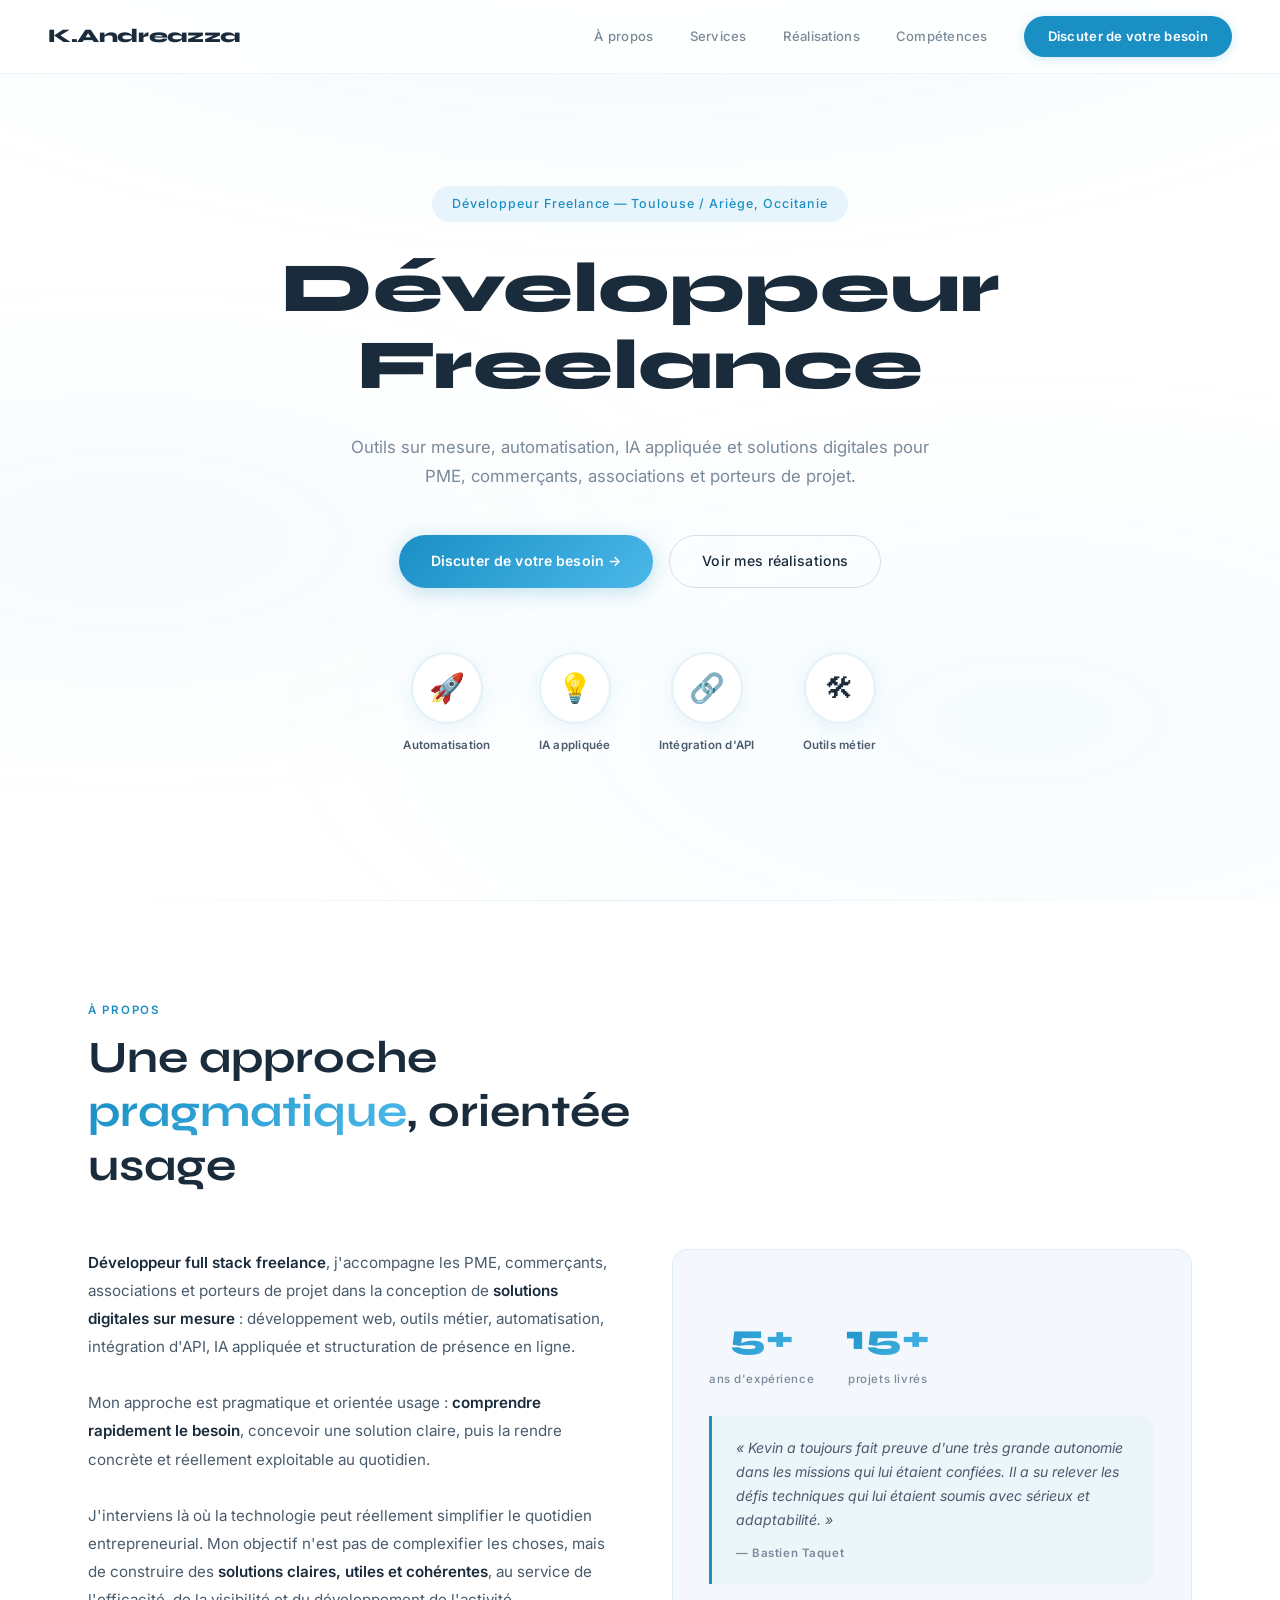
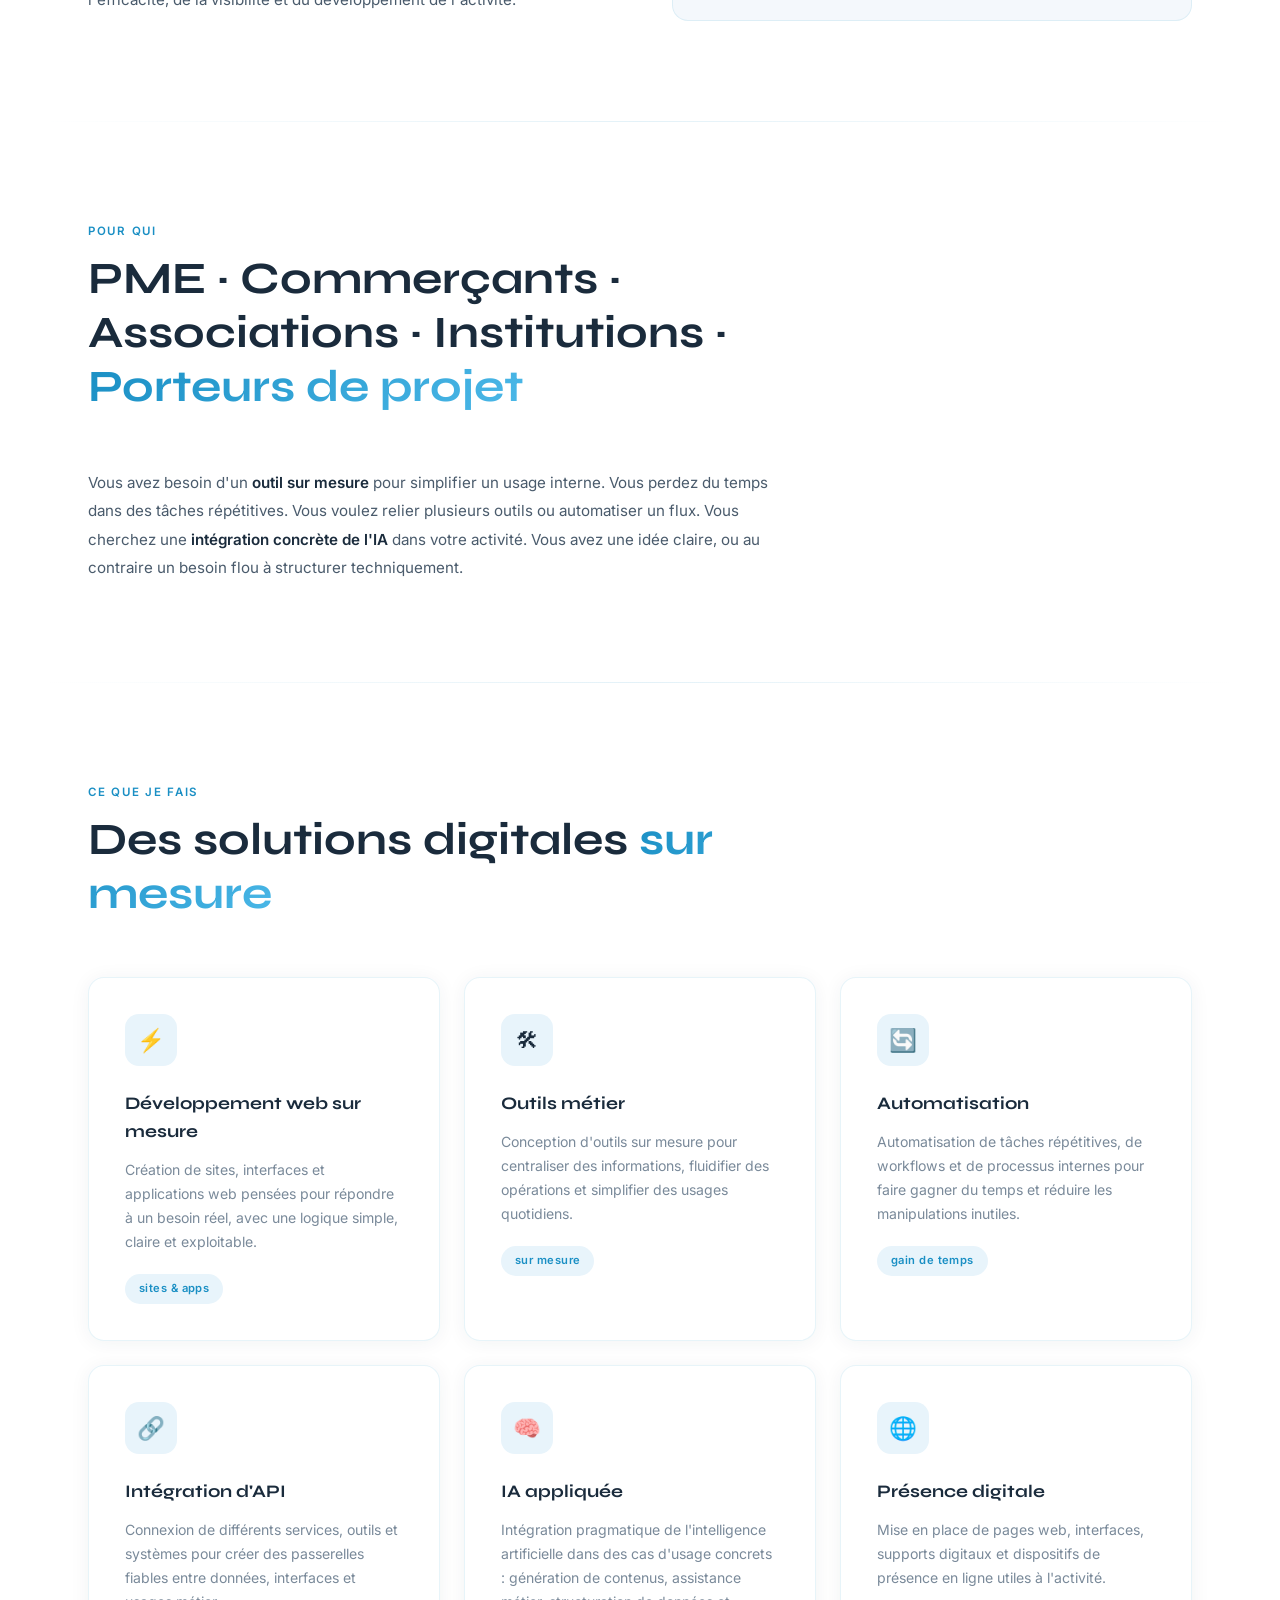
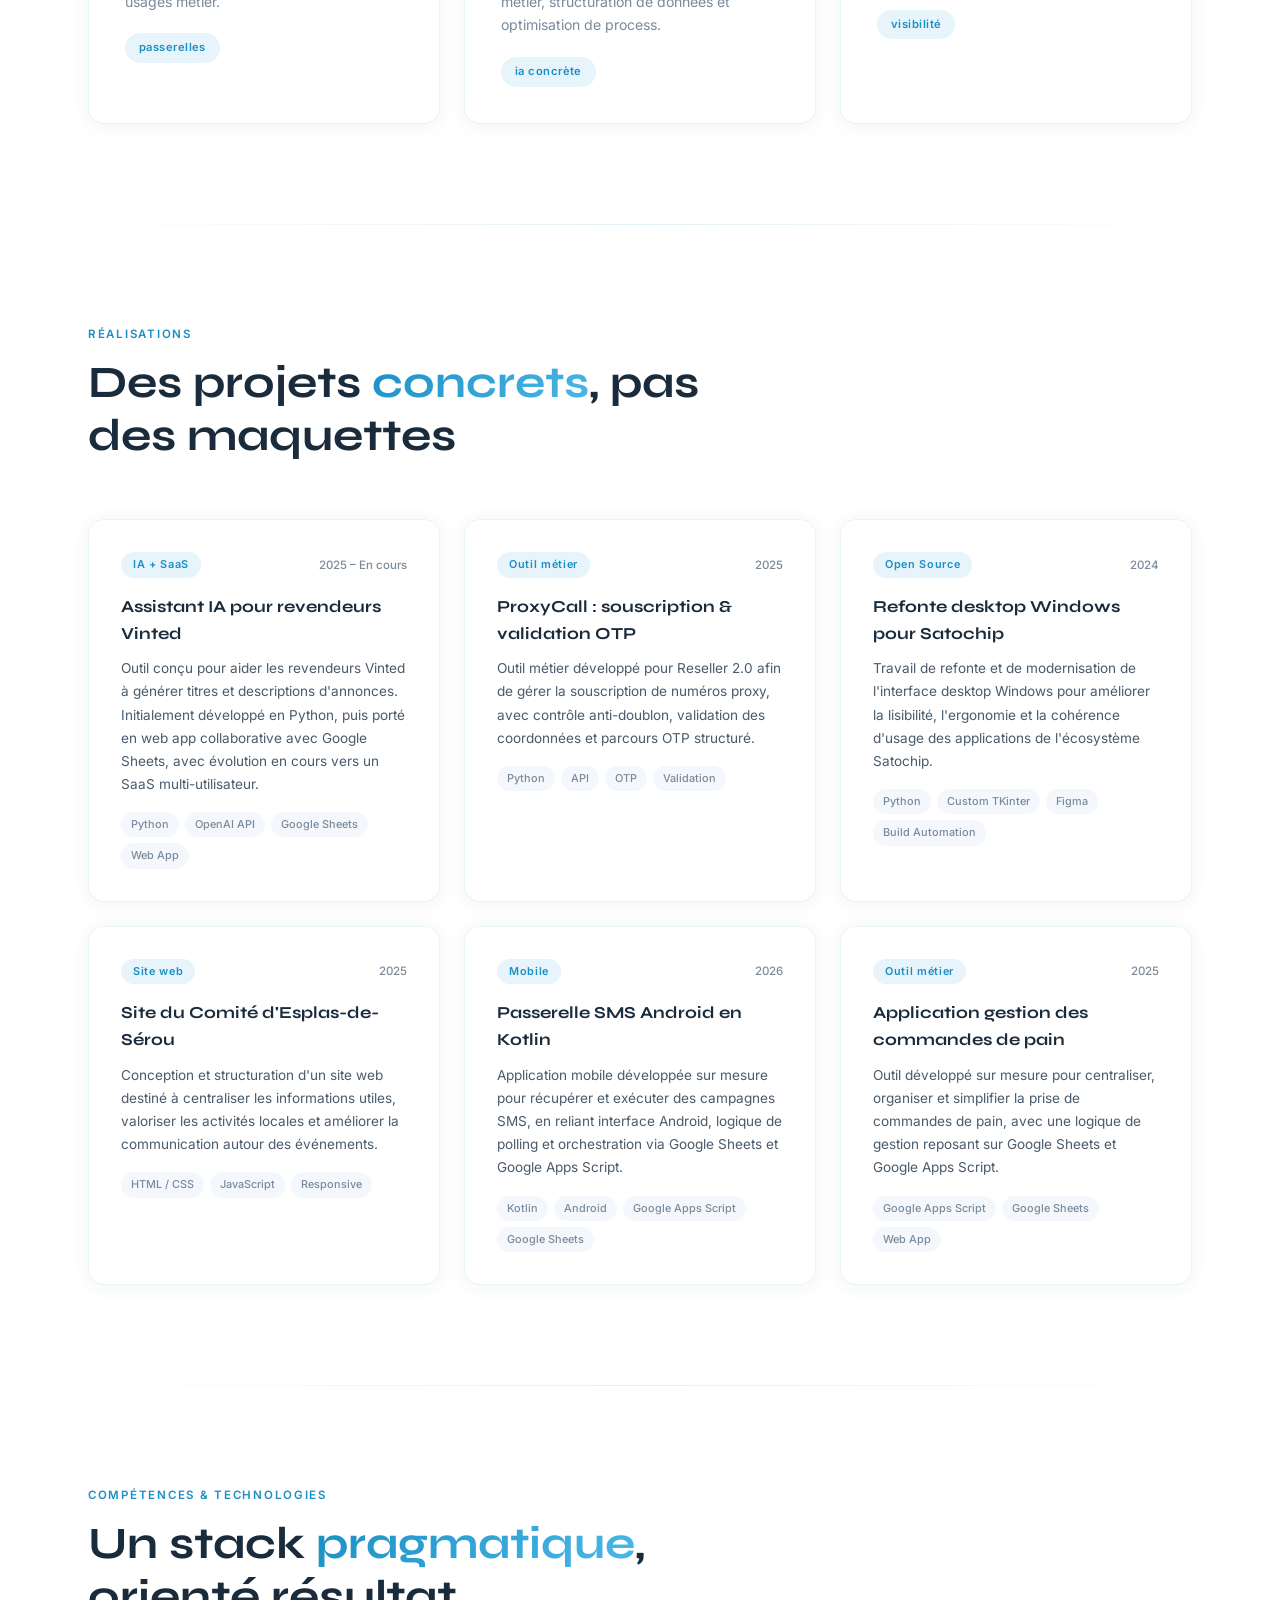
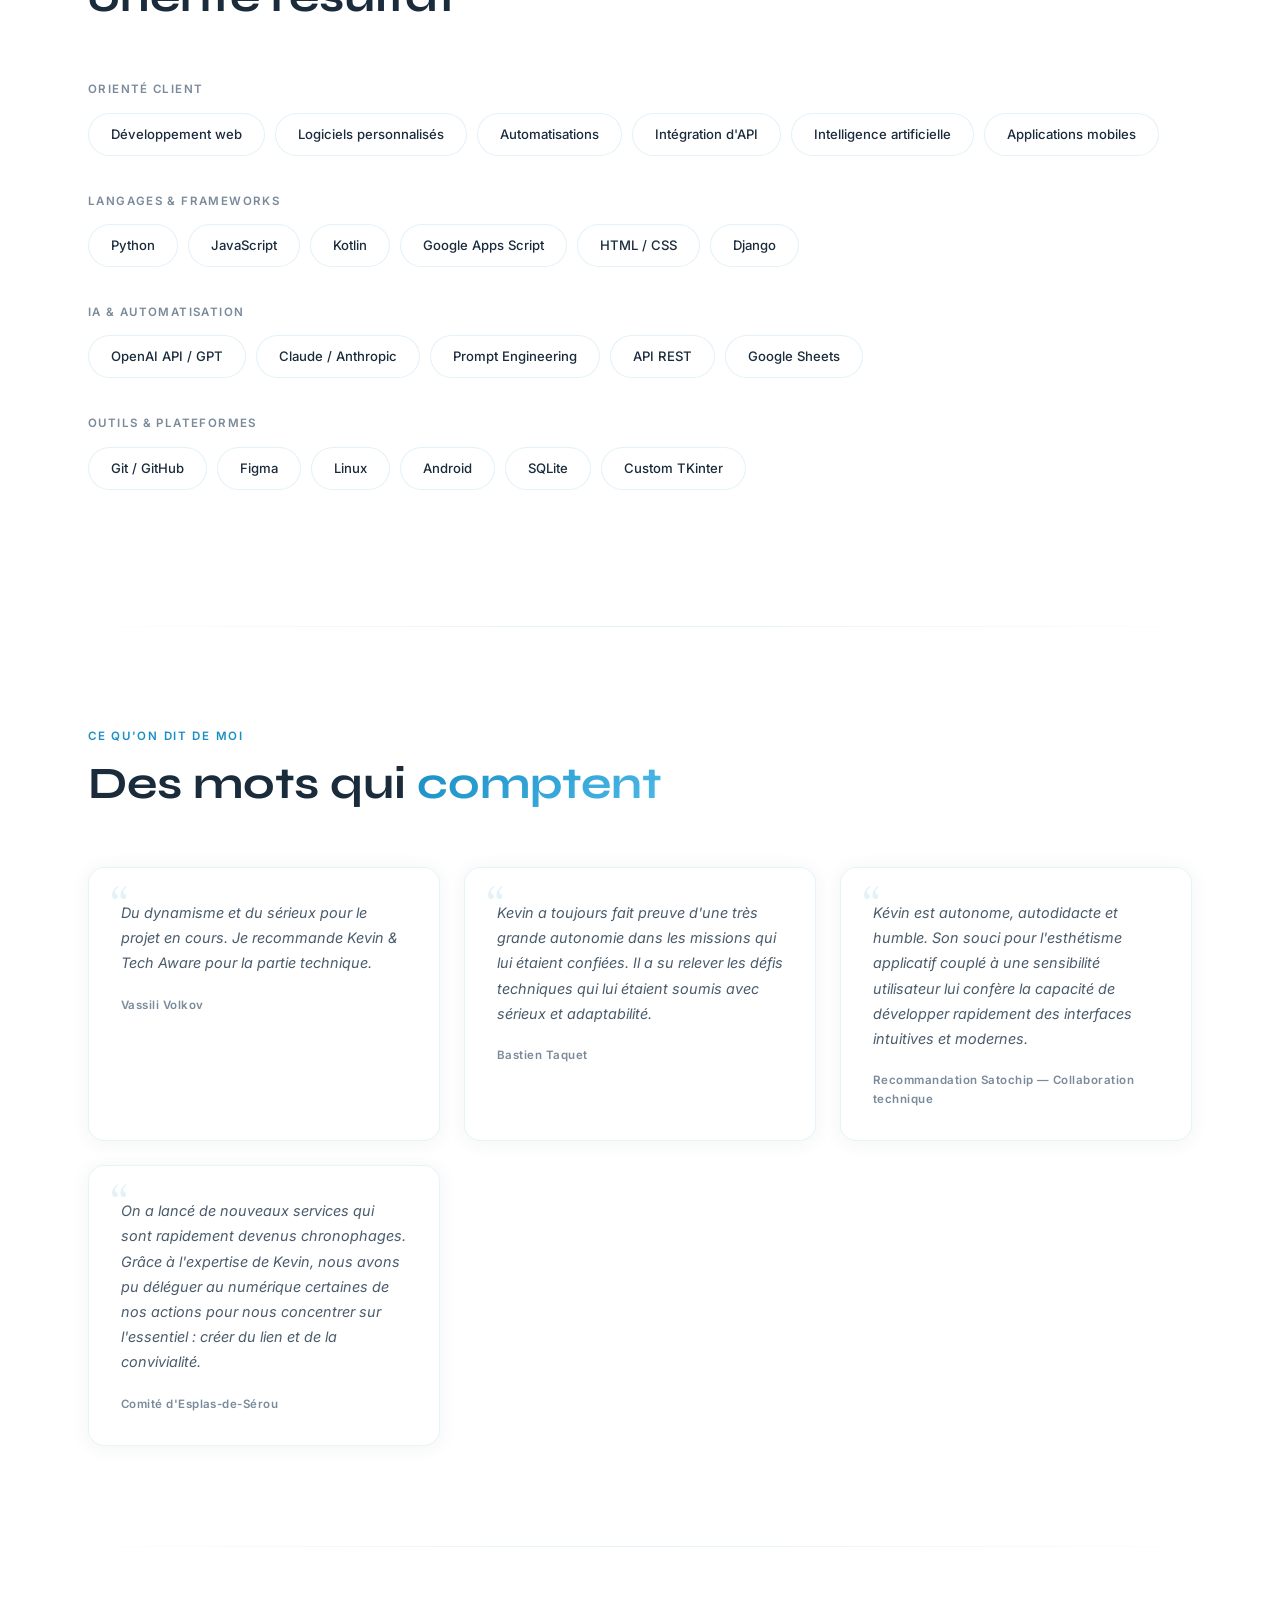
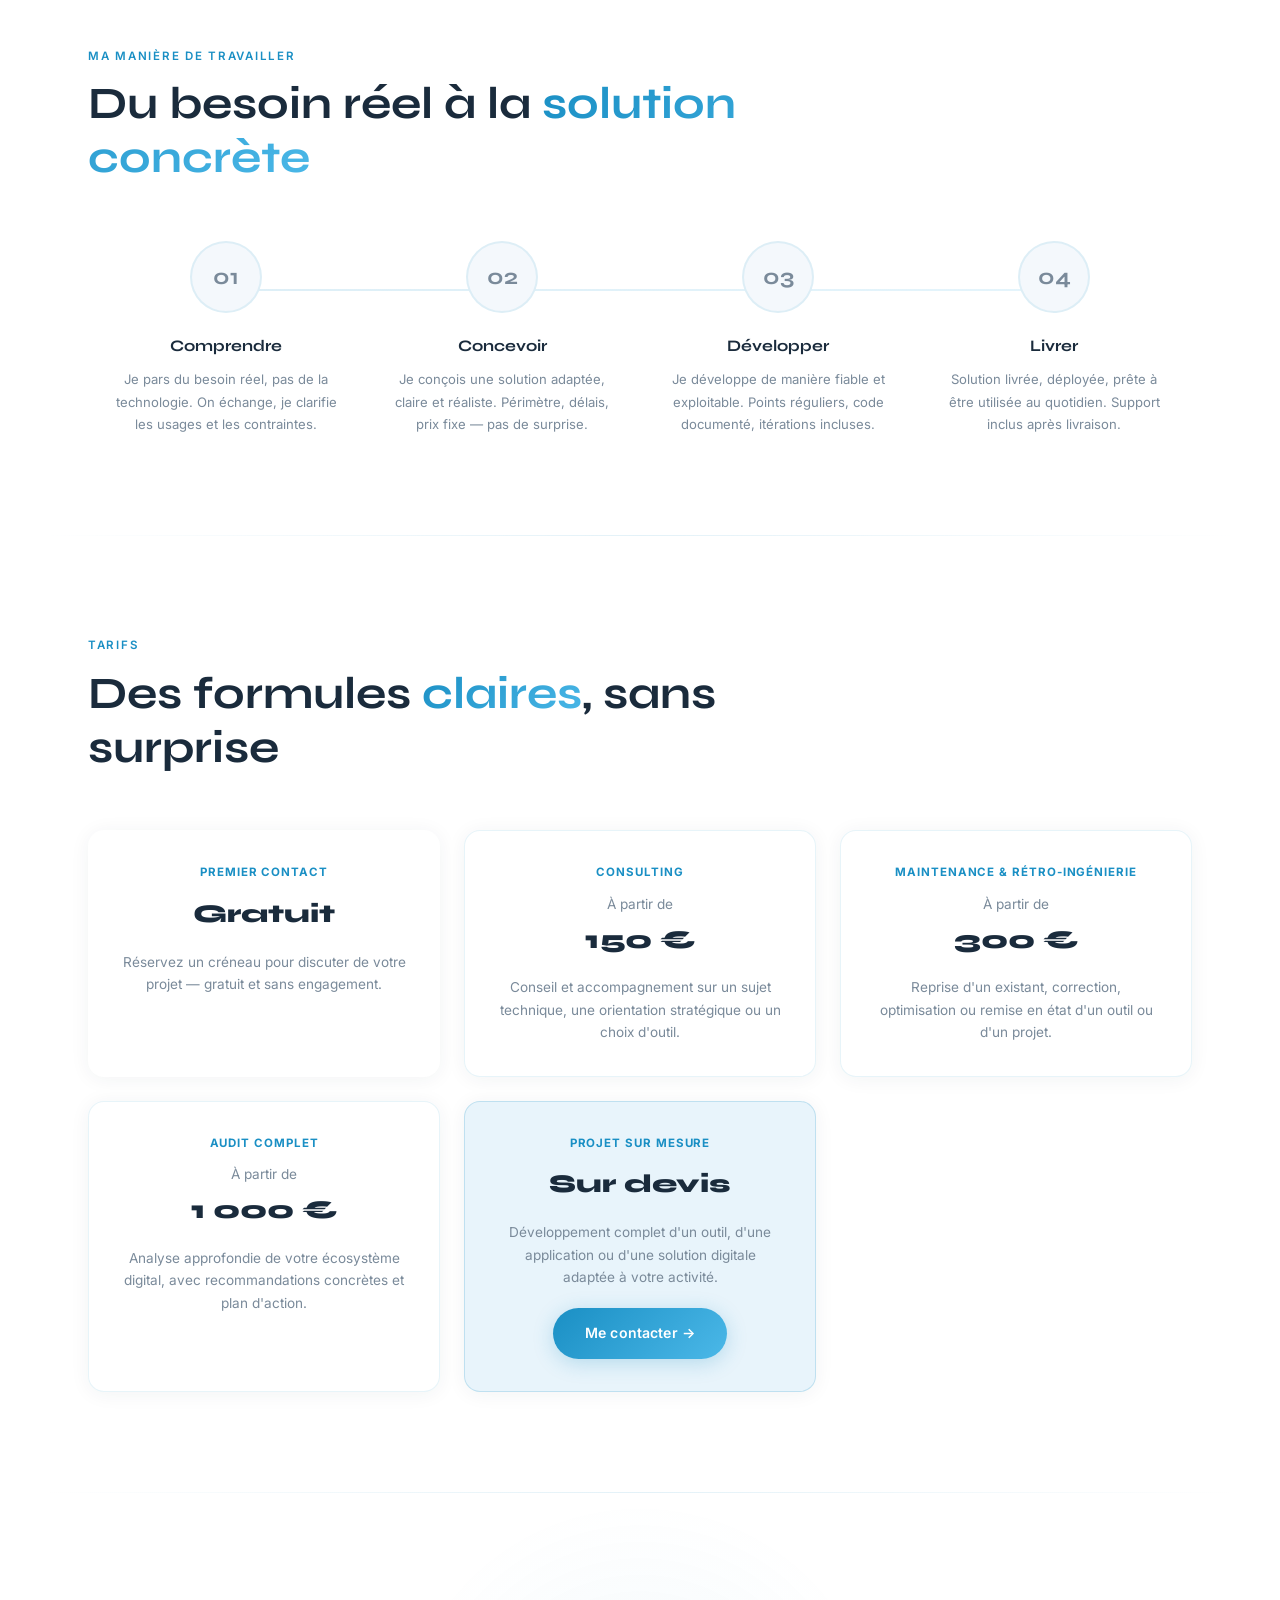
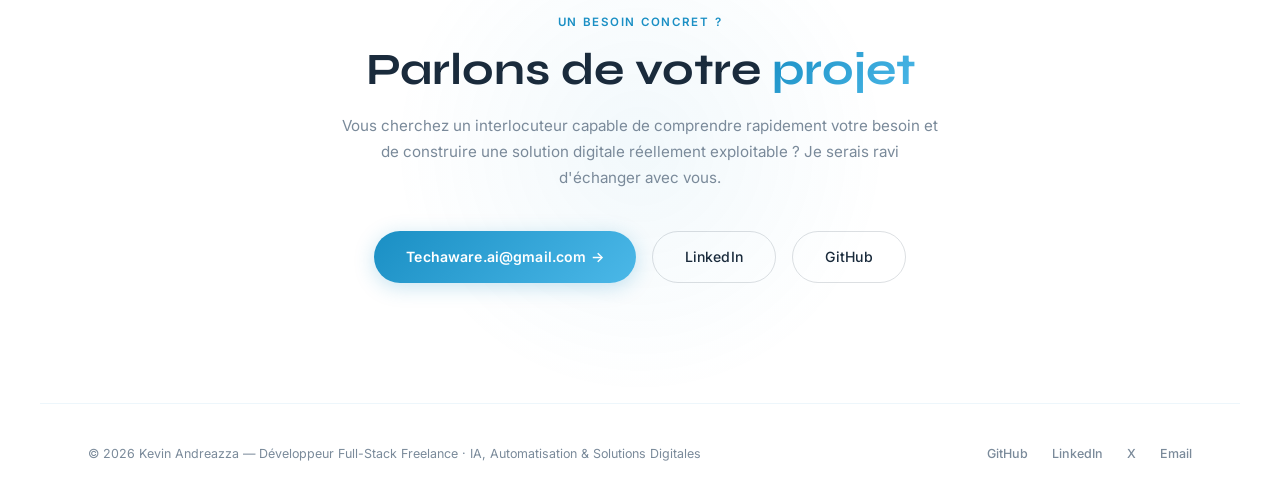
==== docs/index.html @ 42f79015 "Add Calendly link to "Premier contact" pricing card Make the free consultation card clickable, linki" ====
<!DOCTYPE html>
<html lang="fr">
<head>
  <meta charset="UTF-8">
  <meta name="viewport" content="width=device-width, initial-scale=1.0">
  <title>Kevin Andreazza — Développeur Full-Stack Freelance · IA, Automatisation & Solutions Digitales</title>
  <link rel="stylesheet" href="css/style.css">
</head>
<body>

<div class="bg-gradient"></div>

<nav>
  <div class="logo">K.Andreazza</div>
  <div class="nav-links">
    <a href="#about">À propos</a>
    <a href="#services">Services</a>
    <a href="#projects">Réalisations</a>
    <a href="#stack">Compétences</a>
    <a href="#contact" class="nav-cta">Discuter de votre besoin</a>
  </div>
</nav>

<!-- HERO -->
<section class="hero">
  <div class="hero-label">Développeur Freelance — Toulouse / Ariège, Occitanie</div>
  <h1>Développeur<br>Freelance</h1>
  <p class="hero-sub">Outils sur mesure, automatisation, IA appliquée et solutions digitales pour PME, commerçants, associations et porteurs de projet.</p>
  <div class="hero-actions">
    <a href="#contact" class="btn-primary">Discuter de votre besoin →</a>
    <a href="#projects" class="btn-secondary">Voir mes réalisations</a>
  </div>
  <div class="hero-icons">
    <div class="hero-icon-item">
      <div class="hero-icon-circle">🚀</div>
      <span class="hero-icon-label">Automatisation</span>
    </div>
    <div class="hero-icon-item">
      <div class="hero-icon-circle">💡</div>
      <span class="hero-icon-label">IA appliquée</span>
    </div>
    <div class="hero-icon-item">
      <div class="hero-icon-circle">🔗</div>
      <span class="hero-icon-label">Intégration d'API</span>
    </div>
    <div class="hero-icon-item">
      <div class="hero-icon-circle">🛠</div>
      <span class="hero-icon-label">Outils métier</span>
    </div>
  </div>
</section>

<div class="section-divider"></div>

<!-- ABOUT -->
<section id="about">
  <div class="section-label reveal">À propos</div>
  <h2 class="section-title reveal-3d">Une approche <em>pragmatique</em>, orientée usage</h2>
  <div class="about-grid">
    <div class="about-text reveal">
      <p><strong>Développeur full stack freelance</strong>, j'accompagne les PME, commerçants, associations et porteurs de projet dans la conception de <strong>solutions digitales sur mesure</strong> : développement web, outils métier, automatisation, intégration d'API, IA appliquée et structuration de présence en ligne.</p>
      <br>
      <p>Mon approche est pragmatique et orientée usage : <strong>comprendre rapidement le besoin</strong>, concevoir une solution claire, puis la rendre concrète et réellement exploitable au quotidien.</p>
      <br>
      <p>J'interviens là où la technologie peut réellement simplifier le quotidien entrepreneurial. Mon objectif n'est pas de complexifier les choses, mais de construire des <strong>solutions claires, utiles et cohérentes</strong>, au service de l'efficacité, de la visibilité et du développement de l'activité.</p>
    </div>
    <div class="about-highlight reveal-3d">
      <div class="about-stat">
        <div class="stat">
          <div class="stat-value">5+</div>
          <div class="stat-label">ans d'expérience</div>
        </div>
        <div class="stat">
          <div class="stat-value">15+</div>
          <div class="stat-label">projets livrés</div>
        </div>
      </div>
      <div class="about-quote reveal">
        « Kevin a toujours fait preuve d'une très grande autonomie dans les missions qui lui étaient confiées. Il a su relever les défis techniques qui lui étaient soumis avec sérieux et adaptabilité. »
        <cite>— Bastien Taquet</cite>
      </div>
    </div>
  </div>
</section>

<div class="section-divider"></div>

<!-- CIBLES -->
<section id="cibles">
  <div class="section-label reveal">Pour qui</div>
  <h2 class="section-title reveal-3d">PME · Commerçants · Associations · Institutions · <em>Porteurs de projet</em></h2>
  <div class="about-text reveal" style="max-width:700px">
    <p>Vous avez besoin d'un <strong>outil sur mesure</strong> pour simplifier un usage interne. Vous perdez du temps dans des tâches répétitives. Vous voulez relier plusieurs outils ou automatiser un flux. Vous cherchez une <strong>intégration concrète de l'IA</strong> dans votre activité. Vous avez une idée claire, ou au contraire un besoin flou à structurer techniquement.</p>
  </div>
</section>

<div class="section-divider"></div>

<!-- SERVICES -->
<section id="services">
  <div class="section-label reveal">Ce que je fais</div>
  <h2 class="section-title reveal-3d">Des solutions digitales <em>sur mesure</em></h2>
  <div class="services-grid">
    <div class="service-card reveal-3d">
      <div class="service-icon">⚡</div>
      <h3>Développement web sur mesure</h3>
      <p>Création de sites, interfaces et applications web pensées pour répondre à un besoin réel, avec une logique simple, claire et exploitable.</p>
      <span class="service-tag">sites &amp; apps</span>
    </div>
    <div class="service-card reveal-3d">
      <div class="service-icon">🛠</div>
      <h3>Outils métier</h3>
      <p>Conception d'outils sur mesure pour centraliser des informations, fluidifier des opérations et simplifier des usages quotidiens.</p>
      <span class="service-tag">sur mesure</span>
    </div>
    <div class="service-card reveal-3d">
      <div class="service-icon">🔄</div>
      <h3>Automatisation</h3>
      <p>Automatisation de tâches répétitives, de workflows et de processus internes pour faire gagner du temps et réduire les manipulations inutiles.</p>
      <span class="service-tag">gain de temps</span>
    </div>
    <div class="service-card reveal-3d">
      <div class="service-icon">🔗</div>
      <h3>Intégration d'API</h3>
      <p>Connexion de différents services, outils et systèmes pour créer des passerelles fiables entre données, interfaces et usages métier.</p>
      <span class="service-tag">passerelles</span>
    </div>
    <div class="service-card reveal-3d">
      <div class="service-icon">🧠</div>
      <h3>IA appliquée</h3>
      <p>Intégration pragmatique de l'intelligence artificielle dans des cas d'usage concrets : génération de contenus, assistance métier, structuration de données et optimisation de process.</p>
      <span class="service-tag">ia concrète</span>
    </div>
    <div class="service-card reveal-3d">
      <div class="service-icon">🌐</div>
      <h3>Présence digitale</h3>
      <p>Mise en place de pages web, interfaces, supports digitaux et dispositifs de présence en ligne utiles à l'activité.</p>
      <span class="service-tag">visibilité</span>
    </div>
  </div>
</section>

<div class="section-divider"></div>

<!-- PROJECTS -->
<section id="projects">
  <div class="section-label reveal">Réalisations</div>
  <h2 class="section-title reveal-3d">Des projets <em>concrets</em>, pas des maquettes</h2>
  <div class="projects-grid">
    <div class="project-card reveal-3d">
      <div class="project-meta">
        <span class="project-type">IA + SaaS</span>
        <span class="project-year">2025 – En cours</span>
      </div>
      <h3>Assistant IA pour revendeurs Vinted</h3>
      <p>Outil conçu pour aider les revendeurs Vinted à générer titres et descriptions d'annonces. Initialement développé en Python, puis porté en web app collaborative avec Google Sheets, avec évolution en cours vers un SaaS multi-utilisateur.</p>
      <div class="project-stack">
        <span>Python</span><span>OpenAI API</span><span>Google Sheets</span><span>Web App</span>
      </div>
    </div>
    <div class="project-card reveal-3d">
      <div class="project-meta">
        <span class="project-type">Outil métier</span>
        <span class="project-year">2025</span>
      </div>
      <h3>ProxyCall : souscription &amp; validation OTP</h3>
      <p>Outil métier développé pour Reseller 2.0 afin de gérer la souscription de numéros proxy, avec contrôle anti-doublon, validation des coordonnées et parcours OTP structuré.</p>
      <div class="project-stack">
        <span>Python</span><span>API</span><span>OTP</span><span>Validation</span>
      </div>
    </div>
    <div class="project-card reveal-3d">
      <div class="project-meta">
        <span class="project-type">Open Source</span>
        <span class="project-year">2024</span>
      </div>
      <h3>Refonte desktop Windows pour Satochip</h3>
      <p>Travail de refonte et de modernisation de l'interface desktop Windows pour améliorer la lisibilité, l'ergonomie et la cohérence d'usage des applications de l'écosystème Satochip.</p>
      <div class="project-stack">
        <span>Python</span><span>Custom TKinter</span><span>Figma</span><span>Build Automation</span>
      </div>
    </div>
    <div class="project-card reveal-3d">
      <div class="project-meta">
        <span class="project-type">Site web</span>
        <span class="project-year">2025</span>
      </div>
      <h3>Site du Comité d'Esplas-de-Sérou</h3>
      <p>Conception et structuration d'un site web destiné à centraliser les informations utiles, valoriser les activités locales et améliorer la communication autour des événements.</p>
      <div class="project-stack">
        <span>HTML / CSS</span><span>JavaScript</span><span>Responsive</span>
      </div>
    </div>
    <div class="project-card reveal-3d">
      <div class="project-meta">
        <span class="project-type">Mobile</span>
        <span class="project-year">2026</span>
      </div>
      <h3>Passerelle SMS Android en Kotlin</h3>
      <p>Application mobile développée sur mesure pour récupérer et exécuter des campagnes SMS, en reliant interface Android, logique de polling et orchestration via Google Sheets et Google Apps Script.</p>
      <div class="project-stack">
        <span>Kotlin</span><span>Android</span><span>Google Apps Script</span><span>Google Sheets</span>
      </div>
    </div>
    <div class="project-card reveal-3d">
      <div class="project-meta">
        <span class="project-type">Outil métier</span>
        <span class="project-year">2025</span>
      </div>
      <h3>Application gestion des commandes de pain</h3>
      <p>Outil développé sur mesure pour centraliser, organiser et simplifier la prise de commandes de pain, avec une logique de gestion reposant sur Google Sheets et Google Apps Script.</p>
      <div class="project-stack">
        <span>Google Apps Script</span><span>Google Sheets</span><span>Web App</span>
      </div>
    </div>
  </div>
</section>

<div class="section-divider"></div>

<!-- STACK -->
<section id="stack">
  <div class="section-label reveal">Compétences &amp; Technologies</div>
  <h2 class="section-title reveal-3d">Un stack <em>pragmatique</em>, orienté résultat</h2>
  <div class="stack-category reveal">
    <div class="stack-category-label">Orienté client</div>
    <div class="stack-row">
      <span class="stack-pill">Développement web</span>
      <span class="stack-pill">Logiciels personnalisés</span>
      <span class="stack-pill">Automatisations</span>
      <span class="stack-pill">Intégration d'API</span>
      <span class="stack-pill">Intelligence artificielle</span>
      <span class="stack-pill">Applications mobiles</span>
    </div>
  </div>
  <div class="stack-category reveal">
    <div class="stack-category-label">Langages &amp; Frameworks</div>
    <div class="stack-row">
      <span class="stack-pill">Python</span>
      <span class="stack-pill">JavaScript</span>
      <span class="stack-pill">Kotlin</span>
      <span class="stack-pill">Google Apps Script</span>
      <span class="stack-pill">HTML / CSS</span>
      <span class="stack-pill">Django</span>
    </div>
  </div>
  <div class="stack-category reveal">
    <div class="stack-category-label">IA &amp; Automatisation</div>
    <div class="stack-row">
      <span class="stack-pill">OpenAI API / GPT</span>
      <span class="stack-pill">Claude / Anthropic</span>
      <span class="stack-pill">Prompt Engineering</span>
      <span class="stack-pill">API REST</span>
      <span class="stack-pill">Google Sheets</span>
    </div>
  </div>
  <div class="stack-category reveal">
    <div class="stack-category-label">Outils &amp; Plateformes</div>
    <div class="stack-row">
      <span class="stack-pill">Git / GitHub</span>
      <span class="stack-pill">Figma</span>
      <span class="stack-pill">Linux</span>
      <span class="stack-pill">Android</span>
      <span class="stack-pill">SQLite</span>
      <span class="stack-pill">Custom TKinter</span>
    </div>
  </div>
</section>

<div class="section-divider"></div>

<!-- TESTIMONIALS -->
<section id="testimonials">
  <div class="section-label reveal">Ce qu'on dit de moi</div>
  <h2 class="section-title reveal-3d">Des mots qui <em>comptent</em></h2>
  <div class="testimonials-grid">
    <div class="testimonial reveal-3d">
      <p>Du dynamisme et du sérieux pour le projet en cours. Je recommande Kevin &amp; Tech Aware pour la partie technique.</p>
      <div class="testimonial-author">Vassili Volkov</div>
    </div>
    <div class="testimonial reveal-3d">
      <p>Kevin a toujours fait preuve d'une très grande autonomie dans les missions qui lui étaient confiées. Il a su relever les défis techniques qui lui étaient soumis avec sérieux et adaptabilité.</p>
      <div class="testimonial-author">Bastien Taquet</div>
    </div>
    <div class="testimonial reveal-3d">
      <p>Kévin est autonome, autodidacte et humble. Son souci pour l'esthétisme applicatif couplé à une sensibilité utilisateur lui confère la capacité de développer rapidement des interfaces intuitives et modernes.</p>
      <div class="testimonial-author">Recommandation Satochip — Collaboration technique</div>
    </div>
    <div class="testimonial reveal-3d">
      <p>On a lancé de nouveaux services qui sont rapidement devenus chronophages. Grâce à l'expertise de Kevin, nous avons pu déléguer au numérique certaines de nos actions pour nous concentrer sur l'essentiel : créer du lien et de la convivialité.</p>
      <div class="testimonial-author">Comité d'Esplas-de-Sérou</div>
    </div>
  </div>
</section>

<div class="section-divider"></div>

<!-- PROCESS -->
<section id="process">
  <div class="section-label reveal">Ma manière de travailler</div>
  <h2 class="section-title reveal-3d">Du besoin réel à la <em>solution concrète</em></h2>
  <div class="process-steps">
    <div class="step reveal-3d">
      <div class="step-num-wrap"><div class="step-num">01</div></div>
      <h4>Comprendre</h4>
      <p>Je pars du besoin réel, pas de la technologie. On échange, je clarifie les usages et les contraintes.</p>
    </div>
    <div class="step reveal-3d">
      <div class="step-num-wrap"><div class="step-num">02</div></div>
      <h4>Concevoir</h4>
      <p>Je conçois une solution adaptée, claire et réaliste. Périmètre, délais, prix fixe — pas de surprise.</p>
    </div>
    <div class="step reveal-3d">
      <div class="step-num-wrap"><div class="step-num">03</div></div>
      <h4>Développer</h4>
      <p>Je développe de manière fiable et exploitable. Points réguliers, code documenté, itérations incluses.</p>
    </div>
    <div class="step reveal-3d">
      <div class="step-num-wrap"><div class="step-num">04</div></div>
      <h4>Livrer</h4>
      <p>Solution livrée, déployée, prête à être utilisée au quotidien. Support inclus après livraison.</p>
    </div>
  </div>
</section>

<div class="section-divider"></div>

<!-- PRICING -->
<section id="pricing">
  <div class="section-label reveal">Tarifs</div>
  <h2 class="section-title reveal-3d">Des formules <em>claires</em>, sans surprise</h2>
  <div class="pricing-grid">
    <a href="https://calendly.com/kevinandreazza/premier-contact" target="_blank" rel="noopener" class="pricing-card pricing-card-link reveal-3d">
      <div class="pricing-label">Premier contact</div>
      <div class="pricing-price">Gratuit</div>
      <p>Réservez un créneau pour discuter de votre projet — gratuit et sans engagement.</p>
    </a>
    <div class="pricing-card reveal-3d">
      <div class="pricing-label">Consulting</div>
      <div class="pricing-prefix">À partir de</div>
      <div class="pricing-price">150 €</div>
      <p>Conseil et accompagnement sur un sujet technique, une orientation stratégique ou un choix d'outil.</p>
    </div>
    <div class="pricing-card reveal-3d">
      <div class="pricing-label">Maintenance &amp; Rétro-ingénierie</div>
      <div class="pricing-prefix">À partir de</div>
      <div class="pricing-price">300 €</div>
      <p>Reprise d'un existant, correction, optimisation ou remise en état d'un outil ou d'un projet.</p>
    </div>
    <div class="pricing-card reveal-3d">
      <div class="pricing-label">Audit complet</div>
      <div class="pricing-prefix">À partir de</div>
      <div class="pricing-price">1 000 €</div>
      <p>Analyse approfondie de votre écosystème digital, avec recommandations concrètes et plan d'action.</p>
    </div>
    <div class="pricing-card pricing-card-accent reveal-3d">
      <div class="pricing-label">Projet sur mesure</div>
      <div class="pricing-price">Sur devis</div>
      <p>Développement complet d'un outil, d'une application ou d'une solution digitale adaptée à votre activité.</p>
      <a href="#contact" class="btn-primary" style="margin-top:20px">Me contacter →</a>
    </div>
  </div>
</section>

<div class="section-divider"></div>

<!-- CTA -->
<section class="cta-section" id="contact">
  <div class="cta-glow"></div>
  <div class="section-label reveal">Un besoin concret ?</div>
  <h2 class="section-title reveal-3d">Parlons de votre <em>projet</em></h2>
  <p class="cta-sub reveal">Vous cherchez un interlocuteur capable de comprendre rapidement votre besoin et de construire une solution digitale réellement exploitable ? Je serais ravi d'échanger avec vous.</p>
  <div class="cta-buttons reveal">
    <a href="mailto:Techaware.ai@gmail.com" class="btn-primary">Techaware.ai@gmail.com →</a>
    <a href="https://www.linkedin.com/in/kevin-andreazza/" target="_blank" class="btn-secondary">LinkedIn</a>
    <a href="https://github.com/Tech-Aware" target="_blank" class="btn-secondary">GitHub</a>

  </div>
</section>

<footer>
  <div>© 2026 Kevin Andreazza — Développeur Full-Stack Freelance · IA, Automatisation &amp; Solutions Digitales</div>
  <div class="footer-links">
    <a href="https://github.com/Tech-Aware" target="_blank">GitHub</a>
    <a href="https://www.linkedin.com/in/kevin-andreazza/" target="_blank">LinkedIn</a>
    <a href="https://x.com/tech_aware_" target="_blank">X</a>
    <a href="mailto:Techaware.ai@gmail.com">Email</a>
  </div>
</footer>

<script src="js/script.js"></script>
</body>
</html>
---- docs/css/style.css ----
@import url('https://fonts.googleapis.com/css2?family=Inter:wght@300;400;500;600;700&family=Instrument+Serif:ital@0;1&family=Syne:wght@400;600;700;800&display=swap');

:root {
  --bg: #ffffff;
  --bg-soft: #f4f8fc;
  --fg: #1a2b3c;
  --fg-light: #4a5b6c;
  --accent: #1a8fc4;
  --accent-light: #e8f4fb;
  --accent-gradient: linear-gradient(135deg, #1a8fc4, #4bb8e8);
  --muted: #7a8a9a;
  --card: #ffffff;
  --card-border: rgba(26, 143, 196, 0.1);
  --card-shadow: 0 2px 20px rgba(26, 43, 60, 0.06);
  --card-shadow-hover: 0 8px 40px rgba(26, 143, 196, 0.12);
  --radius: 16px;
}

* { margin: 0; padding: 0; box-sizing: border-box; }
html { scroll-behavior: smooth; }

body {
  background: var(--bg);
  color: var(--fg);
  font-family: 'Inter', sans-serif;
  overflow-x: hidden;
  font-weight: 400;
  line-height: 1.6;
}

::-webkit-scrollbar { width: 6px; }
::-webkit-scrollbar-track { background: var(--bg-soft); }
::-webkit-scrollbar-thumb { background: var(--accent); border-radius: 3px; }

/* ── BACKGROUND DECORATION ── */
.bg-gradient {
  position: fixed;
  inset: 0;
  background:
    radial-gradient(ellipse 80% 50% at 50% -20%, rgba(26,143,196,0.08), transparent),
    radial-gradient(ellipse 60% 40% at 80% 80%, rgba(75,184,232,0.05), transparent),
    radial-gradient(ellipse 50% 30% at 10% 60%, rgba(26,143,196,0.04), transparent);
  pointer-events: none;
  z-index: 0;
}

/* ── NAV ── */
nav {
  position: fixed;
  top: 0; left: 0; right: 0;
  z-index: 100;
  display: flex;
  justify-content: space-between;
  align-items: center;
  padding: 16px 48px;
  backdrop-filter: blur(20px) saturate(1.2);
  -webkit-backdrop-filter: blur(20px) saturate(1.2);
  background: rgba(255,255,255,0.85);
  border-bottom: 1px solid rgba(26,143,196,0.08);
  transition: box-shadow 0.3s;
}

nav.scrolled {
  box-shadow: 0 2px 24px rgba(26, 43, 60, 0.06);
}

.logo {
  font-family: 'Syne', sans-serif;
  font-weight: 800;
  font-size: 1.2rem;
  letter-spacing: -0.02em;
  color: var(--fg);
}

.nav-links {
  display: flex;
  gap: 36px;
  align-items: center;
}

.nav-links a {
  color: var(--muted);
  text-decoration: none;
  font-size: 0.82rem;
  font-weight: 500;
  letter-spacing: 0.02em;
  transition: color 0.3s;
}

.nav-links a:hover {
  color: var(--accent);
}

.nav-cta {
  background: var(--accent) !important;
  color: #ffffff !important;
  padding: 10px 24px !important;
  border-radius: 100px;
  font-weight: 600 !important;
  transition: all 0.3s ease !important;
  box-shadow: 0 2px 12px rgba(26,143,196,0.2);
}

.nav-cta:hover {
  box-shadow: 0 4px 20px rgba(26,143,196,0.35) !important;
  transform: translateY(-1px);
}

/* ── HERO ── */
.hero {
  min-height: 100vh;
  display: flex;
  flex-direction: column;
  justify-content: center;
  align-items: center;
  text-align: center;
  padding: 160px 48px 120px;
  position: relative;
  z-index: 1;
}

.hero-label {
  font-size: 0.78rem;
  font-weight: 500;
  letter-spacing: 0.08em;
  color: var(--accent);
  margin-bottom: 28px;
  opacity: 0;
  animation: fadeUp 0.8s 0.3s forwards;
  background: var(--accent-light);
  padding: 8px 20px;
  border-radius: 100px;
  display: inline-block;
}

.hero h1 {
  font-family: 'Syne', sans-serif;
  font-size: clamp(2.5rem, 5.5vw, 4.5rem);
  line-height: 1.1;
  font-weight: 800;
  max-width: 800px;
  color: var(--fg);
  opacity: 0;
  animation: fadeUp 0.8s 0.5s forwards;
}

.hero h1 em {
  font-style: normal;
  background: var(--accent-gradient);
  -webkit-background-clip: text;
  -webkit-text-fill-color: transparent;
  background-clip: text;
}

.hero-sub {
  margin-top: 28px;
  font-size: 1.05rem;
  color: var(--muted);
  max-width: 580px;
  line-height: 1.75;
  font-weight: 400;
  opacity: 0;
  animation: fadeUp 0.8s 0.7s forwards;
}

.hero-actions {
  margin-top: 44px;
  display: flex;
  gap: 16px;
  flex-wrap: wrap;
  justify-content: center;
  opacity: 0;
  animation: fadeUp 0.8s 0.9s forwards;
}

/* ── HERO ICONS ── */
.hero-icons {
  display: flex;
  gap: 48px;
  margin-top: 64px;
  opacity: 0;
  animation: fadeUp 0.8s 1.1s forwards;
}

.hero-icon-item {
  display: flex;
  flex-direction: column;
  align-items: center;
  gap: 12px;
}

.hero-icon-circle {
  width: 72px;
  height: 72px;
  border-radius: 50%;
  background: #ffffff;
  border: 2px solid rgba(26,143,196,0.12);
  display: flex;
  align-items: center;
  justify-content: center;
  font-size: 1.8rem;
  box-shadow: 0 4px 20px rgba(26,143,196,0.08);
  transition: all 0.4s ease;
}

.hero-icon-circle:hover {
  transform: translateY(-4px);
  box-shadow: 0 8px 30px rgba(26,143,196,0.15);
  border-color: var(--accent);
}

.hero-icon-label {
  font-size: 0.72rem;
  font-weight: 600;
  color: var(--fg-light);
  letter-spacing: 0.02em;
}

/* ── BUTTONS ── */
.btn-primary {
  display: inline-flex;
  align-items: center;
  gap: 8px;
  background: var(--accent-gradient);
  color: #ffffff;
  padding: 14px 32px;
  border-radius: 100px;
  text-decoration: none;
  font-family: 'Inter', sans-serif;
  font-size: 0.88rem;
  font-weight: 600;
  letter-spacing: 0.01em;
  border: none;
  cursor: pointer;
  transition: all 0.3s ease;
  box-shadow: 0 4px 20px rgba(26,143,196,0.25);
}

.btn-primary:hover {
  box-shadow: 0 6px 30px rgba(26,143,196,0.35);
  transform: translateY(-2px);
}

.btn-secondary {
  display: inline-flex;
  align-items: center;
  gap: 8px;
  background: transparent;
  color: var(--fg);
  padding: 14px 32px;
  border-radius: 100px;
  text-decoration: none;
  font-family: 'Inter', sans-serif;
  font-size: 0.88rem;
  font-weight: 500;
  letter-spacing: 0.01em;
  border: 1.5px solid rgba(26,43,60,0.15);
  transition: all 0.3s ease;
  cursor: pointer;
}

.btn-secondary:hover {
  border-color: var(--accent);
  color: var(--accent);
  background: var(--accent-light);
}

/* ── SECTIONS ── */
section {
  padding: 100px 48px;
  position: relative;
  z-index: 1;
  max-width: 1200px;
  margin: 0 auto;
}

.section-divider {
  height: 1px;
  background: linear-gradient(90deg, transparent, rgba(26,143,196,0.12), transparent);
  max-width: 1200px;
  margin: 0 auto;
}

.section-label {
  font-size: 0.72rem;
  font-weight: 600;
  text-transform: uppercase;
  letter-spacing: 0.15em;
  color: var(--accent);
  margin-bottom: 12px;
}

.section-title {
  font-family: 'Syne', sans-serif;
  font-size: clamp(1.8rem, 3.5vw, 2.8rem);
  font-weight: 700;
  margin-bottom: 56px;
  max-width: 650px;
  line-height: 1.2;
  color: var(--fg);
}

.section-title em {
  font-style: normal;
  background: var(--accent-gradient);
  -webkit-background-clip: text;
  -webkit-text-fill-color: transparent;
  background-clip: text;
}

/* ── ABOUT ── */
.about-grid {
  display: grid;
  grid-template-columns: 1fr 1fr;
  gap: 64px;
  align-items: start;
}

.about-text {
  font-size: 0.95rem;
  line-height: 1.85;
  color: var(--fg-light);
}

.about-text strong {
  color: var(--fg);
  font-weight: 600;
}

.about-highlight {
  background: var(--bg-soft);
  border: 1px solid var(--card-border);
  border-radius: var(--radius);
  padding: 36px;
}

.about-stat {
  display: flex;
  gap: 32px;
  margin-top: 24px;
  flex-wrap: wrap;
}

.stat {
  text-align: center;
}

.stat-value {
  font-family: 'Syne', sans-serif;
  font-size: 2.2rem;
  font-weight: 800;
  background: var(--accent-gradient);
  -webkit-background-clip: text;
  -webkit-text-fill-color: transparent;
  background-clip: text;
}

.stat-label {
  font-size: 0.72rem;
  color: var(--muted);
  font-weight: 500;
  letter-spacing: 0.05em;
  margin-top: 4px;
}

.about-quote {
  margin-top: 28px;
  padding: 20px 24px;
  border-left: 3px solid var(--accent);
  font-size: 0.88rem;
  color: var(--fg-light);
  line-height: 1.7;
  font-style: italic;
  background: rgba(26,143,196,0.03);
  border-radius: 0 var(--radius) var(--radius) 0;
}

.about-quote cite {
  display: block;
  margin-top: 12px;
  font-style: normal;
  font-size: 0.72rem;
  color: var(--muted);
  font-weight: 600;
  letter-spacing: 0.05em;
}

/* ── SERVICES ── */
.services-grid {
  display: grid;
  grid-template-columns: repeat(auto-fit, minmax(320px, 1fr));
  gap: 24px;
}

.service-card {
  background: var(--card);
  border: 1px solid var(--card-border);
  border-radius: var(--radius);
  padding: 36px;
  position: relative;
  overflow: hidden;
  transition: all 0.4s ease;
  cursor: default;
  box-shadow: var(--card-shadow);
}

.service-card:hover {
  transform: translateY(-4px);
  box-shadow: var(--card-shadow-hover);
  border-color: rgba(26,143,196,0.2);
}

.service-icon {
  width: 52px;
  height: 52px;
  border-radius: 14px;
  background: var(--accent-light);
  display: flex;
  align-items: center;
  justify-content: center;
  font-size: 1.4rem;
  margin-bottom: 24px;
  transition: transform 0.3s;
}

.service-card:hover .service-icon {
  transform: scale(1.08);
}

.service-card h3 {
  font-family: 'Syne', sans-serif;
  font-weight: 700;
  font-size: 1.1rem;
  margin-bottom: 12px;
  color: var(--fg);
}

.service-card p {
  color: var(--muted);
  font-size: 0.88rem;
  line-height: 1.7;
}

.service-tag {
  display: inline-block;
  margin-top: 20px;
  padding: 6px 14px;
  background: var(--accent-light);
  border-radius: 100px;
  font-size: 0.7rem;
  font-weight: 600;
  letter-spacing: 0.04em;
  color: var(--accent);
  transition: all 0.3s;
}

/* ── PROJECTS ── */
.projects-grid {
  display: grid;
  grid-template-columns: repeat(auto-fit, minmax(340px, 1fr));
  gap: 24px;
}

.project-card {
  background: var(--card);
  border: 1px solid var(--card-border);
  border-radius: var(--radius);
  padding: 32px;
  transition: all 0.4s ease;
  position: relative;
  overflow: hidden;
  box-shadow: var(--card-shadow);
}

.project-card:hover {
  transform: translateY(-4px);
  box-shadow: var(--card-shadow-hover);
  border-color: rgba(26,143,196,0.2);
}

.project-meta {
  display: flex;
  justify-content: space-between;
  align-items: center;
  margin-bottom: 16px;
}

.project-type {
  font-size: 0.68rem;
  font-weight: 600;
  letter-spacing: 0.06em;
  color: var(--accent);
  padding: 4px 12px;
  background: var(--accent-light);
  border-radius: 100px;
}

.project-year {
  font-size: 0.72rem;
  color: var(--muted);
  font-weight: 500;
}

.project-card h3 {
  font-family: 'Syne', sans-serif;
  font-weight: 700;
  font-size: 1.05rem;
  margin-bottom: 10px;
  color: var(--fg);
}

.project-card p {
  color: var(--fg-light);
  font-size: 0.85rem;
  line-height: 1.7;
  margin-bottom: 16px;
}

.project-stack {
  display: flex;
  flex-wrap: wrap;
  gap: 6px;
}

.project-stack span {
  padding: 4px 10px;
  background: var(--bg-soft);
  border-radius: 100px;
  font-size: 0.68rem;
  color: var(--muted);
  font-weight: 500;
  transition: all 0.3s;
}

.project-card:hover .project-stack span {
  color: var(--accent);
  background: var(--accent-light);
}

/* ── STACK ── */
.stack-category {
  margin-bottom: 36px;
}

.stack-category-label {
  color: var(--muted);
  font-size: 0.72rem;
  font-weight: 600;
  text-transform: uppercase;
  letter-spacing: 0.12em;
  margin-bottom: 14px;
}

.stack-row {
  display: flex;
  flex-wrap: wrap;
  gap: 10px;
}

.stack-pill {
  padding: 10px 22px;
  border: 1.5px solid rgba(26,143,196,0.12);
  border-radius: 100px;
  font-size: 0.82rem;
  color: var(--fg);
  font-weight: 500;
  background: var(--card);
  transition: all 0.3s ease;
  cursor: default;
}

.stack-pill:hover {
  border-color: var(--accent);
  color: var(--accent);
  background: var(--accent-light);
  transform: translateY(-2px);
  box-shadow: 0 4px 16px rgba(26,143,196,0.1);
}

/* ── TESTIMONIALS ── */
.testimonials-grid {
  display: grid;
  grid-template-columns: repeat(auto-fit, minmax(320px, 1fr));
  gap: 24px;
}

.testimonial {
  background: var(--card);
  border: 1px solid var(--card-border);
  border-radius: var(--radius);
  padding: 32px;
  transition: all 0.4s ease;
  position: relative;
  box-shadow: var(--card-shadow);
}

.testimonial:hover {
  transform: translateY(-4px);
  box-shadow: var(--card-shadow-hover);
}

.testimonial::before {
  content: '\201C';
  position: absolute;
  top: 16px;
  left: 24px;
  font-family: 'Instrument Serif', serif;
  font-size: 3.5rem;
  color: rgba(26,143,196,0.12);
  line-height: 1;
}

.testimonial p {
  font-size: 0.9rem;
  line-height: 1.75;
  color: var(--fg-light);
  font-style: italic;
  margin-bottom: 20px;
}

.testimonial-author {
  font-size: 0.72rem;
  color: var(--muted);
  font-weight: 600;
  letter-spacing: 0.04em;
}

/* ── PROCESS ── */
.process-steps {
  display: grid;
  grid-template-columns: repeat(4, 1fr);
  gap: 0;
  position: relative;
}

.process-steps::before {
  content: '';
  position: absolute;
  top: 48px;
  left: 12%; right: 12%;
  height: 2px;
  background: var(--accent-gradient);
  opacity: 0.15;
}

.step {
  padding: 0 24px;
  text-align: center;
  transition: transform 0.4s ease;
  position: relative;
  z-index: 1;
}

.step:hover { transform: translateY(-6px); }

.step-num-wrap {
  width: 72px;
  height: 72px;
  border-radius: 50%;
  background: var(--bg-soft);
  border: 2px solid var(--card-border);
  display: flex;
  align-items: center;
  justify-content: center;
  margin: 0 auto 20px;
  transition: all 0.4s;
}

.step:hover .step-num-wrap {
  border-color: var(--accent);
  background: var(--accent-light);
  box-shadow: 0 4px 20px rgba(26,143,196,0.12);
}

.step-num {
  font-family: 'Syne', sans-serif;
  font-size: 1.4rem;
  font-weight: 700;
  color: var(--muted);
  transition: all 0.3s;
}

.step:hover .step-num {
  color: var(--accent);
}

.step h4 {
  font-family: 'Syne', sans-serif;
  font-weight: 700;
  font-size: 1rem;
  margin-bottom: 10px;
  color: var(--fg);
}

.step p {
  color: var(--muted);
  font-size: 0.82rem;
  line-height: 1.7;
}

/* ── PRICING ── */
.pricing-grid {
  display: grid;
  grid-template-columns: repeat(auto-fit, minmax(260px, 1fr));
  gap: 24px;
}

.pricing-card {
  background: var(--card);
  border: 1px solid var(--card-border);
  border-radius: var(--radius);
  padding: 32px;
  text-align: center;
  box-shadow: var(--card-shadow);
  transition: all 0.4s ease;
}

.pricing-card:hover {
  transform: translateY(-4px);
  box-shadow: var(--card-shadow-hover);
}

.pricing-label {
  font-size: 0.72rem;
  font-weight: 700;
  text-transform: uppercase;
  letter-spacing: 0.08em;
  color: var(--accent);
  margin-bottom: 12px;
}

.pricing-prefix {
  font-size: 0.85rem;
  color: var(--muted);
  margin-bottom: 4px;
}

.pricing-price {
  font-family: 'Syne', sans-serif;
  font-size: 1.6rem;
  font-weight: 800;
  color: var(--fg);
  margin-bottom: 16px;
}

.pricing-card p {
  font-size: 0.85rem;
  color: var(--muted);
  line-height: 1.65;
}

a.pricing-card-link {
  text-decoration: none;
  color: inherit;
  cursor: pointer;
  border: 1px solid transparent;
}

a.pricing-card-link:hover {
  border-color: var(--accent);
}

.pricing-card-accent {
  background: var(--accent-light);
  border-color: rgba(26,143,196,0.2);
}

/* ── CTA ── */
.cta-section {
  text-align: center;
  padding: 120px 48px;
  position: relative;
  z-index: 1;
  max-width: 1200px;
  margin: 0 auto;
}

.cta-section .section-title {
  max-width: 650px;
  margin: 0 auto 16px;
}

.cta-sub {
  color: var(--muted);
  font-size: 0.95rem;
  margin-bottom: 40px;
  max-width: 600px;
  margin-left: auto;
  margin-right: auto;
  line-height: 1.7;
}

.cta-glow {
  position: absolute;
  width: 500px;
  height: 500px;
  border-radius: 50%;
  background: radial-gradient(circle, rgba(26,143,196,0.06), transparent 70%);
  top: 50%; left: 50%;
  transform: translate(-50%, -50%);
  pointer-events: none;
}

.cta-buttons {
  display: flex;
  gap: 16px;
  justify-content: center;
  flex-wrap: wrap;
}

/* ── FOOTER ── */
footer {
  border-top: 1px solid rgba(26,143,196,0.08);
  padding: 40px 48px;
  display: flex;
  justify-content: space-between;
  align-items: center;
  font-size: 0.78rem;
  color: var(--muted);
  position: relative;
  z-index: 1;
  max-width: 1200px;
  margin: 0 auto;
}

footer a {
  color: var(--muted);
  text-decoration: none;
  font-weight: 500;
  transition: color 0.3s;
}

footer a:hover { color: var(--accent); }

.footer-links {
  display: flex;
  gap: 24px;
}

/* ── ANIMATIONS ── */
@keyframes fadeUp {
  from { opacity: 0; transform: translateY(30px); }
  to   { opacity: 1; transform: translateY(0); }
}

.reveal {
  opacity: 0;
  transform: translateY(40px);
  transition: all 0.7s cubic-bezier(0.22, 1, 0.36, 1);
}

.reveal.visible {
  opacity: 1;
  transform: translateY(0);
}

.reveal-3d {
  opacity: 0;
  transform: translateY(40px);
  transition: all 0.8s cubic-bezier(0.22, 1, 0.36, 1);
}

.reveal-3d.visible {
  opacity: 1;
  transform: translateY(0);
}

/* ── RESPONSIVE ── */
@media (max-width: 900px) {
  .about-grid { grid-template-columns: 1fr; }
  .process-steps { grid-template-columns: repeat(2, 1fr); gap: 32px; }
  .process-steps::before { display: none; }
  .hero-icons { gap: 32px; }
}

@media (max-width: 768px) {
  nav { padding: 14px 24px; }
  .nav-links a:not(.nav-cta) { display: none; }
  section, .hero, .cta-section { padding-left: 24px; padding-right: 24px; }
  .hero { padding-top: 120px; }
  .hero-icons { gap: 20px; flex-wrap: wrap; justify-content: center; }
  .hero-icon-circle { width: 56px; height: 56px; font-size: 1.4rem; }
  .hero-icon-label { font-size: 0.65rem; }
  .section-divider { margin: 0 24px; }
  .process-steps { grid-template-columns: 1fr; }
  footer { flex-direction: column; gap: 16px; text-align: center; }
  .services-grid { grid-template-columns: 1fr; }
  .projects-grid { grid-template-columns: 1fr; }
  .testimonials-grid { grid-template-columns: 1fr; }
}
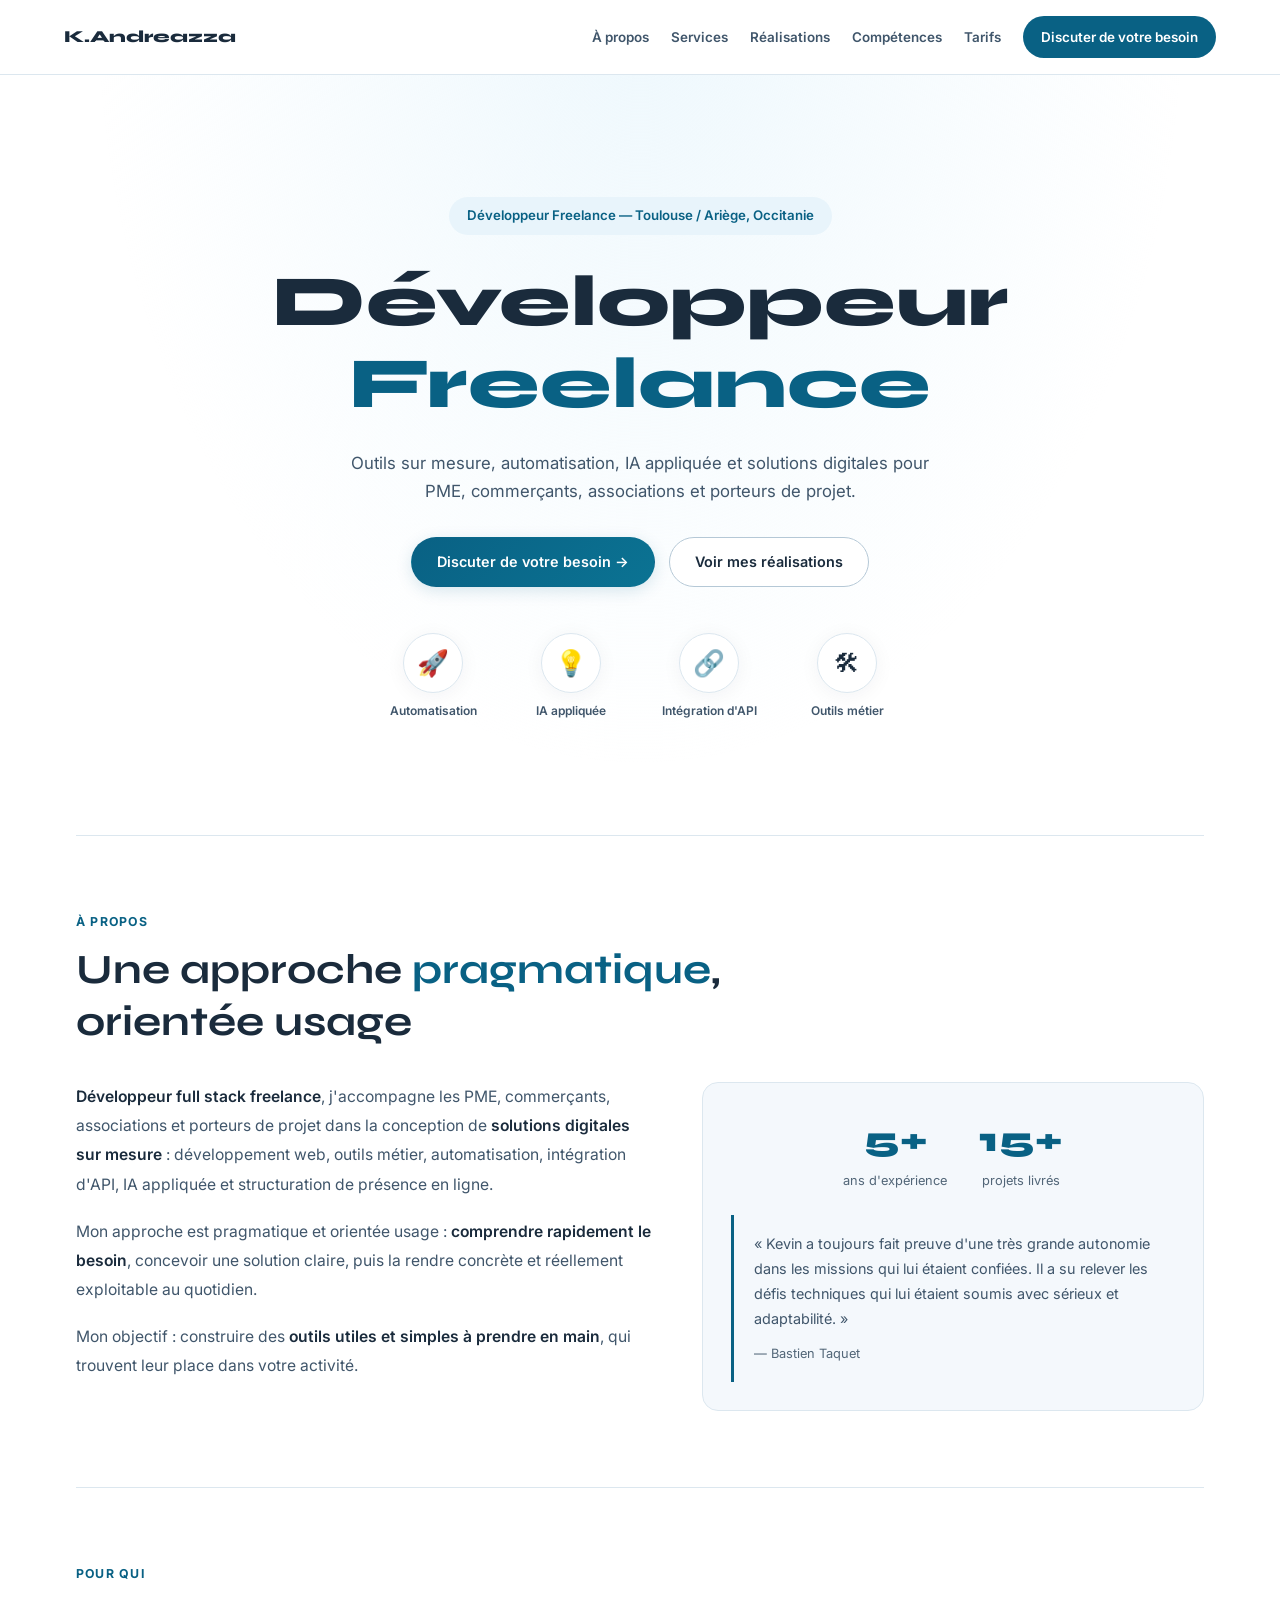
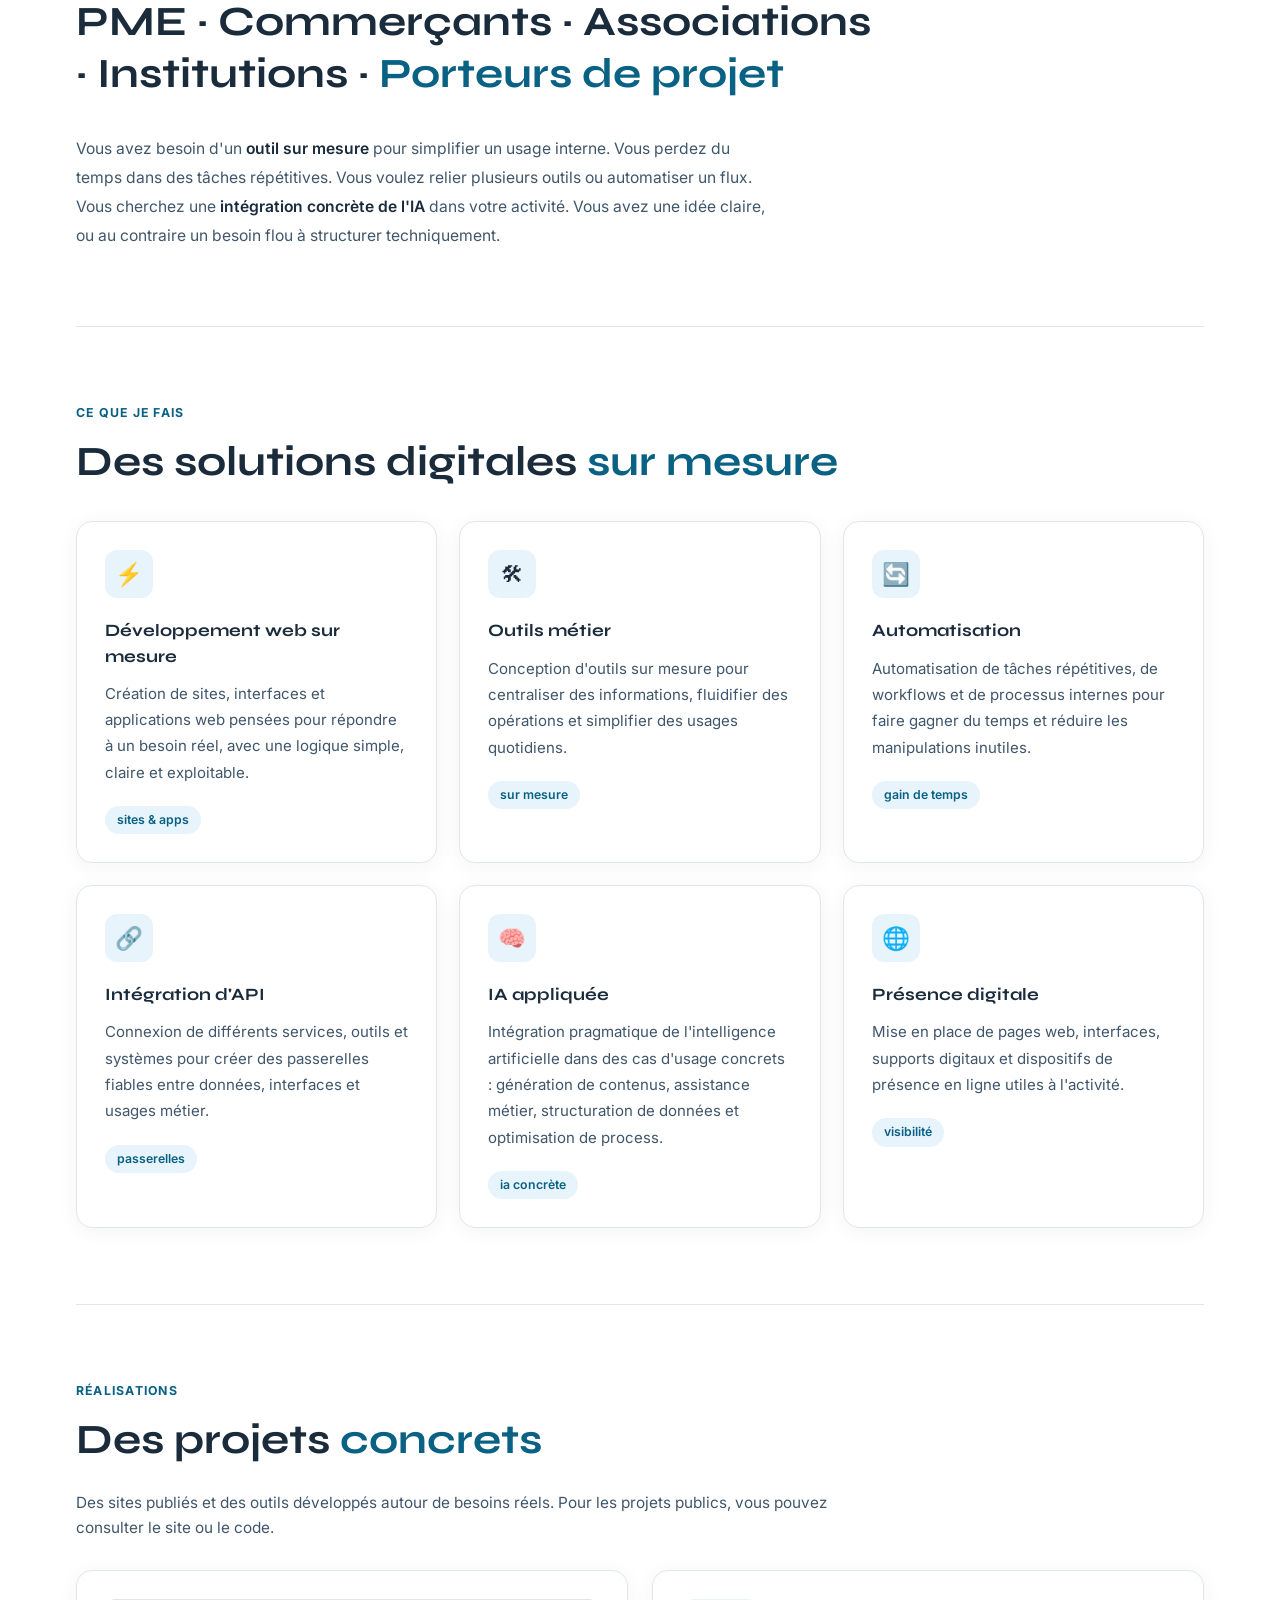
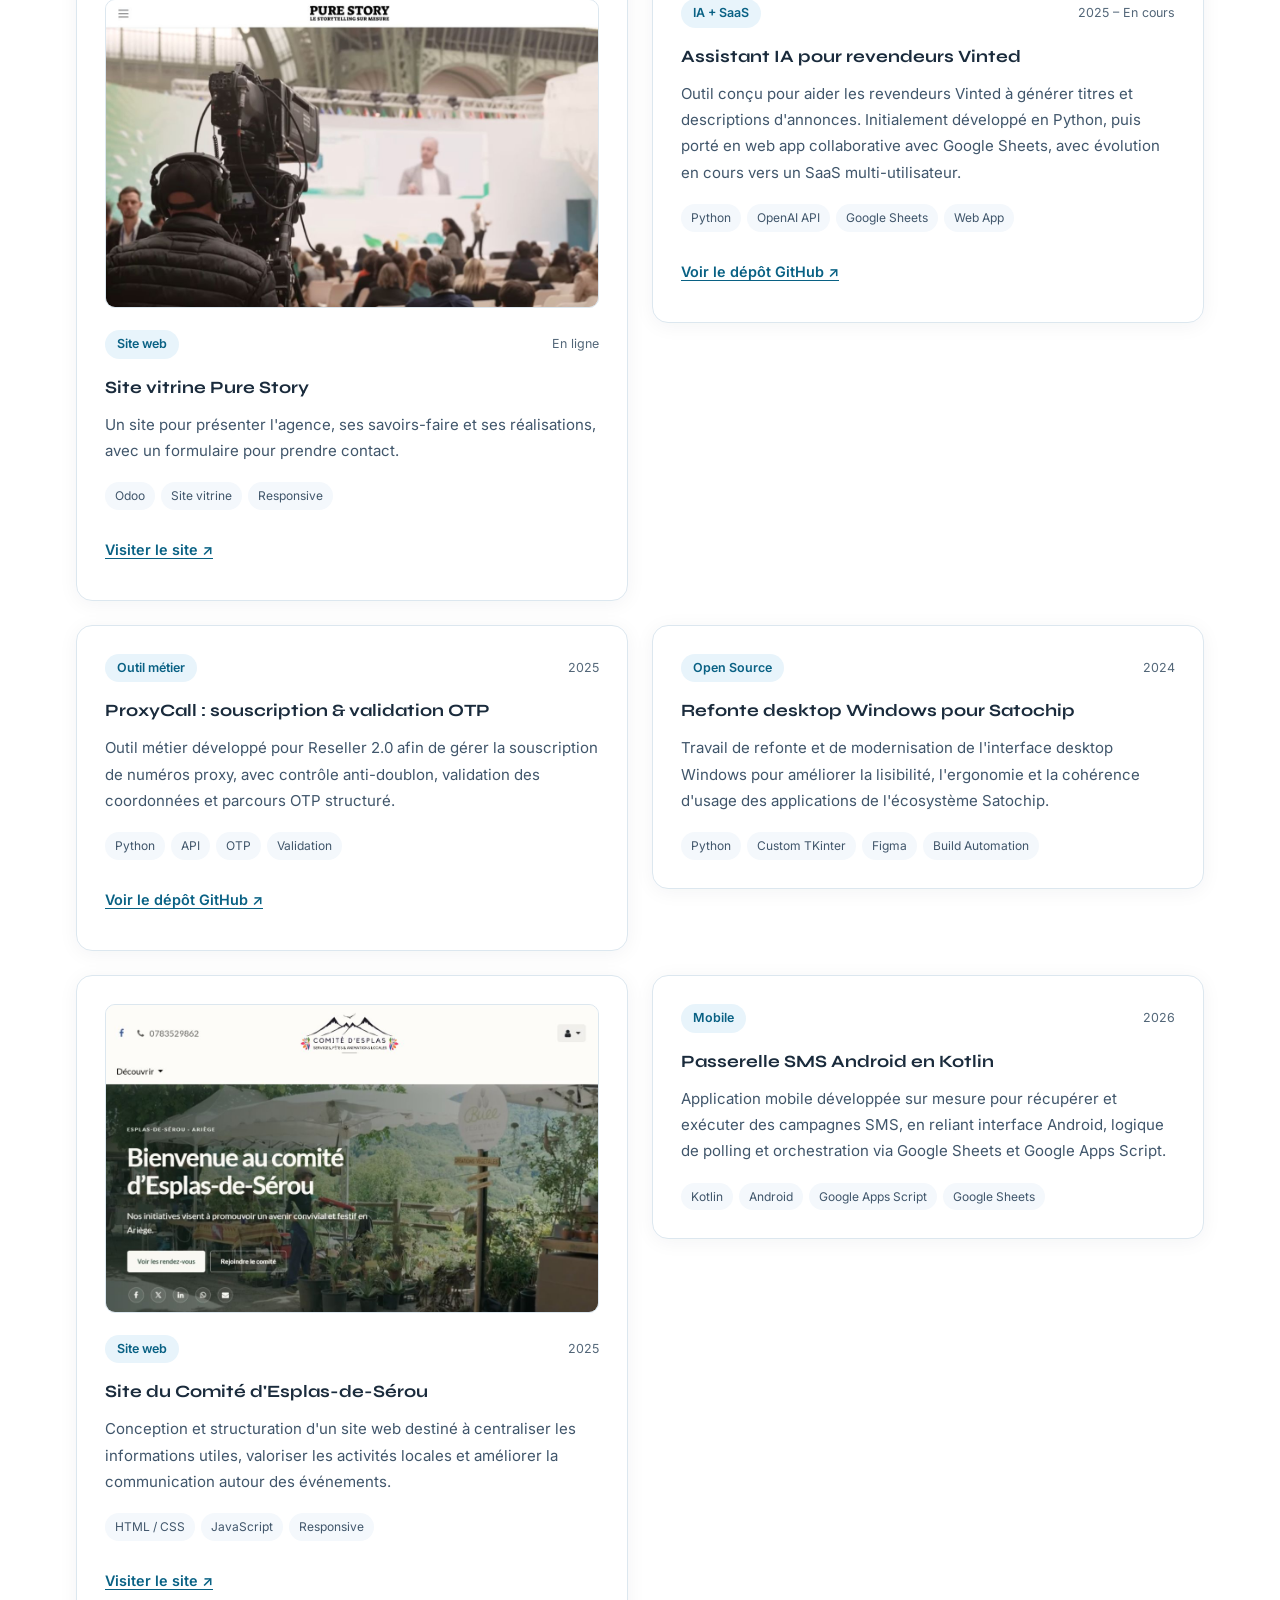
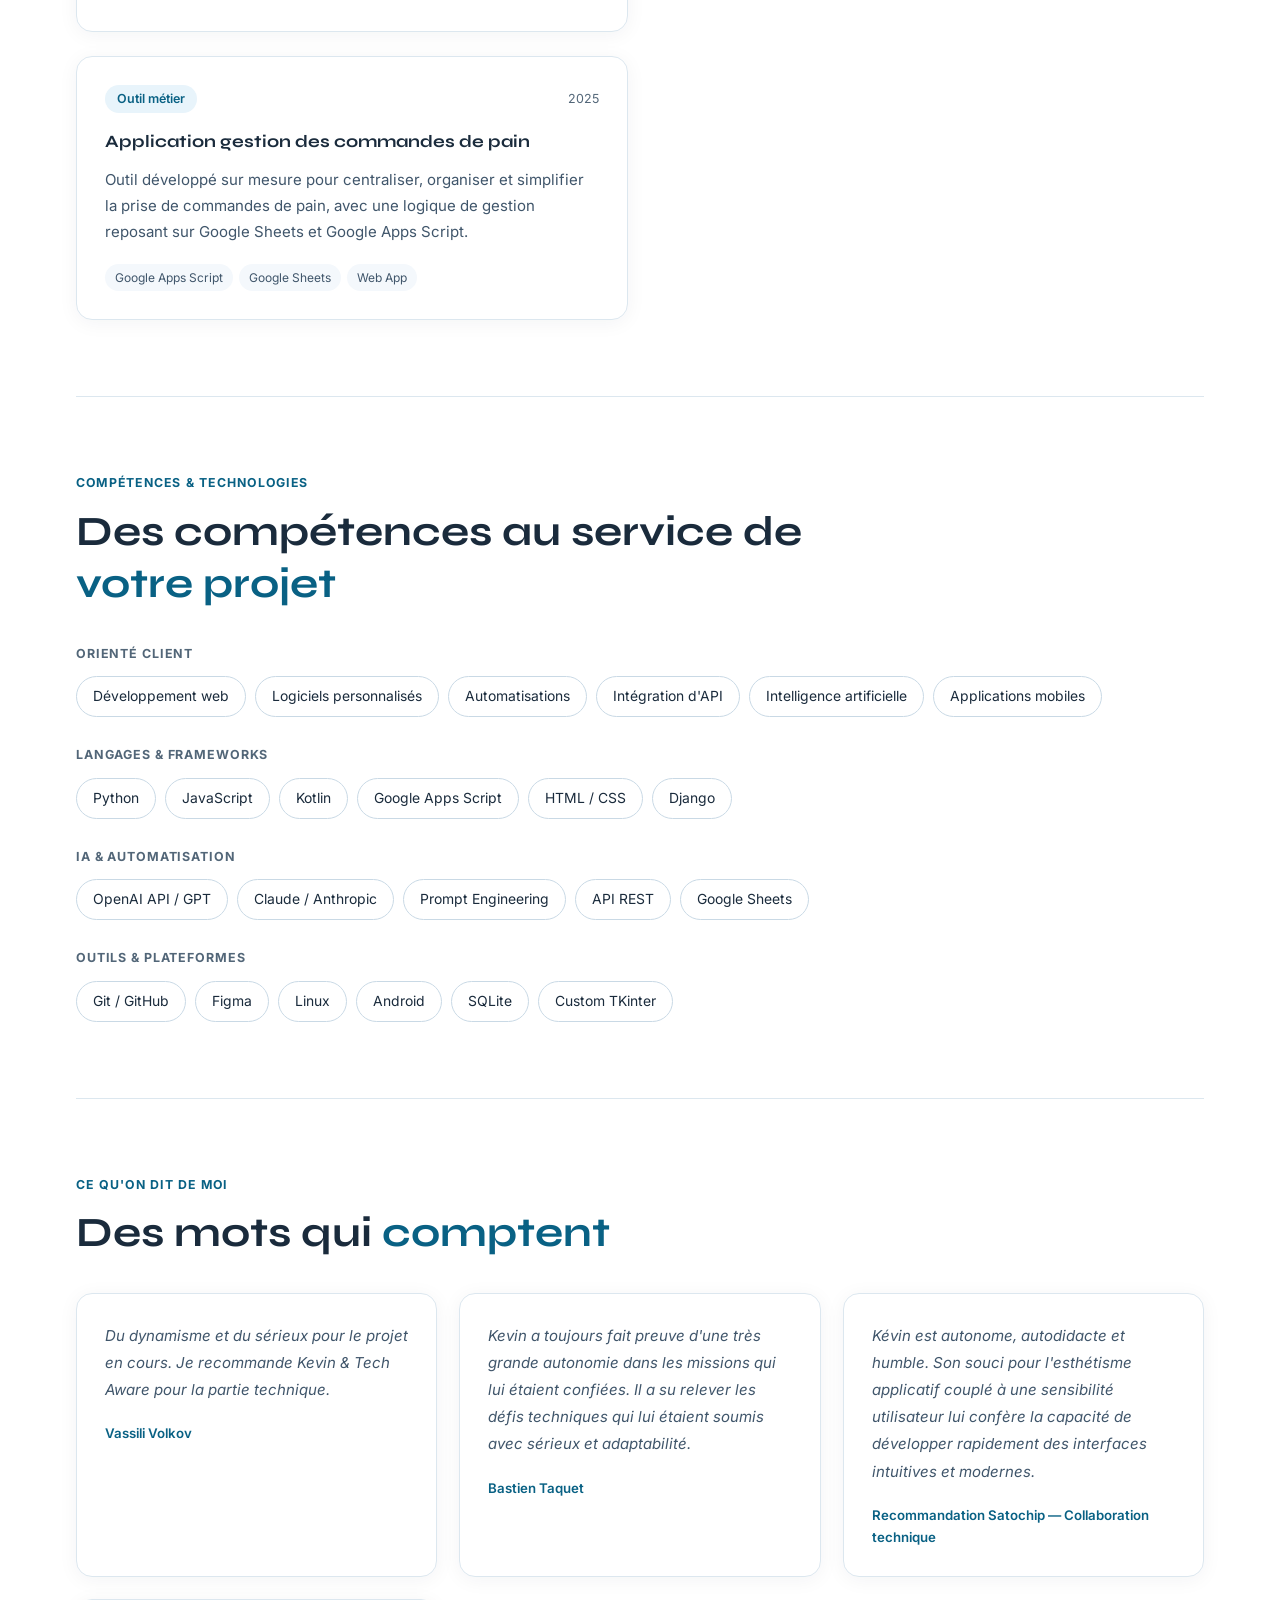
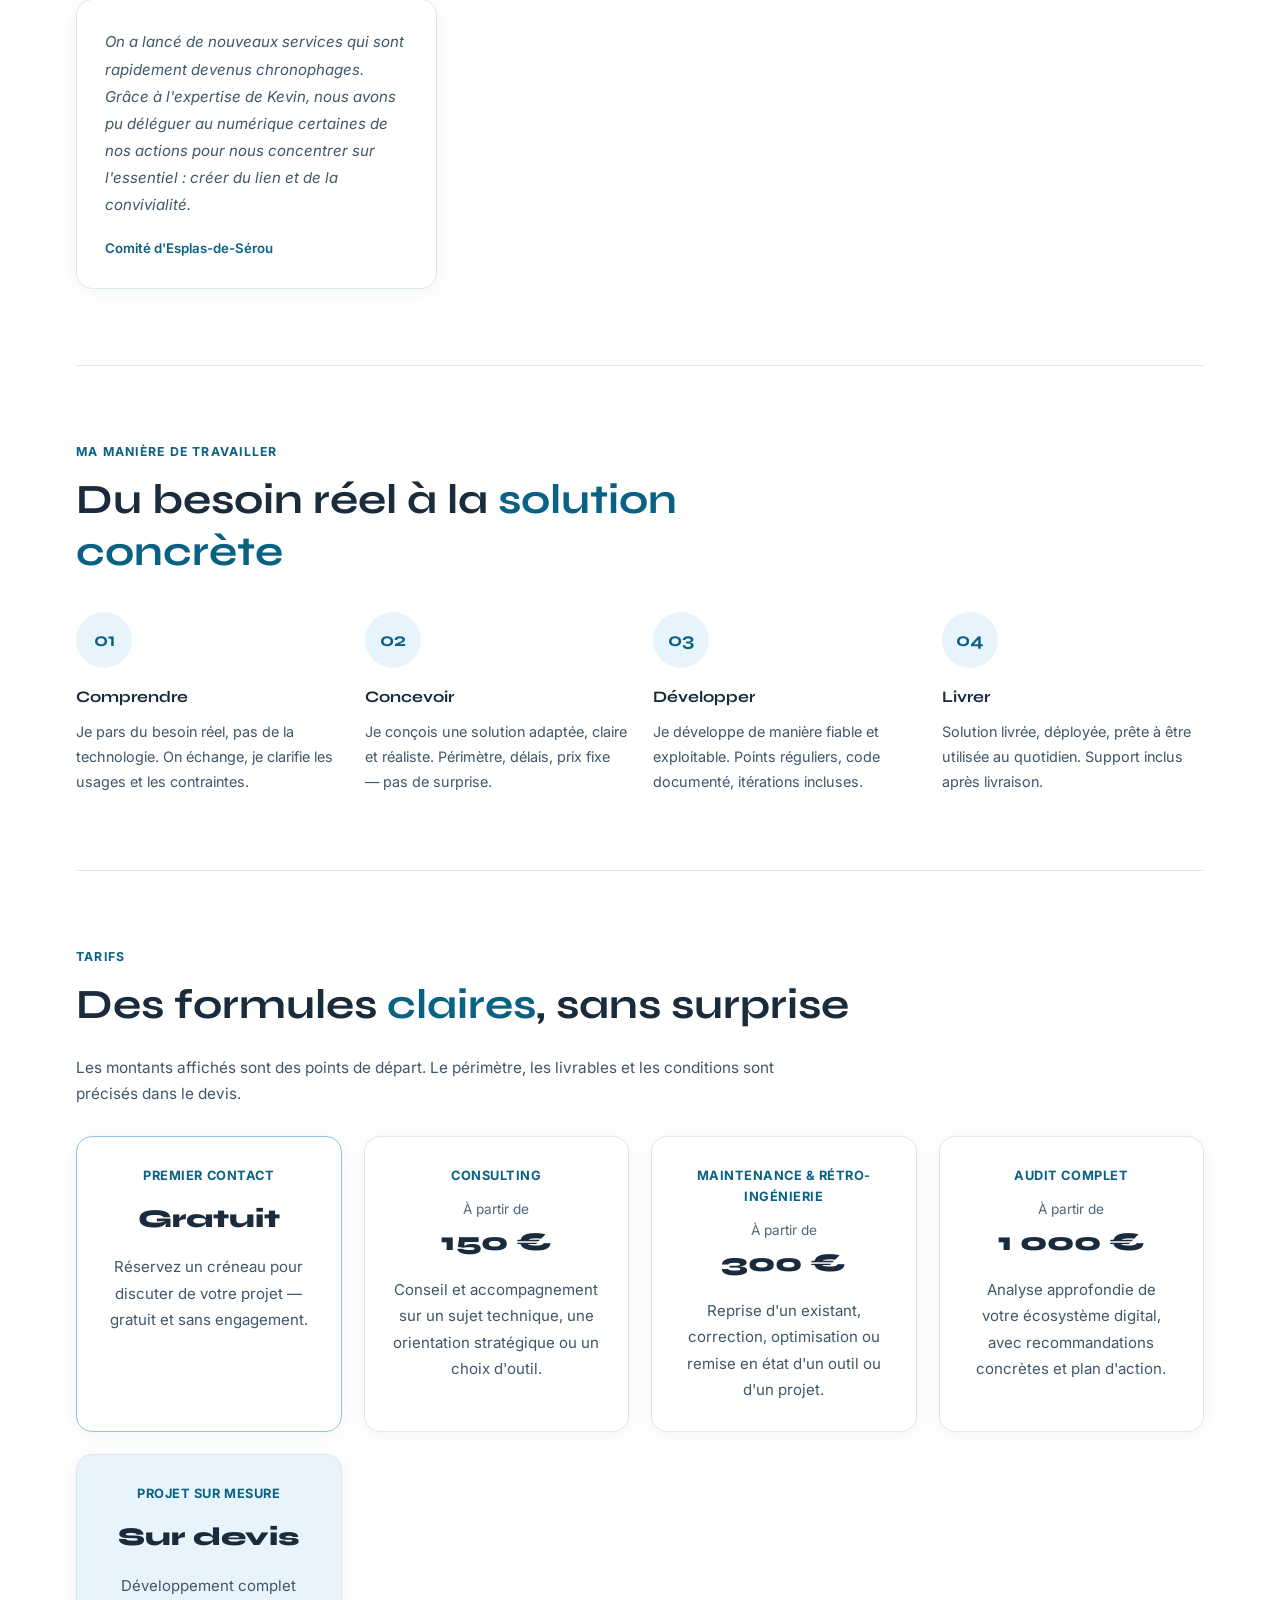
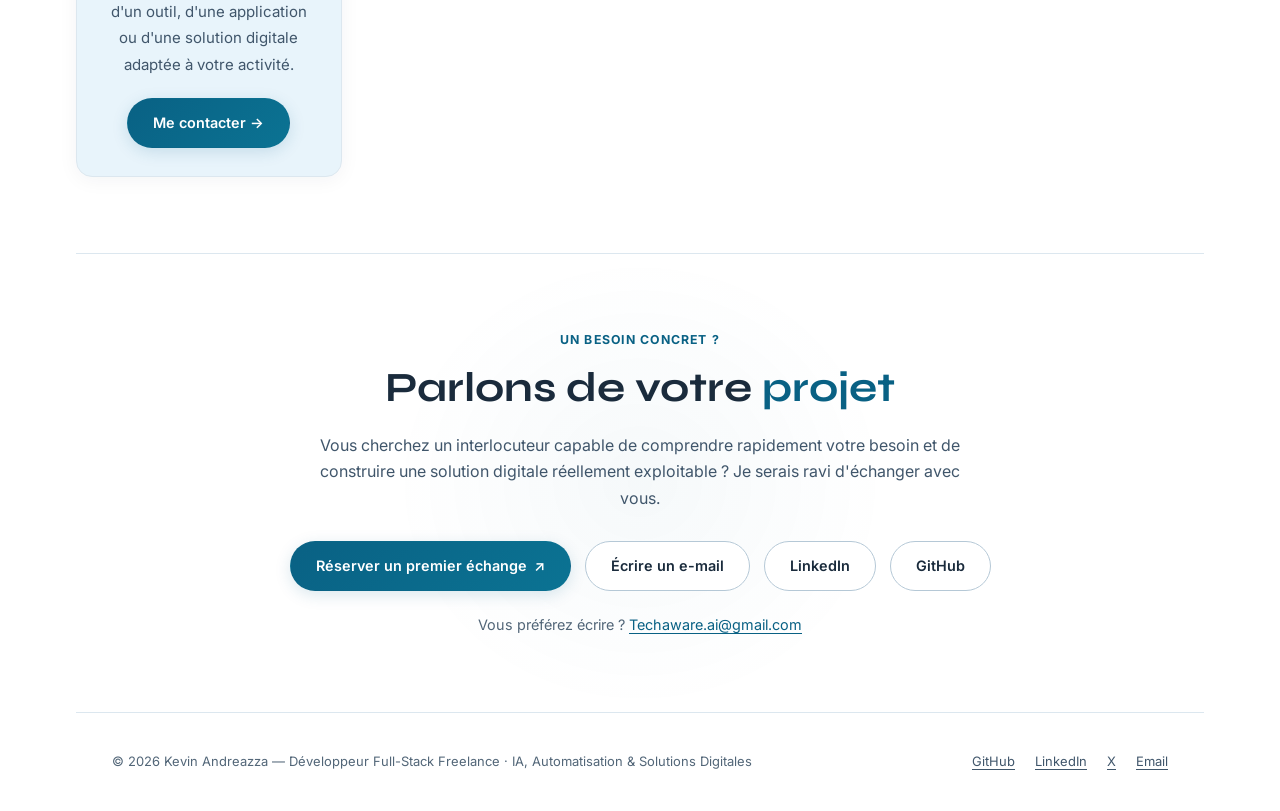
==== commit 136791e1: "Ameliore le portfolio, la navigation mobile et les parcours de contact" ====
--- a/docs/index.html
+++ b/docs/index.html
@@ -4,27 +4,43 @@
   <meta charset="UTF-8">
   <meta name="viewport" content="width=device-width, initial-scale=1.0">
   <title>Kevin Andreazza — Développeur Full-Stack Freelance · IA, Automatisation & Solutions Digitales</title>
-  <link rel="stylesheet" href="css/style.css">
+  <meta name="description" content="Kevin Andreazza, développeur freelance à Toulouse et en Ariège. Développement web, outils métier, automatisation et IA appliquée. Découvrez mes réalisations et parlons de votre projet.">
+  <link rel="canonical" href="https://tech-aware.github.io/dev_profile_kevin/">
+  <meta name="theme-color" content="#096184">
+  <meta property="og:type" content="website">
+  <meta property="og:locale" content="fr_FR">
+  <meta property="og:title" content="Kevin Andreazza — Développeur freelance">
+  <meta property="og:description" content="Des outils sur mesure pour simplifier votre activité : web, automatisation, intégration d'API et IA appliquée.">
+  <meta property="og:url" content="https://tech-aware.github.io/dev_profile_kevin/">
+  <meta name="twitter:card" content="summary">
+  <link rel="icon" href="assets/favicon.svg" type="image/svg+xml">
+  <link rel="preconnect" href="https://fonts.googleapis.com">
+  <link rel="preconnect" href="https://fonts.gstatic.com" crossorigin>
+  <link rel="stylesheet" href="css/style.css?v=20261027">
 </head>
 <body>
-
-<div class="bg-gradient"></div>
-
-<nav>
-  <div class="logo">K.Andreazza</div>
-  <div class="nav-links">
+<a class="skip-link" href="#contenu">Aller au contenu</a>
+
+<div class="bg-gradient" aria-hidden="true"></div>
+
+<nav aria-label="Navigation principale">
+  <a class="logo" href="#top" aria-label="Kevin Andreazza, accueil">K.Andreazza</a>
+  <button class="nav-toggle" type="button" aria-expanded="false" aria-controls="navigation-links">Menu <span aria-hidden="true">☰</span></button>
+  <div class="nav-links" id="navigation-links">
     <a href="#about">À propos</a>
     <a href="#services">Services</a>
     <a href="#projects">Réalisations</a>
     <a href="#stack">Compétences</a>
+    <a href="#pricing">Tarifs</a>
     <a href="#contact" class="nav-cta">Discuter de votre besoin</a>
   </div>
 </nav>
 
+<main id="contenu" tabindex="-1">
 <!-- HERO -->
-<section class="hero">
+<section class="hero" id="top">
   <div class="hero-label">Développeur Freelance — Toulouse / Ariège, Occitanie</div>
-  <h1>Développeur<br>Freelance</h1>
+  <h1>Développeur<br><em>Freelance</em></h1>
   <p class="hero-sub">Outils sur mesure, automatisation, IA appliquée et solutions digitales pour PME, commerçants, associations et porteurs de projet.</p>
   <div class="hero-actions">
     <a href="#contact" class="btn-primary">Discuter de votre besoin →</a>
@@ -59,10 +75,8 @@
   <div class="about-grid">
     <div class="about-text reveal">
       <p><strong>Développeur full stack freelance</strong>, j'accompagne les PME, commerçants, associations et porteurs de projet dans la conception de <strong>solutions digitales sur mesure</strong> : développement web, outils métier, automatisation, intégration d'API, IA appliquée et structuration de présence en ligne.</p>
-      <br>
       <p>Mon approche est pragmatique et orientée usage : <strong>comprendre rapidement le besoin</strong>, concevoir une solution claire, puis la rendre concrète et réellement exploitable au quotidien.</p>
-      <br>
-      <p>J'interviens là où la technologie peut réellement simplifier le quotidien entrepreneurial. Mon objectif n'est pas de complexifier les choses, mais de construire des <strong>solutions claires, utiles et cohérentes</strong>, au service de l'efficacité, de la visibilité et du développement de l'activité.</p>
+      <p>Mon objectif : construire des <strong>outils utiles et simples à prendre en main</strong>, qui trouvent leur place dans votre activité.</p>
     </div>
     <div class="about-highlight reveal-3d">
       <div class="about-stat">
@@ -145,8 +159,17 @@
 <!-- PROJECTS -->
 <section id="projects">
   <div class="section-label reveal">Réalisations</div>
-  <h2 class="section-title reveal-3d">Des projets <em>concrets</em>, pas des maquettes</h2>
+  <h2 class="section-title reveal-3d">Des projets <em>concrets</em></h2>
+  <p class="section-intro">Des sites publiés et des outils développés autour de besoins réels. Pour les projets publics, vous pouvez consulter le site ou le code.</p>
   <div class="projects-grid">
+    <div class="project-card reveal-3d">
+      <img class="project-image" src="assets/pure-story.jpg" alt="Page d'accueil du site Pure Story" loading="lazy" width="1265" height="720">
+      <div class="project-meta"><span class="project-type">Site web</span><span class="project-year">En ligne</span></div>
+      <h3>Site vitrine Pure Story</h3>
+      <p>Un site pour présenter l'agence, ses savoirs-faire et ses réalisations, avec un formulaire pour prendre contact.</p>
+      <div class="project-stack"><span>Odoo</span><span>Site vitrine</span><span>Responsive</span></div>
+      <a class="project-link" href="https://pure-story.odoo.com/" target="_blank" rel="noopener noreferrer">Visiter le site<span aria-hidden="true"> ↗</span><span class="sr-only"> (nouvel onglet)</span></a>
+    </div>
     <div class="project-card reveal-3d">
       <div class="project-meta">
         <span class="project-type">IA + SaaS</span>
@@ -157,6 +180,7 @@
       <div class="project-stack">
         <span>Python</span><span>OpenAI API</span><span>Google Sheets</span><span>Web App</span>
       </div>
+      <a class="project-link" href="https://github.com/Tech-Aware/vinted-assistant-v1.0.0" target="_blank" rel="noopener noreferrer">Voir le dépôt GitHub<span aria-hidden="true"> ↗</span><span class="sr-only"> (nouvel onglet)</span></a>
     </div>
     <div class="project-card reveal-3d">
       <div class="project-meta">
@@ -168,6 +192,7 @@
       <div class="project-stack">
         <span>Python</span><span>API</span><span>OTP</span><span>Validation</span>
       </div>
+      <a class="project-link" href="https://github.com/Tech-Aware/ProxyCall" target="_blank" rel="noopener noreferrer">Voir le dépôt GitHub<span aria-hidden="true"> ↗</span><span class="sr-only"> (nouvel onglet)</span></a>
     </div>
     <div class="project-card reveal-3d">
       <div class="project-meta">
@@ -181,6 +206,7 @@
       </div>
     </div>
     <div class="project-card reveal-3d">
+      <img class="project-image" src="assets/comite-esplas.jpg" alt="Page d'accueil du site du Comité d'Esplas-de-Sérou" loading="lazy" width="1265" height="720">
       <div class="project-meta">
         <span class="project-type">Site web</span>
         <span class="project-year">2025</span>
@@ -190,6 +216,7 @@
       <div class="project-stack">
         <span>HTML / CSS</span><span>JavaScript</span><span>Responsive</span>
       </div>
+      <a class="project-link" href="https://cdfesplas.com/" target="_blank" rel="noopener noreferrer">Visiter le site<span aria-hidden="true"> ↗</span><span class="sr-only"> (nouvel onglet)</span></a>
     </div>
     <div class="project-card reveal-3d">
       <div class="project-meta">
@@ -221,7 +248,7 @@
 <!-- STACK -->
 <section id="stack">
   <div class="section-label reveal">Compétences &amp; Technologies</div>
-  <h2 class="section-title reveal-3d">Un stack <em>pragmatique</em>, orienté résultat</h2>
+  <h2 class="section-title reveal-3d">Des compétences au service de <em>votre projet</em></h2>
   <div class="stack-category reveal">
     <div class="stack-category-label">Orienté client</div>
     <div class="stack-row">
@@ -329,6 +356,7 @@
 <section id="pricing">
   <div class="section-label reveal">Tarifs</div>
   <h2 class="section-title reveal-3d">Des formules <em>claires</em>, sans surprise</h2>
+  <p class="section-intro">Les montants affichés sont des points de départ. Le périmètre, les livrables et les conditions sont précisés dans le devis.</p>
   <div class="pricing-grid">
     <a href="https://calendly.com/kevinandreazza/premier-contact" target="_blank" rel="noopener" class="pricing-card pricing-card-link reveal-3d">
       <div class="pricing-label">Premier contact</div>
@@ -366,28 +394,32 @@
 
 <!-- CTA -->
 <section class="cta-section" id="contact">
-  <div class="cta-glow"></div>
+  <div class="cta-glow" aria-hidden="true"></div>
   <div class="section-label reveal">Un besoin concret ?</div>
   <h2 class="section-title reveal-3d">Parlons de votre <em>projet</em></h2>
   <p class="cta-sub reveal">Vous cherchez un interlocuteur capable de comprendre rapidement votre besoin et de construire une solution digitale réellement exploitable ? Je serais ravi d'échanger avec vous.</p>
   <div class="cta-buttons reveal">
-    <a href="mailto:Techaware.ai@gmail.com" class="btn-primary">Techaware.ai@gmail.com →</a>
-    <a href="https://www.linkedin.com/in/kevin-andreazza/" target="_blank" class="btn-secondary">LinkedIn</a>
-    <a href="https://github.com/Tech-Aware" target="_blank" class="btn-secondary">GitHub</a>
-
-  </div>
-</section>
+    <a href="https://calendly.com/kevinandreazza/premier-contact" target="_blank" rel="noopener noreferrer" class="btn-primary">Réserver un premier échange<span aria-hidden="true"> ↗</span><span class="sr-only"> (nouvel onglet)</span></a>
+    <a href="mailto:Techaware.ai@gmail.com" class="btn-secondary">Écrire un e-mail</a>
+    <a href="https://www.linkedin.com/in/kevin-andreazza/" target="_blank" rel="noopener noreferrer" class="btn-secondary">LinkedIn</a>
+    <a href="https://github.com/Tech-Aware" target="_blank" rel="noopener noreferrer" class="btn-secondary">GitHub</a>
+
+  </div>
+  <p class="contact-address">Vous préférez écrire ? <a href="mailto:Techaware.ai@gmail.com">Techaware.ai@gmail.com</a></p>
+</section>
+
+</main>
 
 <footer>
   <div>© 2026 Kevin Andreazza — Développeur Full-Stack Freelance · IA, Automatisation &amp; Solutions Digitales</div>
   <div class="footer-links">
-    <a href="https://github.com/Tech-Aware" target="_blank">GitHub</a>
-    <a href="https://www.linkedin.com/in/kevin-andreazza/" target="_blank">LinkedIn</a>
-    <a href="https://x.com/tech_aware_" target="_blank">X</a>
+    <a href="https://github.com/Tech-Aware" target="_blank" rel="noopener noreferrer">GitHub</a>
+    <a href="https://www.linkedin.com/in/kevin-andreazza/" target="_blank" rel="noopener noreferrer">LinkedIn</a>
+    <a href="https://x.com/tech_aware_" target="_blank" rel="noopener noreferrer">X</a>
     <a href="mailto:Techaware.ai@gmail.com">Email</a>
   </div>
 </footer>
 
-<script src="js/script.js"></script>
+<script src="js/script.js?v=20261027" defer></script>
 </body>
 </html>
--- a/docs/css/style.css
+++ b/docs/css/style.css
@@ -1,890 +1,165 @@
-@import url('https://fonts.googleapis.com/css2?family=Inter:wght@300;400;500;600;700&family=Instrument+Serif:ital@0;1&family=Syne:wght@400;600;700;800&display=swap');
+@import url('https://fonts.googleapis.com/css2?family=Inter:wght@400;500;600;700&family=Syne:wght@400;600;700;800&display=swap');
 
 :root {
-  --bg: #ffffff;
+  --bg: #fff;
   --bg-soft: #f4f8fc;
   --fg: #1a2b3c;
-  --fg-light: #4a5b6c;
-  --accent: #1a8fc4;
+  --fg-light: #40566b;
+  --muted: #526678;
+  --accent: #096184;
   --accent-light: #e8f4fb;
-  --accent-gradient: linear-gradient(135deg, #1a8fc4, #4bb8e8);
-  --muted: #7a8a9a;
-  --card: #ffffff;
-  --card-border: rgba(26, 143, 196, 0.1);
-  --card-shadow: 0 2px 20px rgba(26, 43, 60, 0.06);
-  --card-shadow-hover: 0 8px 40px rgba(26, 143, 196, 0.12);
+  --accent-gradient: linear-gradient(135deg, #096184, #0b7393);
+  --card-border: #dce7ef;
+  --card-shadow: 0 3px 20px rgb(26 43 60 / 5%);
   --radius: 16px;
 }
-
-* { margin: 0; padding: 0; box-sizing: border-box; }
-html { scroll-behavior: smooth; }
-
-body {
-  background: var(--bg);
-  color: var(--fg);
-  font-family: 'Inter', sans-serif;
-  overflow-x: hidden;
-  font-weight: 400;
-  line-height: 1.6;
+* { box-sizing: border-box; }
+html { scroll-behavior: smooth; scroll-padding-top: 104px; }
+body { margin: 0; background: var(--bg); color: var(--fg); font-family: Inter, sans-serif; line-height: 1.65; }
+h1, h2, h3, h4, p { margin: 0; }
+a { color: var(--accent); text-underline-offset: .2em; }
+button, a { -webkit-tap-highlight-color: transparent; }
+button { font: inherit; }
+button, .btn-primary, .btn-secondary, .project-link { touch-action: manipulation; }
+:focus-visible { outline: 3px solid var(--accent); outline-offset: 5px; }
+main:focus { outline: none; }
+::selection { background: #c9e9f8; }
+.sr-only { position: absolute; width: 1px; height: 1px; padding: 0; margin: -1px; overflow: hidden; clip-path: inset(50%); white-space: nowrap; border: 0; }
+.skip-link { position: fixed; top: 8px; left: 16px; z-index: 200; padding: 12px 20px; background: #fff; color: var(--accent); border: 2px solid currentColor; border-radius: 8px; transform: translateY(-150%); }
+.skip-link:focus { transform: translateY(0); }
+.bg-gradient { position: fixed; inset: 0; background: radial-gradient(ellipse at 50% 0%, #eef8fd, transparent 60%); pointer-events: none; z-index: -1; }
+nav { position: sticky; top: 0; z-index: 100; display: flex; justify-content: space-between; align-items: center; gap: 24px; padding: 16px max(24px, calc((100vw - 1152px) / 2)); background: rgb(255 255 255 / 96%); border-bottom: 1px solid var(--card-border); }
+nav.scrolled { box-shadow: var(--card-shadow); }
+.logo { font-family: Syne, sans-serif; font-weight: 800; font-size: 1.05rem; color: var(--fg); text-decoration: none; white-space: nowrap; }
+.nav-links { display: flex; gap: 22px; align-items: center; }
+.nav-links a { color: var(--fg-light); font-size: .84rem; font-weight: 600; text-decoration: none; }
+.nav-links a:hover { color: var(--accent); text-decoration: underline; }
+.nav-links .nav-cta { background: var(--accent); color: #fff; padding: 10px 18px; border-radius: 100px; }
+.nav-toggle { display: none; border: 1px solid var(--card-border); border-radius: 8px; padding: 9px 12px; background: #fff; color: var(--fg); font-size: .9rem; font-weight: 600; cursor: pointer; }
+.nav-toggle span { margin-left: 6px; }
+section { padding: 76px 36px; max-width: 1200px; margin: 0 auto; position: relative; }
+.hero { min-height: min(760px, calc(100svh - 76px)); display: flex; flex-direction: column; justify-content: center; align-items: center; text-align: center; padding-top: 72px; padding-bottom: 64px; }
+.hero-label { color: var(--accent); background: var(--accent-light); border-radius: 100px; padding: 8px 18px; margin-bottom: 26px; font-size: .83rem; font-weight: 600; max-width: 100%; }
+.hero h1 { font-family: Syne, sans-serif; font-size: clamp(1.6rem, 6.5vw, 4.5rem); line-height: 1.13; font-weight: 800; max-width: 100%; }
+.hero h1 em, .section-title em { font-style: normal; color: var(--accent); }
+.hero-sub { max-width: 610px; margin-top: 26px; font-size: 1.05rem; color: var(--fg-light); }
+.hero-actions { display: flex; flex-wrap: wrap; justify-content: center; gap: 14px; margin-top: 32px; }
+.btn-primary, .btn-secondary { display: inline-flex; justify-content: center; align-items: center; gap: 7px; padding: 13px 25px; border-radius: 100px; text-decoration: none; font-size: .9rem; font-weight: 600; border: 1px solid transparent; line-height: 1.5; text-align: center; min-height: 48px; transition: background-color .2s, box-shadow .2s; }
+.btn-primary { background: var(--accent-gradient); color: #fff; box-shadow: 0 4px 16px rgb(9 97 132 / 15%); }
+.btn-primary:hover { box-shadow: 0 6px 22px rgb(9 97 132 / 25%); }
+.btn-secondary { color: var(--fg); border-color: #b5c8d6; background: #fff; }
+.btn-secondary:hover { border-color: var(--accent); background: var(--accent-light); }
+.hero-icons { display: flex; justify-content: center; flex-wrap: wrap; gap: 30px; margin-top: 46px; }
+.hero-icon-item { display: flex; flex-direction: column; align-items: center; gap: 8px; width: 108px; }
+.hero-icon-circle { display: grid; place-items: center; width: 60px; height: 60px; font-size: 1.6rem; border-radius: 50%; background: #fff; border: 1px solid var(--card-border); box-shadow: var(--card-shadow); }
+.hero-icon-label { font-size: .75rem; font-weight: 600; color: var(--fg-light); }
+.section-divider { height: 1px; background: var(--card-border); max-width: 1128px; margin: 0 auto; }
+.section-label { color: var(--accent); font-size: .77rem; font-weight: 700; text-transform: uppercase; letter-spacing: .1em; margin-bottom: 12px; }
+.section-title { max-width: 800px; margin-bottom: 34px; font-family: Syne, sans-serif; font-size: clamp(1.6rem, 3.3vw, 2.6rem); line-height: 1.25; font-weight: 700; overflow-wrap: anywhere; }
+.section-intro { max-width: 760px; color: var(--fg-light); margin: -10px 0 30px; font-size: .96rem; }
+.about-grid { display: grid; grid-template-columns: 1.15fr 1fr; gap: 48px; align-items: start; }
+.about-grid > *, .services-grid > *, .projects-grid > *, .pricing-grid > *, .testimonials-grid > * { min-width: 0; }
+.about-text { color: var(--fg-light); font-size: .98rem; line-height: 1.85; }
+.about-text p + p { margin-top: 18px; }
+.about-text strong { color: var(--fg); font-weight: 600; }
+.about-highlight { background: var(--bg-soft); padding: 28px; border: 1px solid var(--card-border); border-radius: var(--radius); }
+.about-stat { display: flex; flex-wrap: wrap; justify-content: center; gap: 32px; }
+.stat { text-align: center; }
+.stat-value { color: var(--accent); font-family: Syne, sans-serif; font-size: 2.2rem; font-weight: 800; }
+.stat-label { font-size: .8rem; color: var(--muted); }
+.about-quote { margin-top: 24px; padding: 16px 20px; border-left: 3px solid var(--accent); font-size: .9rem; line-height: 1.75; color: var(--fg-light); }
+.about-quote cite { display: block; margin-top: 12px; color: var(--muted); font-style: normal; font-size: .8rem; }
+.services-grid, .testimonials-grid { display: grid; grid-template-columns: repeat(auto-fit, minmax(min(100%, 300px), 1fr)); gap: 22px; }
+.service-card, .project-card, .testimonial, .pricing-card { background: #fff; border: 1px solid var(--card-border); border-radius: var(--radius); box-shadow: var(--card-shadow); padding: 28px; }
+.service-card h3, .project-card h3 { font-family: Syne, sans-serif; font-size: 1.08rem; line-height: 1.45; margin-bottom: 12px; overflow-wrap: anywhere; }
+.service-card p, .project-card p { color: var(--fg-light); font-size: .94rem; line-height: 1.75; }
+.service-icon { display: grid; place-items: center; width: 48px; height: 48px; border-radius: 12px; background: var(--accent-light); font-size: 1.4rem; margin-bottom: 20px; }
+.service-tag { display: inline-block; margin-top: 20px; padding: 4px 12px; border-radius: 100px; background: var(--accent-light); color: var(--accent); font-size: .77rem; font-weight: 600; }
+.projects-grid { display: grid; grid-template-columns: repeat(2, minmax(0, 1fr)); gap: 24px; align-items: start; }
+.project-card { display: flex; flex-direction: column; }
+.project-image { display: block; width: 100%; height: auto; aspect-ratio: 16 / 10; object-fit: cover; object-position: top; border: 1px solid var(--card-border); border-radius: 10px; margin-bottom: 22px; background: var(--bg-soft); }
+.project-meta { display: flex; flex-wrap: wrap; justify-content: space-between; align-items: center; gap: 8px; margin-bottom: 16px; font-size: .78rem; }
+.project-type { background: var(--accent-light); color: var(--accent); border-radius: 100px; padding: 4px 12px; font-weight: 600; }
+.project-year { color: var(--muted); }
+.project-stack { display: flex; flex-wrap: wrap; gap: 6px; margin-top: 18px; }
+.project-stack span { background: var(--bg-soft); color: var(--fg-light); border-radius: 100px; padding: 4px 10px; font-size: .75rem; }
+.project-link { align-self: flex-start; margin-top: 18px; padding: 10px 0; font-size: .9rem; font-weight: 600; }
+.stack-category { margin-bottom: 28px; }
+.stack-category:last-child { margin-bottom: 0; }
+.stack-category-label { font-size: .78rem; font-weight: 700; color: var(--muted); text-transform: uppercase; letter-spacing: .07em; margin-bottom: 12px; }
+.stack-row { display: flex; flex-wrap: wrap; gap: 9px; }
+.stack-pill { border: 1px solid #c9d9e5; border-radius: 100px; padding: 8px 16px; background: #fff; font-size: .87rem; }
+.testimonial p { font-size: .94rem; line-height: 1.8; font-style: italic; color: var(--fg-light); margin-bottom: 20px; }
+.testimonial-author { color: var(--accent); font-size: .83rem; font-weight: 600; }
+.process-steps { display: grid; grid-template-columns: repeat(4, minmax(0, 1fr)); gap: 26px; }
+.step-num-wrap { display: grid; place-items: center; width: 56px; height: 56px; border-radius: 50%; background: var(--accent-light); color: var(--accent); margin-bottom: 16px; font-family: Syne, sans-serif; font-size: 1.2rem; font-weight: 700; }
+.step h4 { font-family: Syne, sans-serif; font-size: 1rem; margin-bottom: 8px; }
+.step p { color: var(--fg-light); font-size: .9rem; line-height: 1.75; }
+.pricing-grid { display: grid; grid-template-columns: repeat(auto-fit, minmax(min(100%, 260px), 1fr)); gap: 22px; }
+.pricing-card { text-align: center; }
+.pricing-label { color: var(--accent); font-size: .8rem; text-transform: uppercase; font-weight: 700; letter-spacing: .04em; margin-bottom: 12px; }
+.pricing-price { font-family: Syne, sans-serif; font-size: 1.6rem; font-weight: 800; margin-bottom: 14px; }
+.pricing-prefix { color: var(--muted); font-size: .85rem; }
+.pricing-card p { font-size: .94rem; color: var(--fg-light); line-height: 1.75; }
+.pricing-card-link { text-decoration: none; color: inherit; border-color: #91c5dd; }
+.pricing-card-link:hover { background: var(--accent-light); }
+.pricing-card-accent { background: var(--accent-light); }
+.cta-section { text-align: center; }
+.cta-section .section-title { margin: 0 auto 18px; }
+.cta-sub { max-width: 650px; margin: 0 auto 30px; color: var(--fg-light); }
+.cta-buttons { display: flex; flex-wrap: wrap; justify-content: center; gap: 14px; position: relative; }
+.contact-address { position: relative; color: var(--muted); font-size: .9rem; margin-top: 22px; overflow-wrap: anywhere; }
+.cta-glow { position: absolute; width: min(500px, 100%); height: 100%; inset: 0; margin: auto; background: radial-gradient(ellipse, rgb(9 97 132 / 4%), transparent 70%); pointer-events: none; }
+footer { display: flex; flex-wrap: wrap; justify-content: space-between; align-items: center; gap: 20px; max-width: 1128px; margin: 0 auto; padding: 30px 36px; border-top: 1px solid var(--card-border); font-size: .81rem; color: var(--muted); }
+footer > div:first-child { max-width: 650px; }
+.footer-links { display: flex; flex-wrap: wrap; gap: 20px; }
+.footer-links a { display: inline-block; padding: 8px 0; color: var(--fg-light); }
+/* Content remains readable even when JavaScript or animations are unavailable. */
+.reveal, .reveal-3d { opacity: 1; transform: none; }
+@keyframes enter { from { transform: translateY(10px); } to { transform: none; } }
+@media (prefers-reduced-motion: no-preference) {
+  .reveal.visible, .reveal-3d.visible { animation: enter .4s ease-out both; }
 }
-
-::-webkit-scrollbar { width: 6px; }
-::-webkit-scrollbar-track { background: var(--bg-soft); }
-::-webkit-scrollbar-thumb { background: var(--accent); border-radius: 3px; }
-
-/* ── BACKGROUND DECORATION ── */
-.bg-gradient {
-  position: fixed;
-  inset: 0;
-  background:
-    radial-gradient(ellipse 80% 50% at 50% -20%, rgba(26,143,196,0.08), transparent),
-    radial-gradient(ellipse 60% 40% at 80% 80%, rgba(75,184,232,0.05), transparent),
-    radial-gradient(ellipse 50% 30% at 10% 60%, rgba(26,143,196,0.04), transparent);
-  pointer-events: none;
-  z-index: 0;
+@media (max-width: 980px) {
+  html:not(.js) { scroll-padding-top: 16px; }
+  html:not(.js) nav { position: relative; }
+  nav { flex-wrap: wrap; gap: 12px; padding: 12px 22px; }
+  .nav-links { flex-basis: 100%; flex-wrap: wrap; gap: 8px 20px; }
+  .nav-links a { padding: 10px 0; }
+  .nav-links .nav-cta { padding: 10px 18px; }
+  .js .nav-toggle { display: inline-flex; align-items: center; }
+  .js .nav-links { display: none; }
+  .js nav.menu-open .nav-links { display: flex; }
+  html { scroll-padding-top: 94px; }
+  .about-grid { grid-template-columns: 1fr; gap: 28px; }
+  .process-steps { grid-template-columns: repeat(2, minmax(0, 1fr)); }
 }
-
-/* ── NAV ── */
-nav {
-  position: fixed;
-  top: 0; left: 0; right: 0;
-  z-index: 100;
-  display: flex;
-  justify-content: space-between;
-  align-items: center;
-  padding: 16px 48px;
-  backdrop-filter: blur(20px) saturate(1.2);
-  -webkit-backdrop-filter: blur(20px) saturate(1.2);
-  background: rgba(255,255,255,0.85);
-  border-bottom: 1px solid rgba(26,143,196,0.08);
-  transition: box-shadow 0.3s;
+@media (max-width: 700px) {
+  section { padding: 52px 24px; }
+  .hero { min-height: auto; padding-top: 50px; padding-bottom: 48px; }
+  .hero-label { font-size: .76rem; border-radius: 16px; }
+  .hero-sub { font-size: .97rem; }
+  .hero-actions { margin-top: 26px; width: 100%; }
+  .hero-icons { display: grid; grid-template-columns: repeat(2, minmax(0, 1fr)); gap: 20px; margin-top: 32px; width: min(290px, 100%); }
+  .hero-icon-item { width: auto; }
+  .section-title { margin-bottom: 26px; }
+  .section-intro { margin-top: -4px; }
+  .projects-grid { grid-template-columns: 1fr; }
+  .service-card, .project-card, .testimonial, .pricing-card, .about-highlight { padding: 22px; }
+  .about-quote { padding: 12px 14px; }
+  .section-divider { margin-inline: 24px; }
+  .cta-buttons { flex-direction: column; align-items: stretch; }
+  footer { padding: 24px; flex-direction: column; text-align: center; }
+  .footer-links { justify-content: center; }
 }
-
-nav.scrolled {
-  box-shadow: 0 2px 24px rgba(26, 43, 60, 0.06);
+@media (max-width: 380px) {
+  nav { padding-inline: 16px; }
+  .logo { font-size: .95rem; }
+  section { padding-inline: 20px; }
+  .hero-actions { flex-direction: column; align-items: stretch; }
+  .process-steps { grid-template-columns: 1fr; }
 }
-
-.logo {
-  font-family: 'Syne', sans-serif;
-  font-weight: 800;
-  font-size: 1.2rem;
-  letter-spacing: -0.02em;
-  color: var(--fg);
+@media (prefers-reduced-motion: reduce) {
+  html { scroll-behavior: auto; }
+  *, *::before, *::after { animation: none !important; transition: none !important; }
 }
-
-.nav-links {
-  display: flex;
-  gap: 36px;
-  align-items: center;
-}
-
-.nav-links a {
-  color: var(--muted);
-  text-decoration: none;
-  font-size: 0.82rem;
-  font-weight: 500;
-  letter-spacing: 0.02em;
-  transition: color 0.3s;
-}
-
-.nav-links a:hover {
-  color: var(--accent);
-}
-
-.nav-cta {
-  background: var(--accent) !important;
-  color: #ffffff !important;
-  padding: 10px 24px !important;
-  border-radius: 100px;
-  font-weight: 600 !important;
-  transition: all 0.3s ease !important;
-  box-shadow: 0 2px 12px rgba(26,143,196,0.2);
-}
-
-.nav-cta:hover {
-  box-shadow: 0 4px 20px rgba(26,143,196,0.35) !important;
-  transform: translateY(-1px);
-}
-
-/* ── HERO ── */
-.hero {
-  min-height: 100vh;
-  display: flex;
-  flex-direction: column;
-  justify-content: center;
-  align-items: center;
-  text-align: center;
-  padding: 160px 48px 120px;
-  position: relative;
-  z-index: 1;
-}
-
-.hero-label {
-  font-size: 0.78rem;
-  font-weight: 500;
-  letter-spacing: 0.08em;
-  color: var(--accent);
-  margin-bottom: 28px;
-  opacity: 0;
-  animation: fadeUp 0.8s 0.3s forwards;
-  background: var(--accent-light);
-  padding: 8px 20px;
-  border-radius: 100px;
-  display: inline-block;
-}
-
-.hero h1 {
-  font-family: 'Syne', sans-serif;
-  font-size: clamp(2.5rem, 5.5vw, 4.5rem);
-  line-height: 1.1;
-  font-weight: 800;
-  max-width: 800px;
-  color: var(--fg);
-  opacity: 0;
-  animation: fadeUp 0.8s 0.5s forwards;
-}
-
-.hero h1 em {
-  font-style: normal;
-  background: var(--accent-gradient);
-  -webkit-background-clip: text;
-  -webkit-text-fill-color: transparent;
-  background-clip: text;
-}
-
-.hero-sub {
-  margin-top: 28px;
-  font-size: 1.05rem;
-  color: var(--muted);
-  max-width: 580px;
-  line-height: 1.75;
-  font-weight: 400;
-  opacity: 0;
-  animation: fadeUp 0.8s 0.7s forwards;
-}
-
-.hero-actions {
-  margin-top: 44px;
-  display: flex;
-  gap: 16px;
-  flex-wrap: wrap;
-  justify-content: center;
-  opacity: 0;
-  animation: fadeUp 0.8s 0.9s forwards;
-}
-
-/* ── HERO ICONS ── */
-.hero-icons {
-  display: flex;
-  gap: 48px;
-  margin-top: 64px;
-  opacity: 0;
-  animation: fadeUp 0.8s 1.1s forwards;
-}
-
-.hero-icon-item {
-  display: flex;
-  flex-direction: column;
-  align-items: center;
-  gap: 12px;
-}
-
-.hero-icon-circle {
-  width: 72px;
-  height: 72px;
-  border-radius: 50%;
-  background: #ffffff;
-  border: 2px solid rgba(26,143,196,0.12);
-  display: flex;
-  align-items: center;
-  justify-content: center;
-  font-size: 1.8rem;
-  box-shadow: 0 4px 20px rgba(26,143,196,0.08);
-  transition: all 0.4s ease;
-}
-
-.hero-icon-circle:hover {
-  transform: translateY(-4px);
-  box-shadow: 0 8px 30px rgba(26,143,196,0.15);
-  border-color: var(--accent);
-}
-
-.hero-icon-label {
-  font-size: 0.72rem;
-  font-weight: 600;
-  color: var(--fg-light);
-  letter-spacing: 0.02em;
-}
-
-/* ── BUTTONS ── */
-.btn-primary {
-  display: inline-flex;
-  align-items: center;
-  gap: 8px;
-  background: var(--accent-gradient);
-  color: #ffffff;
-  padding: 14px 32px;
-  border-radius: 100px;
-  text-decoration: none;
-  font-family: 'Inter', sans-serif;
-  font-size: 0.88rem;
-  font-weight: 600;
-  letter-spacing: 0.01em;
-  border: none;
-  cursor: pointer;
-  transition: all 0.3s ease;
-  box-shadow: 0 4px 20px rgba(26,143,196,0.25);
-}
-
-.btn-primary:hover {
-  box-shadow: 0 6px 30px rgba(26,143,196,0.35);
-  transform: translateY(-2px);
-}
-
-.btn-secondary {
-  display: inline-flex;
-  align-items: center;
-  gap: 8px;
-  background: transparent;
-  color: var(--fg);
-  padding: 14px 32px;
-  border-radius: 100px;
-  text-decoration: none;
-  font-family: 'Inter', sans-serif;
-  font-size: 0.88rem;
-  font-weight: 500;
-  letter-spacing: 0.01em;
-  border: 1.5px solid rgba(26,43,60,0.15);
-  transition: all 0.3s ease;
-  cursor: pointer;
-}
-
-.btn-secondary:hover {
-  border-color: var(--accent);
-  color: var(--accent);
-  background: var(--accent-light);
-}
-
-/* ── SECTIONS ── */
-section {
-  padding: 100px 48px;
-  position: relative;
-  z-index: 1;
-  max-width: 1200px;
-  margin: 0 auto;
-}
-
-.section-divider {
-  height: 1px;
-  background: linear-gradient(90deg, transparent, rgba(26,143,196,0.12), transparent);
-  max-width: 1200px;
-  margin: 0 auto;
-}
-
-.section-label {
-  font-size: 0.72rem;
-  font-weight: 600;
-  text-transform: uppercase;
-  letter-spacing: 0.15em;
-  color: var(--accent);
-  margin-bottom: 12px;
-}
-
-.section-title {
-  font-family: 'Syne', sans-serif;
-  font-size: clamp(1.8rem, 3.5vw, 2.8rem);
-  font-weight: 700;
-  margin-bottom: 56px;
-  max-width: 650px;
-  line-height: 1.2;
-  color: var(--fg);
-}
-
-.section-title em {
-  font-style: normal;
-  background: var(--accent-gradient);
-  -webkit-background-clip: text;
-  -webkit-text-fill-color: transparent;
-  background-clip: text;
-}
-
-/* ── ABOUT ── */
-.about-grid {
-  display: grid;
-  grid-template-columns: 1fr 1fr;
-  gap: 64px;
-  align-items: start;
-}
-
-.about-text {
-  font-size: 0.95rem;
-  line-height: 1.85;
-  color: var(--fg-light);
-}
-
-.about-text strong {
-  color: var(--fg);
-  font-weight: 600;
-}
-
-.about-highlight {
-  background: var(--bg-soft);
-  border: 1px solid var(--card-border);
-  border-radius: var(--radius);
-  padding: 36px;
-}
-
-.about-stat {
-  display: flex;
-  gap: 32px;
-  margin-top: 24px;
-  flex-wrap: wrap;
-}
-
-.stat {
-  text-align: center;
-}
-
-.stat-value {
-  font-family: 'Syne', sans-serif;
-  font-size: 2.2rem;
-  font-weight: 800;
-  background: var(--accent-gradient);
-  -webkit-background-clip: text;
-  -webkit-text-fill-color: transparent;
-  background-clip: text;
-}
-
-.stat-label {
-  font-size: 0.72rem;
-  color: var(--muted);
-  font-weight: 500;
-  letter-spacing: 0.05em;
-  margin-top: 4px;
-}
-
-.about-quote {
-  margin-top: 28px;
-  padding: 20px 24px;
-  border-left: 3px solid var(--accent);
-  font-size: 0.88rem;
-  color: var(--fg-light);
-  line-height: 1.7;
-  font-style: italic;
-  background: rgba(26,143,196,0.03);
-  border-radius: 0 var(--radius) var(--radius) 0;
-}
-
-.about-quote cite {
-  display: block;
-  margin-top: 12px;
-  font-style: normal;
-  font-size: 0.72rem;
-  color: var(--muted);
-  font-weight: 600;
-  letter-spacing: 0.05em;
-}
-
-/* ── SERVICES ── */
-.services-grid {
-  display: grid;
-  grid-template-columns: repeat(auto-fit, minmax(320px, 1fr));
-  gap: 24px;
-}
-
-.service-card {
-  background: var(--card);
-  border: 1px solid var(--card-border);
-  border-radius: var(--radius);
-  padding: 36px;
-  position: relative;
-  overflow: hidden;
-  transition: all 0.4s ease;
-  cursor: default;
-  box-shadow: var(--card-shadow);
-}
-
-.service-card:hover {
-  transform: translateY(-4px);
-  box-shadow: var(--card-shadow-hover);
-  border-color: rgba(26,143,196,0.2);
-}
-
-.service-icon {
-  width: 52px;
-  height: 52px;
-  border-radius: 14px;
-  background: var(--accent-light);
-  display: flex;
-  align-items: center;
-  justify-content: center;
-  font-size: 1.4rem;
-  margin-bottom: 24px;
-  transition: transform 0.3s;
-}
-
-.service-card:hover .service-icon {
-  transform: scale(1.08);
-}
-
-.service-card h3 {
-  font-family: 'Syne', sans-serif;
-  font-weight: 700;
-  font-size: 1.1rem;
-  margin-bottom: 12px;
-  color: var(--fg);
-}
-
-.service-card p {
-  color: var(--muted);
-  font-size: 0.88rem;
-  line-height: 1.7;
-}
-
-.service-tag {
-  display: inline-block;
-  margin-top: 20px;
-  padding: 6px 14px;
-  background: var(--accent-light);
-  border-radius: 100px;
-  font-size: 0.7rem;
-  font-weight: 600;
-  letter-spacing: 0.04em;
-  color: var(--accent);
-  transition: all 0.3s;
-}
-
-/* ── PROJECTS ── */
-.projects-grid {
-  display: grid;
-  grid-template-columns: repeat(auto-fit, minmax(340px, 1fr));
-  gap: 24px;
-}
-
-.project-card {
-  background: var(--card);
-  border: 1px solid var(--card-border);
-  border-radius: var(--radius);
-  padding: 32px;
-  transition: all 0.4s ease;
-  position: relative;
-  overflow: hidden;
-  box-shadow: var(--card-shadow);
-}
-
-.project-card:hover {
-  transform: translateY(-4px);
-  box-shadow: var(--card-shadow-hover);
-  border-color: rgba(26,143,196,0.2);
-}
-
-.project-meta {
-  display: flex;
-  justify-content: space-between;
-  align-items: center;
-  margin-bottom: 16px;
-}
-
-.project-type {
-  font-size: 0.68rem;
-  font-weight: 600;
-  letter-spacing: 0.06em;
-  color: var(--accent);
-  padding: 4px 12px;
-  background: var(--accent-light);
-  border-radius: 100px;
-}
-
-.project-year {
-  font-size: 0.72rem;
-  color: var(--muted);
-  font-weight: 500;
-}
-
-.project-card h3 {
-  font-family: 'Syne', sans-serif;
-  font-weight: 700;
-  font-size: 1.05rem;
-  margin-bottom: 10px;
-  color: var(--fg);
-}
-
-.project-card p {
-  color: var(--fg-light);
-  font-size: 0.85rem;
-  line-height: 1.7;
-  margin-bottom: 16px;
-}
-
-.project-stack {
-  display: flex;
-  flex-wrap: wrap;
-  gap: 6px;
-}
-
-.project-stack span {
-  padding: 4px 10px;
-  background: var(--bg-soft);
-  border-radius: 100px;
-  font-size: 0.68rem;
-  color: var(--muted);
-  font-weight: 500;
-  transition: all 0.3s;
-}
-
-.project-card:hover .project-stack span {
-  color: var(--accent);
-  background: var(--accent-light);
-}
-
-/* ── STACK ── */
-.stack-category {
-  margin-bottom: 36px;
-}
-
-.stack-category-label {
-  color: var(--muted);
-  font-size: 0.72rem;
-  font-weight: 600;
-  text-transform: uppercase;
-  letter-spacing: 0.12em;
-  margin-bottom: 14px;
-}
-
-.stack-row {
-  display: flex;
-  flex-wrap: wrap;
-  gap: 10px;
-}
-
-.stack-pill {
-  padding: 10px 22px;
-  border: 1.5px solid rgba(26,143,196,0.12);
-  border-radius: 100px;
-  font-size: 0.82rem;
-  color: var(--fg);
-  font-weight: 500;
-  background: var(--card);
-  transition: all 0.3s ease;
-  cursor: default;
-}
-
-.stack-pill:hover {
-  border-color: var(--accent);
-  color: var(--accent);
-  background: var(--accent-light);
-  transform: translateY(-2px);
-  box-shadow: 0 4px 16px rgba(26,143,196,0.1);
-}
-
-/* ── TESTIMONIALS ── */
-.testimonials-grid {
-  display: grid;
-  grid-template-columns: repeat(auto-fit, minmax(320px, 1fr));
-  gap: 24px;
-}
-
-.testimonial {
-  background: var(--card);
-  border: 1px solid var(--card-border);
-  border-radius: var(--radius);
-  padding: 32px;
-  transition: all 0.4s ease;
-  position: relative;
-  box-shadow: var(--card-shadow);
-}
-
-.testimonial:hover {
-  transform: translateY(-4px);
-  box-shadow: var(--card-shadow-hover);
-}
-
-.testimonial::before {
-  content: '\201C';
-  position: absolute;
-  top: 16px;
-  left: 24px;
-  font-family: 'Instrument Serif', serif;
-  font-size: 3.5rem;
-  color: rgba(26,143,196,0.12);
-  line-height: 1;
-}
-
-.testimonial p {
-  font-size: 0.9rem;
-  line-height: 1.75;
-  color: var(--fg-light);
-  font-style: italic;
-  margin-bottom: 20px;
-}
-
-.testimonial-author {
-  font-size: 0.72rem;
-  color: var(--muted);
-  font-weight: 600;
-  letter-spacing: 0.04em;
-}
-
-/* ── PROCESS ── */
-.process-steps {
-  display: grid;
-  grid-template-columns: repeat(4, 1fr);
-  gap: 0;
-  position: relative;
-}
-
-.process-steps::before {
-  content: '';
-  position: absolute;
-  top: 48px;
-  left: 12%; right: 12%;
-  height: 2px;
-  background: var(--accent-gradient);
-  opacity: 0.15;
-}
-
-.step {
-  padding: 0 24px;
-  text-align: center;
-  transition: transform 0.4s ease;
-  position: relative;
-  z-index: 1;
-}
-
-.step:hover { transform: translateY(-6px); }
-
-.step-num-wrap {
-  width: 72px;
-  height: 72px;
-  border-radius: 50%;
-  background: var(--bg-soft);
-  border: 2px solid var(--card-border);
-  display: flex;
-  align-items: center;
-  justify-content: center;
-  margin: 0 auto 20px;
-  transition: all 0.4s;
-}
-
-.step:hover .step-num-wrap {
-  border-color: var(--accent);
-  background: var(--accent-light);
-  box-shadow: 0 4px 20px rgba(26,143,196,0.12);
-}
-
-.step-num {
-  font-family: 'Syne', sans-serif;
-  font-size: 1.4rem;
-  font-weight: 700;
-  color: var(--muted);
-  transition: all 0.3s;
-}
-
-.step:hover .step-num {
-  color: var(--accent);
-}
-
-.step h4 {
-  font-family: 'Syne', sans-serif;
-  font-weight: 700;
-  font-size: 1rem;
-  margin-bottom: 10px;
-  color: var(--fg);
-}
-
-.step p {
-  color: var(--muted);
-  font-size: 0.82rem;
-  line-height: 1.7;
-}
-
-/* ── PRICING ── */
-.pricing-grid {
-  display: grid;
-  grid-template-columns: repeat(auto-fit, minmax(260px, 1fr));
-  gap: 24px;
-}
-
-.pricing-card {
-  background: var(--card);
-  border: 1px solid var(--card-border);
-  border-radius: var(--radius);
-  padding: 32px;
-  text-align: center;
-  box-shadow: var(--card-shadow);
-  transition: all 0.4s ease;
-}
-
-.pricing-card:hover {
-  transform: translateY(-4px);
-  box-shadow: var(--card-shadow-hover);
-}
-
-.pricing-label {
-  font-size: 0.72rem;
-  font-weight: 700;
-  text-transform: uppercase;
-  letter-spacing: 0.08em;
-  color: var(--accent);
-  margin-bottom: 12px;
-}
-
-.pricing-prefix {
-  font-size: 0.85rem;
-  color: var(--muted);
-  margin-bottom: 4px;
-}
-
-.pricing-price {
-  font-family: 'Syne', sans-serif;
-  font-size: 1.6rem;
-  font-weight: 800;
-  color: var(--fg);
-  margin-bottom: 16px;
-}
-
-.pricing-card p {
-  font-size: 0.85rem;
-  color: var(--muted);
-  line-height: 1.65;
-}
-
-a.pricing-card-link {
-  text-decoration: none;
-  color: inherit;
-  cursor: pointer;
-  border: 1px solid transparent;
-}
-
-a.pricing-card-link:hover {
-  border-color: var(--accent);
-}
-
-.pricing-card-accent {
-  background: var(--accent-light);
-  border-color: rgba(26,143,196,0.2);
-}
-
-/* ── CTA ── */
-.cta-section {
-  text-align: center;
-  padding: 120px 48px;
-  position: relative;
-  z-index: 1;
-  max-width: 1200px;
-  margin: 0 auto;
-}
-
-.cta-section .section-title {
-  max-width: 650px;
-  margin: 0 auto 16px;
-}
-
-.cta-sub {
-  color: var(--muted);
-  font-size: 0.95rem;
-  margin-bottom: 40px;
-  max-width: 600px;
-  margin-left: auto;
-  margin-right: auto;
-  line-height: 1.7;
-}
-
-.cta-glow {
-  position: absolute;
-  width: 500px;
-  height: 500px;
-  border-radius: 50%;
-  background: radial-gradient(circle, rgba(26,143,196,0.06), transparent 70%);
-  top: 50%; left: 50%;
-  transform: translate(-50%, -50%);
-  pointer-events: none;
-}
-
-.cta-buttons {
-  display: flex;
-  gap: 16px;
-  justify-content: center;
-  flex-wrap: wrap;
-}
-
-/* ── FOOTER ── */
-footer {
-  border-top: 1px solid rgba(26,143,196,0.08);
-  padding: 40px 48px;
-  display: flex;
-  justify-content: space-between;
-  align-items: center;
-  font-size: 0.78rem;
-  color: var(--muted);
-  position: relative;
-  z-index: 1;
-  max-width: 1200px;
-  margin: 0 auto;
-}
-
-footer a {
-  color: var(--muted);
-  text-decoration: none;
-  font-weight: 500;
-  transition: color 0.3s;
-}
-
-footer a:hover { color: var(--accent); }
-
-.footer-links {
-  display: flex;
-  gap: 24px;
-}
-
-/* ── ANIMATIONS ── */
-@keyframes fadeUp {
-  from { opacity: 0; transform: translateY(30px); }
-  to   { opacity: 1; transform: translateY(0); }
-}
-
-.reveal {
-  opacity: 0;
-  transform: translateY(40px);
-  transition: all 0.7s cubic-bezier(0.22, 1, 0.36, 1);
-}
-
-.reveal.visible {
-  opacity: 1;
-  transform: translateY(0);
-}
-
-.reveal-3d {
-  opacity: 0;
-  transform: translateY(40px);
-  transition: all 0.8s cubic-bezier(0.22, 1, 0.36, 1);
-}
-
-.reveal-3d.visible {
-  opacity: 1;
-  transform: translateY(0);
-}
-
-/* ── RESPONSIVE ── */
-@media (max-width: 900px) {
-  .about-grid { grid-template-columns: 1fr; }
-  .process-steps { grid-template-columns: repeat(2, 1fr); gap: 32px; }
-  .process-steps::before { display: none; }
-  .hero-icons { gap: 32px; }
-}
-
-@media (max-width: 768px) {
-  nav { padding: 14px 24px; }
-  .nav-links a:not(.nav-cta) { display: none; }
-  section, .hero, .cta-section { padding-left: 24px; padding-right: 24px; }
-  .hero { padding-top: 120px; }
-  .hero-icons { gap: 20px; flex-wrap: wrap; justify-content: center; }
-  .hero-icon-circle { width: 56px; height: 56px; font-size: 1.4rem; }
-  .hero-icon-label { font-size: 0.65rem; }
-  .section-divider { margin: 0 24px; }
-  .process-steps { grid-template-columns: 1fr; }
-  footer { flex-direction: column; gap: 16px; text-align: center; }
-  .services-grid { grid-template-columns: 1fr; }
-  .projects-grid { grid-template-columns: 1fr; }
-  .testimonials-grid { grid-template-columns: 1fr; }
-}
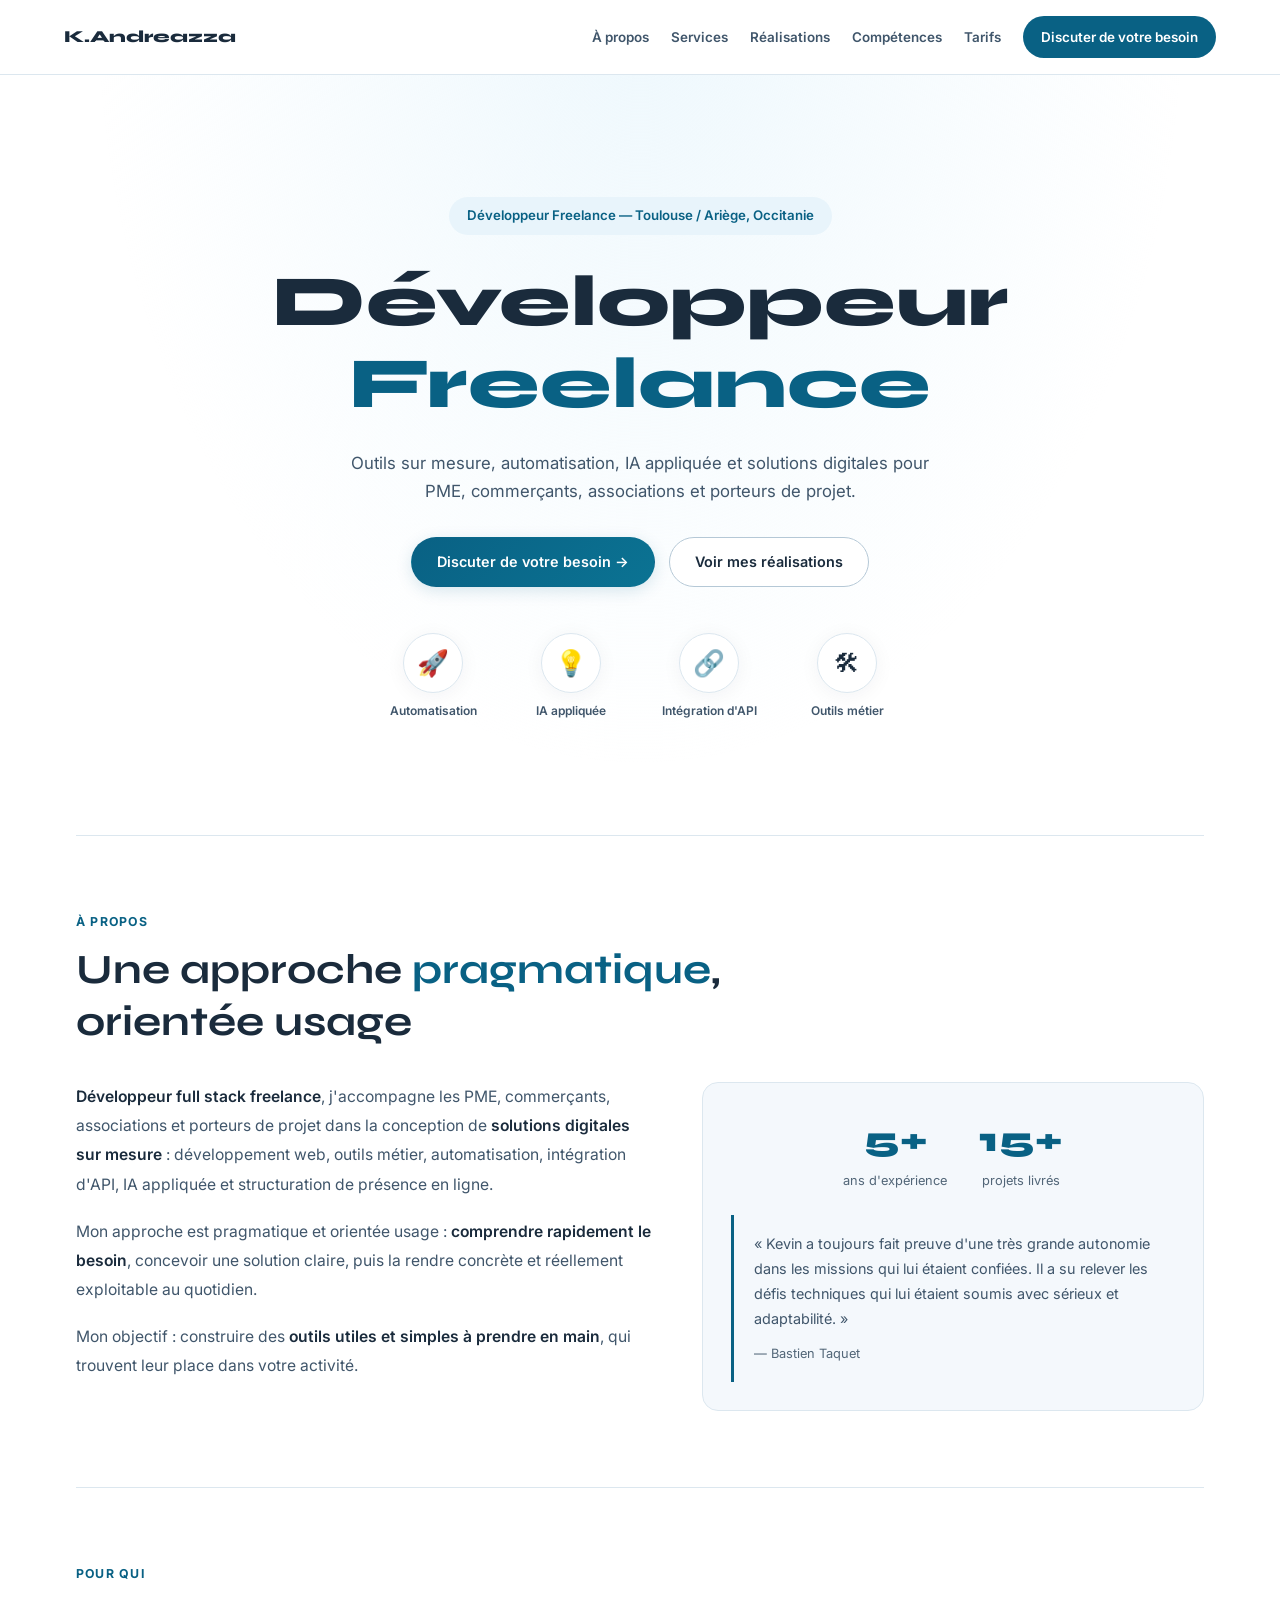
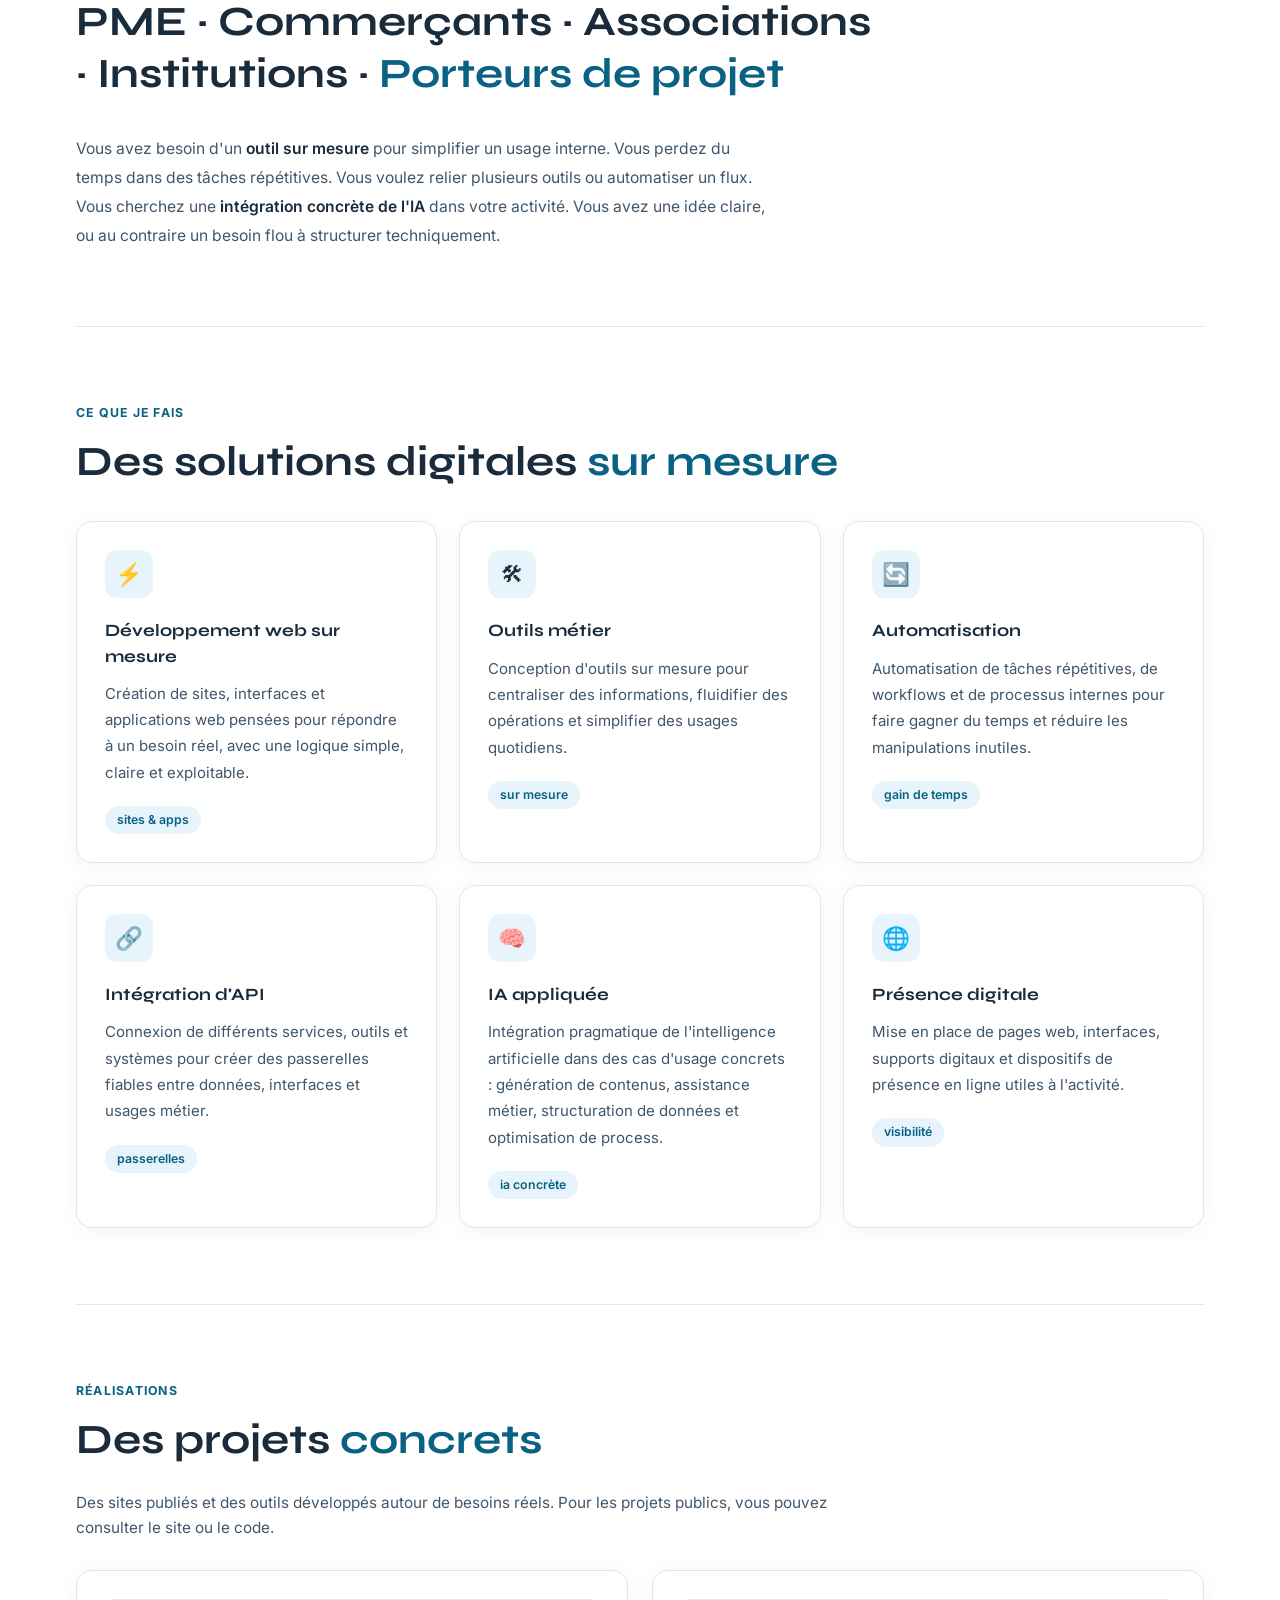
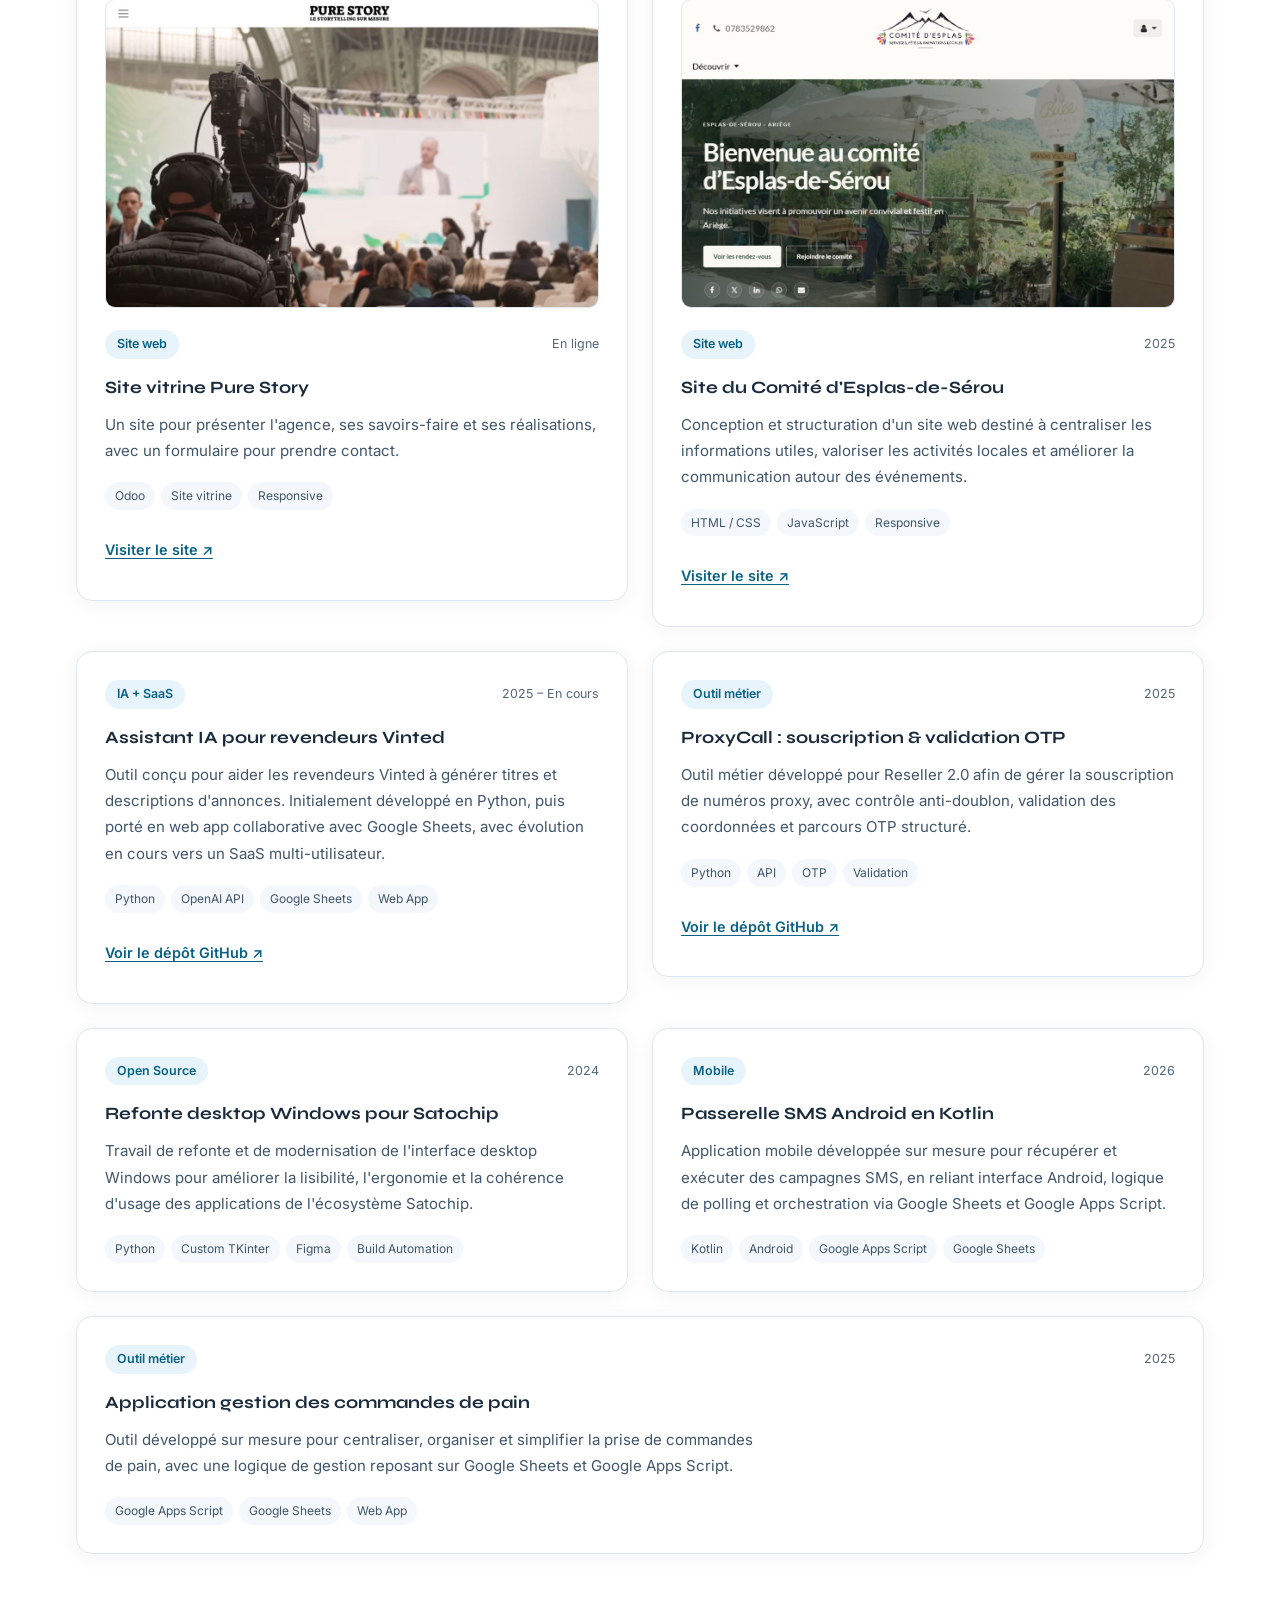
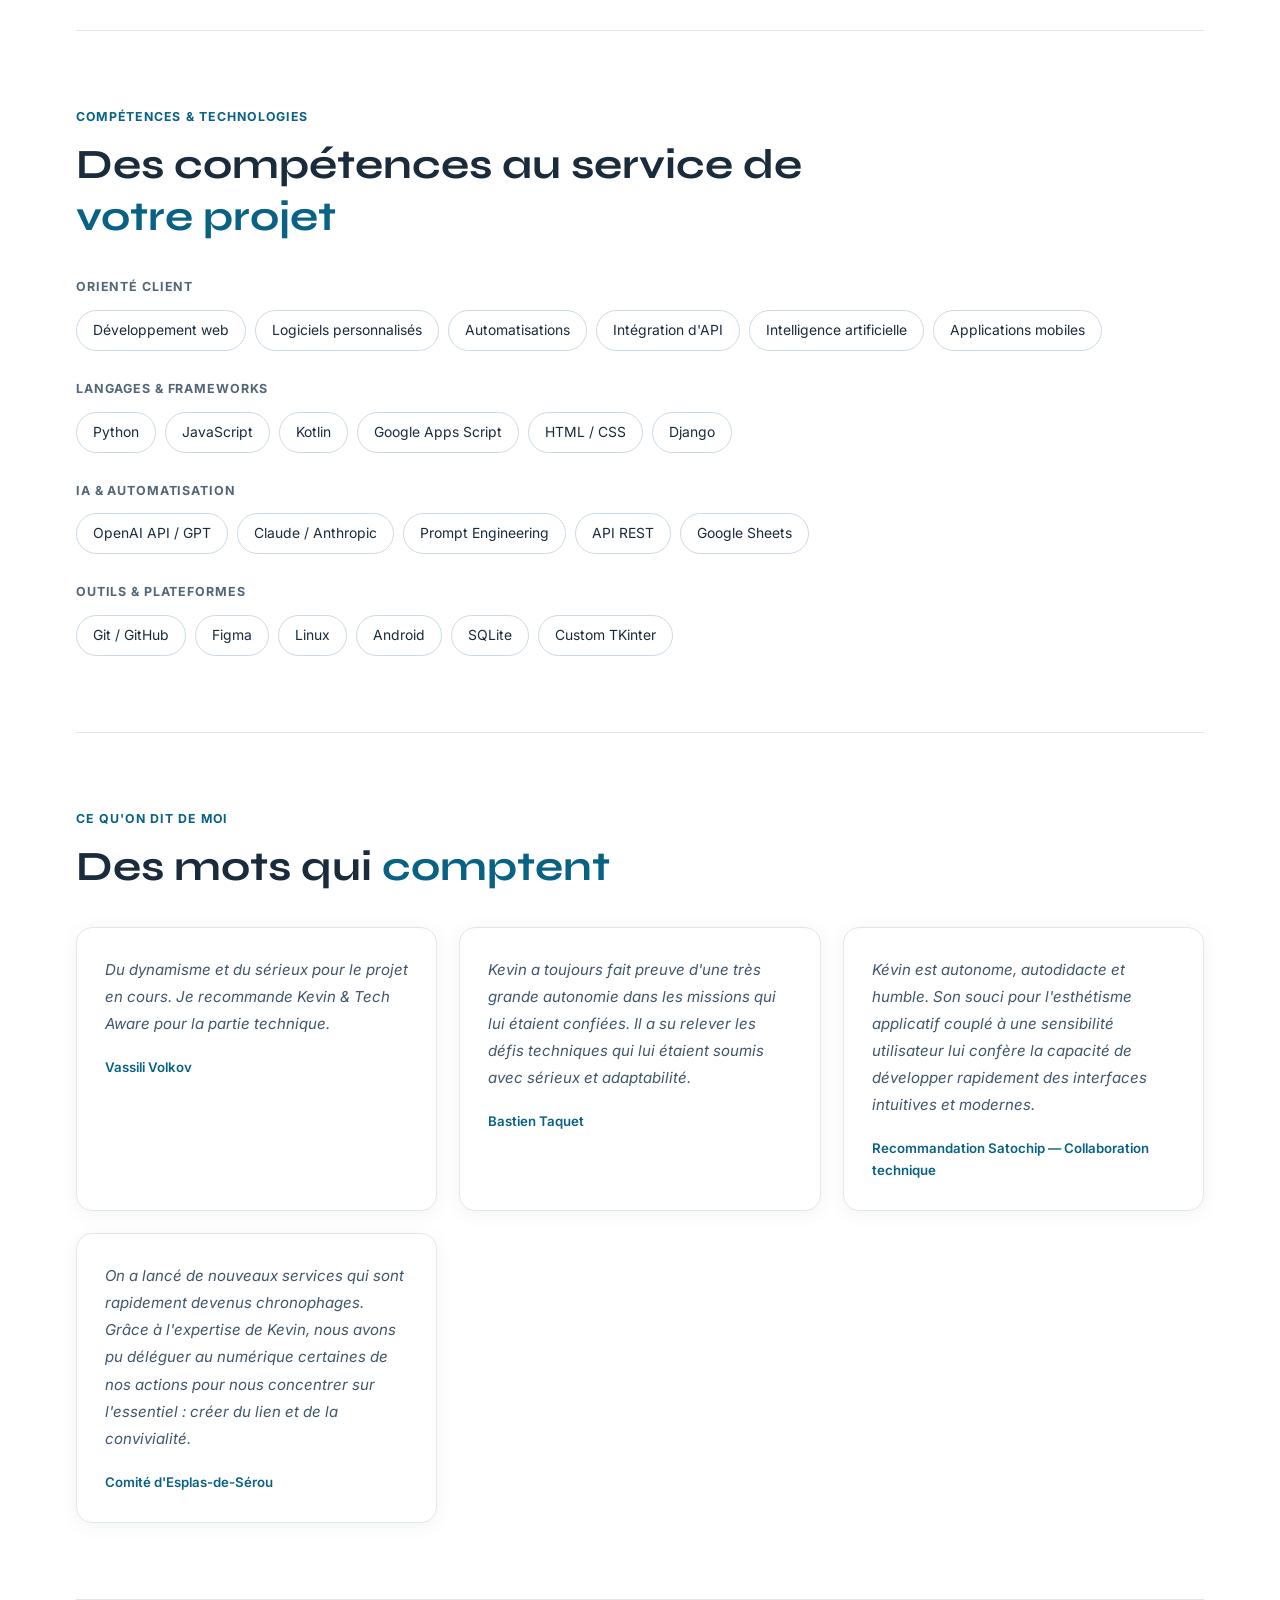
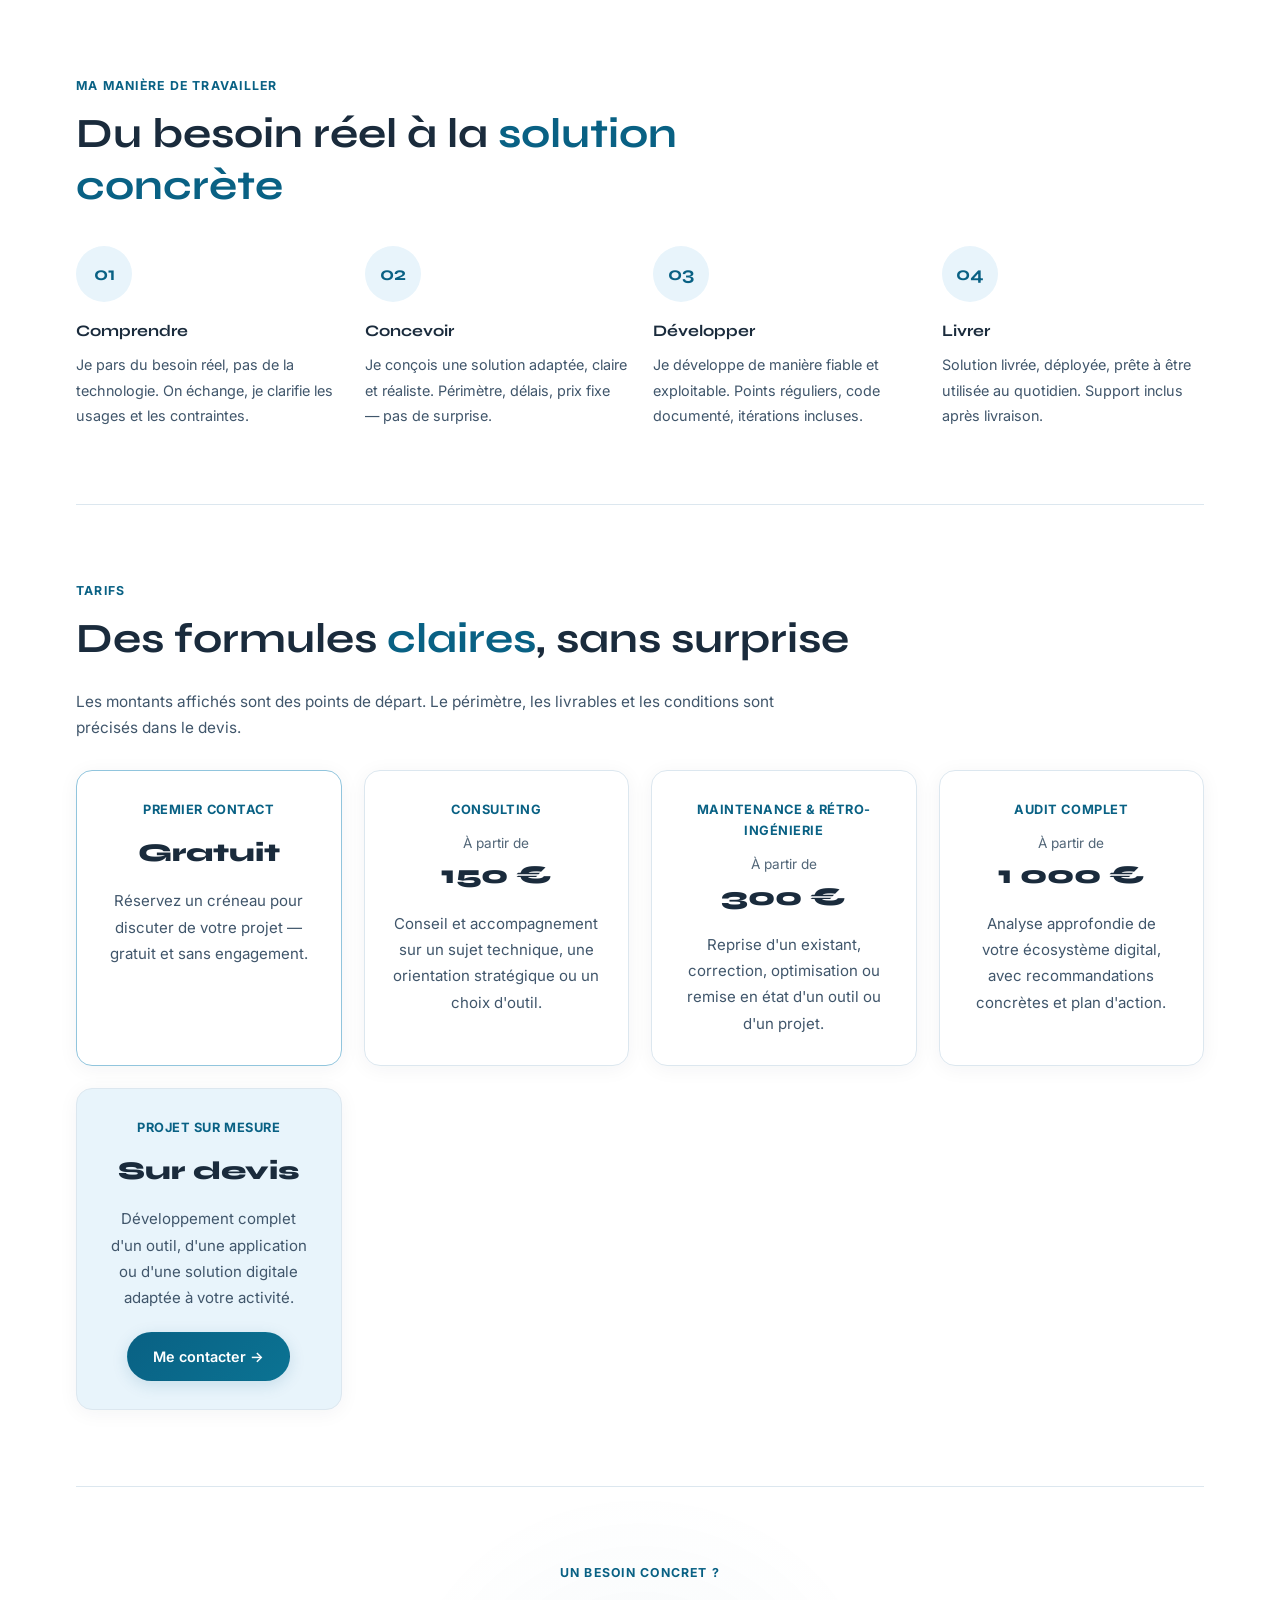
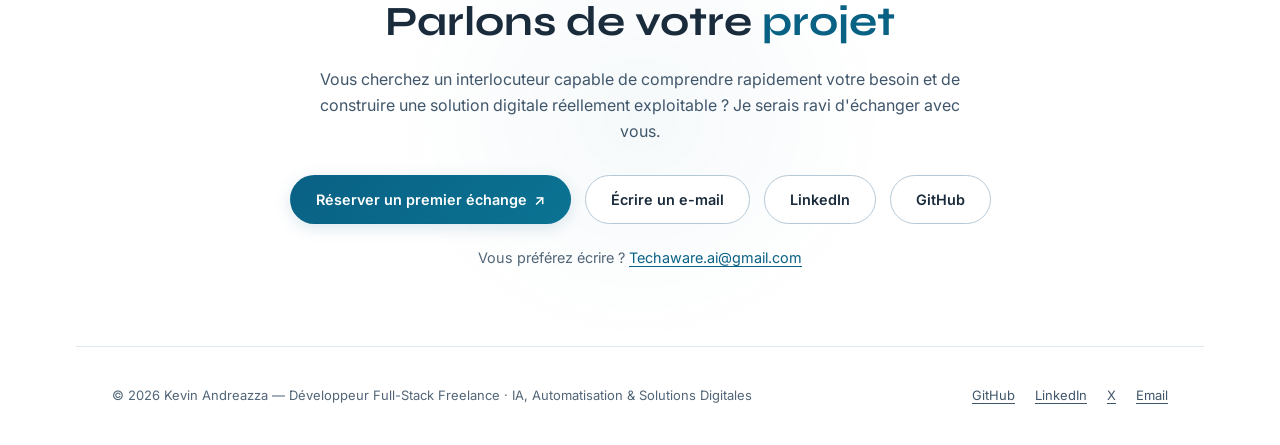
==== commit 59c879e3: "Equilibre la grille des realisations sur ordinateur" ====
--- a/docs/index.html
+++ b/docs/index.html
@@ -16,7 +16,7 @@
   <link rel="icon" href="assets/favicon.svg" type="image/svg+xml">
   <link rel="preconnect" href="https://fonts.googleapis.com">
   <link rel="preconnect" href="https://fonts.gstatic.com" crossorigin>
-  <link rel="stylesheet" href="css/style.css?v=20261027">
+  <link rel="stylesheet" href="css/style.css?v=20261027-2">
 </head>
 <body>
 <a class="skip-link" href="#contenu">Aller au contenu</a>
@@ -171,6 +171,19 @@
       <a class="project-link" href="https://pure-story.odoo.com/" target="_blank" rel="noopener noreferrer">Visiter le site<span aria-hidden="true"> ↗</span><span class="sr-only"> (nouvel onglet)</span></a>
     </div>
     <div class="project-card reveal-3d">
+      <img class="project-image" src="assets/comite-esplas.jpg" alt="Page d'accueil du site du Comité d'Esplas-de-Sérou" loading="lazy" width="1265" height="720">
+      <div class="project-meta">
+        <span class="project-type">Site web</span>
+        <span class="project-year">2025</span>
+      </div>
+      <h3>Site du Comité d'Esplas-de-Sérou</h3>
+      <p>Conception et structuration d'un site web destiné à centraliser les informations utiles, valoriser les activités locales et améliorer la communication autour des événements.</p>
+      <div class="project-stack">
+        <span>HTML / CSS</span><span>JavaScript</span><span>Responsive</span>
+      </div>
+      <a class="project-link" href="https://cdfesplas.com/" target="_blank" rel="noopener noreferrer">Visiter le site<span aria-hidden="true"> ↗</span><span class="sr-only"> (nouvel onglet)</span></a>
+    </div>
+    <div class="project-card reveal-3d">
       <div class="project-meta">
         <span class="project-type">IA + SaaS</span>
         <span class="project-year">2025 – En cours</span>
@@ -204,19 +217,6 @@
       <div class="project-stack">
         <span>Python</span><span>Custom TKinter</span><span>Figma</span><span>Build Automation</span>
       </div>
-    </div>
-    <div class="project-card reveal-3d">
-      <img class="project-image" src="assets/comite-esplas.jpg" alt="Page d'accueil du site du Comité d'Esplas-de-Sérou" loading="lazy" width="1265" height="720">
-      <div class="project-meta">
-        <span class="project-type">Site web</span>
-        <span class="project-year">2025</span>
-      </div>
-      <h3>Site du Comité d'Esplas-de-Sérou</h3>
-      <p>Conception et structuration d'un site web destiné à centraliser les informations utiles, valoriser les activités locales et améliorer la communication autour des événements.</p>
-      <div class="project-stack">
-        <span>HTML / CSS</span><span>JavaScript</span><span>Responsive</span>
-      </div>
-      <a class="project-link" href="https://cdfesplas.com/" target="_blank" rel="noopener noreferrer">Visiter le site<span aria-hidden="true"> ↗</span><span class="sr-only"> (nouvel onglet)</span></a>
     </div>
     <div class="project-card reveal-3d">
       <div class="project-meta">
--- a/docs/css/style.css
+++ b/docs/css/style.css
@@ -77,6 +77,8 @@
 .service-tag { display: inline-block; margin-top: 20px; padding: 4px 12px; border-radius: 100px; background: var(--accent-light); color: var(--accent); font-size: .77rem; font-weight: 600; }
 .projects-grid { display: grid; grid-template-columns: repeat(2, minmax(0, 1fr)); gap: 24px; align-items: start; }
 .project-card { display: flex; flex-direction: column; }
+.project-card:last-child:nth-child(odd) { grid-column: 1 / -1; }
+.project-card p { max-width: 72ch; }
 .project-image { display: block; width: 100%; height: auto; aspect-ratio: 16 / 10; object-fit: cover; object-position: top; border: 1px solid var(--card-border); border-radius: 10px; margin-bottom: 22px; background: var(--bg-soft); }
 .project-meta { display: flex; flex-wrap: wrap; justify-content: space-between; align-items: center; gap: 8px; margin-bottom: 16px; font-size: .78rem; }
 .project-type { background: var(--accent-light); color: var(--accent); border-radius: 100px; padding: 4px 12px; font-weight: 600; }
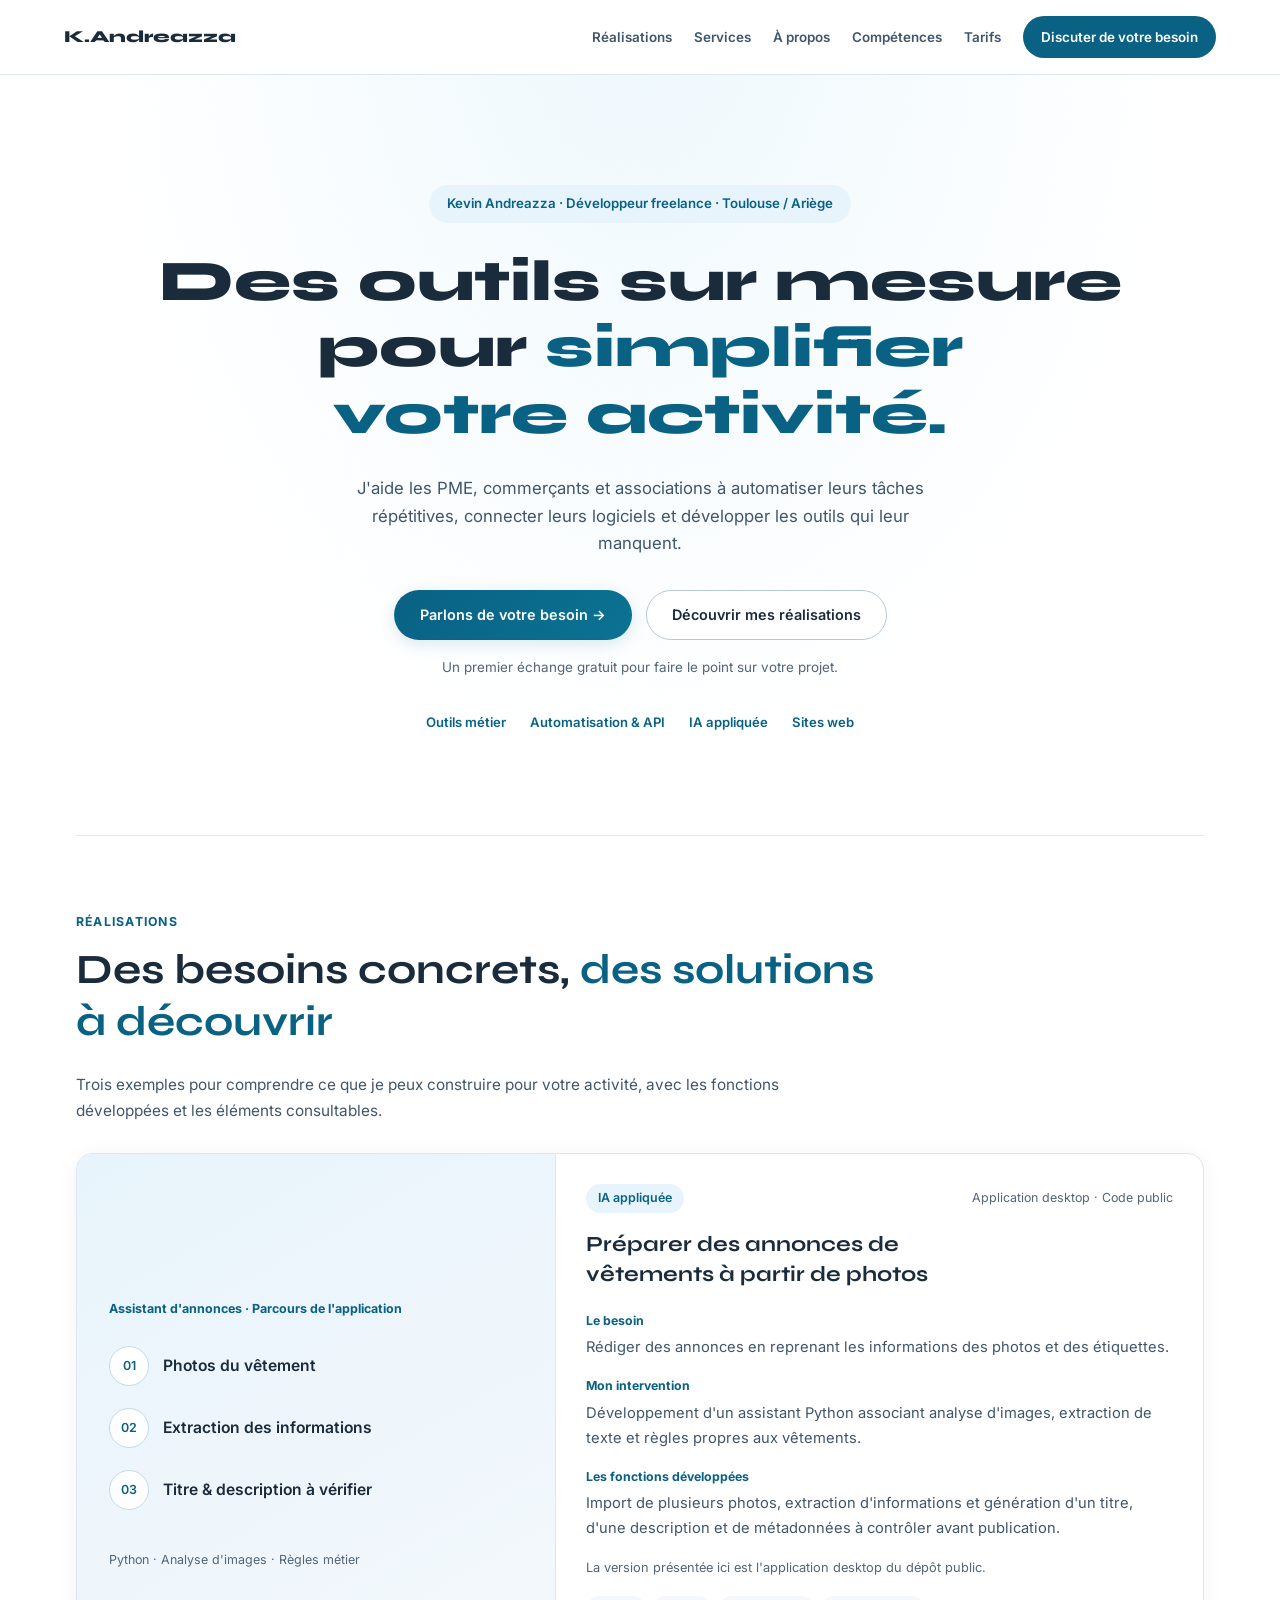
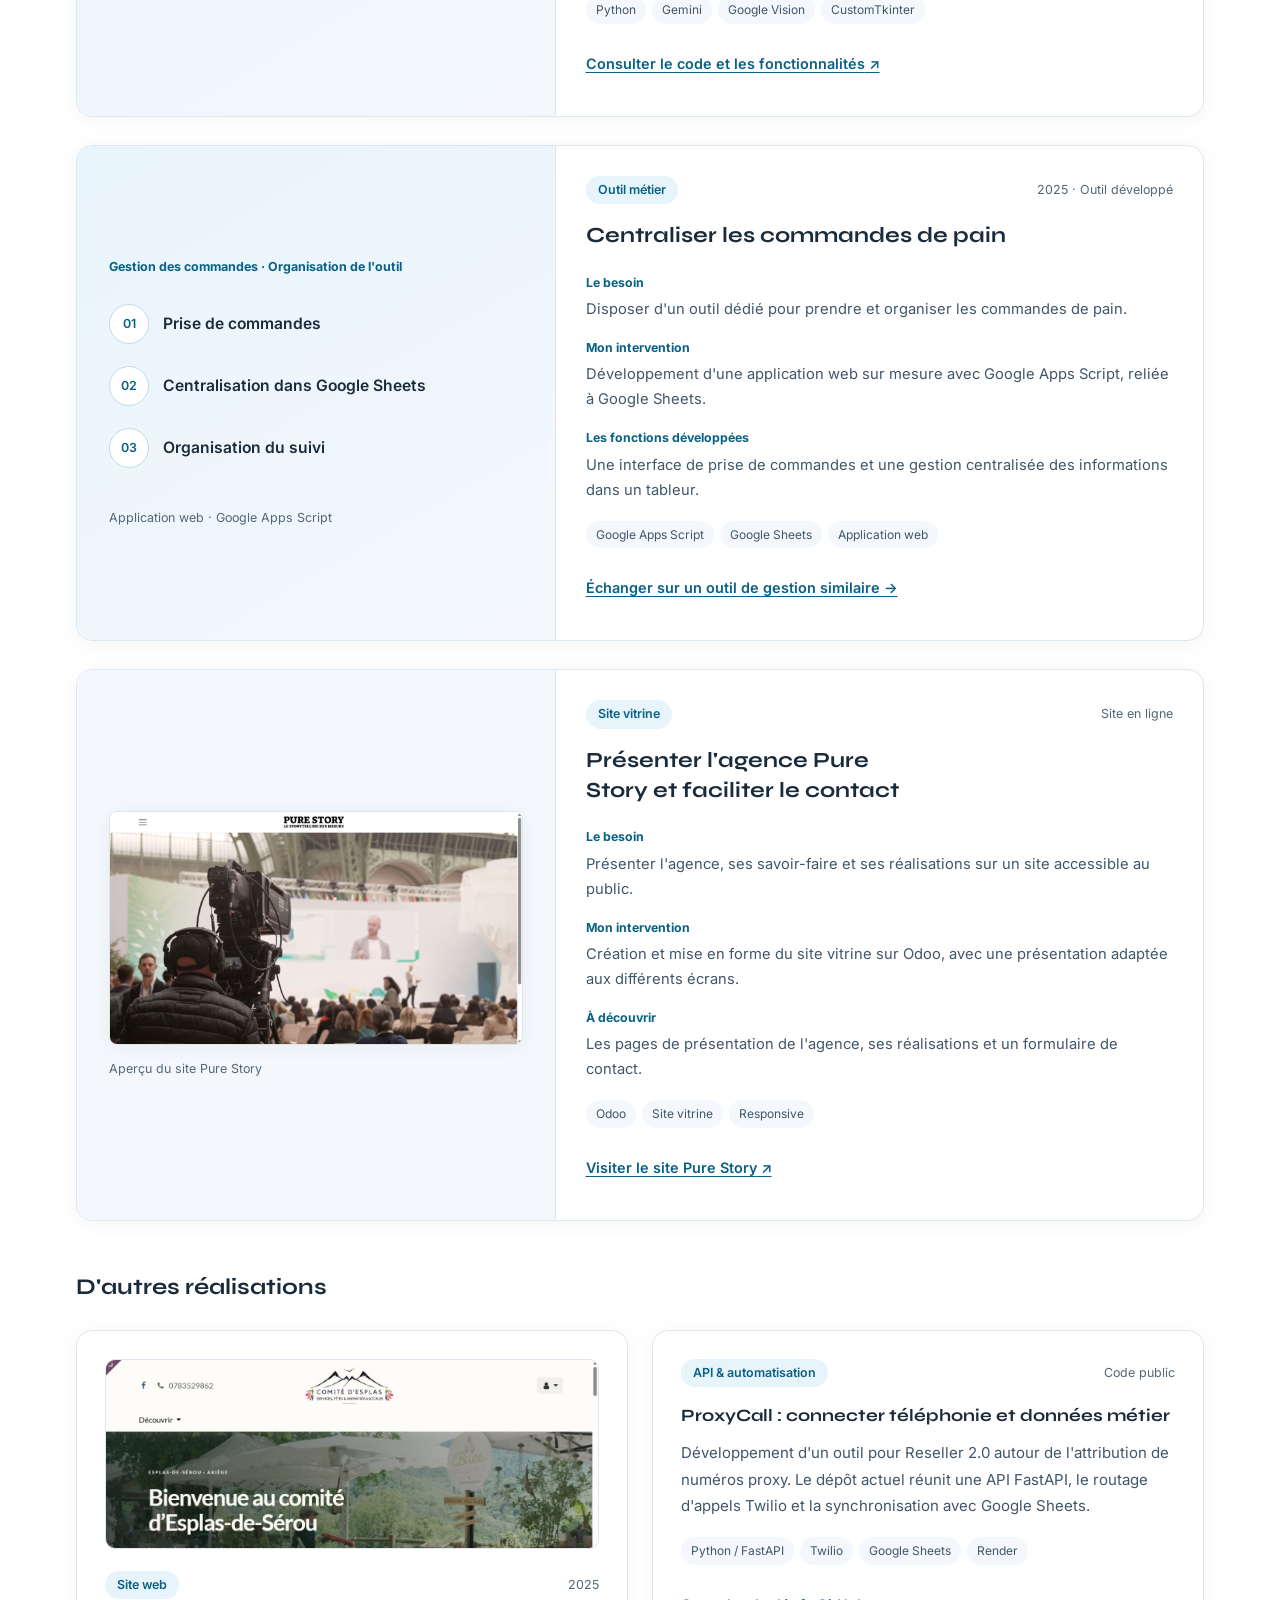
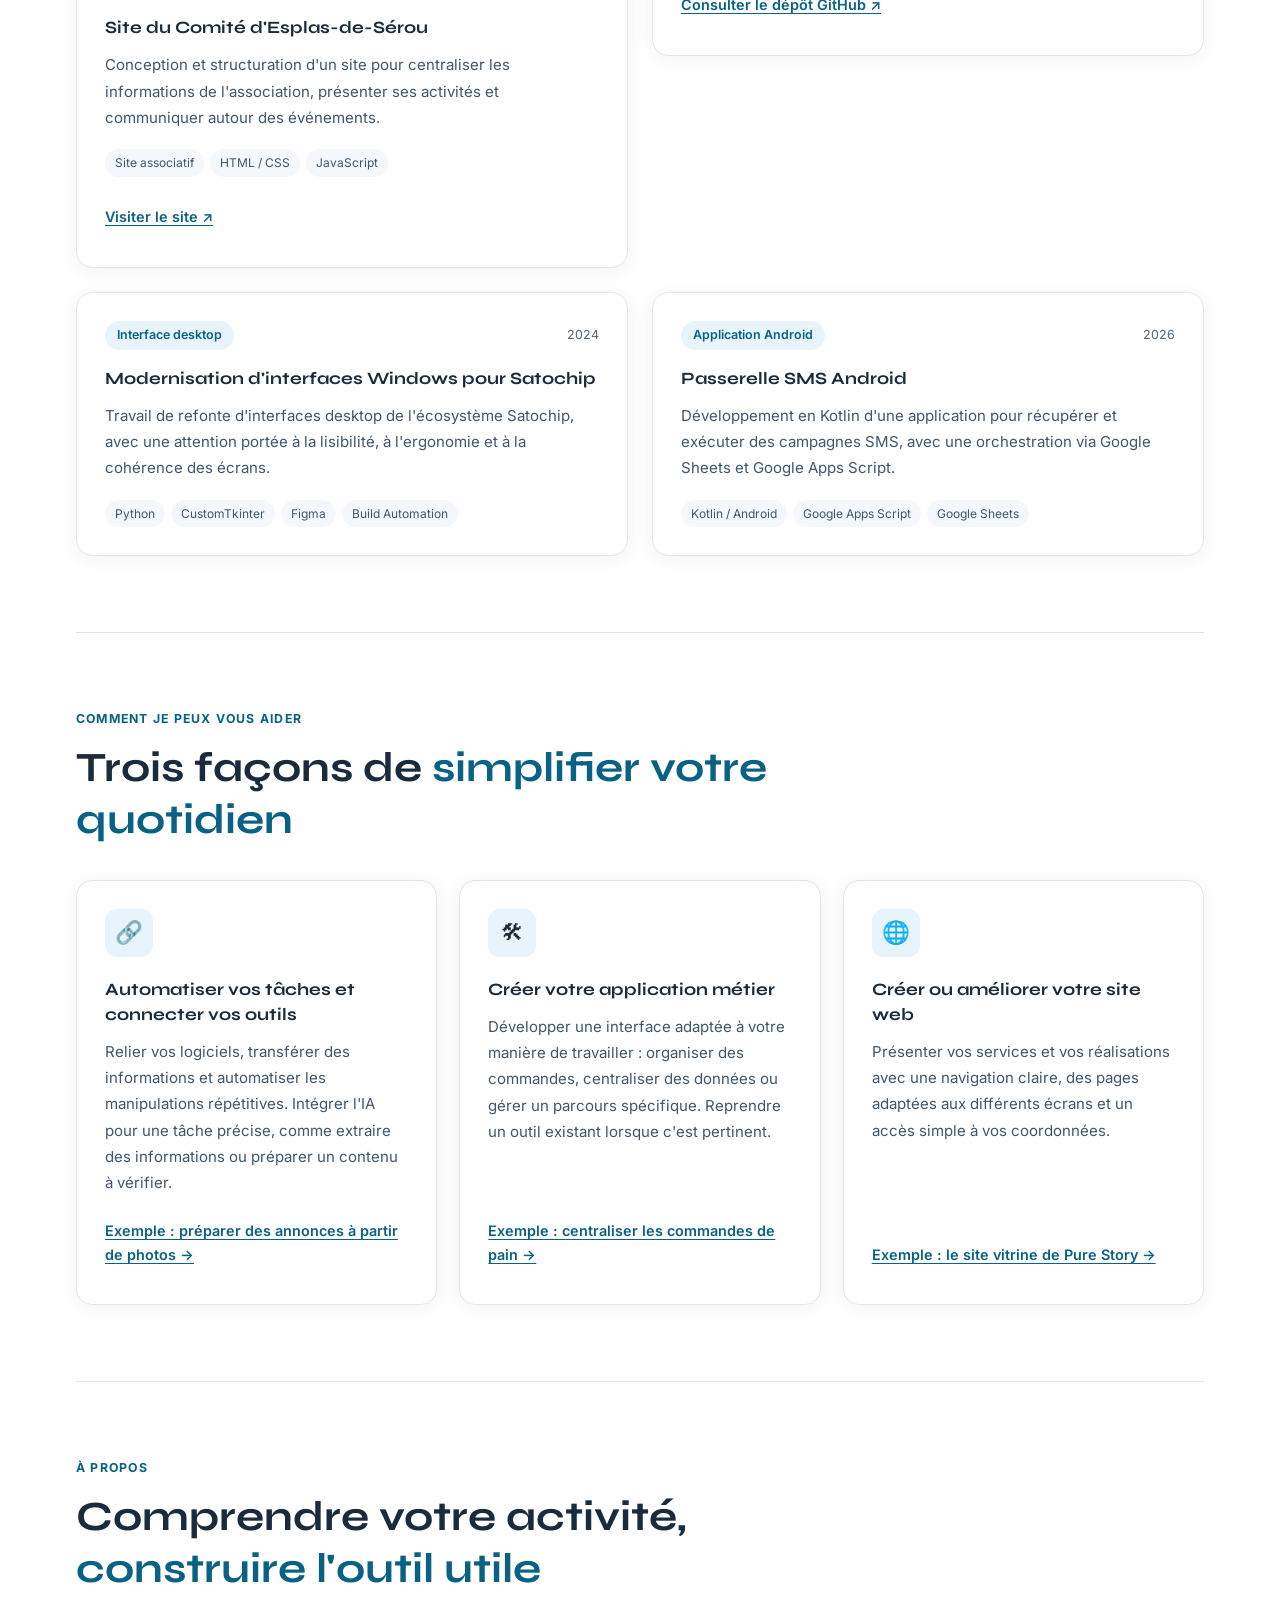
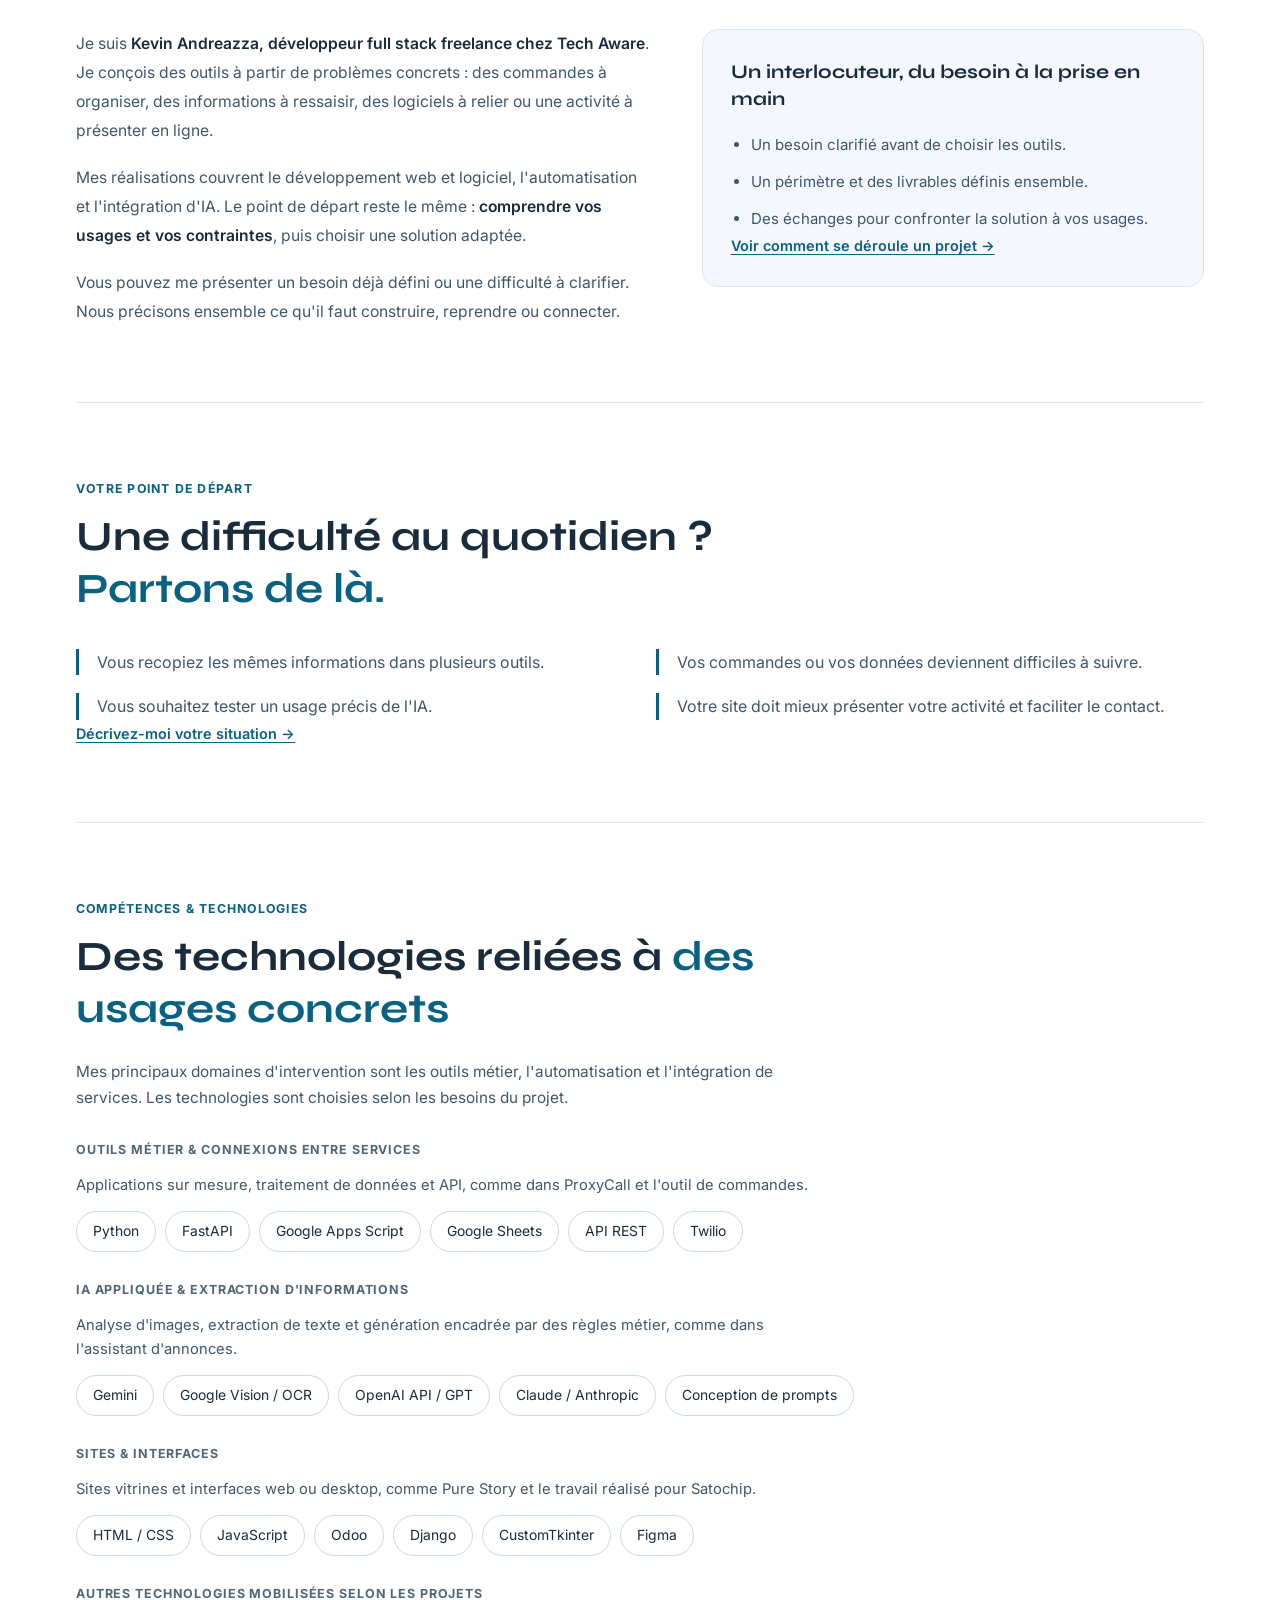
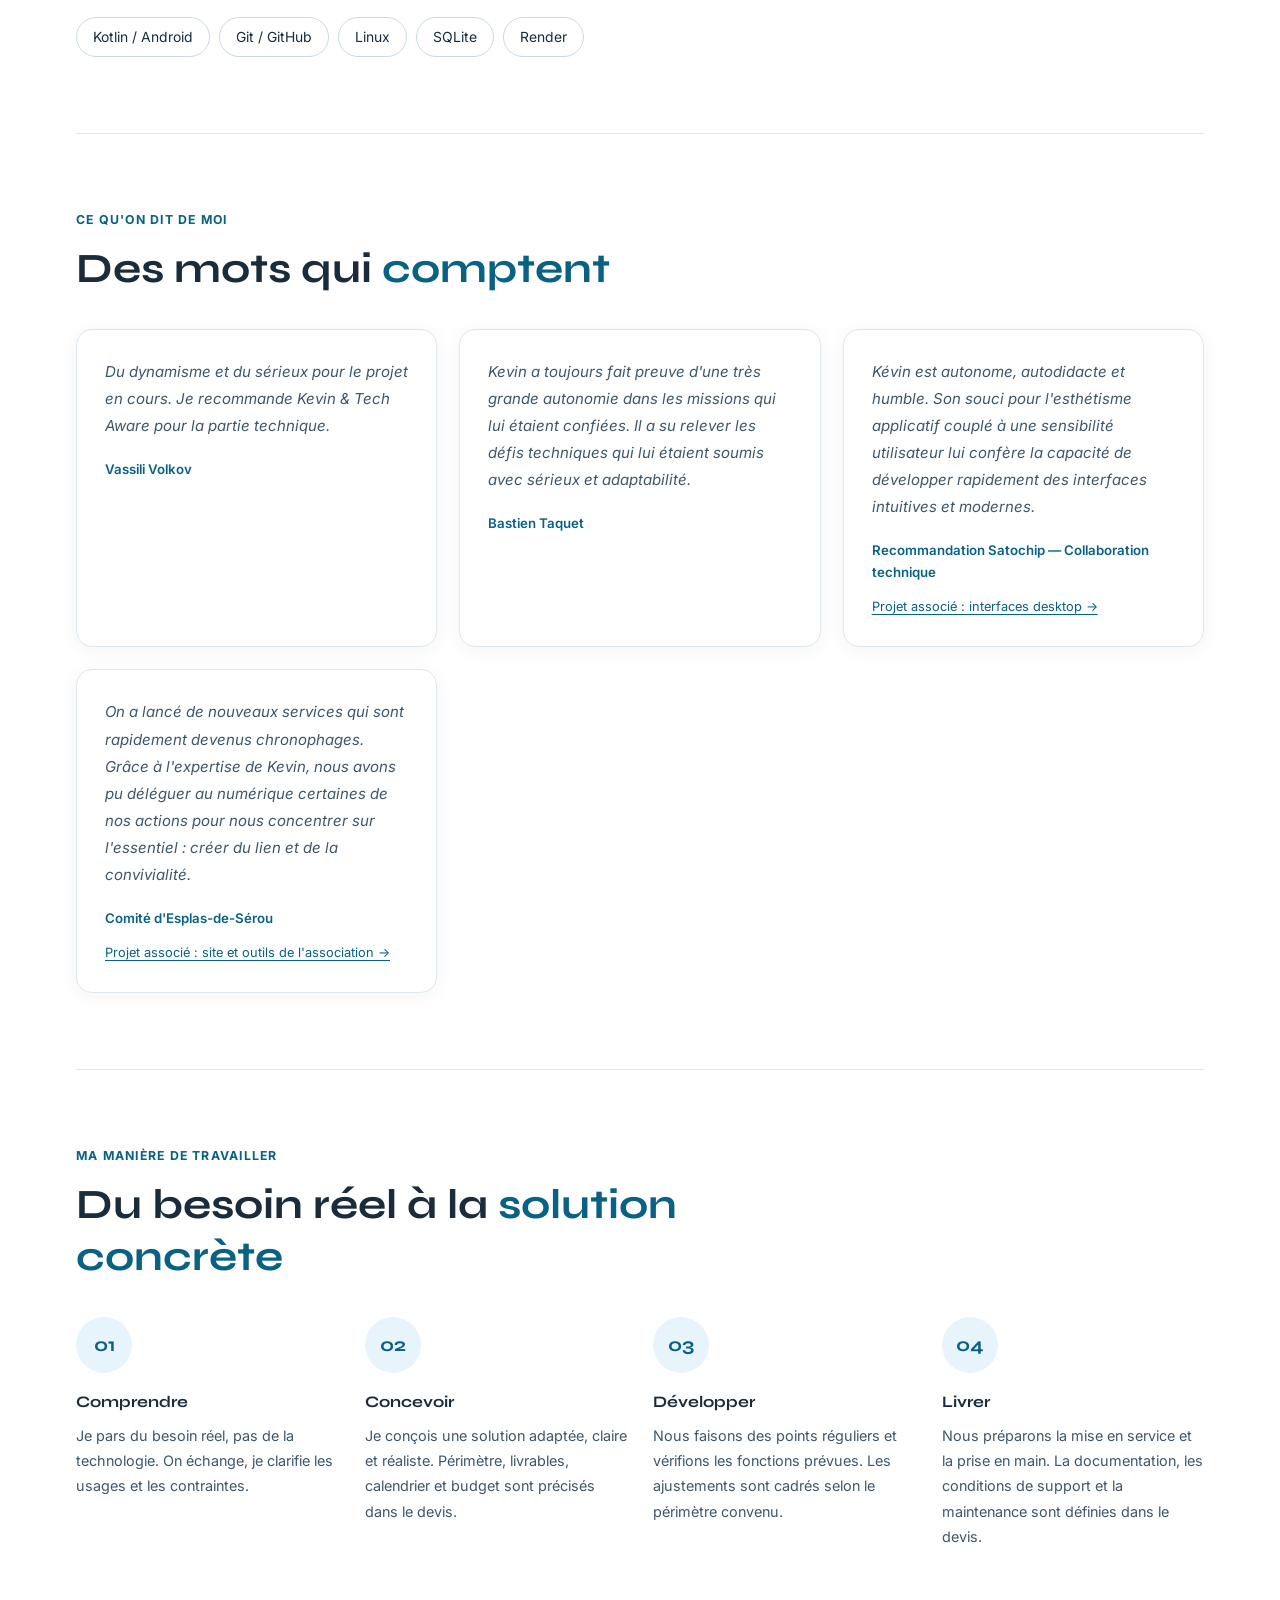
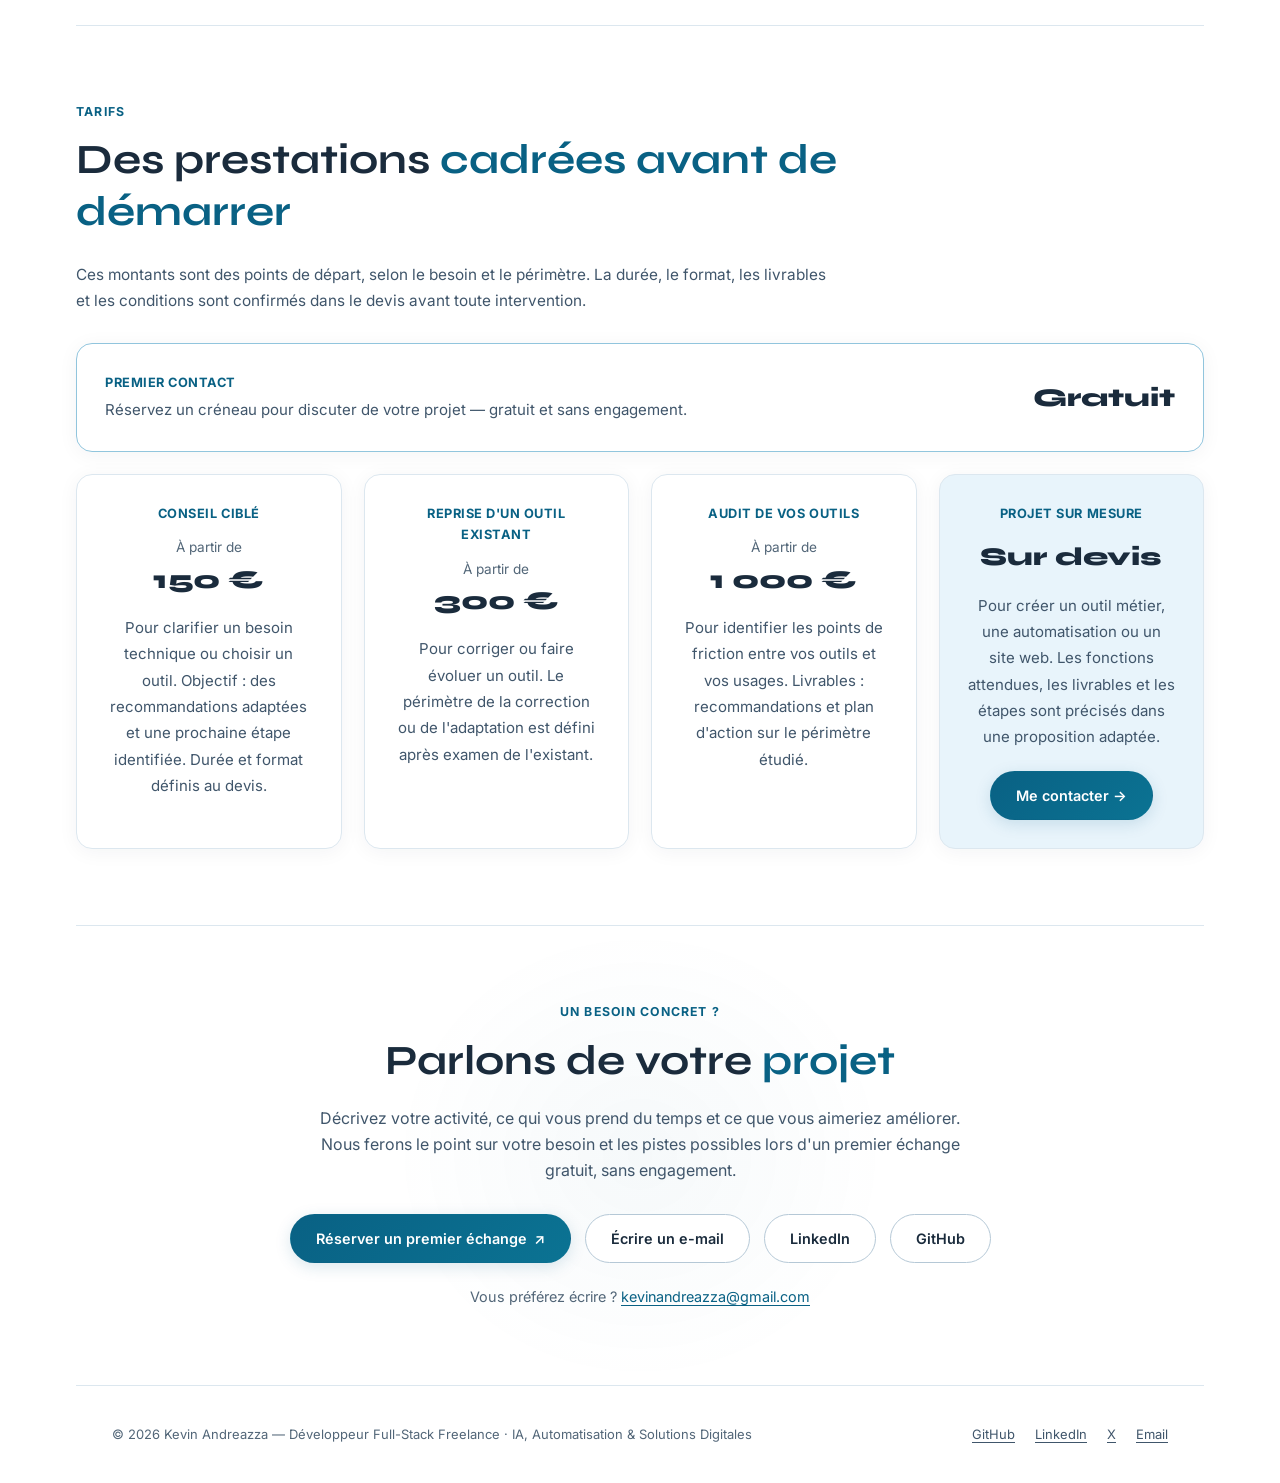
==== commit 9f8089b5: "Clarifie les offres et valorise les realisations du portfolio" ====
--- a/docs/index.html
+++ b/docs/index.html
@@ -3,8 +3,8 @@
 <head>
   <meta charset="UTF-8">
   <meta name="viewport" content="width=device-width, initial-scale=1.0">
-  <title>Kevin Andreazza — Développeur Full-Stack Freelance · IA, Automatisation & Solutions Digitales</title>
-  <meta name="description" content="Kevin Andreazza, développeur freelance à Toulouse et en Ariège. Développement web, outils métier, automatisation et IA appliquée. Découvrez mes réalisations et parlons de votre projet.">
+  <title>Kevin Andreazza — Développeur freelance · Outils métier & automatisation</title>
+  <meta name="description" content="Kevin Andreazza, développeur freelance à Toulouse et en Ariège. Des outils métier, automatisations et sites web sur mesure pour simplifier votre activité.">
   <link rel="canonical" href="https://tech-aware.github.io/dev_profile_kevin/">
   <meta name="theme-color" content="#096184">
   <meta property="og:type" content="website">
@@ -16,7 +16,7 @@
   <link rel="icon" href="assets/favicon.svg" type="image/svg+xml">
   <link rel="preconnect" href="https://fonts.googleapis.com">
   <link rel="preconnect" href="https://fonts.gstatic.com" crossorigin>
-  <link rel="stylesheet" href="css/style.css?v=20261027-2">
+  <link rel="stylesheet" href="css/style.css?v=20261027-3">
 </head>
 <body>
 <a class="skip-link" href="#contenu">Aller au contenu</a>
@@ -27,9 +27,9 @@
   <a class="logo" href="#top" aria-label="Kevin Andreazza, accueil">K.Andreazza</a>
   <button class="nav-toggle" type="button" aria-expanded="false" aria-controls="navigation-links">Menu <span aria-hidden="true">☰</span></button>
   <div class="nav-links" id="navigation-links">
+    <a href="#projects">Réalisations</a>
+    <a href="#services">Services</a>
     <a href="#about">À propos</a>
-    <a href="#services">Services</a>
-    <a href="#projects">Réalisations</a>
     <a href="#stack">Compétences</a>
     <a href="#pricing">Tarifs</a>
     <a href="#contact" class="nav-cta">Discuter de votre besoin</a>
@@ -39,30 +39,139 @@
 <main id="contenu" tabindex="-1">
 <!-- HERO -->
 <section class="hero" id="top">
-  <div class="hero-label">Développeur Freelance — Toulouse / Ariège, Occitanie</div>
-  <h1>Développeur<br><em>Freelance</em></h1>
-  <p class="hero-sub">Outils sur mesure, automatisation, IA appliquée et solutions digitales pour PME, commerçants, associations et porteurs de projet.</p>
+  <div class="hero-label">Kevin Andreazza · Développeur freelance · Toulouse / Ariège</div>
+  <h1>Des outils sur mesure pour <em>simplifier votre activité.</em></h1>
+  <p class="hero-sub">J'aide les PME, commerçants et associations à automatiser leurs tâches répétitives, connecter leurs logiciels et développer les outils qui leur manquent.</p>
   <div class="hero-actions">
-    <a href="#contact" class="btn-primary">Discuter de votre besoin →</a>
-    <a href="#projects" class="btn-secondary">Voir mes réalisations</a>
-  </div>
-  <div class="hero-icons">
-    <div class="hero-icon-item">
-      <div class="hero-icon-circle">🚀</div>
-      <span class="hero-icon-label">Automatisation</span>
-    </div>
-    <div class="hero-icon-item">
-      <div class="hero-icon-circle">💡</div>
-      <span class="hero-icon-label">IA appliquée</span>
-    </div>
-    <div class="hero-icon-item">
-      <div class="hero-icon-circle">🔗</div>
-      <span class="hero-icon-label">Intégration d'API</span>
-    </div>
-    <div class="hero-icon-item">
-      <div class="hero-icon-circle">🛠</div>
-      <span class="hero-icon-label">Outils métier</span>
-    </div>
+    <a href="#contact" class="btn-primary">Parlons de votre besoin →</a>
+    <a href="#projects" class="btn-secondary">Découvrir mes réalisations</a>
+  </div>
+  <p class="hero-note">Un premier échange gratuit pour faire le point sur votre projet.</p>
+  <ul class="hero-skills" aria-label="Domaines d'intervention">
+    <li>Outils métier</li><li>Automatisation &amp; API</li><li>IA appliquée</li><li>Sites web</li>
+  </ul>
+</section>
+
+<div class="section-divider"></div>
+
+<!-- PROJECTS -->
+<section id="projects">
+  <div class="section-label reveal">Réalisations</div>
+  <h2 class="section-title reveal-3d">Des besoins concrets, <em>des solutions à découvrir</em></h2>
+  <p class="section-intro">Trois exemples pour comprendre ce que je peux construire pour votre activité, avec les fonctions développées et les éléments consultables.</p>
+  <div class="case-studies">
+    <article class="case-study reveal" id="case-vinted">
+      <div class="case-visual flow-visual">
+        <p class="visual-label">Assistant d'annonces · Parcours de l'application</p>
+        <ol class="workflow"><li>Photos du vêtement</li><li>Extraction des informations</li><li>Titre &amp; description à vérifier</li></ol>
+        <p class="visual-caption">Python · Analyse d'images · Règles métier</p>
+      </div>
+      <div class="case-content">
+        <div class="project-meta"><span class="project-type">IA appliquée</span><span class="project-year">Application desktop · Code public</span></div>
+        <h3>Préparer des annonces de vêtements à partir de photos</h3>
+        <dl class="case-details">
+          <div><dt>Le besoin</dt><dd>Rédiger des annonces en reprenant les informations des photos et des étiquettes.</dd></div>
+          <div><dt>Mon intervention</dt><dd>Développement d'un assistant Python associant analyse d'images, extraction de texte et règles propres aux vêtements.</dd></div>
+          <div><dt>Les fonctions développées</dt><dd>Import de plusieurs photos, extraction d'informations et génération d'un titre, d'une description et de métadonnées à contrôler avant publication.</dd></div>
+        </dl>
+        <p class="case-status">La version présentée ici est l'application desktop du dépôt public.</p>
+        <div class="project-stack"><span>Python</span><span>Gemini</span><span>Google Vision</span><span>CustomTkinter</span></div>
+        <a class="project-link" href="https://github.com/Tech-Aware/vinted-assistant-v1.0.0" target="_blank" rel="noopener noreferrer">Consulter le code et les fonctionnalités<span aria-hidden="true"> ↗</span><span class="sr-only"> (nouvel onglet)</span></a>
+      </div>
+    </article>
+    <article class="case-study reveal" id="case-pain">
+      <div class="case-visual flow-visual">
+        <p class="visual-label">Gestion des commandes · Organisation de l'outil</p>
+        <ol class="workflow"><li>Prise de commandes</li><li>Centralisation dans Google Sheets</li><li>Organisation du suivi</li></ol>
+        <p class="visual-caption">Application web · Google Apps Script</p>
+      </div>
+      <div class="case-content">
+        <div class="project-meta"><span class="project-type">Outil métier</span><span class="project-year">2025 · Outil développé</span></div>
+        <h3>Centraliser les commandes de pain</h3>
+        <dl class="case-details">
+          <div><dt>Le besoin</dt><dd>Disposer d'un outil dédié pour prendre et organiser les commandes de pain.</dd></div>
+          <div><dt>Mon intervention</dt><dd>Développement d'une application web sur mesure avec Google Apps Script, reliée à Google Sheets.</dd></div>
+          <div><dt>Les fonctions développées</dt><dd>Une interface de prise de commandes et une gestion centralisée des informations dans un tableur.</dd></div>
+        </dl>
+        <div class="project-stack"><span>Google Apps Script</span><span>Google Sheets</span><span>Application web</span></div>
+        <a class="project-link" href="#contact">Échanger sur un outil de gestion similaire →</a>
+      </div>
+    </article>
+    <article class="case-study reveal" id="case-pure-story">
+      <div class="case-visual site-visual">
+        <img src="assets/pure-story.jpg" alt="Page d'accueil du site Pure Story présentant l'agence et ses réalisations" loading="lazy" width="1265" height="720">
+        <p class="visual-caption">Aperçu du site Pure Story</p>
+      </div>
+      <div class="case-content">
+        <div class="project-meta"><span class="project-type">Site vitrine</span><span class="project-year">Site en ligne</span></div>
+        <h3>Présenter l'agence Pure Story et faciliter le contact</h3>
+        <dl class="case-details">
+          <div><dt>Le besoin</dt><dd>Présenter l'agence, ses savoir-faire et ses réalisations sur un site accessible au public.</dd></div>
+          <div><dt>Mon intervention</dt><dd>Création et mise en forme du site vitrine sur Odoo, avec une présentation adaptée aux différents écrans.</dd></div>
+          <div><dt>À découvrir</dt><dd>Les pages de présentation de l'agence, ses réalisations et un formulaire de contact.</dd></div>
+        </dl>
+        <div class="project-stack"><span>Odoo</span><span>Site vitrine</span><span>Responsive</span></div>
+        <a class="project-link" href="https://pure-story.odoo.com/" target="_blank" rel="noopener noreferrer">Visiter le site Pure Story<span aria-hidden="true"> ↗</span><span class="sr-only"> (nouvel onglet)</span></a>
+      </div>
+    </article>
+  </div>
+  <h3 class="other-projects-title">D'autres réalisations</h3>
+  <div class="projects-grid">
+    <article class="project-card reveal-3d" id="project-comite">
+      <img class="project-image" src="assets/comite-esplas.jpg" alt="Page d'accueil du site du Comité d'Esplas-de-Sérou" loading="lazy" width="1265" height="720">
+      <div class="project-meta"><span class="project-type">Site web</span><span class="project-year">2025</span></div>
+      <h3>Site du Comité d'Esplas-de-Sérou</h3>
+      <p>Conception et structuration d'un site pour centraliser les informations de l'association, présenter ses activités et communiquer autour des événements.</p>
+      <div class="project-stack"><span>Site associatif</span><span>HTML / CSS</span><span>JavaScript</span></div>
+      <a class="project-link" href="https://cdfesplas.com/" target="_blank" rel="noopener noreferrer">Visiter le site<span aria-hidden="true"> ↗</span><span class="sr-only"> (nouvel onglet)</span></a>
+    </article>
+    <article class="project-card reveal-3d">
+      <div class="project-meta"><span class="project-type">API &amp; automatisation</span><span class="project-year">Code public</span></div>
+      <h3>ProxyCall : connecter téléphonie et données métier</h3>
+      <p>Développement d'un outil pour Reseller 2.0 autour de l'attribution de numéros proxy. Le dépôt actuel réunit une API FastAPI, le routage d'appels Twilio et la synchronisation avec Google Sheets.</p>
+      <div class="project-stack"><span>Python / FastAPI</span><span>Twilio</span><span>Google Sheets</span><span>Render</span></div>
+      <a class="project-link" href="https://github.com/Tech-Aware/ProxyCall" target="_blank" rel="noopener noreferrer">Consulter le dépôt GitHub<span aria-hidden="true"> ↗</span><span class="sr-only"> (nouvel onglet)</span></a>
+    </article>
+    <article class="project-card reveal-3d" id="project-satochip">
+      <div class="project-meta"><span class="project-type">Interface desktop</span><span class="project-year">2024</span></div>
+      <h3>Modernisation d'interfaces Windows pour Satochip</h3>
+      <p>Travail de refonte d'interfaces desktop de l'écosystème Satochip, avec une attention portée à la lisibilité, à l'ergonomie et à la cohérence des écrans.</p>
+      <div class="project-stack"><span>Python</span><span>CustomTkinter</span><span>Figma</span><span>Build Automation</span></div>
+    </article>
+    <article class="project-card reveal-3d">
+      <div class="project-meta"><span class="project-type">Application Android</span><span class="project-year">2026</span></div>
+      <h3>Passerelle SMS Android</h3>
+      <p>Développement en Kotlin d'une application pour récupérer et exécuter des campagnes SMS, avec une orchestration via Google Sheets et Google Apps Script.</p>
+      <div class="project-stack"><span>Kotlin / Android</span><span>Google Apps Script</span><span>Google Sheets</span></div>
+    </article>
+  </div>
+</section>
+
+<div class="section-divider"></div>
+
+<!-- SERVICES -->
+<section id="services">
+  <div class="section-label reveal">Comment je peux vous aider</div>
+  <h2 class="section-title reveal-3d">Trois façons de <em>simplifier votre quotidien</em></h2>
+  <div class="services-grid">
+    <article class="service-card reveal-3d">
+      <div class="service-icon" aria-hidden="true">🔗</div>
+      <h3>Automatiser vos tâches et connecter vos outils</h3>
+      <p>Relier vos logiciels, transférer des informations et automatiser les manipulations répétitives. Intégrer l'IA pour une tâche précise, comme extraire des informations ou préparer un contenu à vérifier.</p>
+      <a class="project-link" href="#case-vinted">Exemple : préparer des annonces à partir de photos →</a>
+    </article>
+    <article class="service-card reveal-3d">
+      <div class="service-icon" aria-hidden="true">🛠</div>
+      <h3>Créer votre application métier</h3>
+      <p>Développer une interface adaptée à votre manière de travailler : organiser des commandes, centraliser des données ou gérer un parcours spécifique. Reprendre un outil existant lorsque c'est pertinent.</p>
+      <a class="project-link" href="#case-pain">Exemple : centraliser les commandes de pain →</a>
+    </article>
+    <article class="service-card reveal-3d">
+      <div class="service-icon" aria-hidden="true">🌐</div>
+      <h3>Créer ou améliorer votre site web</h3>
+      <p>Présenter vos services et vos réalisations avec une navigation claire, des pages adaptées aux différents écrans et un accès simple à vos coordonnées.</p>
+      <a class="project-link" href="#case-pure-story">Exemple : le site vitrine de Pure Story →</a>
+    </article>
   </div>
 </section>
 
@@ -71,29 +180,22 @@
 <!-- ABOUT -->
 <section id="about">
   <div class="section-label reveal">À propos</div>
-  <h2 class="section-title reveal-3d">Une approche <em>pragmatique</em>, orientée usage</h2>
+  <h2 class="section-title reveal-3d">Comprendre votre activité, <em>construire l'outil utile</em></h2>
   <div class="about-grid">
     <div class="about-text reveal">
-      <p><strong>Développeur full stack freelance</strong>, j'accompagne les PME, commerçants, associations et porteurs de projet dans la conception de <strong>solutions digitales sur mesure</strong> : développement web, outils métier, automatisation, intégration d'API, IA appliquée et structuration de présence en ligne.</p>
-      <p>Mon approche est pragmatique et orientée usage : <strong>comprendre rapidement le besoin</strong>, concevoir une solution claire, puis la rendre concrète et réellement exploitable au quotidien.</p>
-      <p>Mon objectif : construire des <strong>outils utiles et simples à prendre en main</strong>, qui trouvent leur place dans votre activité.</p>
-    </div>
-    <div class="about-highlight reveal-3d">
-      <div class="about-stat">
-        <div class="stat">
-          <div class="stat-value">5+</div>
-          <div class="stat-label">ans d'expérience</div>
-        </div>
-        <div class="stat">
-          <div class="stat-value">15+</div>
-          <div class="stat-label">projets livrés</div>
-        </div>
-      </div>
-      <div class="about-quote reveal">
-        « Kevin a toujours fait preuve d'une très grande autonomie dans les missions qui lui étaient confiées. Il a su relever les défis techniques qui lui étaient soumis avec sérieux et adaptabilité. »
-        <cite>— Bastien Taquet</cite>
-      </div>
-    </div>
+      <p>Je suis <strong>Kevin Andreazza, développeur full stack freelance chez Tech Aware</strong>. Je conçois des outils à partir de problèmes concrets : des commandes à organiser, des informations à ressaisir, des logiciels à relier ou une activité à présenter en ligne.</p>
+      <p>Mes réalisations couvrent le développement web et logiciel, l'automatisation et l'intégration d'IA. Le point de départ reste le même : <strong>comprendre vos usages et vos contraintes</strong>, puis choisir une solution adaptée.</p>
+      <p>Vous pouvez me présenter un besoin déjà défini ou une difficulté à clarifier. Nous précisons ensemble ce qu'il faut construire, reprendre ou connecter.</p>
+    </div>
+    <aside class="about-highlight reveal-3d" aria-label="Mon approche">
+      <h3>Un interlocuteur, du besoin à la prise en main</h3>
+      <ul class="approach-list">
+        <li>Un besoin clarifié avant de choisir les outils.</li>
+        <li>Un périmètre et des livrables définis ensemble.</li>
+        <li>Des échanges pour confronter la solution à vos usages.</li>
+      </ul>
+      <a class="project-link" href="#process">Voir comment se déroule un projet →</a>
+    </aside>
   </div>
 </section>
 
@@ -101,196 +203,42 @@
 
 <!-- CIBLES -->
 <section id="cibles">
-  <div class="section-label reveal">Pour qui</div>
-  <h2 class="section-title reveal-3d">PME · Commerçants · Associations · Institutions · <em>Porteurs de projet</em></h2>
-  <div class="about-text reveal" style="max-width:700px">
-    <p>Vous avez besoin d'un <strong>outil sur mesure</strong> pour simplifier un usage interne. Vous perdez du temps dans des tâches répétitives. Vous voulez relier plusieurs outils ou automatiser un flux. Vous cherchez une <strong>intégration concrète de l'IA</strong> dans votre activité. Vous avez une idée claire, ou au contraire un besoin flou à structurer techniquement.</p>
-  </div>
-</section>
-
-<div class="section-divider"></div>
-
-<!-- SERVICES -->
-<section id="services">
-  <div class="section-label reveal">Ce que je fais</div>
-  <h2 class="section-title reveal-3d">Des solutions digitales <em>sur mesure</em></h2>
-  <div class="services-grid">
-    <div class="service-card reveal-3d">
-      <div class="service-icon">⚡</div>
-      <h3>Développement web sur mesure</h3>
-      <p>Création de sites, interfaces et applications web pensées pour répondre à un besoin réel, avec une logique simple, claire et exploitable.</p>
-      <span class="service-tag">sites &amp; apps</span>
-    </div>
-    <div class="service-card reveal-3d">
-      <div class="service-icon">🛠</div>
-      <h3>Outils métier</h3>
-      <p>Conception d'outils sur mesure pour centraliser des informations, fluidifier des opérations et simplifier des usages quotidiens.</p>
-      <span class="service-tag">sur mesure</span>
-    </div>
-    <div class="service-card reveal-3d">
-      <div class="service-icon">🔄</div>
-      <h3>Automatisation</h3>
-      <p>Automatisation de tâches répétitives, de workflows et de processus internes pour faire gagner du temps et réduire les manipulations inutiles.</p>
-      <span class="service-tag">gain de temps</span>
-    </div>
-    <div class="service-card reveal-3d">
-      <div class="service-icon">🔗</div>
-      <h3>Intégration d'API</h3>
-      <p>Connexion de différents services, outils et systèmes pour créer des passerelles fiables entre données, interfaces et usages métier.</p>
-      <span class="service-tag">passerelles</span>
-    </div>
-    <div class="service-card reveal-3d">
-      <div class="service-icon">🧠</div>
-      <h3>IA appliquée</h3>
-      <p>Intégration pragmatique de l'intelligence artificielle dans des cas d'usage concrets : génération de contenus, assistance métier, structuration de données et optimisation de process.</p>
-      <span class="service-tag">ia concrète</span>
-    </div>
-    <div class="service-card reveal-3d">
-      <div class="service-icon">🌐</div>
-      <h3>Présence digitale</h3>
-      <p>Mise en place de pages web, interfaces, supports digitaux et dispositifs de présence en ligne utiles à l'activité.</p>
-      <span class="service-tag">visibilité</span>
-    </div>
-  </div>
-</section>
-
-<div class="section-divider"></div>
-
-<!-- PROJECTS -->
-<section id="projects">
-  <div class="section-label reveal">Réalisations</div>
-  <h2 class="section-title reveal-3d">Des projets <em>concrets</em></h2>
-  <p class="section-intro">Des sites publiés et des outils développés autour de besoins réels. Pour les projets publics, vous pouvez consulter le site ou le code.</p>
-  <div class="projects-grid">
-    <div class="project-card reveal-3d">
-      <img class="project-image" src="assets/pure-story.jpg" alt="Page d'accueil du site Pure Story" loading="lazy" width="1265" height="720">
-      <div class="project-meta"><span class="project-type">Site web</span><span class="project-year">En ligne</span></div>
-      <h3>Site vitrine Pure Story</h3>
-      <p>Un site pour présenter l'agence, ses savoirs-faire et ses réalisations, avec un formulaire pour prendre contact.</p>
-      <div class="project-stack"><span>Odoo</span><span>Site vitrine</span><span>Responsive</span></div>
-      <a class="project-link" href="https://pure-story.odoo.com/" target="_blank" rel="noopener noreferrer">Visiter le site<span aria-hidden="true"> ↗</span><span class="sr-only"> (nouvel onglet)</span></a>
-    </div>
-    <div class="project-card reveal-3d">
-      <img class="project-image" src="assets/comite-esplas.jpg" alt="Page d'accueil du site du Comité d'Esplas-de-Sérou" loading="lazy" width="1265" height="720">
-      <div class="project-meta">
-        <span class="project-type">Site web</span>
-        <span class="project-year">2025</span>
-      </div>
-      <h3>Site du Comité d'Esplas-de-Sérou</h3>
-      <p>Conception et structuration d'un site web destiné à centraliser les informations utiles, valoriser les activités locales et améliorer la communication autour des événements.</p>
-      <div class="project-stack">
-        <span>HTML / CSS</span><span>JavaScript</span><span>Responsive</span>
-      </div>
-      <a class="project-link" href="https://cdfesplas.com/" target="_blank" rel="noopener noreferrer">Visiter le site<span aria-hidden="true"> ↗</span><span class="sr-only"> (nouvel onglet)</span></a>
-    </div>
-    <div class="project-card reveal-3d">
-      <div class="project-meta">
-        <span class="project-type">IA + SaaS</span>
-        <span class="project-year">2025 – En cours</span>
-      </div>
-      <h3>Assistant IA pour revendeurs Vinted</h3>
-      <p>Outil conçu pour aider les revendeurs Vinted à générer titres et descriptions d'annonces. Initialement développé en Python, puis porté en web app collaborative avec Google Sheets, avec évolution en cours vers un SaaS multi-utilisateur.</p>
-      <div class="project-stack">
-        <span>Python</span><span>OpenAI API</span><span>Google Sheets</span><span>Web App</span>
-      </div>
-      <a class="project-link" href="https://github.com/Tech-Aware/vinted-assistant-v1.0.0" target="_blank" rel="noopener noreferrer">Voir le dépôt GitHub<span aria-hidden="true"> ↗</span><span class="sr-only"> (nouvel onglet)</span></a>
-    </div>
-    <div class="project-card reveal-3d">
-      <div class="project-meta">
-        <span class="project-type">Outil métier</span>
-        <span class="project-year">2025</span>
-      </div>
-      <h3>ProxyCall : souscription &amp; validation OTP</h3>
-      <p>Outil métier développé pour Reseller 2.0 afin de gérer la souscription de numéros proxy, avec contrôle anti-doublon, validation des coordonnées et parcours OTP structuré.</p>
-      <div class="project-stack">
-        <span>Python</span><span>API</span><span>OTP</span><span>Validation</span>
-      </div>
-      <a class="project-link" href="https://github.com/Tech-Aware/ProxyCall" target="_blank" rel="noopener noreferrer">Voir le dépôt GitHub<span aria-hidden="true"> ↗</span><span class="sr-only"> (nouvel onglet)</span></a>
-    </div>
-    <div class="project-card reveal-3d">
-      <div class="project-meta">
-        <span class="project-type">Open Source</span>
-        <span class="project-year">2024</span>
-      </div>
-      <h3>Refonte desktop Windows pour Satochip</h3>
-      <p>Travail de refonte et de modernisation de l'interface desktop Windows pour améliorer la lisibilité, l'ergonomie et la cohérence d'usage des applications de l'écosystème Satochip.</p>
-      <div class="project-stack">
-        <span>Python</span><span>Custom TKinter</span><span>Figma</span><span>Build Automation</span>
-      </div>
-    </div>
-    <div class="project-card reveal-3d">
-      <div class="project-meta">
-        <span class="project-type">Mobile</span>
-        <span class="project-year">2026</span>
-      </div>
-      <h3>Passerelle SMS Android en Kotlin</h3>
-      <p>Application mobile développée sur mesure pour récupérer et exécuter des campagnes SMS, en reliant interface Android, logique de polling et orchestration via Google Sheets et Google Apps Script.</p>
-      <div class="project-stack">
-        <span>Kotlin</span><span>Android</span><span>Google Apps Script</span><span>Google Sheets</span>
-      </div>
-    </div>
-    <div class="project-card reveal-3d">
-      <div class="project-meta">
-        <span class="project-type">Outil métier</span>
-        <span class="project-year">2025</span>
-      </div>
-      <h3>Application gestion des commandes de pain</h3>
-      <p>Outil développé sur mesure pour centraliser, organiser et simplifier la prise de commandes de pain, avec une logique de gestion reposant sur Google Sheets et Google Apps Script.</p>
-      <div class="project-stack">
-        <span>Google Apps Script</span><span>Google Sheets</span><span>Web App</span>
-      </div>
-    </div>
-  </div>
+  <div class="section-label reveal">Votre point de départ</div>
+  <h2 class="section-title reveal-3d">Une difficulté au quotidien ? <em>Partons de là.</em></h2>
+  <ul class="needs-list reveal">
+    <li>Vous recopiez les mêmes informations dans plusieurs outils.</li>
+    <li>Vos commandes ou vos données deviennent difficiles à suivre.</li>
+    <li>Vous souhaitez tester un usage précis de l'IA.</li>
+    <li>Votre site doit mieux présenter votre activité et faciliter le contact.</li>
+  </ul>
+  <a class="project-link" href="#contact">Décrivez-moi votre situation →</a>
 </section>
 
 <div class="section-divider"></div>
 
 <!-- STACK -->
 <section id="stack">
-  <div class="section-label reveal">Compétences &amp; Technologies</div>
-  <h2 class="section-title reveal-3d">Des compétences au service de <em>votre projet</em></h2>
+  <div class="section-label reveal">Compétences &amp; technologies</div>
+  <h2 class="section-title reveal-3d">Des technologies reliées à <em>des usages concrets</em></h2>
+  <p class="section-intro">Mes principaux domaines d'intervention sont les outils métier, l'automatisation et l'intégration de services. Les technologies sont choisies selon les besoins du projet.</p>
   <div class="stack-category reveal">
-    <div class="stack-category-label">Orienté client</div>
-    <div class="stack-row">
-      <span class="stack-pill">Développement web</span>
-      <span class="stack-pill">Logiciels personnalisés</span>
-      <span class="stack-pill">Automatisations</span>
-      <span class="stack-pill">Intégration d'API</span>
-      <span class="stack-pill">Intelligence artificielle</span>
-      <span class="stack-pill">Applications mobiles</span>
-    </div>
+    <h3 class="stack-category-label">Outils métier &amp; connexions entre services</h3>
+    <p class="stack-context">Applications sur mesure, traitement de données et API, comme dans ProxyCall et l'outil de commandes.</p>
+    <div class="stack-row"><span class="stack-pill">Python</span><span class="stack-pill">FastAPI</span><span class="stack-pill">Google Apps Script</span><span class="stack-pill">Google Sheets</span><span class="stack-pill">API REST</span><span class="stack-pill">Twilio</span></div>
   </div>
   <div class="stack-category reveal">
-    <div class="stack-category-label">Langages &amp; Frameworks</div>
-    <div class="stack-row">
-      <span class="stack-pill">Python</span>
-      <span class="stack-pill">JavaScript</span>
-      <span class="stack-pill">Kotlin</span>
-      <span class="stack-pill">Google Apps Script</span>
-      <span class="stack-pill">HTML / CSS</span>
-      <span class="stack-pill">Django</span>
-    </div>
+    <h3 class="stack-category-label">IA appliquée &amp; extraction d'informations</h3>
+    <p class="stack-context">Analyse d'images, extraction de texte et génération encadrée par des règles métier, comme dans l'assistant d'annonces.</p>
+    <div class="stack-row"><span class="stack-pill">Gemini</span><span class="stack-pill">Google Vision / OCR</span><span class="stack-pill">OpenAI API / GPT</span><span class="stack-pill">Claude / Anthropic</span><span class="stack-pill">Conception de prompts</span></div>
   </div>
   <div class="stack-category reveal">
-    <div class="stack-category-label">IA &amp; Automatisation</div>
-    <div class="stack-row">
-      <span class="stack-pill">OpenAI API / GPT</span>
-      <span class="stack-pill">Claude / Anthropic</span>
-      <span class="stack-pill">Prompt Engineering</span>
-      <span class="stack-pill">API REST</span>
-      <span class="stack-pill">Google Sheets</span>
-    </div>
+    <h3 class="stack-category-label">Sites &amp; interfaces</h3>
+    <p class="stack-context">Sites vitrines et interfaces web ou desktop, comme Pure Story et le travail réalisé pour Satochip.</p>
+    <div class="stack-row"><span class="stack-pill">HTML / CSS</span><span class="stack-pill">JavaScript</span><span class="stack-pill">Odoo</span><span class="stack-pill">Django</span><span class="stack-pill">CustomTkinter</span><span class="stack-pill">Figma</span></div>
   </div>
   <div class="stack-category reveal">
-    <div class="stack-category-label">Outils &amp; Plateformes</div>
-    <div class="stack-row">
-      <span class="stack-pill">Git / GitHub</span>
-      <span class="stack-pill">Figma</span>
-      <span class="stack-pill">Linux</span>
-      <span class="stack-pill">Android</span>
-      <span class="stack-pill">SQLite</span>
-      <span class="stack-pill">Custom TKinter</span>
-    </div>
+    <h3 class="stack-category-label">Autres technologies mobilisées selon les projets</h3>
+    <div class="stack-row"><span class="stack-pill">Kotlin / Android</span><span class="stack-pill">Git / GitHub</span><span class="stack-pill">Linux</span><span class="stack-pill">SQLite</span><span class="stack-pill">Render</span></div>
   </div>
 </section>
 
@@ -312,10 +260,12 @@
     <div class="testimonial reveal-3d">
       <p>Kévin est autonome, autodidacte et humble. Son souci pour l'esthétisme applicatif couplé à une sensibilité utilisateur lui confère la capacité de développer rapidement des interfaces intuitives et modernes.</p>
       <div class="testimonial-author">Recommandation Satochip — Collaboration technique</div>
+      <a class="testimonial-context" href="#project-satochip">Projet associé : interfaces desktop →</a>
     </div>
     <div class="testimonial reveal-3d">
       <p>On a lancé de nouveaux services qui sont rapidement devenus chronophages. Grâce à l'expertise de Kevin, nous avons pu déléguer au numérique certaines de nos actions pour nous concentrer sur l'essentiel : créer du lien et de la convivialité.</p>
       <div class="testimonial-author">Comité d'Esplas-de-Sérou</div>
+      <a class="testimonial-context" href="#project-comite">Projet associé : site et outils de l'association →</a>
     </div>
   </div>
 </section>
@@ -335,17 +285,17 @@
     <div class="step reveal-3d">
       <div class="step-num-wrap"><div class="step-num">02</div></div>
       <h4>Concevoir</h4>
-      <p>Je conçois une solution adaptée, claire et réaliste. Périmètre, délais, prix fixe — pas de surprise.</p>
+      <p>Je conçois une solution adaptée, claire et réaliste. Périmètre, livrables, calendrier et budget sont précisés dans le devis.</p>
     </div>
     <div class="step reveal-3d">
       <div class="step-num-wrap"><div class="step-num">03</div></div>
       <h4>Développer</h4>
-      <p>Je développe de manière fiable et exploitable. Points réguliers, code documenté, itérations incluses.</p>
+      <p>Nous faisons des points réguliers et vérifions les fonctions prévues. Les ajustements sont cadrés selon le périmètre convenu.</p>
     </div>
     <div class="step reveal-3d">
       <div class="step-num-wrap"><div class="step-num">04</div></div>
       <h4>Livrer</h4>
-      <p>Solution livrée, déployée, prête à être utilisée au quotidien. Support inclus après livraison.</p>
+      <p>Nous préparons la mise en service et la prise en main. La documentation, les conditions de support et la maintenance sont définies dans le devis.</p>
     </div>
   </div>
 </section>
@@ -355,8 +305,8 @@
 <!-- PRICING -->
 <section id="pricing">
   <div class="section-label reveal">Tarifs</div>
-  <h2 class="section-title reveal-3d">Des formules <em>claires</em>, sans surprise</h2>
-  <p class="section-intro">Les montants affichés sont des points de départ. Le périmètre, les livrables et les conditions sont précisés dans le devis.</p>
+  <h2 class="section-title reveal-3d">Des prestations <em>cadrées avant de démarrer</em></h2>
+  <p class="section-intro">Ces montants sont des points de départ, selon le besoin et le périmètre. La durée, le format, les livrables et les conditions sont confirmés dans le devis avant toute intervention.</p>
   <div class="pricing-grid">
     <a href="https://calendly.com/kevinandreazza/premier-contact" target="_blank" rel="noopener" class="pricing-card pricing-card-link reveal-3d">
       <div class="pricing-label">Premier contact</div>
@@ -364,27 +314,27 @@
       <p>Réservez un créneau pour discuter de votre projet — gratuit et sans engagement.</p>
     </a>
     <div class="pricing-card reveal-3d">
-      <div class="pricing-label">Consulting</div>
+      <div class="pricing-label">Conseil ciblé</div>
       <div class="pricing-prefix">À partir de</div>
       <div class="pricing-price">150 €</div>
-      <p>Conseil et accompagnement sur un sujet technique, une orientation stratégique ou un choix d'outil.</p>
+      <p>Pour clarifier un besoin technique ou choisir un outil. Objectif : des recommandations adaptées et une prochaine étape identifiée. Durée et format définis au devis.</p>
     </div>
     <div class="pricing-card reveal-3d">
-      <div class="pricing-label">Maintenance &amp; Rétro-ingénierie</div>
+      <div class="pricing-label">Reprise d'un outil existant</div>
       <div class="pricing-prefix">À partir de</div>
       <div class="pricing-price">300 €</div>
-      <p>Reprise d'un existant, correction, optimisation ou remise en état d'un outil ou d'un projet.</p>
+      <p>Pour corriger ou faire évoluer un outil. Le périmètre de la correction ou de l'adaptation est défini après examen de l'existant.</p>
     </div>
     <div class="pricing-card reveal-3d">
-      <div class="pricing-label">Audit complet</div>
+      <div class="pricing-label">Audit de vos outils</div>
       <div class="pricing-prefix">À partir de</div>
       <div class="pricing-price">1 000 €</div>
-      <p>Analyse approfondie de votre écosystème digital, avec recommandations concrètes et plan d'action.</p>
+      <p>Pour identifier les points de friction entre vos outils et vos usages. Livrables : recommandations et plan d'action sur le périmètre étudié.</p>
     </div>
     <div class="pricing-card pricing-card-accent reveal-3d">
       <div class="pricing-label">Projet sur mesure</div>
       <div class="pricing-price">Sur devis</div>
-      <p>Développement complet d'un outil, d'une application ou d'une solution digitale adaptée à votre activité.</p>
+      <p>Pour créer un outil métier, une automatisation ou un site web. Les fonctions attendues, les livrables et les étapes sont précisés dans une proposition adaptée.</p>
       <a href="#contact" class="btn-primary" style="margin-top:20px">Me contacter →</a>
     </div>
   </div>
@@ -397,15 +347,15 @@
   <div class="cta-glow" aria-hidden="true"></div>
   <div class="section-label reveal">Un besoin concret ?</div>
   <h2 class="section-title reveal-3d">Parlons de votre <em>projet</em></h2>
-  <p class="cta-sub reveal">Vous cherchez un interlocuteur capable de comprendre rapidement votre besoin et de construire une solution digitale réellement exploitable ? Je serais ravi d'échanger avec vous.</p>
+  <p class="cta-sub reveal">Décrivez votre activité, ce qui vous prend du temps et ce que vous aimeriez améliorer. Nous ferons le point sur votre besoin et les pistes possibles lors d'un premier échange gratuit, sans engagement.</p>
   <div class="cta-buttons reveal">
     <a href="https://calendly.com/kevinandreazza/premier-contact" target="_blank" rel="noopener noreferrer" class="btn-primary">Réserver un premier échange<span aria-hidden="true"> ↗</span><span class="sr-only"> (nouvel onglet)</span></a>
-    <a href="mailto:Techaware.ai@gmail.com" class="btn-secondary">Écrire un e-mail</a>
+    <a href="mailto:kevinandreazza@gmail.com" class="btn-secondary">Écrire un e-mail</a>
     <a href="https://www.linkedin.com/in/kevin-andreazza/" target="_blank" rel="noopener noreferrer" class="btn-secondary">LinkedIn</a>
     <a href="https://github.com/Tech-Aware" target="_blank" rel="noopener noreferrer" class="btn-secondary">GitHub</a>
 
   </div>
-  <p class="contact-address">Vous préférez écrire ? <a href="mailto:Techaware.ai@gmail.com">Techaware.ai@gmail.com</a></p>
+  <p class="contact-address">Vous préférez écrire ? <a href="mailto:kevinandreazza@gmail.com">kevinandreazza@gmail.com</a></p>
 </section>
 
 </main>
@@ -416,7 +366,7 @@
     <a href="https://github.com/Tech-Aware" target="_blank" rel="noopener noreferrer">GitHub</a>
     <a href="https://www.linkedin.com/in/kevin-andreazza/" target="_blank" rel="noopener noreferrer">LinkedIn</a>
     <a href="https://x.com/tech_aware_" target="_blank" rel="noopener noreferrer">X</a>
-    <a href="mailto:Techaware.ai@gmail.com">Email</a>
+    <a href="mailto:kevinandreazza@gmail.com">Email</a>
   </div>
 </footer>
 
--- a/docs/css/style.css
+++ b/docs/css/style.css
@@ -40,9 +40,11 @@
 section { padding: 76px 36px; max-width: 1200px; margin: 0 auto; position: relative; }
 .hero { min-height: min(760px, calc(100svh - 76px)); display: flex; flex-direction: column; justify-content: center; align-items: center; text-align: center; padding-top: 72px; padding-bottom: 64px; }
 .hero-label { color: var(--accent); background: var(--accent-light); border-radius: 100px; padding: 8px 18px; margin-bottom: 26px; font-size: .83rem; font-weight: 600; max-width: 100%; }
-.hero h1 { font-family: Syne, sans-serif; font-size: clamp(1.6rem, 6.5vw, 4.5rem); line-height: 1.13; font-weight: 800; max-width: 100%; }
+.hero h1 { font-family: Syne, sans-serif; font-size: clamp(2rem, 4.5vw, 3.6rem); line-height: 1.16; font-weight: 800; max-width: 1000px; text-wrap: balance; }
 .hero h1 em, .section-title em { font-style: normal; color: var(--accent); }
 .hero-sub { max-width: 610px; margin-top: 26px; font-size: 1.05rem; color: var(--fg-light); }
+.hero-note { color: var(--muted); font-size: .84rem; margin-top: 16px; }
+.hero-skills { list-style: none; display: flex; flex-wrap: wrap; justify-content: center; gap: 10px 24px; padding: 0; margin: 34px 0 0; color: var(--accent); font-size: .82rem; font-weight: 600; }
 .hero-actions { display: flex; flex-wrap: wrap; justify-content: center; gap: 14px; margin-top: 32px; }
 .btn-primary, .btn-secondary { display: inline-flex; justify-content: center; align-items: center; gap: 7px; padding: 13px 25px; border-radius: 100px; text-decoration: none; font-size: .9rem; font-weight: 600; border: 1px solid transparent; line-height: 1.5; text-align: center; min-height: 48px; transition: background-color .2s, box-shadow .2s; }
 .btn-primary { background: var(--accent-gradient); color: #fff; box-shadow: 0 4px 16px rgb(9 97 132 / 15%); }
@@ -63,6 +65,11 @@
 .about-text p + p { margin-top: 18px; }
 .about-text strong { color: var(--fg); font-weight: 600; }
 .about-highlight { background: var(--bg-soft); padding: 28px; border: 1px solid var(--card-border); border-radius: var(--radius); }
+.about-highlight h3 { font-family: Syne, sans-serif; font-size: 1.2rem; line-height: 1.45; }
+.approach-list { padding-left: 20px; margin: 20px 0 0; color: var(--fg-light); font-size: .94rem; }
+.approach-list li + li { margin-top: 12px; }
+.needs-list { list-style: none; padding: 0; margin: 0; display: grid; grid-template-columns: repeat(2, minmax(0, 1fr)); gap: 18px 32px; color: var(--fg-light); }
+.needs-list li { border-left: 3px solid var(--accent); padding-left: 18px; }
 .about-stat { display: flex; flex-wrap: wrap; justify-content: center; gap: 32px; }
 .stat { text-align: center; }
 .stat-value { color: var(--accent); font-family: Syne, sans-serif; font-size: 2.2rem; font-weight: 800; }
@@ -86,6 +93,32 @@
 .project-stack { display: flex; flex-wrap: wrap; gap: 6px; margin-top: 18px; }
 .project-stack span { background: var(--bg-soft); color: var(--fg-light); border-radius: 100px; padding: 4px 10px; font-size: .75rem; }
 .project-link { align-self: flex-start; margin-top: 18px; padding: 10px 0; font-size: .9rem; font-weight: 600; }
+.service-card { display: flex; flex-direction: column; }
+.service-card .project-link { margin-top: auto; padding-top: 22px; }
+.case-studies { display: grid; gap: 28px; }
+.case-study { display: grid; grid-template-columns: .85fr 1.15fr; border: 1px solid var(--card-border); border-radius: var(--radius); overflow: hidden; box-shadow: var(--card-shadow); background: #fff; scroll-margin-top: 24px; }
+.case-study > * { min-width: 0; }
+.case-visual { display: flex; flex-direction: column; justify-content: center; padding: 32px; background: var(--bg-soft); border-right: 1px solid var(--card-border); }
+.flow-visual { background: linear-gradient(150deg, #e8f4fb, #f4f8fc); }
+.visual-label { color: var(--accent); font-size: .78rem; font-weight: 700; }
+.workflow { list-style: none; counter-reset: flow; padding: 0; margin: 26px 0; }
+.workflow li { counter-increment: flow; display: flex; gap: 14px; align-items: center; font-size: .98rem; font-weight: 600; line-height: 1.5; }
+.workflow li::before { content: counter(flow, decimal-leading-zero); flex-shrink: 0; display: grid; place-items: center; width: 38px; height: 38px; border-radius: 50%; background: #fff; color: var(--accent); border: 1px solid #c1dbe8; font-size: .78rem; }
+.workflow li + li { margin-top: 22px; }
+.visual-caption { font-size: .78rem; color: var(--muted); margin-top: 14px; }
+.site-visual img { width: 100%; height: auto; border: 1px solid var(--card-border); border-radius: 8px; box-shadow: var(--card-shadow); }
+.case-content { padding: 30px; }
+.case-content h3 { font-family: Syne, sans-serif; font-size: 1.35rem; line-height: 1.4; text-wrap: balance; }
+.case-details { margin: 22px 0 0; }
+.case-details > div + div { margin-top: 16px; }
+.case-details dt { color: var(--accent); font-size: .77rem; font-weight: 700; margin-bottom: 4px; }
+.case-details dd { margin: 0; color: var(--fg-light); font-size: .92rem; line-height: 1.7; }
+.case-status { color: var(--muted); font-size: .8rem; margin-top: 16px; }
+.case-content .project-link { display: inline-block; }
+.other-projects-title { font-family: Syne, sans-serif; font-size: 1.4rem; margin: 48px 0 24px; }
+.projects-grid .project-image { max-height: 190px; aspect-ratio: auto; object-fit: cover; }
+.stack-context { color: var(--fg-light); font-size: .92rem; max-width: 760px; margin-bottom: 14px; }
+.testimonial-context { display: inline-block; margin-top: 12px; font-size: .8rem; }
 .stack-category { margin-bottom: 28px; }
 .stack-category:last-child { margin-bottom: 0; }
 .stack-category-label { font-size: .78rem; font-weight: 700; color: var(--muted); text-transform: uppercase; letter-spacing: .07em; margin-bottom: 12px; }
@@ -106,6 +139,13 @@
 .pricing-card-link { text-decoration: none; color: inherit; border-color: #91c5dd; }
 .pricing-card-link:hover { background: var(--accent-light); }
 .pricing-card-accent { background: var(--accent-light); }
+.pricing-card-link { grid-column: 1 / -1; }
+@media (min-width: 701px) {
+  .pricing-card-link { display: grid; grid-template-columns: 1fr auto; text-align: left; align-items: center; gap: 4px 24px; }
+  .pricing-card-link .pricing-label { margin-bottom: 0; }
+  .pricing-card-link .pricing-price { grid-column: 2; grid-row: 1 / 3; margin-bottom: 0; }
+  .pricing-card-link p { grid-column: 1; }
+}
 .cta-section { text-align: center; }
 .cta-section .section-title { margin: 0 auto 18px; }
 .cta-sub { max-width: 650px; margin: 0 auto 30px; color: var(--fg-light); }
@@ -135,6 +175,8 @@
   html { scroll-padding-top: 94px; }
   .about-grid { grid-template-columns: 1fr; gap: 28px; }
   .process-steps { grid-template-columns: repeat(2, minmax(0, 1fr)); }
+  .case-study { grid-template-columns: .8fr 1.2fr; }
+  .case-visual, .case-content { padding: 24px; }
 }
 @media (max-width: 700px) {
   section { padding: 52px 24px; }
@@ -147,6 +189,12 @@
   .section-title { margin-bottom: 26px; }
   .section-intro { margin-top: -4px; }
   .projects-grid { grid-template-columns: 1fr; }
+  .case-study { grid-template-columns: 1fr; }
+  .case-visual { border-right: 0; border-bottom: 1px solid var(--card-border); }
+  .case-content h3 { font-size: 1.22rem; }
+  .needs-list { grid-template-columns: 1fr; }
+  .hero-skills { gap: 10px 18px; margin-top: 26px; }
+  .hero-note { max-width: 260px; }
   .service-card, .project-card, .testimonial, .pricing-card, .about-highlight { padding: 22px; }
   .about-quote { padding: 12px 14px; }
   .section-divider { margin-inline: 24px; }
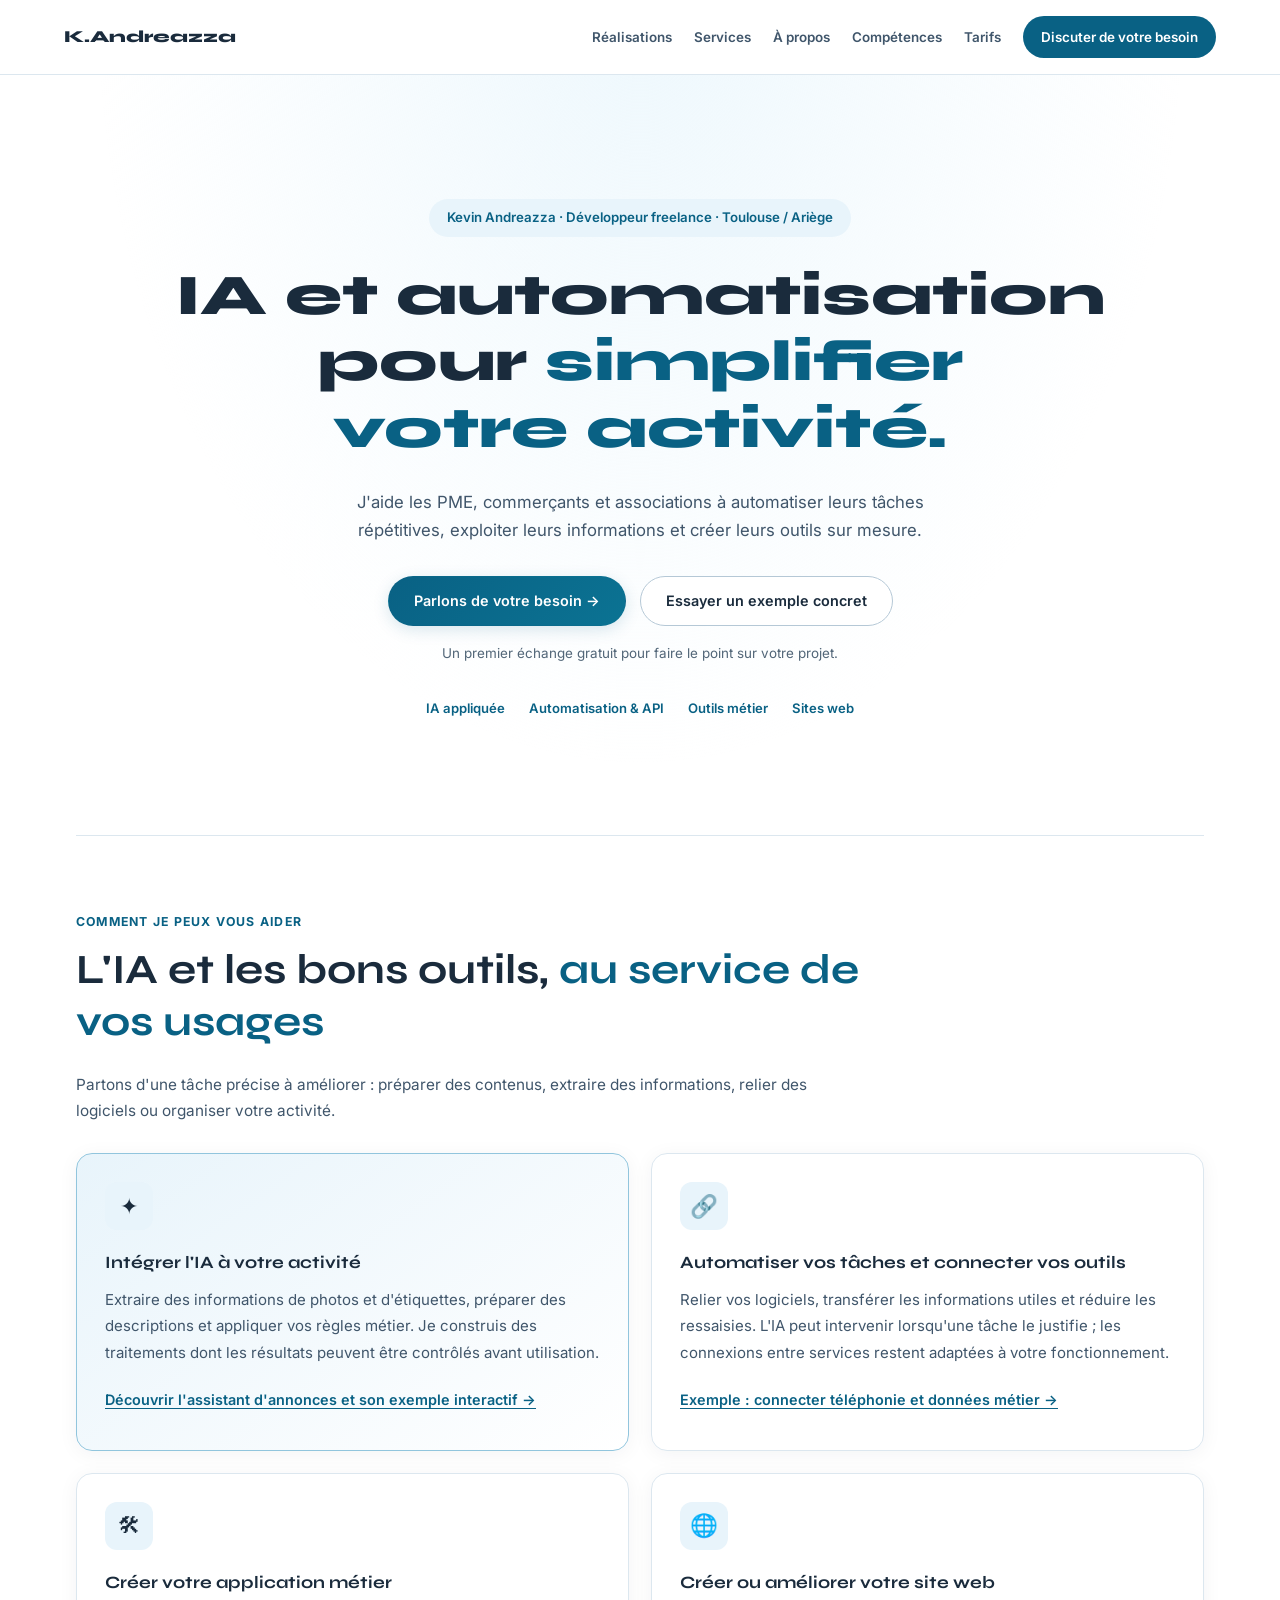
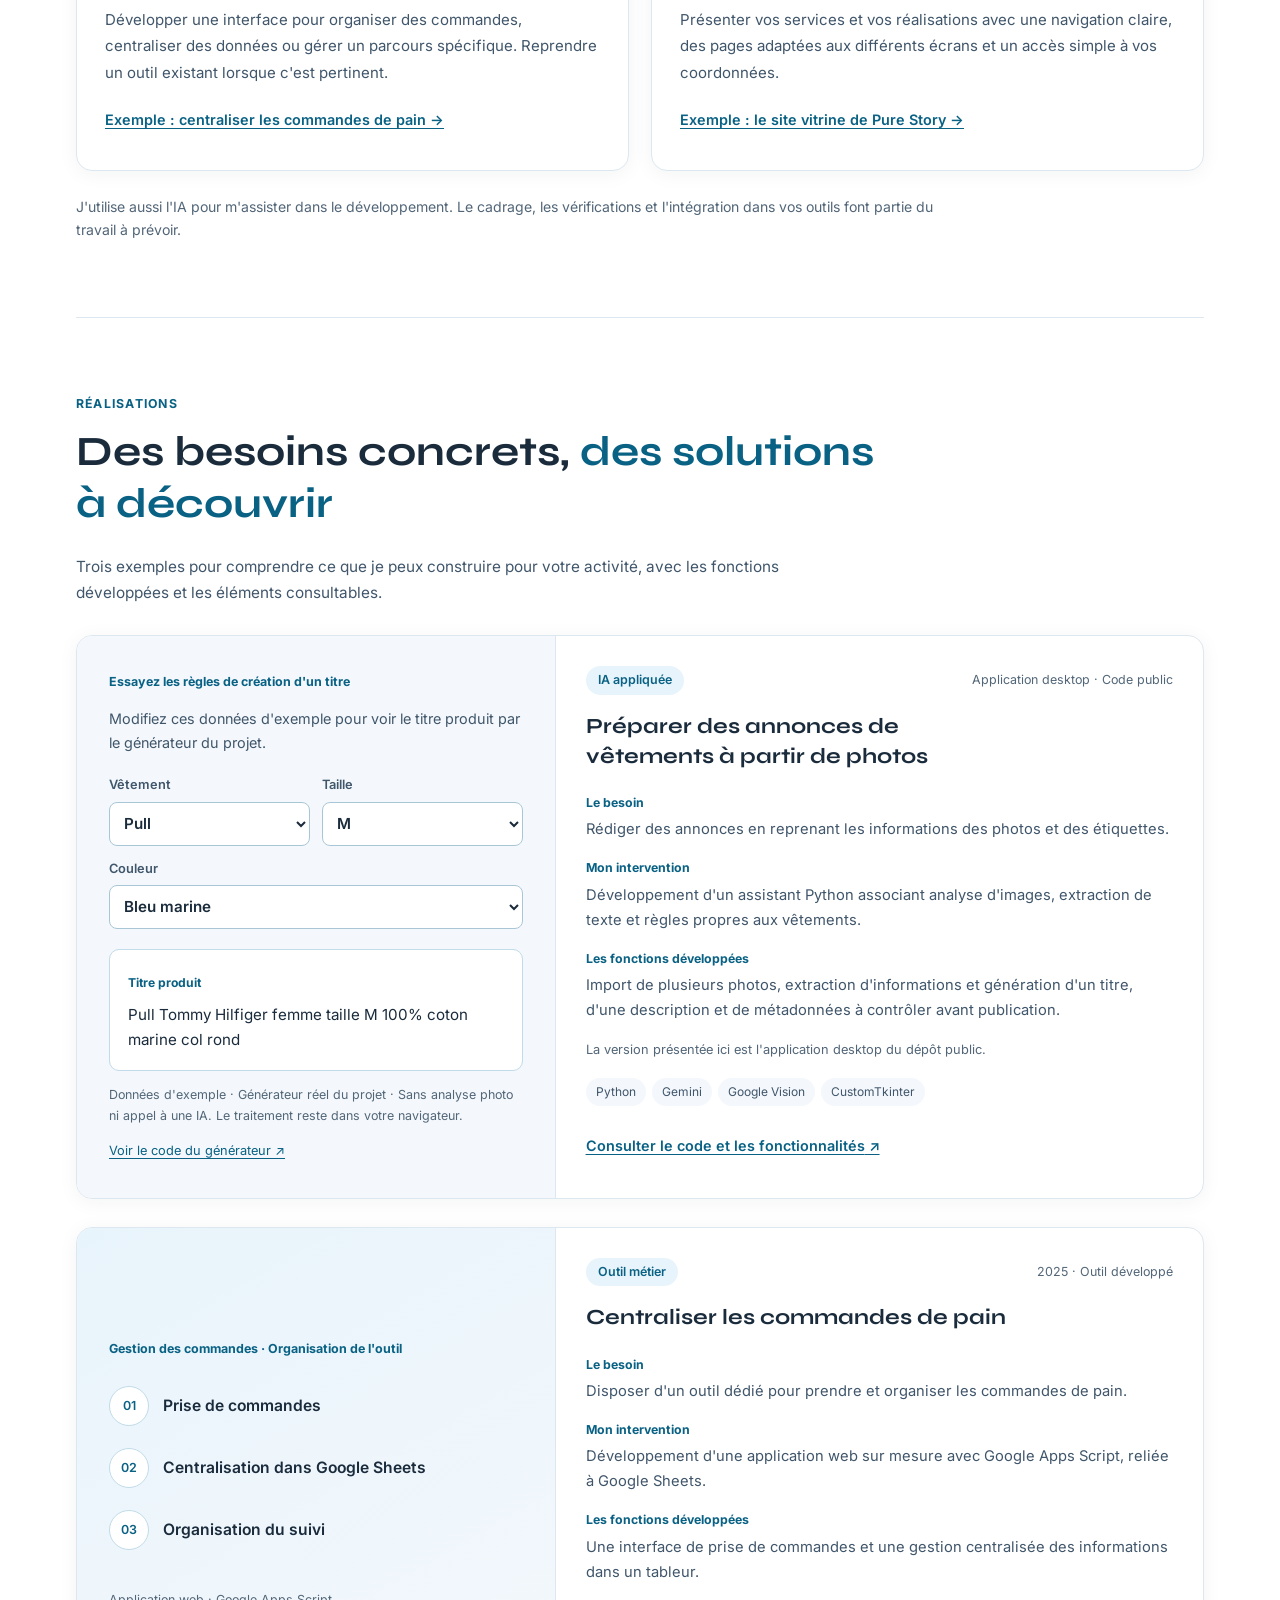
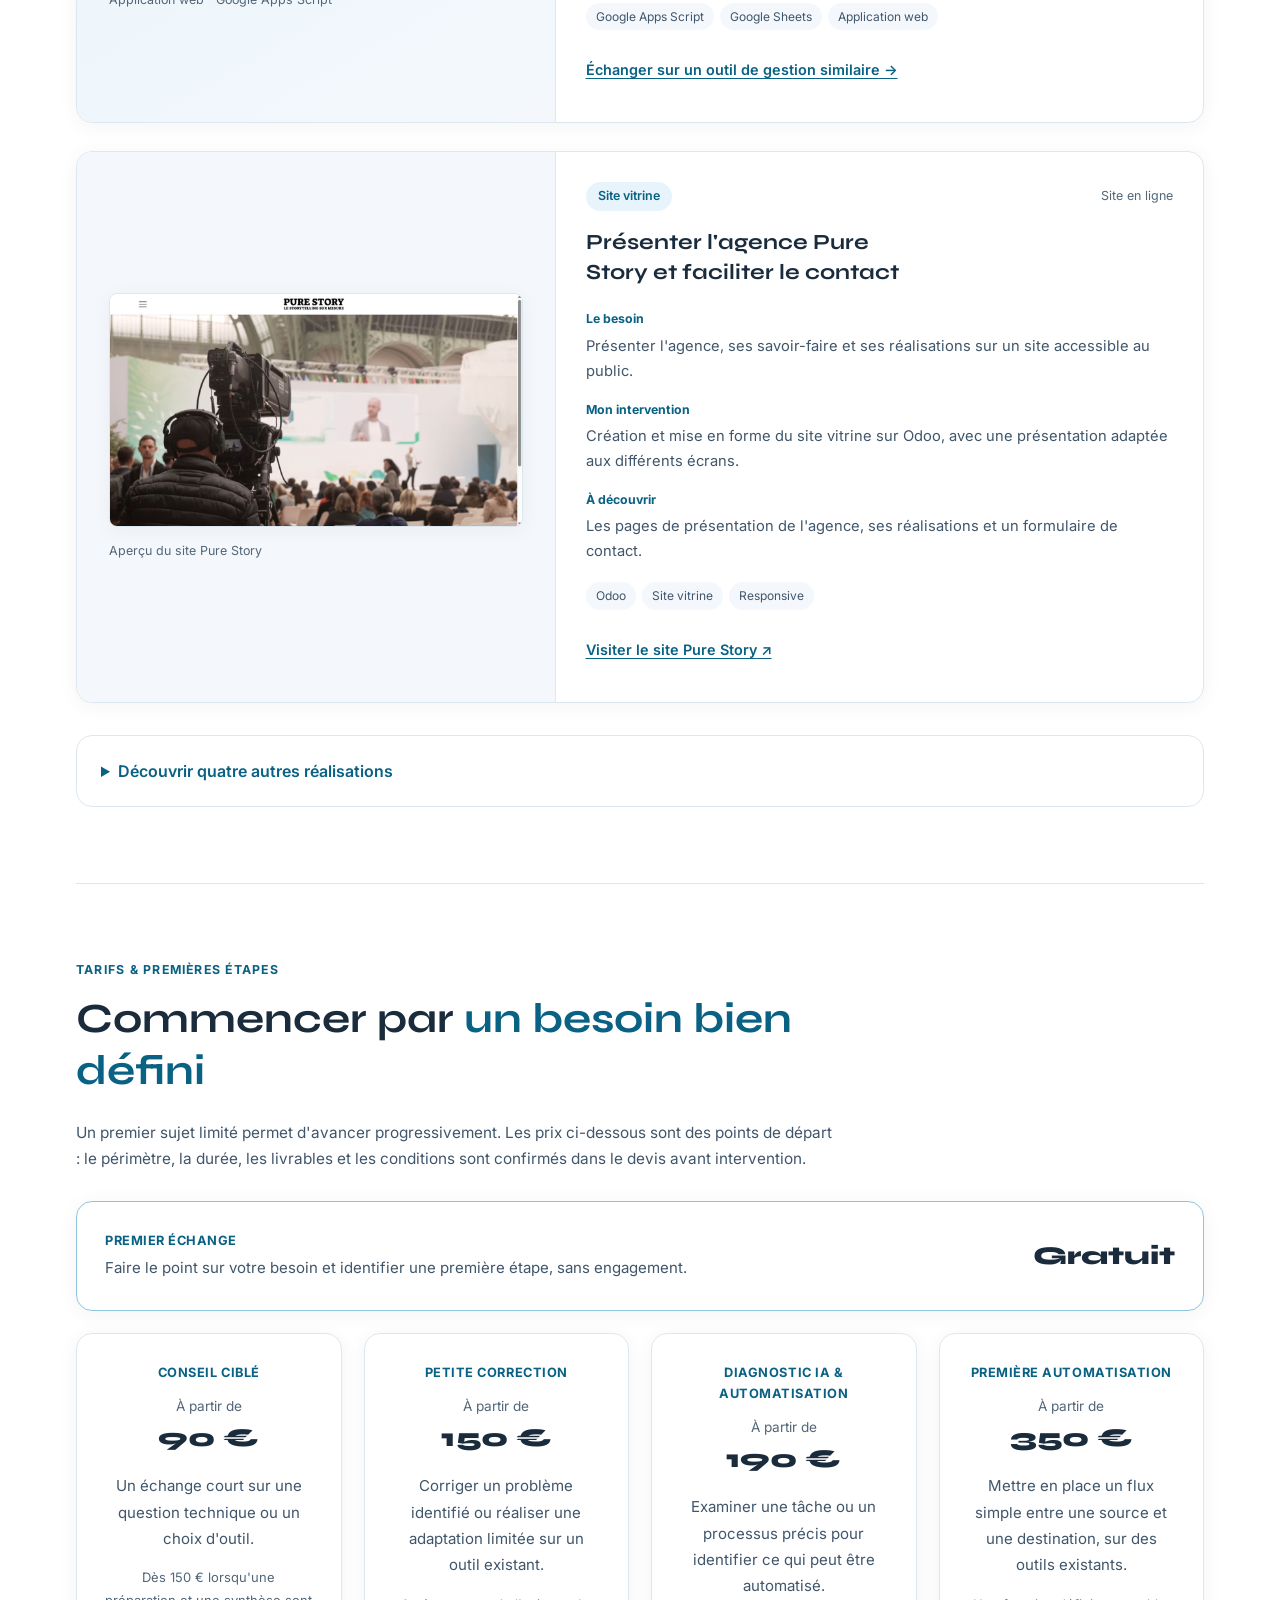
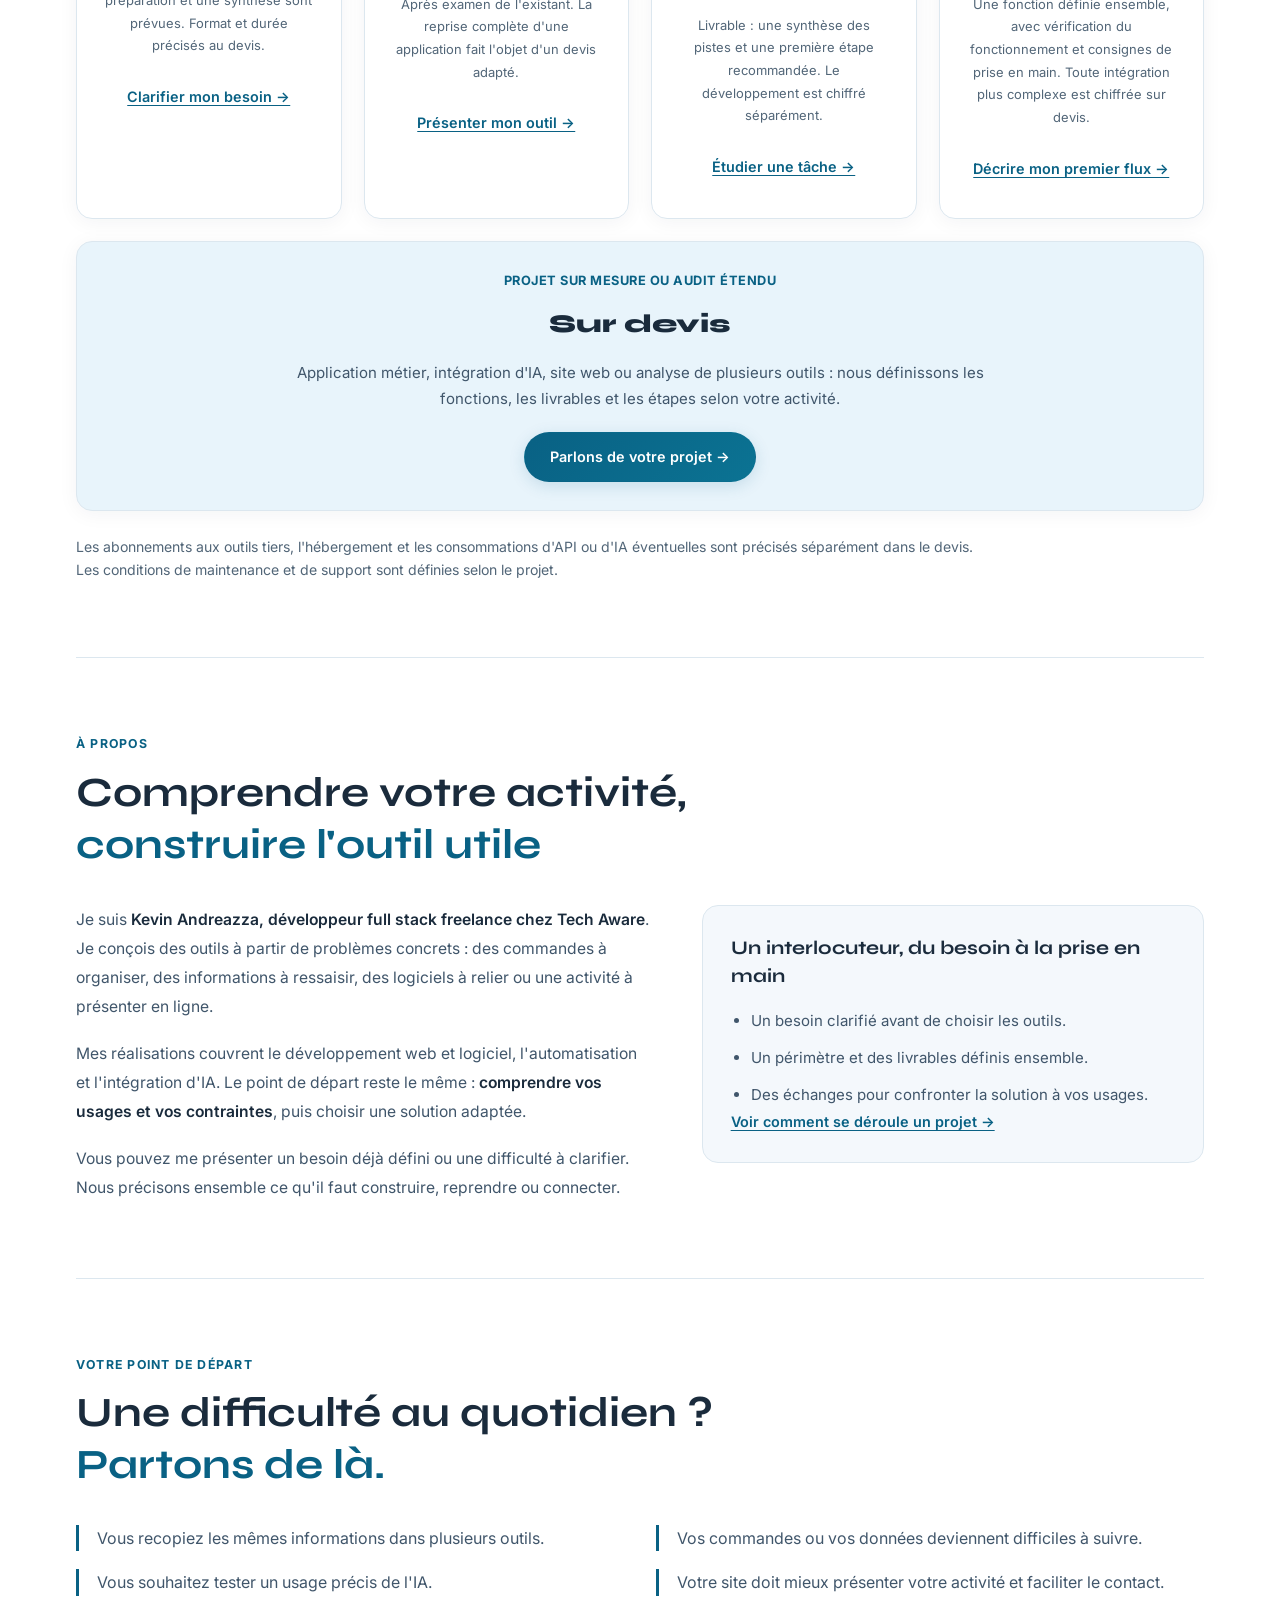
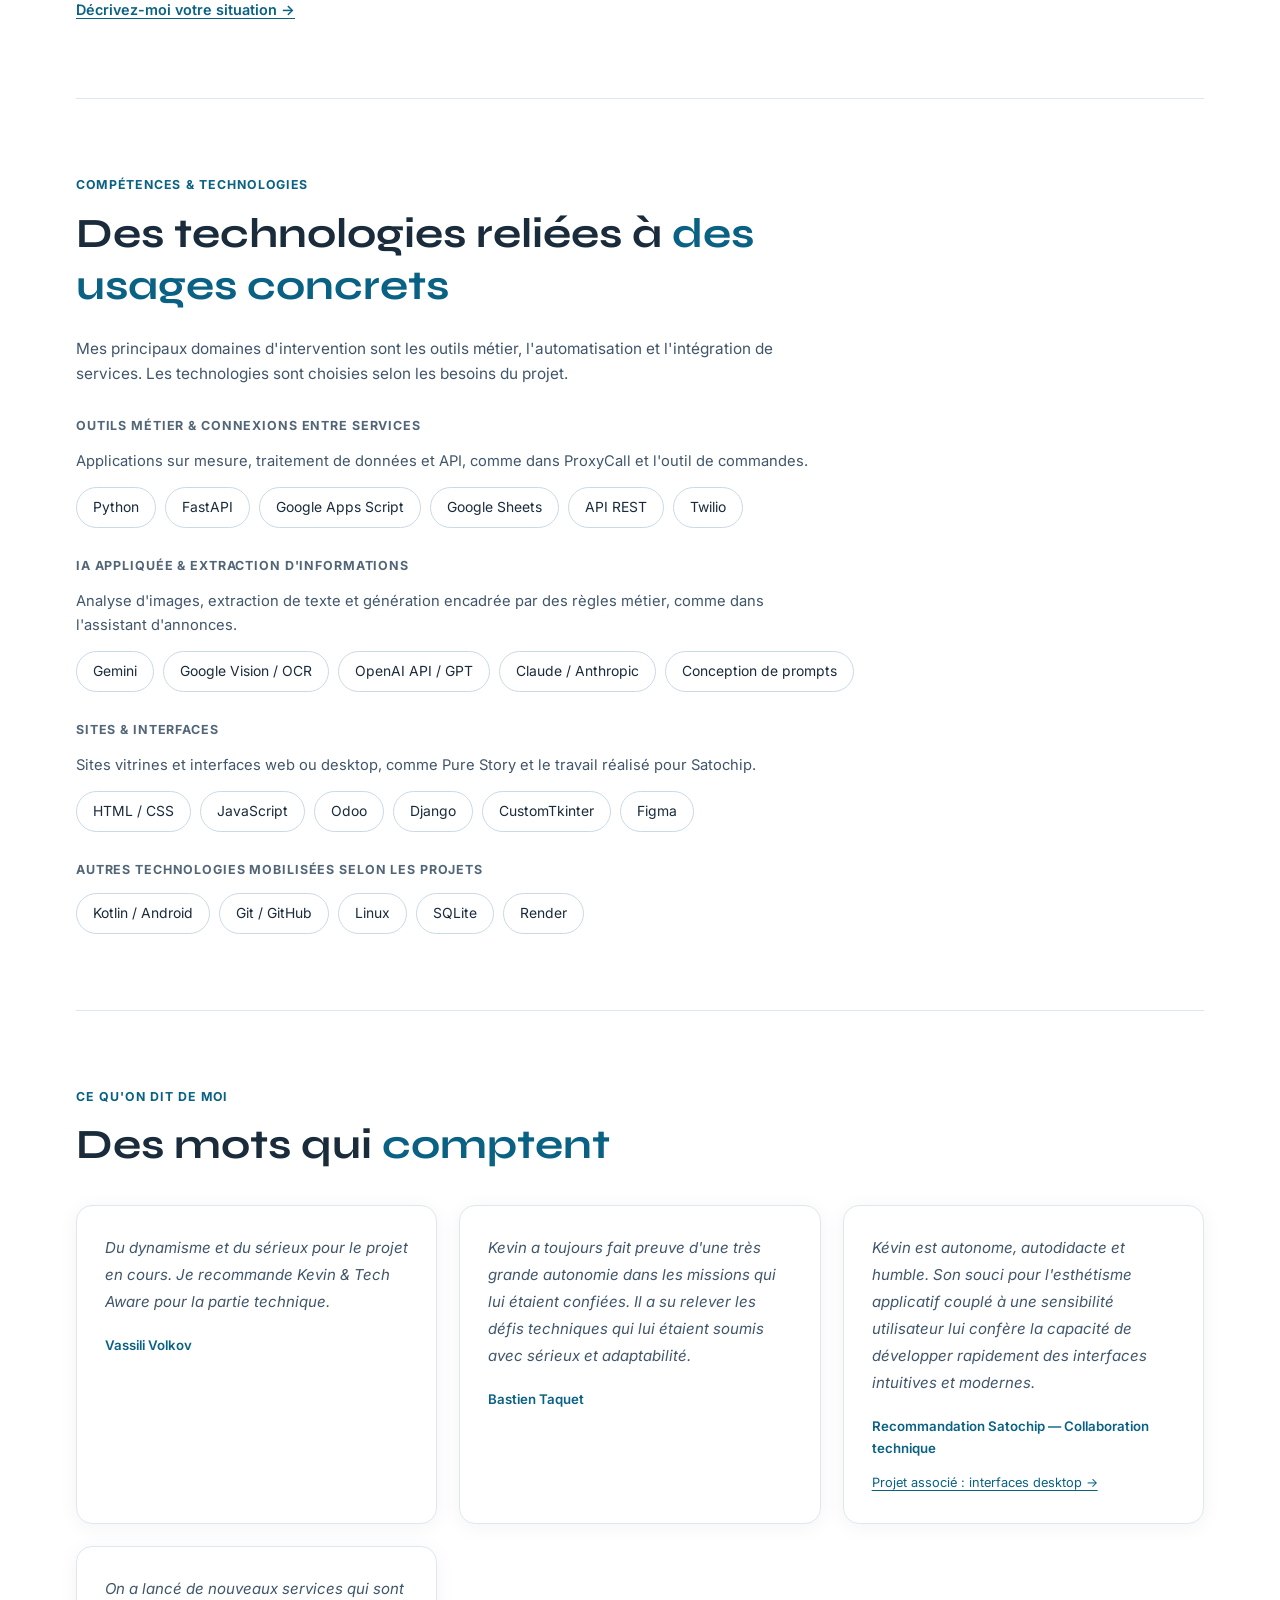
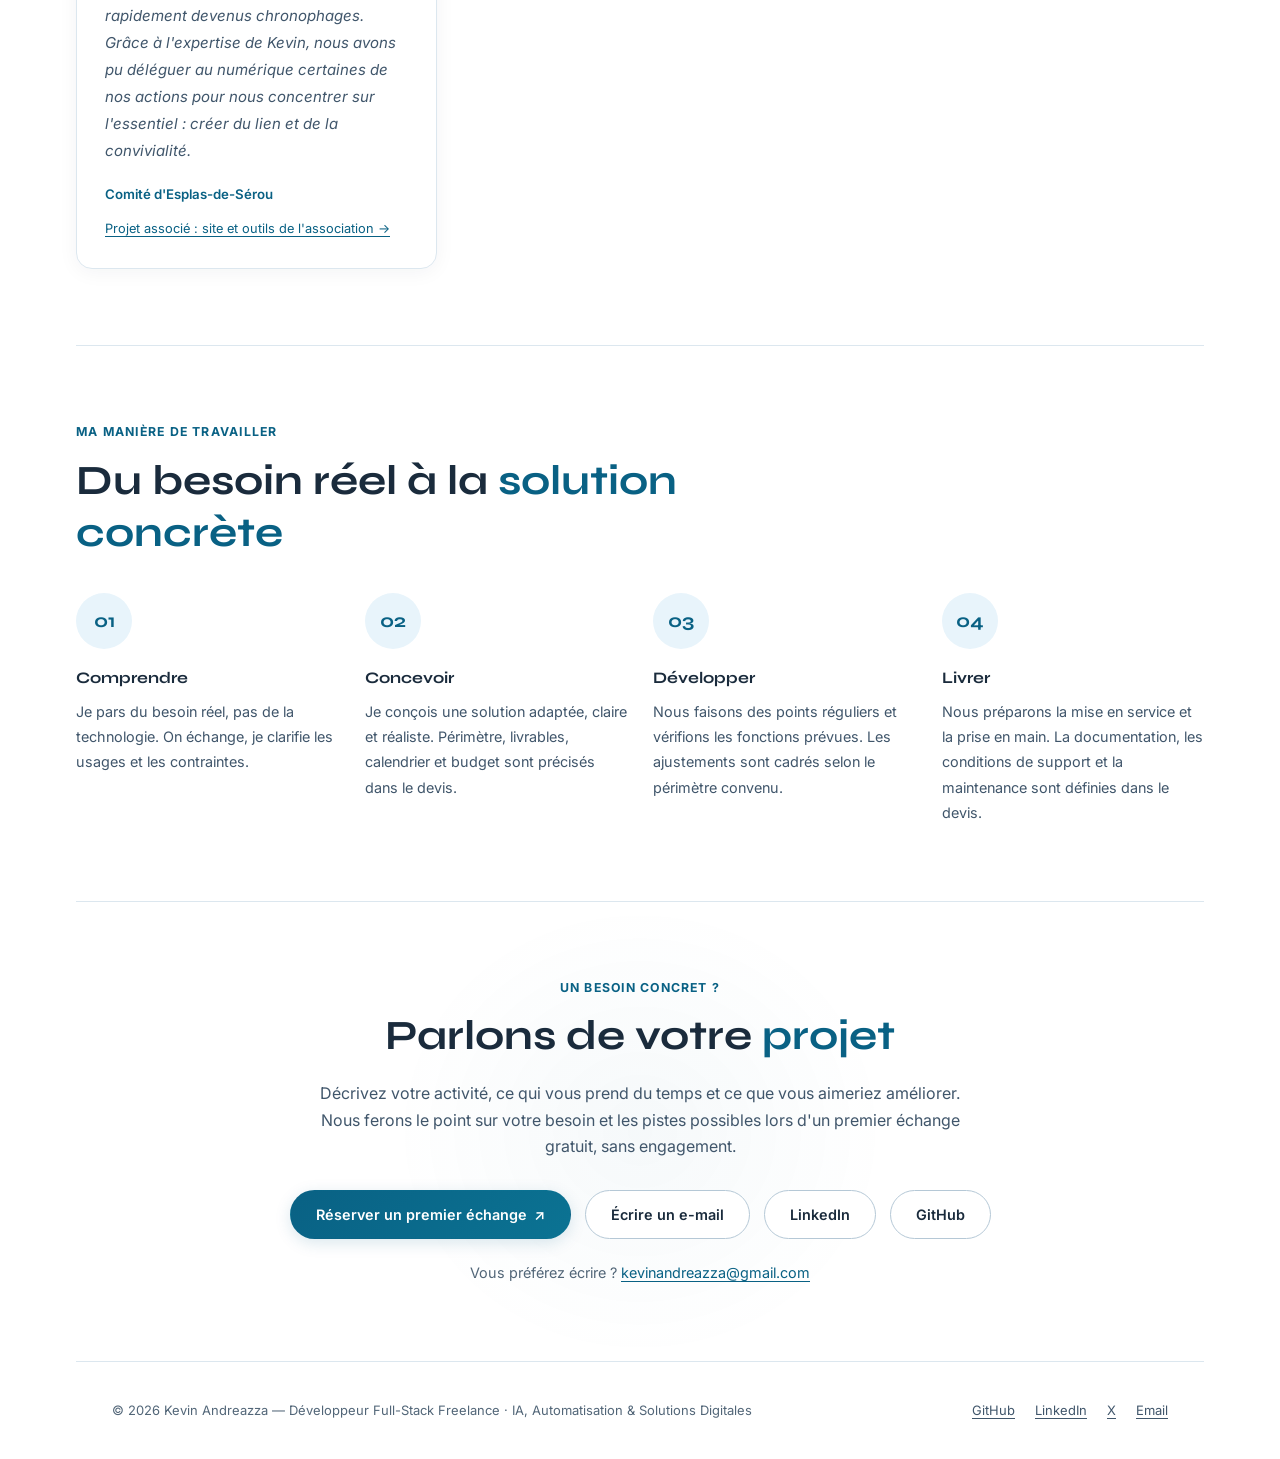
==== commit 0d4a8c31: "Met en avant l IA et ajoute des offres accessibles et une demonstration" ====
--- a/docs/index.html
+++ b/docs/index.html
@@ -3,20 +3,20 @@
 <head>
   <meta charset="UTF-8">
   <meta name="viewport" content="width=device-width, initial-scale=1.0">
-  <title>Kevin Andreazza — Développeur freelance · Outils métier & automatisation</title>
-  <meta name="description" content="Kevin Andreazza, développeur freelance à Toulouse et en Ariège. Des outils métier, automatisations et sites web sur mesure pour simplifier votre activité.">
+  <title>Kevin Andreazza — Développeur freelance · IA & automatisation sur mesure</title>
+  <meta name="description" content="Kevin Andreazza, développeur freelance à Toulouse et en Ariège. IA appliquée, automatisation et outils sur mesure pour simplifier votre activité. Découvrez mes réalisations et des prestations pour démarrer.">
   <link rel="canonical" href="https://tech-aware.github.io/dev_profile_kevin/">
   <meta name="theme-color" content="#096184">
   <meta property="og:type" content="website">
   <meta property="og:locale" content="fr_FR">
-  <meta property="og:title" content="Kevin Andreazza — Développeur freelance">
-  <meta property="og:description" content="Des outils sur mesure pour simplifier votre activité : web, automatisation, intégration d'API et IA appliquée.">
+  <meta property="og:title" content="Kevin Andreazza — IA et automatisation sur mesure">
+  <meta property="og:description" content="IA appliquée, automatisation et outils métier pour les PME, commerçants et associations.">
   <meta property="og:url" content="https://tech-aware.github.io/dev_profile_kevin/">
   <meta name="twitter:card" content="summary">
   <link rel="icon" href="assets/favicon.svg" type="image/svg+xml">
   <link rel="preconnect" href="https://fonts.googleapis.com">
   <link rel="preconnect" href="https://fonts.gstatic.com" crossorigin>
-  <link rel="stylesheet" href="css/style.css?v=20261027-3">
+  <link rel="stylesheet" href="css/style.css?v=20261027-4">
 </head>
 <body>
 <a class="skip-link" href="#contenu">Aller au contenu</a>
@@ -40,16 +40,52 @@
 <!-- HERO -->
 <section class="hero" id="top">
   <div class="hero-label">Kevin Andreazza · Développeur freelance · Toulouse / Ariège</div>
-  <h1>Des outils sur mesure pour <em>simplifier votre activité.</em></h1>
-  <p class="hero-sub">J'aide les PME, commerçants et associations à automatiser leurs tâches répétitives, connecter leurs logiciels et développer les outils qui leur manquent.</p>
+  <h1>IA et automatisation pour <em>simplifier votre activité.</em></h1>
+  <p class="hero-sub">J'aide les PME, commerçants et associations à automatiser leurs tâches répétitives, exploiter leurs informations et créer leurs outils sur mesure.</p>
   <div class="hero-actions">
     <a href="#contact" class="btn-primary">Parlons de votre besoin →</a>
-    <a href="#projects" class="btn-secondary">Découvrir mes réalisations</a>
+    <a href="#demo-titre" class="btn-secondary">Essayer un exemple concret</a>
   </div>
   <p class="hero-note">Un premier échange gratuit pour faire le point sur votre projet.</p>
   <ul class="hero-skills" aria-label="Domaines d'intervention">
-    <li>Outils métier</li><li>Automatisation &amp; API</li><li>IA appliquée</li><li>Sites web</li>
+    <li>IA appliquée</li><li>Automatisation &amp; API</li><li>Outils métier</li><li>Sites web</li>
   </ul>
+</section>
+
+<div class="section-divider"></div>
+
+<!-- SERVICES -->
+<section id="services">
+  <div class="section-label reveal">Comment je peux vous aider</div>
+  <h2 class="section-title reveal-3d">L'IA et les bons outils, <em>au service de vos usages</em></h2>
+  <p class="section-intro">Partons d'une tâche précise à améliorer : préparer des contenus, extraire des informations, relier des logiciels ou organiser votre activité.</p>
+  <div class="services-grid">
+    <article class="service-card service-card-featured reveal-3d">
+      <div class="service-icon" aria-hidden="true">✦</div>
+      <h3>Intégrer l'IA à votre activité</h3>
+      <p>Extraire des informations de photos et d'étiquettes, préparer des descriptions et appliquer vos règles métier. Je construis des traitements dont les résultats peuvent être contrôlés avant utilisation.</p>
+      <a class="project-link" href="#case-vinted">Découvrir l'assistant d'annonces et son exemple interactif →</a>
+    </article>
+    <article class="service-card reveal-3d">
+      <div class="service-icon" aria-hidden="true">🔗</div>
+      <h3>Automatiser vos tâches et connecter vos outils</h3>
+      <p>Relier vos logiciels, transférer les informations utiles et réduire les ressaisies. L'IA peut intervenir lorsqu'une tâche le justifie ; les connexions entre services restent adaptées à votre fonctionnement.</p>
+      <a class="project-link" href="#project-proxycall">Exemple : connecter téléphonie et données métier →</a>
+    </article>
+    <article class="service-card reveal-3d">
+      <div class="service-icon" aria-hidden="true">🛠</div>
+      <h3>Créer votre application métier</h3>
+      <p>Développer une interface pour organiser des commandes, centraliser des données ou gérer un parcours spécifique. Reprendre un outil existant lorsque c'est pertinent.</p>
+      <a class="project-link" href="#case-pain">Exemple : centraliser les commandes de pain →</a>
+    </article>
+    <article class="service-card reveal-3d">
+      <div class="service-icon" aria-hidden="true">🌐</div>
+      <h3>Créer ou améliorer votre site web</h3>
+      <p>Présenter vos services et vos réalisations avec une navigation claire, des pages adaptées aux différents écrans et un accès simple à vos coordonnées.</p>
+      <a class="project-link" href="#case-pure-story">Exemple : le site vitrine de Pure Story →</a>
+    </article>
+  </div>
+  <p class="service-note">J'utilise aussi l'IA pour m'assister dans le développement. Le cadrage, les vérifications et l'intégration dans vos outils font partie du travail à prévoir.</p>
 </section>
 
 <div class="section-divider"></div>
@@ -61,10 +97,20 @@
   <p class="section-intro">Trois exemples pour comprendre ce que je peux construire pour votre activité, avec les fonctions développées et les éléments consultables.</p>
   <div class="case-studies">
     <article class="case-study reveal" id="case-vinted">
-      <div class="case-visual flow-visual">
-        <p class="visual-label">Assistant d'annonces · Parcours de l'application</p>
-        <ol class="workflow"><li>Photos du vêtement</li><li>Extraction des informations</li><li>Titre &amp; description à vérifier</li></ol>
-        <p class="visual-caption">Python · Analyse d'images · Règles métier</p>
+      <div class="case-visual demo-visual" id="demo-titre">
+        <p class="visual-label">Essayez les règles de création d'un titre</p>
+        <p class="demo-intro" id="demo-explanation">Modifiez ces données d'exemple pour voir le titre produit par le générateur du projet.</p>
+        <div class="title-demo" hidden>
+          <div class="demo-fields" role="group" aria-describedby="demo-explanation">
+            <label for="demo-garment">Vêtement<select id="demo-garment"><option value="pull">Pull</option><option value="gilet">Gilet</option></select></label>
+            <label for="demo-size">Taille<select id="demo-size"><option>S</option><option selected>M</option><option>L</option><option>XL</option></select></label>
+            <label for="demo-color">Couleur<select id="demo-color"><option value="bleu marine">Bleu marine</option><option value="rouge">Rouge</option><option value="beige">Beige</option></select></label>
+          </div>
+          <div class="demo-result"><span id="demo-output-label">Titre produit</span><output id="demo-output" aria-labelledby="demo-output-label" aria-live="polite"></output></div>
+        </div>
+        <p class="demo-fallback">Exemple de titre : Pull Tommy Hilfiger femme taille M 100% coton marine col rond.</p>
+        <p class="visual-caption">Données d'exemple · Générateur réel du projet · Sans analyse photo ni appel à une IA. Le traitement reste dans votre navigateur.</p>
+        <a class="demo-source" href="https://github.com/Tech-Aware/vinted-assistant-v1.0.0/blob/62d963a22302ca748693e796846c3bf1c00a3845/apps_script/TitleEngine.gs" target="_blank" rel="noopener noreferrer">Voir le code du générateur<span class="sr-only"> (nouvel onglet)</span> ↗</a>
       </div>
       <div class="case-content">
         <div class="project-meta"><span class="project-type">IA appliquée</span><span class="project-year">Application desktop · Code public</span></div>
@@ -115,8 +161,9 @@
       </div>
     </article>
   </div>
-  <h3 class="other-projects-title">D'autres réalisations</h3>
-  <div class="projects-grid">
+  <details class="more-projects" id="more-projects">
+    <summary>Découvrir quatre autres réalisations</summary>
+    <div class="projects-grid">
     <article class="project-card reveal-3d" id="project-comite">
       <img class="project-image" src="assets/comite-esplas.jpg" alt="Page d'accueil du site du Comité d'Esplas-de-Sérou" loading="lazy" width="1265" height="720">
       <div class="project-meta"><span class="project-type">Site web</span><span class="project-year">2025</span></div>
@@ -125,7 +172,7 @@
       <div class="project-stack"><span>Site associatif</span><span>HTML / CSS</span><span>JavaScript</span></div>
       <a class="project-link" href="https://cdfesplas.com/" target="_blank" rel="noopener noreferrer">Visiter le site<span aria-hidden="true"> ↗</span><span class="sr-only"> (nouvel onglet)</span></a>
     </article>
-    <article class="project-card reveal-3d">
+    <article class="project-card reveal-3d" id="project-proxycall">
       <div class="project-meta"><span class="project-type">API &amp; automatisation</span><span class="project-year">Code public</span></div>
       <h3>ProxyCall : connecter téléphonie et données métier</h3>
       <p>Développement d'un outil pour Reseller 2.0 autour de l'attribution de numéros proxy. Le dépôt actuel réunit une API FastAPI, le routage d'appels Twilio et la synchronisation avec Google Sheets.</p>
@@ -144,35 +191,53 @@
       <p>Développement en Kotlin d'une application pour récupérer et exécuter des campagnes SMS, avec une orchestration via Google Sheets et Google Apps Script.</p>
       <div class="project-stack"><span>Kotlin / Android</span><span>Google Apps Script</span><span>Google Sheets</span></div>
     </article>
-  </div>
-</section>
-
-<div class="section-divider"></div>
-
-<!-- SERVICES -->
-<section id="services">
-  <div class="section-label reveal">Comment je peux vous aider</div>
-  <h2 class="section-title reveal-3d">Trois façons de <em>simplifier votre quotidien</em></h2>
-  <div class="services-grid">
-    <article class="service-card reveal-3d">
-      <div class="service-icon" aria-hidden="true">🔗</div>
-      <h3>Automatiser vos tâches et connecter vos outils</h3>
-      <p>Relier vos logiciels, transférer des informations et automatiser les manipulations répétitives. Intégrer l'IA pour une tâche précise, comme extraire des informations ou préparer un contenu à vérifier.</p>
-      <a class="project-link" href="#case-vinted">Exemple : préparer des annonces à partir de photos →</a>
-    </article>
-    <article class="service-card reveal-3d">
-      <div class="service-icon" aria-hidden="true">🛠</div>
-      <h3>Créer votre application métier</h3>
-      <p>Développer une interface adaptée à votre manière de travailler : organiser des commandes, centraliser des données ou gérer un parcours spécifique. Reprendre un outil existant lorsque c'est pertinent.</p>
-      <a class="project-link" href="#case-pain">Exemple : centraliser les commandes de pain →</a>
-    </article>
-    <article class="service-card reveal-3d">
-      <div class="service-icon" aria-hidden="true">🌐</div>
-      <h3>Créer ou améliorer votre site web</h3>
-      <p>Présenter vos services et vos réalisations avec une navigation claire, des pages adaptées aux différents écrans et un accès simple à vos coordonnées.</p>
-      <a class="project-link" href="#case-pure-story">Exemple : le site vitrine de Pure Story →</a>
-    </article>
-  </div>
+    </div>
+  </details>
+</section>
+
+<div class="section-divider"></div>
+
+<!-- PRICING -->
+<section id="pricing">
+  <div class="section-label reveal">Tarifs &amp; premières étapes</div>
+  <h2 class="section-title reveal-3d">Commencer par <em>un besoin bien défini</em></h2>
+  <p class="section-intro">Un premier sujet limité permet d'avancer progressivement. Les prix ci-dessous sont des points de départ : le périmètre, la durée, les livrables et les conditions sont confirmés dans le devis avant intervention.</p>
+  <div class="pricing-grid">
+    <a href="https://calendly.com/kevinandreazza/premier-contact" target="_blank" rel="noopener noreferrer" class="pricing-card pricing-card-link reveal-3d">
+      <div class="pricing-label">Premier échange</div><div class="pricing-price">Gratuit</div>
+      <p>Faire le point sur votre besoin et identifier une première étape, sans engagement.</p>
+    </a>
+    <article class="pricing-card reveal-3d">
+      <h3 class="pricing-label">Conseil ciblé</h3><div class="pricing-prefix">À partir de</div><div class="pricing-price">90 €</div>
+      <p>Un échange court sur une question technique ou un choix d'outil.</p>
+      <p class="pricing-scope">Dès 150 € lorsqu'une préparation et une synthèse sont prévues. Format et durée précisés au devis.</p>
+      <a class="project-link" href="#contact">Clarifier mon besoin →</a>
+    </article>
+    <article class="pricing-card reveal-3d">
+      <h3 class="pricing-label">Petite correction</h3><div class="pricing-prefix">À partir de</div><div class="pricing-price">150 €</div>
+      <p>Corriger un problème identifié ou réaliser une adaptation limitée sur un outil existant.</p>
+      <p class="pricing-scope">Après examen de l'existant. La reprise complète d'une application fait l'objet d'un devis adapté.</p>
+      <a class="project-link" href="#contact">Présenter mon outil →</a>
+    </article>
+    <article class="pricing-card reveal-3d">
+      <h3 class="pricing-label">Diagnostic IA &amp; automatisation</h3><div class="pricing-prefix">À partir de</div><div class="pricing-price">190 €</div>
+      <p>Examiner une tâche ou un processus précis pour identifier ce qui peut être automatisé.</p>
+      <p class="pricing-scope">Livrable : une synthèse des pistes et une première étape recommandée. Le développement est chiffré séparément.</p>
+      <a class="project-link" href="#contact">Étudier une tâche →</a>
+    </article>
+    <article class="pricing-card reveal-3d">
+      <h3 class="pricing-label">Première automatisation</h3><div class="pricing-prefix">À partir de</div><div class="pricing-price">350 €</div>
+      <p>Mettre en place un flux simple entre une source et une destination, sur des outils existants.</p>
+      <p class="pricing-scope">Une fonction définie ensemble, avec vérification du fonctionnement et consignes de prise en main. Toute intégration plus complexe est chiffrée sur devis.</p>
+      <a class="project-link" href="#contact">Décrire mon premier flux →</a>
+    </article>
+    <article class="pricing-card pricing-card-accent reveal-3d">
+      <h3 class="pricing-label">Projet sur mesure ou audit étendu</h3><div class="pricing-price">Sur devis</div>
+      <p>Application métier, intégration d'IA, site web ou analyse de plusieurs outils : nous définissons les fonctions, les livrables et les étapes selon votre activité.</p>
+      <a href="#contact" class="btn-primary">Parlons de votre projet →</a>
+    </article>
+  </div>
+  <p class="pricing-note">Les abonnements aux outils tiers, l'hébergement et les consommations d'API ou d'IA éventuelles sont précisés séparément dans le devis. Les conditions de maintenance et de support sont définies selon le projet.</p>
 </section>
 
 <div class="section-divider"></div>
@@ -302,46 +367,6 @@
 
 <div class="section-divider"></div>
 
-<!-- PRICING -->
-<section id="pricing">
-  <div class="section-label reveal">Tarifs</div>
-  <h2 class="section-title reveal-3d">Des prestations <em>cadrées avant de démarrer</em></h2>
-  <p class="section-intro">Ces montants sont des points de départ, selon le besoin et le périmètre. La durée, le format, les livrables et les conditions sont confirmés dans le devis avant toute intervention.</p>
-  <div class="pricing-grid">
-    <a href="https://calendly.com/kevinandreazza/premier-contact" target="_blank" rel="noopener" class="pricing-card pricing-card-link reveal-3d">
-      <div class="pricing-label">Premier contact</div>
-      <div class="pricing-price">Gratuit</div>
-      <p>Réservez un créneau pour discuter de votre projet — gratuit et sans engagement.</p>
-    </a>
-    <div class="pricing-card reveal-3d">
-      <div class="pricing-label">Conseil ciblé</div>
-      <div class="pricing-prefix">À partir de</div>
-      <div class="pricing-price">150 €</div>
-      <p>Pour clarifier un besoin technique ou choisir un outil. Objectif : des recommandations adaptées et une prochaine étape identifiée. Durée et format définis au devis.</p>
-    </div>
-    <div class="pricing-card reveal-3d">
-      <div class="pricing-label">Reprise d'un outil existant</div>
-      <div class="pricing-prefix">À partir de</div>
-      <div class="pricing-price">300 €</div>
-      <p>Pour corriger ou faire évoluer un outil. Le périmètre de la correction ou de l'adaptation est défini après examen de l'existant.</p>
-    </div>
-    <div class="pricing-card reveal-3d">
-      <div class="pricing-label">Audit de vos outils</div>
-      <div class="pricing-prefix">À partir de</div>
-      <div class="pricing-price">1 000 €</div>
-      <p>Pour identifier les points de friction entre vos outils et vos usages. Livrables : recommandations et plan d'action sur le périmètre étudié.</p>
-    </div>
-    <div class="pricing-card pricing-card-accent reveal-3d">
-      <div class="pricing-label">Projet sur mesure</div>
-      <div class="pricing-price">Sur devis</div>
-      <p>Pour créer un outil métier, une automatisation ou un site web. Les fonctions attendues, les livrables et les étapes sont précisés dans une proposition adaptée.</p>
-      <a href="#contact" class="btn-primary" style="margin-top:20px">Me contacter →</a>
-    </div>
-  </div>
-</section>
-
-<div class="section-divider"></div>
-
 <!-- CTA -->
 <section class="cta-section" id="contact">
   <div class="cta-glow" aria-hidden="true"></div>
@@ -370,6 +395,7 @@
   </div>
 </footer>
 
-<script src="js/script.js?v=20261027" defer></script>
+<script src="js/vinted-title-demo.js?v=20261027" defer></script>
+<script src="js/script.js?v=20261027-2" defer></script>
 </body>
 </html>
--- a/docs/css/style.css
+++ b/docs/css/style.css
@@ -94,6 +94,9 @@
 .project-stack span { background: var(--bg-soft); color: var(--fg-light); border-radius: 100px; padding: 4px 10px; font-size: .75rem; }
 .project-link { align-self: flex-start; margin-top: 18px; padding: 10px 0; font-size: .9rem; font-weight: 600; }
 .service-card { display: flex; flex-direction: column; }
+.services-grid { grid-template-columns: repeat(2, minmax(0, 1fr)); }
+.service-card-featured { border-color: #91c5dd; background: linear-gradient(145deg, #e8f4fb, #fff); }
+.service-note, .pricing-note { margin-top: 24px; max-width: 900px; color: var(--muted); font-size: .88rem; }
 .service-card .project-link { margin-top: auto; padding-top: 22px; }
 .case-studies { display: grid; gap: 28px; }
 .case-study { display: grid; grid-template-columns: .85fr 1.15fr; border: 1px solid var(--card-border); border-radius: var(--radius); overflow: hidden; box-shadow: var(--card-shadow); background: #fff; scroll-margin-top: 24px; }
@@ -116,6 +119,19 @@
 .case-status { color: var(--muted); font-size: .8rem; margin-top: 16px; }
 .case-content .project-link { display: inline-block; }
 .other-projects-title { font-family: Syne, sans-serif; font-size: 1.4rem; margin: 48px 0 24px; }
+.more-projects { margin-top: 32px; border: 1px solid var(--card-border); border-radius: var(--radius); padding: 0 24px; background: #fff; }
+.more-projects summary { cursor: pointer; padding: 22px 0; color: var(--accent); font-weight: 600; }
+.more-projects[open] { padding-bottom: 24px; }
+.demo-intro { font-size: .9rem; color: var(--fg-light); margin-top: 14px; }
+.demo-fields { display: grid; grid-template-columns: repeat(2, minmax(0, 1fr)); gap: 12px; margin-top: 20px; }
+.demo-fields label { color: var(--fg-light); font-size: .8rem; font-weight: 600; }
+.demo-fields label:last-child { grid-column: 1 / -1; }
+.demo-fields select { display: block; width: 100%; min-width: 0; min-height: 44px; padding: 8px 10px; margin-top: 6px; border: 1px solid #a8c6d5; border-radius: 8px; background: #fff; color: var(--fg); font: inherit; font-size: .95rem; }
+.demo-result { padding: 18px; margin-top: 20px; background: #fff; border: 1px solid #c1dbe8; border-radius: 10px; }
+.demo-result > span { color: var(--accent); font-size: .76rem; font-weight: 700; }
+.demo-result output { display: block; margin-top: 8px; color: var(--fg); font-size: .95rem; line-height: 1.65; overflow-wrap: anywhere; }
+.demo-source { display: inline-block; margin-top: 14px; font-size: .8rem; }
+.demo-fallback { margin-top: 20px; padding: 16px; background: #fff; border-radius: 8px; color: var(--fg-light); font-size: .9rem; }
 .projects-grid .project-image { max-height: 190px; aspect-ratio: auto; object-fit: cover; }
 .stack-context { color: var(--fg-light); font-size: .92rem; max-width: 760px; margin-bottom: 14px; }
 .testimonial-context { display: inline-block; margin-top: 12px; font-size: .8rem; }
@@ -139,6 +155,11 @@
 .pricing-card-link { text-decoration: none; color: inherit; border-color: #91c5dd; }
 .pricing-card-link:hover { background: var(--accent-light); }
 .pricing-card-accent { background: var(--accent-light); }
+.pricing-card p.pricing-scope { margin-top: 14px; font-size: .81rem; color: var(--muted); }
+.pricing-card > .project-link { display: inline-block; }
+.pricing-card-accent { grid-column: 1 / -1; }
+.pricing-card-accent > p { max-width: 760px; margin-inline: auto; }
+.pricing-card-accent > .btn-primary { margin-top: 20px; }
 .pricing-card-link { grid-column: 1 / -1; }
 @media (min-width: 701px) {
   .pricing-card-link { display: grid; grid-template-columns: 1fr auto; text-align: left; align-items: center; gap: 4px 24px; }
@@ -182,6 +203,7 @@
   section { padding: 52px 24px; }
   .hero { min-height: auto; padding-top: 50px; padding-bottom: 48px; }
   .hero-label { font-size: .76rem; border-radius: 16px; }
+  .hero h1 { font-size: clamp(1.25rem, 6vw, 2rem); overflow-wrap: anywhere; }
   .hero-sub { font-size: .97rem; }
   .hero-actions { margin-top: 26px; width: 100%; }
   .hero-icons { display: grid; grid-template-columns: repeat(2, minmax(0, 1fr)); gap: 20px; margin-top: 32px; width: min(290px, 100%); }
@@ -189,6 +211,8 @@
   .section-title { margin-bottom: 26px; }
   .section-intro { margin-top: -4px; }
   .projects-grid { grid-template-columns: 1fr; }
+  .services-grid { grid-template-columns: 1fr; }
+  .more-projects { padding-inline: 16px; }
   .case-study { grid-template-columns: 1fr; }
   .case-visual { border-right: 0; border-bottom: 1px solid var(--card-border); }
   .case-content h3 { font-size: 1.22rem; }
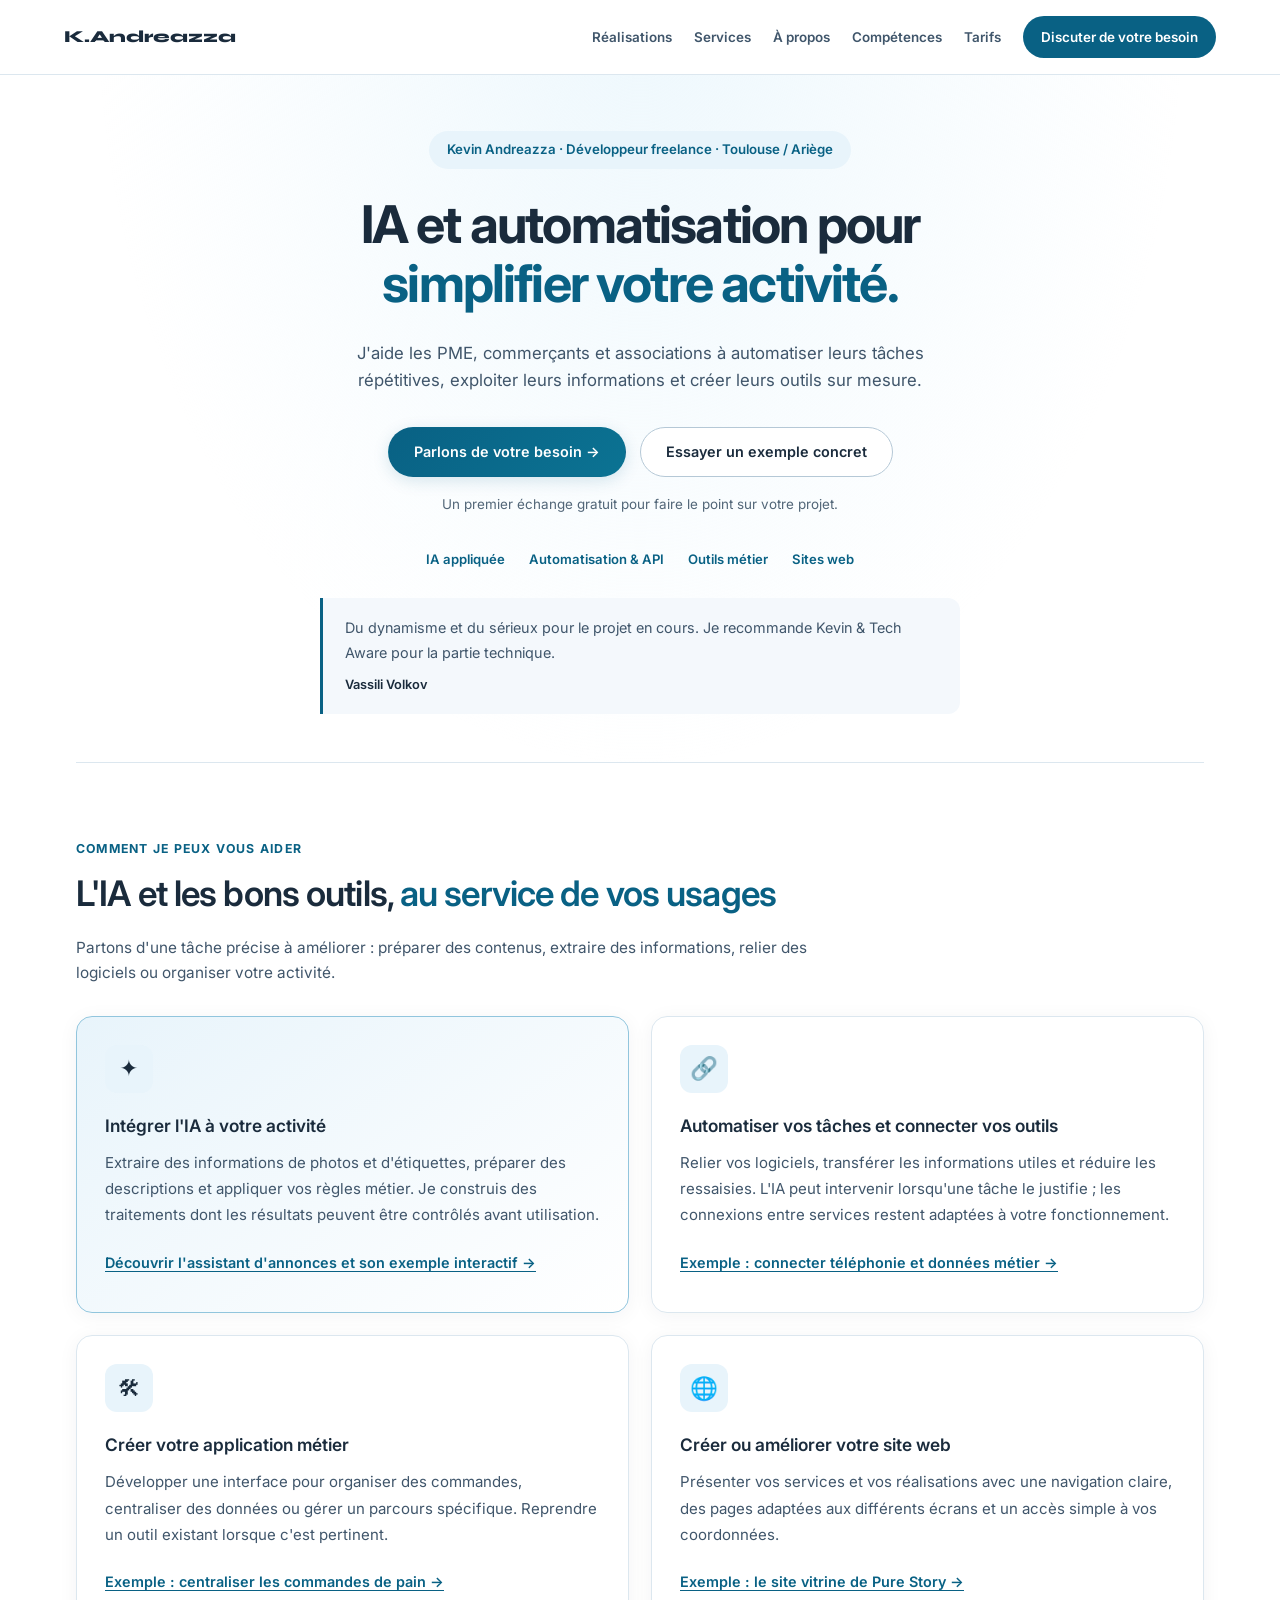
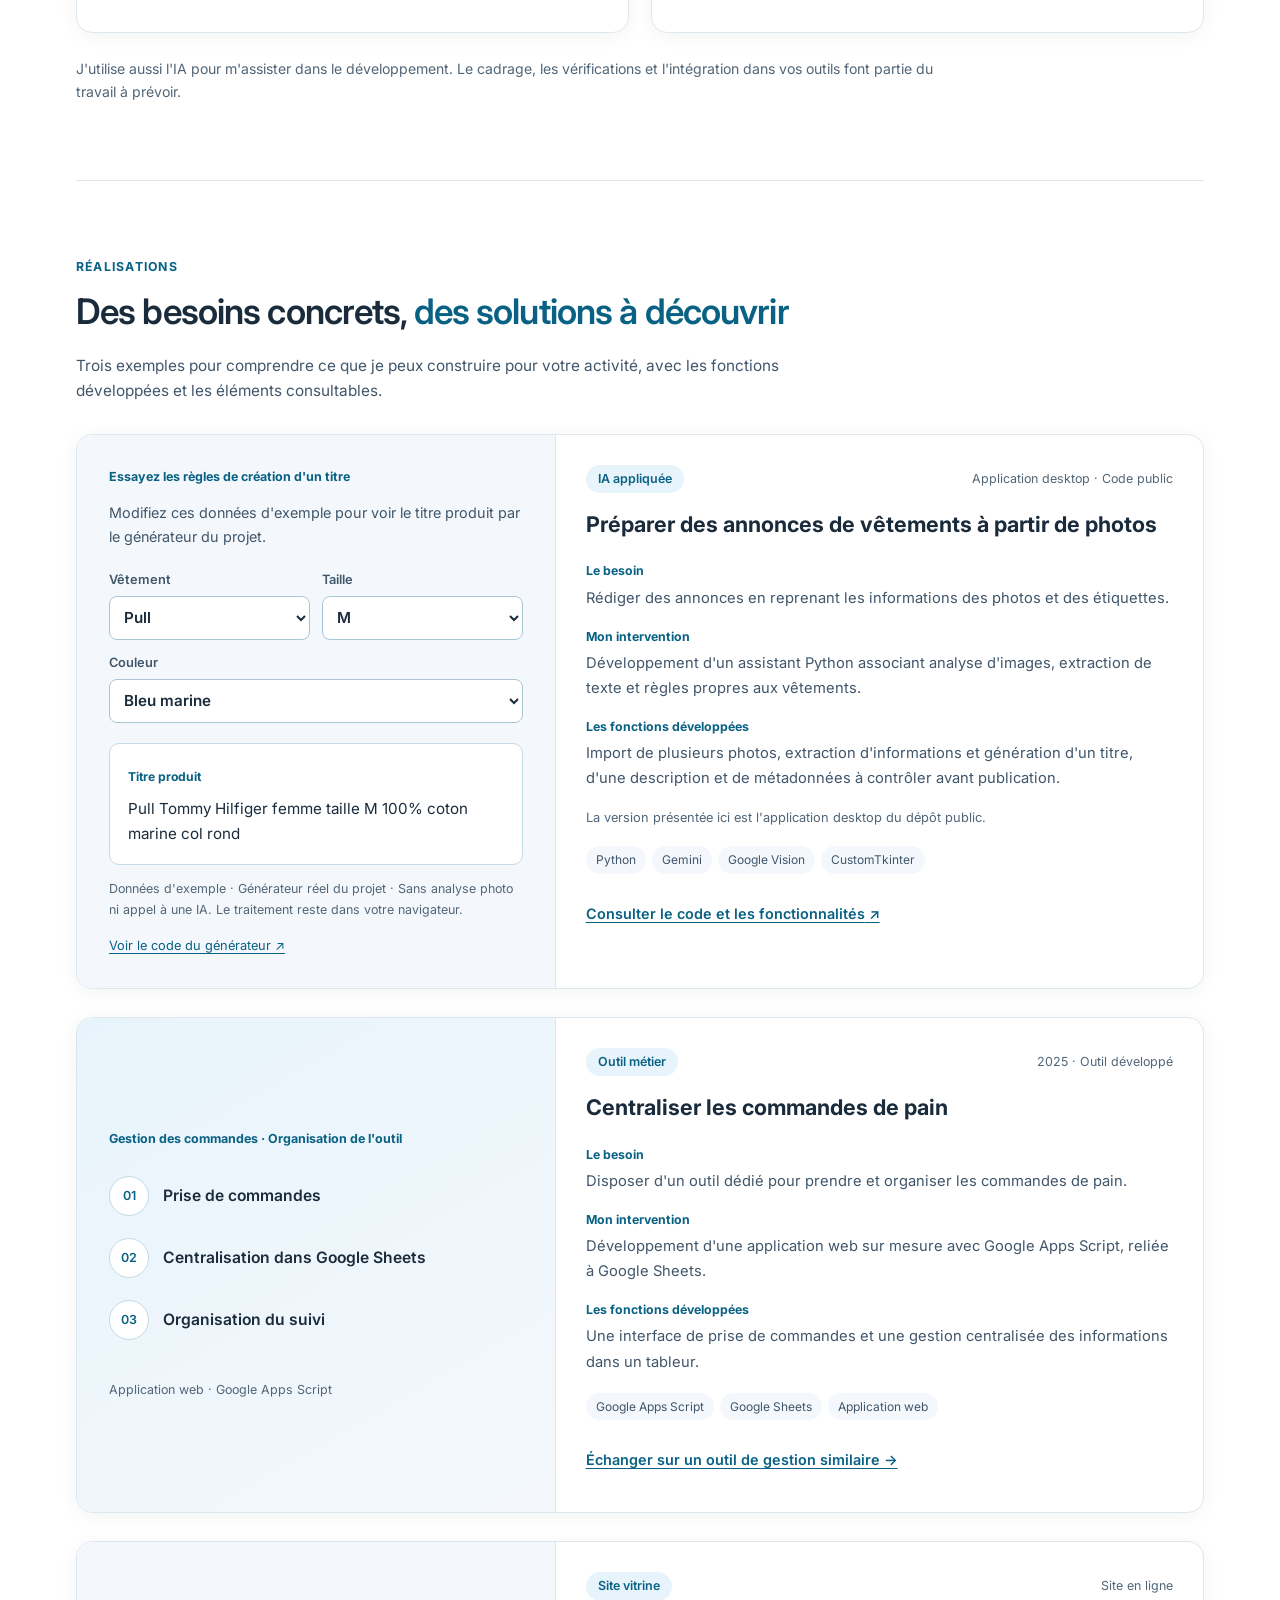
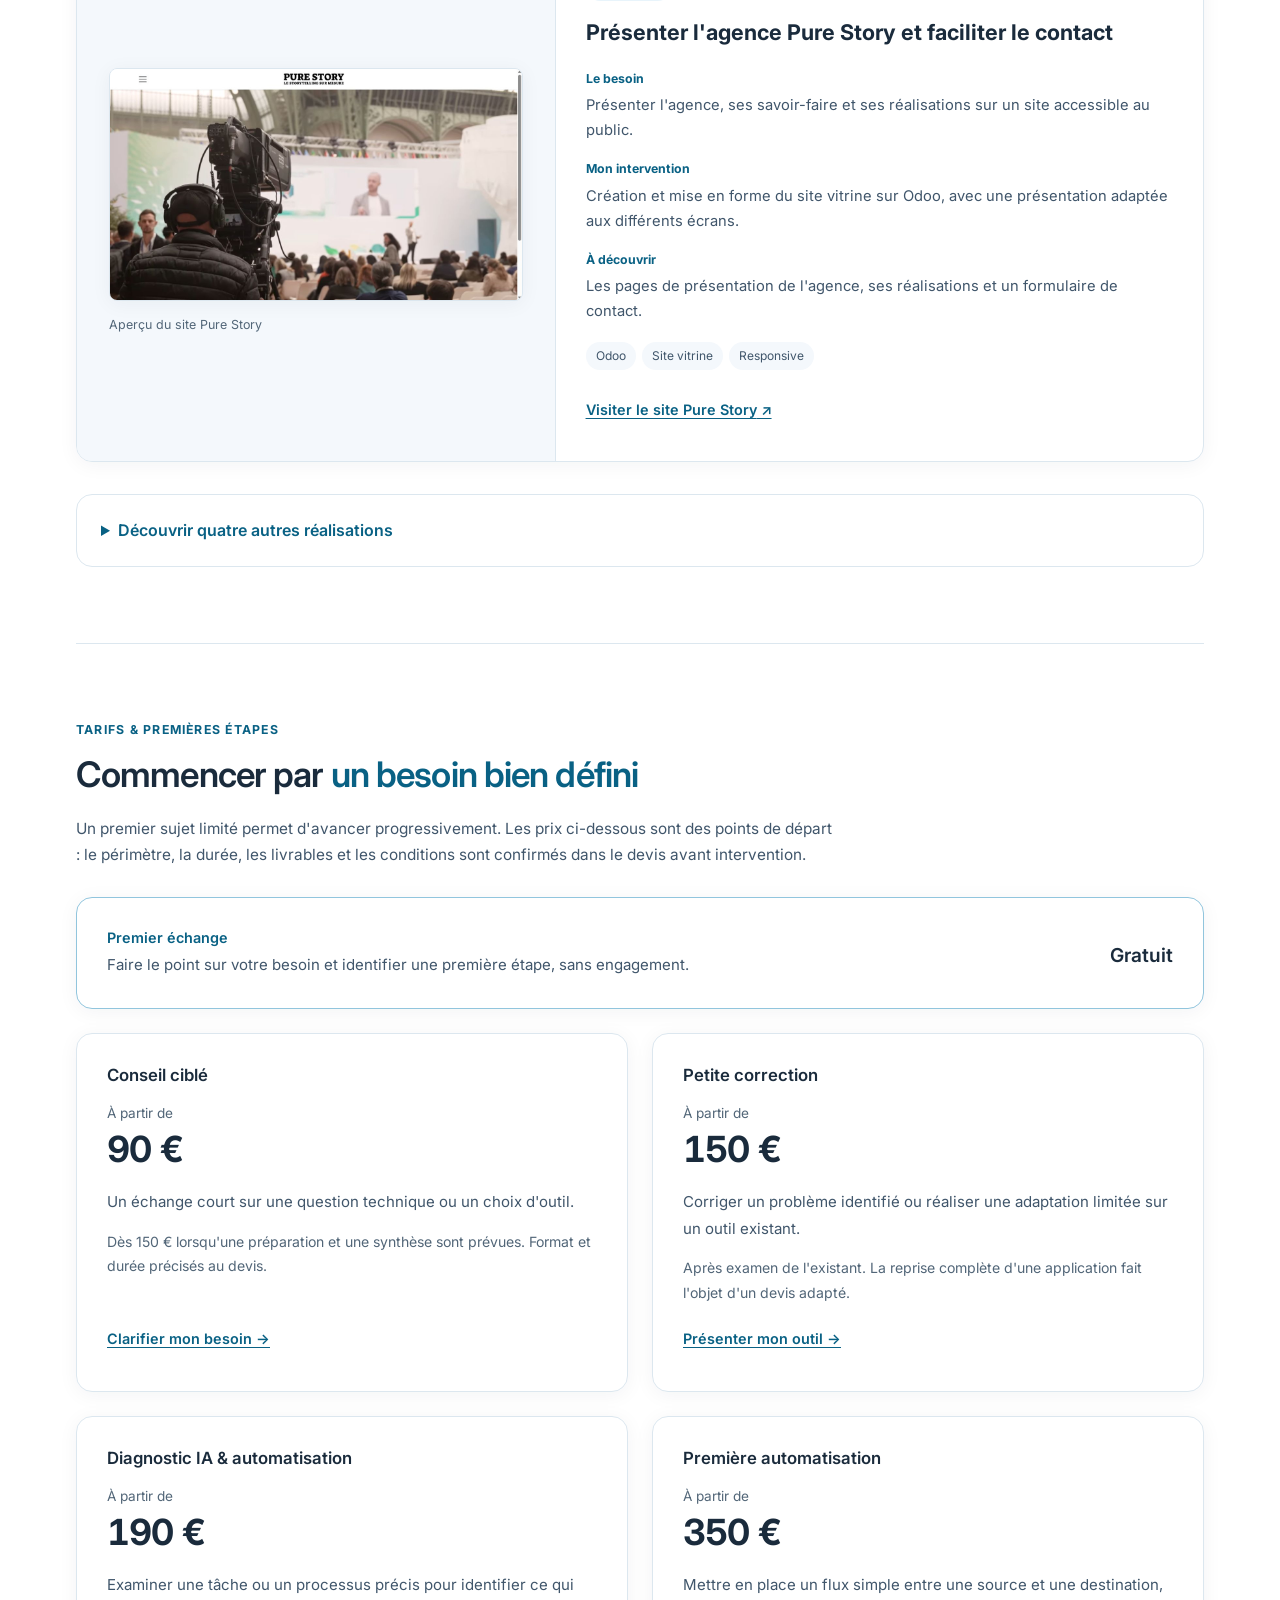
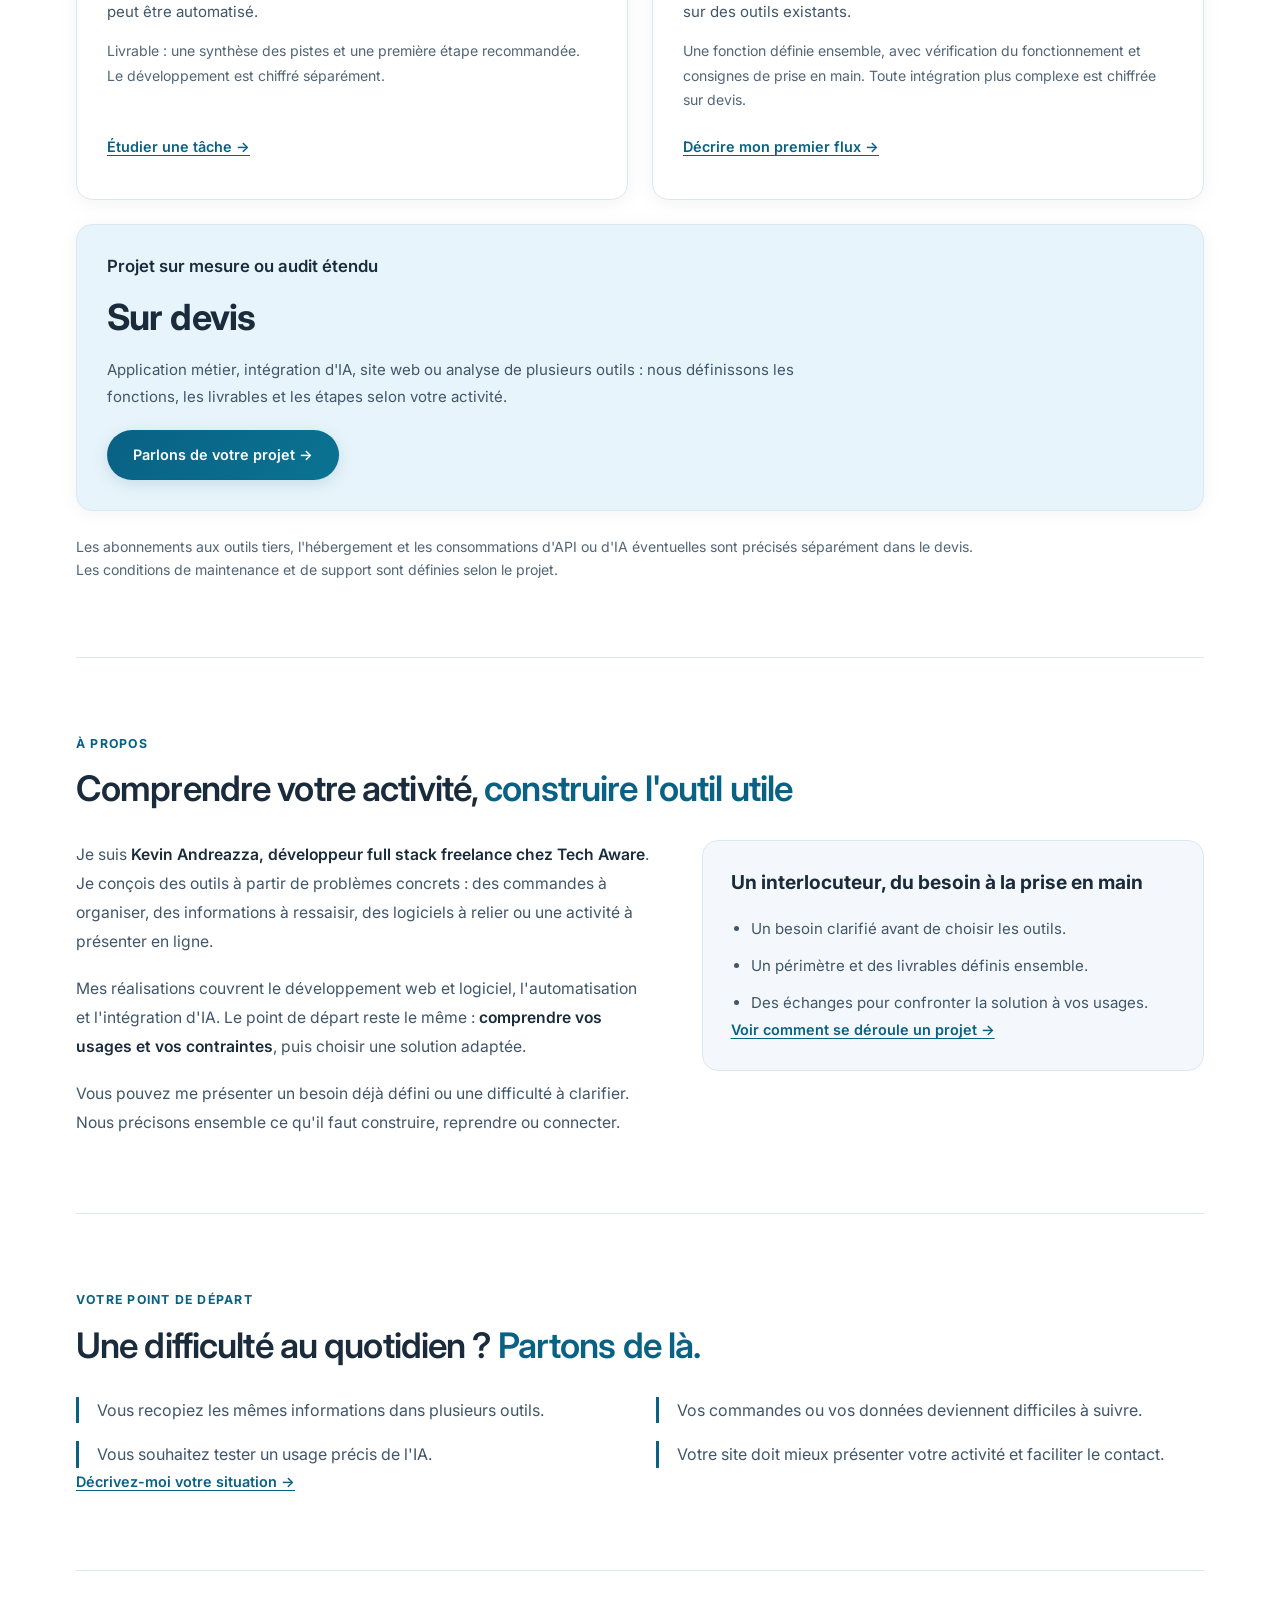
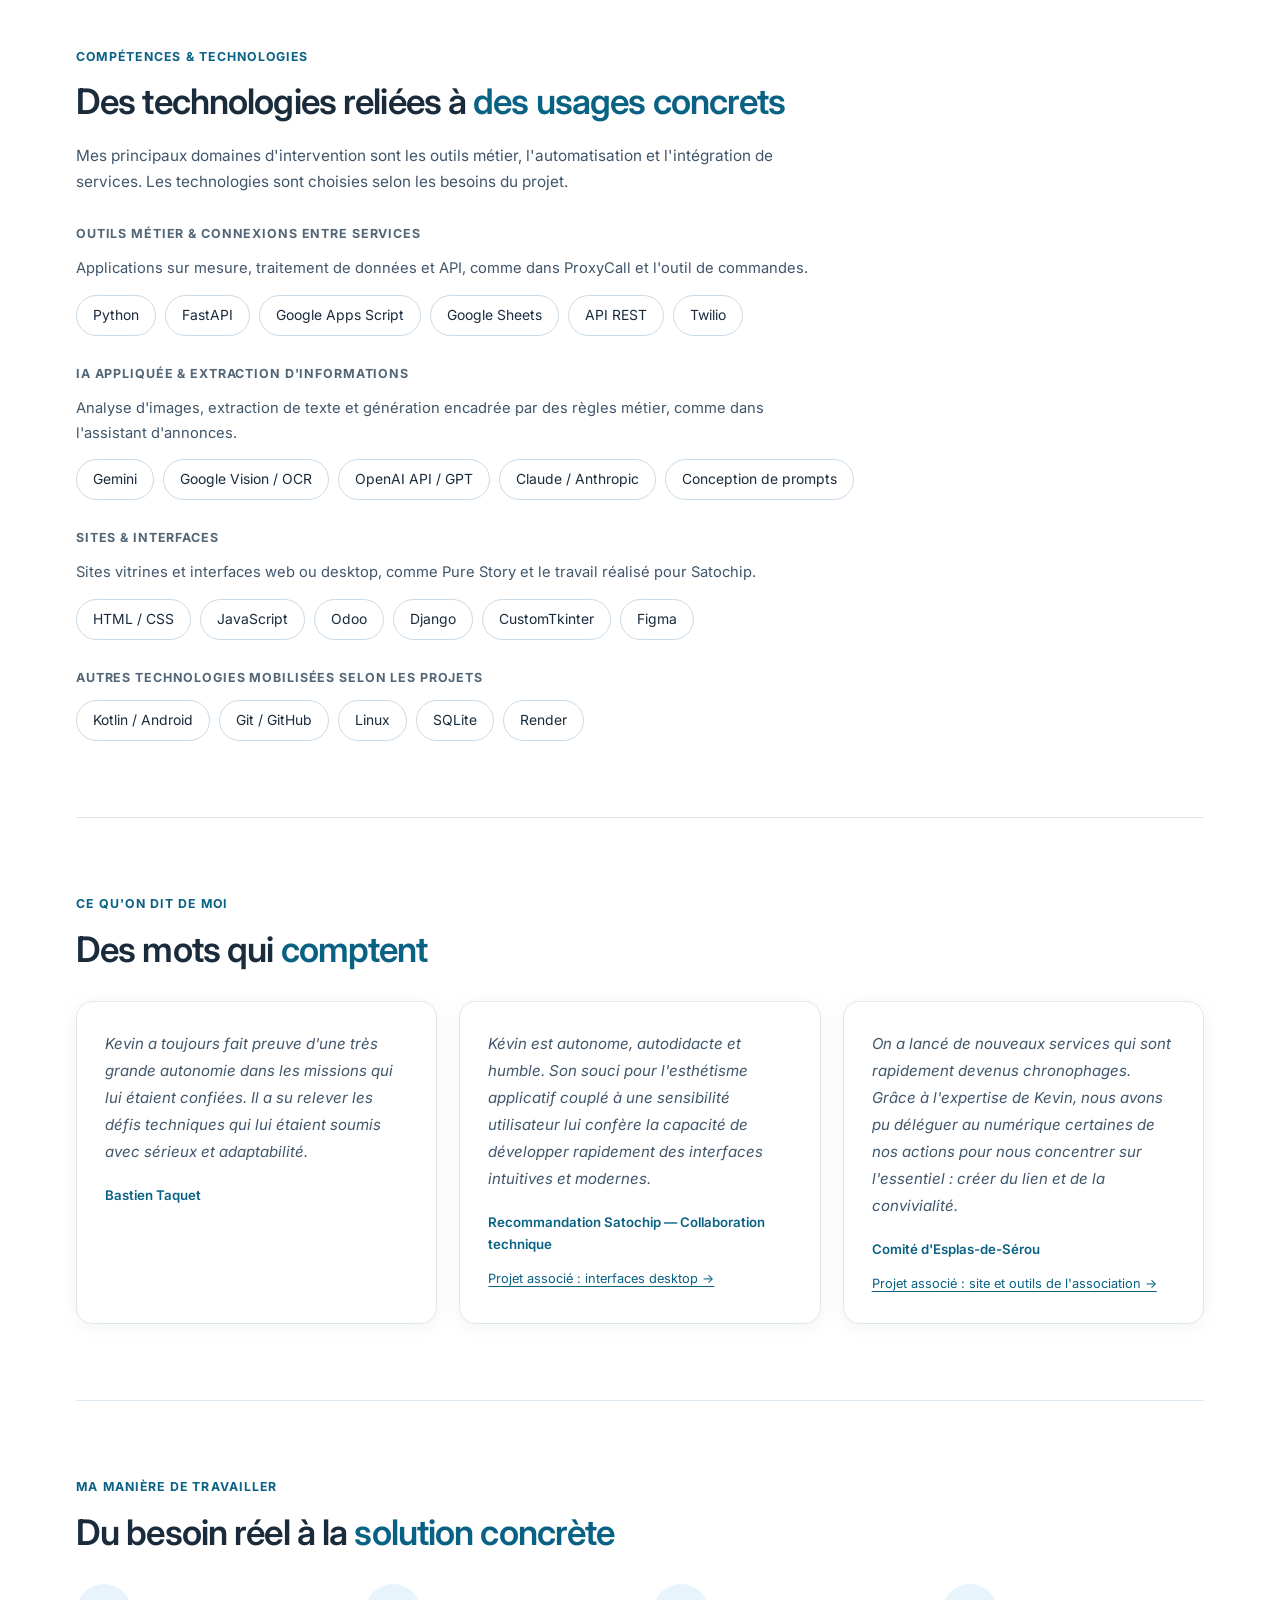
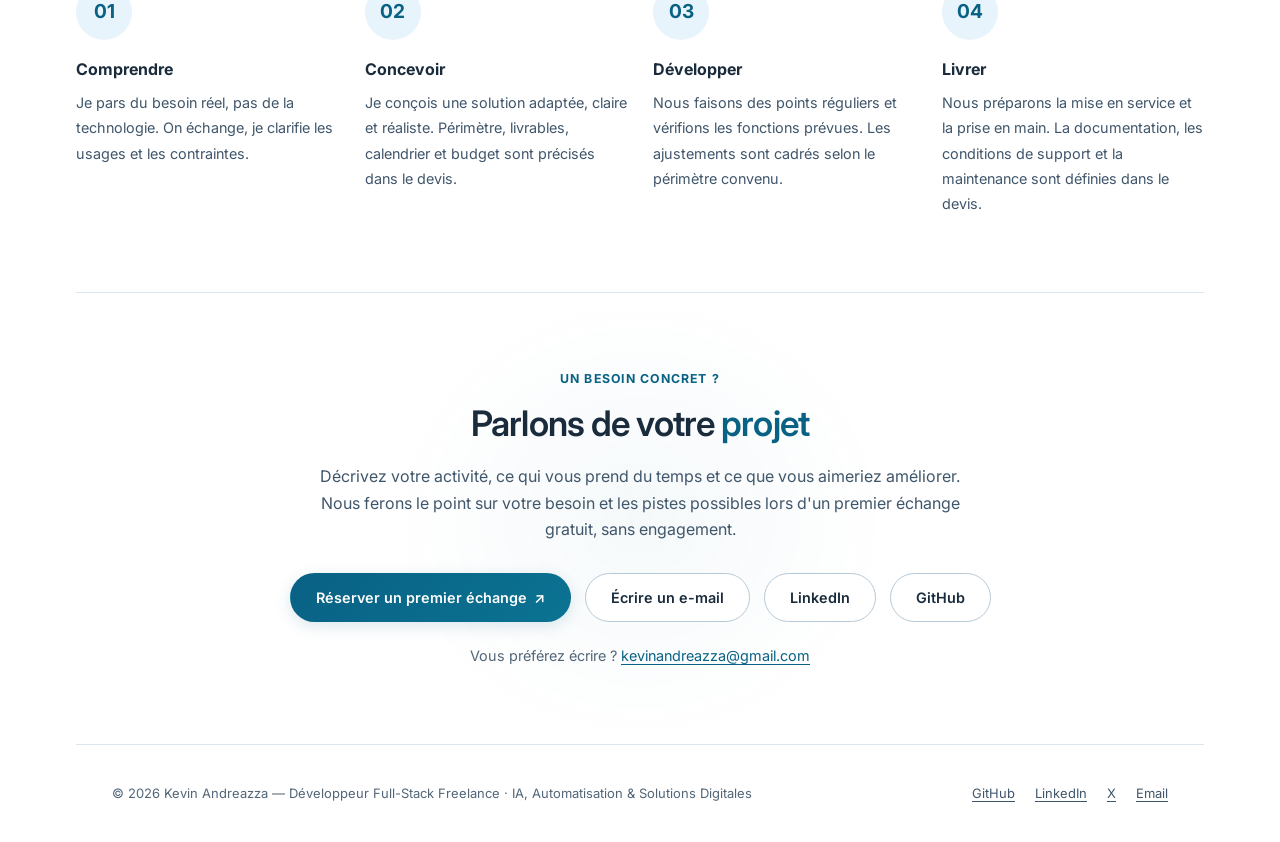
==== commit af02578a: "Simplifie la typographie et presente les tarifs en deux colonnes" ====
--- a/docs/index.html
+++ b/docs/index.html
@@ -16,7 +16,7 @@
   <link rel="icon" href="assets/favicon.svg" type="image/svg+xml">
   <link rel="preconnect" href="https://fonts.googleapis.com">
   <link rel="preconnect" href="https://fonts.gstatic.com" crossorigin>
-  <link rel="stylesheet" href="css/style.css?v=20261027-4">
+  <link rel="stylesheet" href="css/style.css?v=20261027-5">
 </head>
 <body>
 <a class="skip-link" href="#contenu">Aller au contenu</a>
@@ -50,6 +50,10 @@
   <ul class="hero-skills" aria-label="Domaines d'intervention">
     <li>IA appliquée</li><li>Automatisation &amp; API</li><li>Outils métier</li><li>Sites web</li>
   </ul>
+  <figure class="hero-testimonial">
+    <blockquote><p>Du dynamisme et du sérieux pour le projet en cours. Je recommande Kevin &amp; Tech Aware pour la partie technique.</p></blockquote>
+    <figcaption>Vassili Volkov</figcaption>
+  </figure>
 </section>
 
 <div class="section-divider"></div>
@@ -315,10 +319,6 @@
   <h2 class="section-title reveal-3d">Des mots qui <em>comptent</em></h2>
   <div class="testimonials-grid">
     <div class="testimonial reveal-3d">
-      <p>Du dynamisme et du sérieux pour le projet en cours. Je recommande Kevin &amp; Tech Aware pour la partie technique.</p>
-      <div class="testimonial-author">Vassili Volkov</div>
-    </div>
-    <div class="testimonial reveal-3d">
       <p>Kevin a toujours fait preuve d'une très grande autonomie dans les missions qui lui étaient confiées. Il a su relever les défis techniques qui lui étaient soumis avec sérieux et adaptabilité.</p>
       <div class="testimonial-author">Bastien Taquet</div>
     </div>
--- a/docs/css/style.css
+++ b/docs/css/style.css
@@ -1,4 +1,4 @@
-@import url('https://fonts.googleapis.com/css2?family=Inter:wght@400;500;600;700&family=Syne:wght@400;600;700;800&display=swap');
+@import url('https://fonts.googleapis.com/css2?family=Inter:wght@400;500;600;700&family=Syne:wght@800&display=swap');
 
 :root {
   --bg: #fff;
@@ -12,10 +12,11 @@
   --card-border: #dce7ef;
   --card-shadow: 0 3px 20px rgb(26 43 60 / 5%);
   --radius: 16px;
+  --font-body: Inter, system-ui, -apple-system, BlinkMacSystemFont, "Segoe UI", sans-serif;
 }
 * { box-sizing: border-box; }
 html { scroll-behavior: smooth; scroll-padding-top: 104px; }
-body { margin: 0; background: var(--bg); color: var(--fg); font-family: Inter, sans-serif; line-height: 1.65; }
+body { margin: 0; background: var(--bg); color: var(--fg); font-family: var(--font-body); line-height: 1.65; }
 h1, h2, h3, h4, p { margin: 0; }
 a { color: var(--accent); text-underline-offset: .2em; }
 button, a { -webkit-tap-highlight-color: transparent; }
@@ -38,13 +39,17 @@
 .nav-toggle { display: none; border: 1px solid var(--card-border); border-radius: 8px; padding: 9px 12px; background: #fff; color: var(--fg); font-size: .9rem; font-weight: 600; cursor: pointer; }
 .nav-toggle span { margin-left: 6px; }
 section { padding: 76px 36px; max-width: 1200px; margin: 0 auto; position: relative; }
-.hero { min-height: min(760px, calc(100svh - 76px)); display: flex; flex-direction: column; justify-content: center; align-items: center; text-align: center; padding-top: 72px; padding-bottom: 64px; }
+.hero { min-height: min(680px, calc(100svh - 76px)); display: flex; flex-direction: column; justify-content: center; align-items: center; text-align: center; padding-top: 56px; padding-bottom: 48px; }
 .hero-label { color: var(--accent); background: var(--accent-light); border-radius: 100px; padding: 8px 18px; margin-bottom: 26px; font-size: .83rem; font-weight: 600; max-width: 100%; }
-.hero h1 { font-family: Syne, sans-serif; font-size: clamp(2rem, 4.5vw, 3.6rem); line-height: 1.16; font-weight: 800; max-width: 1000px; text-wrap: balance; }
+.hero h1 { font-family: var(--font-body); font-size: clamp(2rem, 4.3vw, 3.25rem); line-height: 1.14; letter-spacing: -.035em; font-weight: 700; max-width: min(24ch, 100%); text-wrap: balance; }
 .hero h1 em, .section-title em { font-style: normal; color: var(--accent); }
 .hero-sub { max-width: 610px; margin-top: 26px; font-size: 1.05rem; color: var(--fg-light); }
 .hero-note { color: var(--muted); font-size: .84rem; margin-top: 16px; }
 .hero-skills { list-style: none; display: flex; flex-wrap: wrap; justify-content: center; gap: 10px 24px; padding: 0; margin: 34px 0 0; color: var(--accent); font-size: .82rem; font-weight: 600; }
+.hero-testimonial { width: min(640px, 100%); margin: 28px 0 0; padding: 18px 22px; text-align: left; border-left: 3px solid var(--accent); border-radius: 0 12px 12px 0; background: var(--bg-soft); }
+.hero-testimonial blockquote { margin: 0; }
+.hero-testimonial p { color: var(--fg-light); font-size: .9rem; line-height: 1.7; }
+.hero-testimonial figcaption { margin-top: 9px; color: var(--fg); font-size: .8rem; font-weight: 600; }
 .hero-actions { display: flex; flex-wrap: wrap; justify-content: center; gap: 14px; margin-top: 32px; }
 .btn-primary, .btn-secondary { display: inline-flex; justify-content: center; align-items: center; gap: 7px; padding: 13px 25px; border-radius: 100px; text-decoration: none; font-size: .9rem; font-weight: 600; border: 1px solid transparent; line-height: 1.5; text-align: center; min-height: 48px; transition: background-color .2s, box-shadow .2s; }
 .btn-primary { background: var(--accent-gradient); color: #fff; box-shadow: 0 4px 16px rgb(9 97 132 / 15%); }
@@ -57,7 +62,7 @@
 .hero-icon-label { font-size: .75rem; font-weight: 600; color: var(--fg-light); }
 .section-divider { height: 1px; background: var(--card-border); max-width: 1128px; margin: 0 auto; }
 .section-label { color: var(--accent); font-size: .77rem; font-weight: 700; text-transform: uppercase; letter-spacing: .1em; margin-bottom: 12px; }
-.section-title { max-width: 800px; margin-bottom: 34px; font-family: Syne, sans-serif; font-size: clamp(1.6rem, 3.3vw, 2.6rem); line-height: 1.25; font-weight: 700; overflow-wrap: anywhere; }
+.section-title { max-width: 800px; margin-bottom: 30px; font-family: var(--font-body); font-size: clamp(1.6rem, 2.8vw, 2.2rem); line-height: 1.25; letter-spacing: -.025em; font-weight: 600; overflow-wrap: anywhere; text-wrap: balance; }
 .section-intro { max-width: 760px; color: var(--fg-light); margin: -10px 0 30px; font-size: .96rem; }
 .about-grid { display: grid; grid-template-columns: 1.15fr 1fr; gap: 48px; align-items: start; }
 .about-grid > *, .services-grid > *, .projects-grid > *, .pricing-grid > *, .testimonials-grid > * { min-width: 0; }
@@ -65,20 +70,20 @@
 .about-text p + p { margin-top: 18px; }
 .about-text strong { color: var(--fg); font-weight: 600; }
 .about-highlight { background: var(--bg-soft); padding: 28px; border: 1px solid var(--card-border); border-radius: var(--radius); }
-.about-highlight h3 { font-family: Syne, sans-serif; font-size: 1.2rem; line-height: 1.45; }
+.about-highlight h3 { font-family: var(--font-body); font-size: 1.2rem; line-height: 1.45; }
 .approach-list { padding-left: 20px; margin: 20px 0 0; color: var(--fg-light); font-size: .94rem; }
 .approach-list li + li { margin-top: 12px; }
 .needs-list { list-style: none; padding: 0; margin: 0; display: grid; grid-template-columns: repeat(2, minmax(0, 1fr)); gap: 18px 32px; color: var(--fg-light); }
 .needs-list li { border-left: 3px solid var(--accent); padding-left: 18px; }
 .about-stat { display: flex; flex-wrap: wrap; justify-content: center; gap: 32px; }
 .stat { text-align: center; }
-.stat-value { color: var(--accent); font-family: Syne, sans-serif; font-size: 2.2rem; font-weight: 800; }
+.stat-value { color: var(--accent); font-family: var(--font-body); font-size: 2.2rem; font-weight: 800; }
 .stat-label { font-size: .8rem; color: var(--muted); }
 .about-quote { margin-top: 24px; padding: 16px 20px; border-left: 3px solid var(--accent); font-size: .9rem; line-height: 1.75; color: var(--fg-light); }
 .about-quote cite { display: block; margin-top: 12px; color: var(--muted); font-style: normal; font-size: .8rem; }
 .services-grid, .testimonials-grid { display: grid; grid-template-columns: repeat(auto-fit, minmax(min(100%, 300px), 1fr)); gap: 22px; }
 .service-card, .project-card, .testimonial, .pricing-card { background: #fff; border: 1px solid var(--card-border); border-radius: var(--radius); box-shadow: var(--card-shadow); padding: 28px; }
-.service-card h3, .project-card h3 { font-family: Syne, sans-serif; font-size: 1.08rem; line-height: 1.45; margin-bottom: 12px; overflow-wrap: anywhere; }
+.service-card h3, .project-card h3 { font-family: var(--font-body); font-size: 1.08rem; font-weight: 600; line-height: 1.45; margin-bottom: 12px; overflow-wrap: anywhere; }
 .service-card p, .project-card p { color: var(--fg-light); font-size: .94rem; line-height: 1.75; }
 .service-icon { display: grid; place-items: center; width: 48px; height: 48px; border-radius: 12px; background: var(--accent-light); font-size: 1.4rem; margin-bottom: 20px; }
 .service-tag { display: inline-block; margin-top: 20px; padding: 4px 12px; border-radius: 100px; background: var(--accent-light); color: var(--accent); font-size: .77rem; font-weight: 600; }
@@ -111,14 +116,14 @@
 .visual-caption { font-size: .78rem; color: var(--muted); margin-top: 14px; }
 .site-visual img { width: 100%; height: auto; border: 1px solid var(--card-border); border-radius: 8px; box-shadow: var(--card-shadow); }
 .case-content { padding: 30px; }
-.case-content h3 { font-family: Syne, sans-serif; font-size: 1.35rem; line-height: 1.4; text-wrap: balance; }
+.case-content h3 { font-family: var(--font-body); font-size: 1.35rem; line-height: 1.4; text-wrap: balance; }
 .case-details { margin: 22px 0 0; }
 .case-details > div + div { margin-top: 16px; }
 .case-details dt { color: var(--accent); font-size: .77rem; font-weight: 700; margin-bottom: 4px; }
 .case-details dd { margin: 0; color: var(--fg-light); font-size: .92rem; line-height: 1.7; }
 .case-status { color: var(--muted); font-size: .8rem; margin-top: 16px; }
 .case-content .project-link { display: inline-block; }
-.other-projects-title { font-family: Syne, sans-serif; font-size: 1.4rem; margin: 48px 0 24px; }
+.other-projects-title { font-family: var(--font-body); font-size: 1.4rem; margin: 48px 0 24px; }
 .more-projects { margin-top: 32px; border: 1px solid var(--card-border); border-radius: var(--radius); padding: 0 24px; background: #fff; }
 .more-projects summary { cursor: pointer; padding: 22px 0; color: var(--accent); font-weight: 600; }
 .more-projects[open] { padding-bottom: 24px; }
@@ -143,24 +148,26 @@
 .testimonial p { font-size: .94rem; line-height: 1.8; font-style: italic; color: var(--fg-light); margin-bottom: 20px; }
 .testimonial-author { color: var(--accent); font-size: .83rem; font-weight: 600; }
 .process-steps { display: grid; grid-template-columns: repeat(4, minmax(0, 1fr)); gap: 26px; }
-.step-num-wrap { display: grid; place-items: center; width: 56px; height: 56px; border-radius: 50%; background: var(--accent-light); color: var(--accent); margin-bottom: 16px; font-family: Syne, sans-serif; font-size: 1.2rem; font-weight: 700; }
-.step h4 { font-family: Syne, sans-serif; font-size: 1rem; margin-bottom: 8px; }
+.step-num-wrap { display: grid; place-items: center; width: 56px; height: 56px; border-radius: 50%; background: var(--accent-light); color: var(--accent); margin-bottom: 16px; font-family: var(--font-body); font-size: 1.2rem; font-weight: 700; }
+.step h4 { font-family: var(--font-body); font-size: 1rem; margin-bottom: 8px; }
 .step p { color: var(--fg-light); font-size: .9rem; line-height: 1.75; }
-.pricing-grid { display: grid; grid-template-columns: repeat(auto-fit, minmax(min(100%, 260px), 1fr)); gap: 22px; }
-.pricing-card { text-align: center; }
-.pricing-label { color: var(--accent); font-size: .8rem; text-transform: uppercase; font-weight: 700; letter-spacing: .04em; margin-bottom: 12px; }
-.pricing-price { font-family: Syne, sans-serif; font-size: 1.6rem; font-weight: 800; margin-bottom: 14px; }
+.pricing-grid { display: grid; grid-template-columns: repeat(2, minmax(0, 1fr)); gap: 24px; }
+.pricing-card { display: flex; flex-direction: column; text-align: left; padding: 30px; }
+.pricing-label { color: var(--fg); font-size: 1.05rem; line-height: 1.4; font-weight: 600; margin-bottom: 14px; }
+.pricing-price { font-family: var(--font-body); font-size: 2.25rem; line-height: 1.2; letter-spacing: -.025em; font-variant-numeric: lining-nums tabular-nums; font-weight: 700; margin: 4px 0 18px; }
 .pricing-prefix { color: var(--muted); font-size: .85rem; }
 .pricing-card p { font-size: .94rem; color: var(--fg-light); line-height: 1.75; }
 .pricing-card-link { text-decoration: none; color: inherit; border-color: #91c5dd; }
 .pricing-card-link:hover { background: var(--accent-light); }
 .pricing-card-accent { background: var(--accent-light); }
-.pricing-card p.pricing-scope { margin-top: 14px; font-size: .81rem; color: var(--muted); }
-.pricing-card > .project-link { display: inline-block; }
+.pricing-card p.pricing-scope { margin-top: 14px; font-size: .88rem; color: var(--muted); }
+.pricing-card > .project-link { display: inline-block; margin-top: auto; padding-top: 22px; }
 .pricing-card-accent { grid-column: 1 / -1; }
-.pricing-card-accent > p { max-width: 760px; margin-inline: auto; }
-.pricing-card-accent > .btn-primary { margin-top: 20px; }
+.pricing-card-accent > p { max-width: 760px; }
+.pricing-card-accent > .btn-primary { margin-top: 20px; align-self: flex-start; }
 .pricing-card-link { grid-column: 1 / -1; }
+.pricing-card-link .pricing-label { color: var(--accent); font-size: .9rem; }
+.pricing-card-link .pricing-price { font-size: 1.2rem; font-weight: 600; letter-spacing: 0; }
 @media (min-width: 701px) {
   .pricing-card-link { display: grid; grid-template-columns: 1fr auto; text-align: left; align-items: center; gap: 4px 24px; }
   .pricing-card-link .pricing-label { margin-bottom: 0; }
@@ -203,7 +210,7 @@
   section { padding: 52px 24px; }
   .hero { min-height: auto; padding-top: 50px; padding-bottom: 48px; }
   .hero-label { font-size: .76rem; border-radius: 16px; }
-  .hero h1 { font-size: clamp(1.25rem, 6vw, 2rem); overflow-wrap: anywhere; }
+  .hero h1 { font-size: clamp(1.75rem, 6.5vw, 2.35rem); overflow-wrap: anywhere; }
   .hero-sub { font-size: .97rem; }
   .hero-actions { margin-top: 26px; width: 100%; }
   .hero-icons { display: grid; grid-template-columns: repeat(2, minmax(0, 1fr)); gap: 20px; margin-top: 32px; width: min(290px, 100%); }
@@ -211,6 +218,7 @@
   .section-title { margin-bottom: 26px; }
   .section-intro { margin-top: -4px; }
   .projects-grid { grid-template-columns: 1fr; }
+  .pricing-grid { grid-template-columns: 1fr; gap: 18px; }
   .services-grid { grid-template-columns: 1fr; }
   .more-projects { padding-inline: 16px; }
   .case-study { grid-template-columns: 1fr; }
@@ -219,6 +227,7 @@
   .needs-list { grid-template-columns: 1fr; }
   .hero-skills { gap: 10px 18px; margin-top: 26px; }
   .hero-note { max-width: 260px; }
+  .hero-testimonial { padding: 16px 18px; }
   .service-card, .project-card, .testimonial, .pricing-card, .about-highlight { padding: 22px; }
   .about-quote { padding: 12px 14px; }
   .section-divider { margin-inline: 24px; }
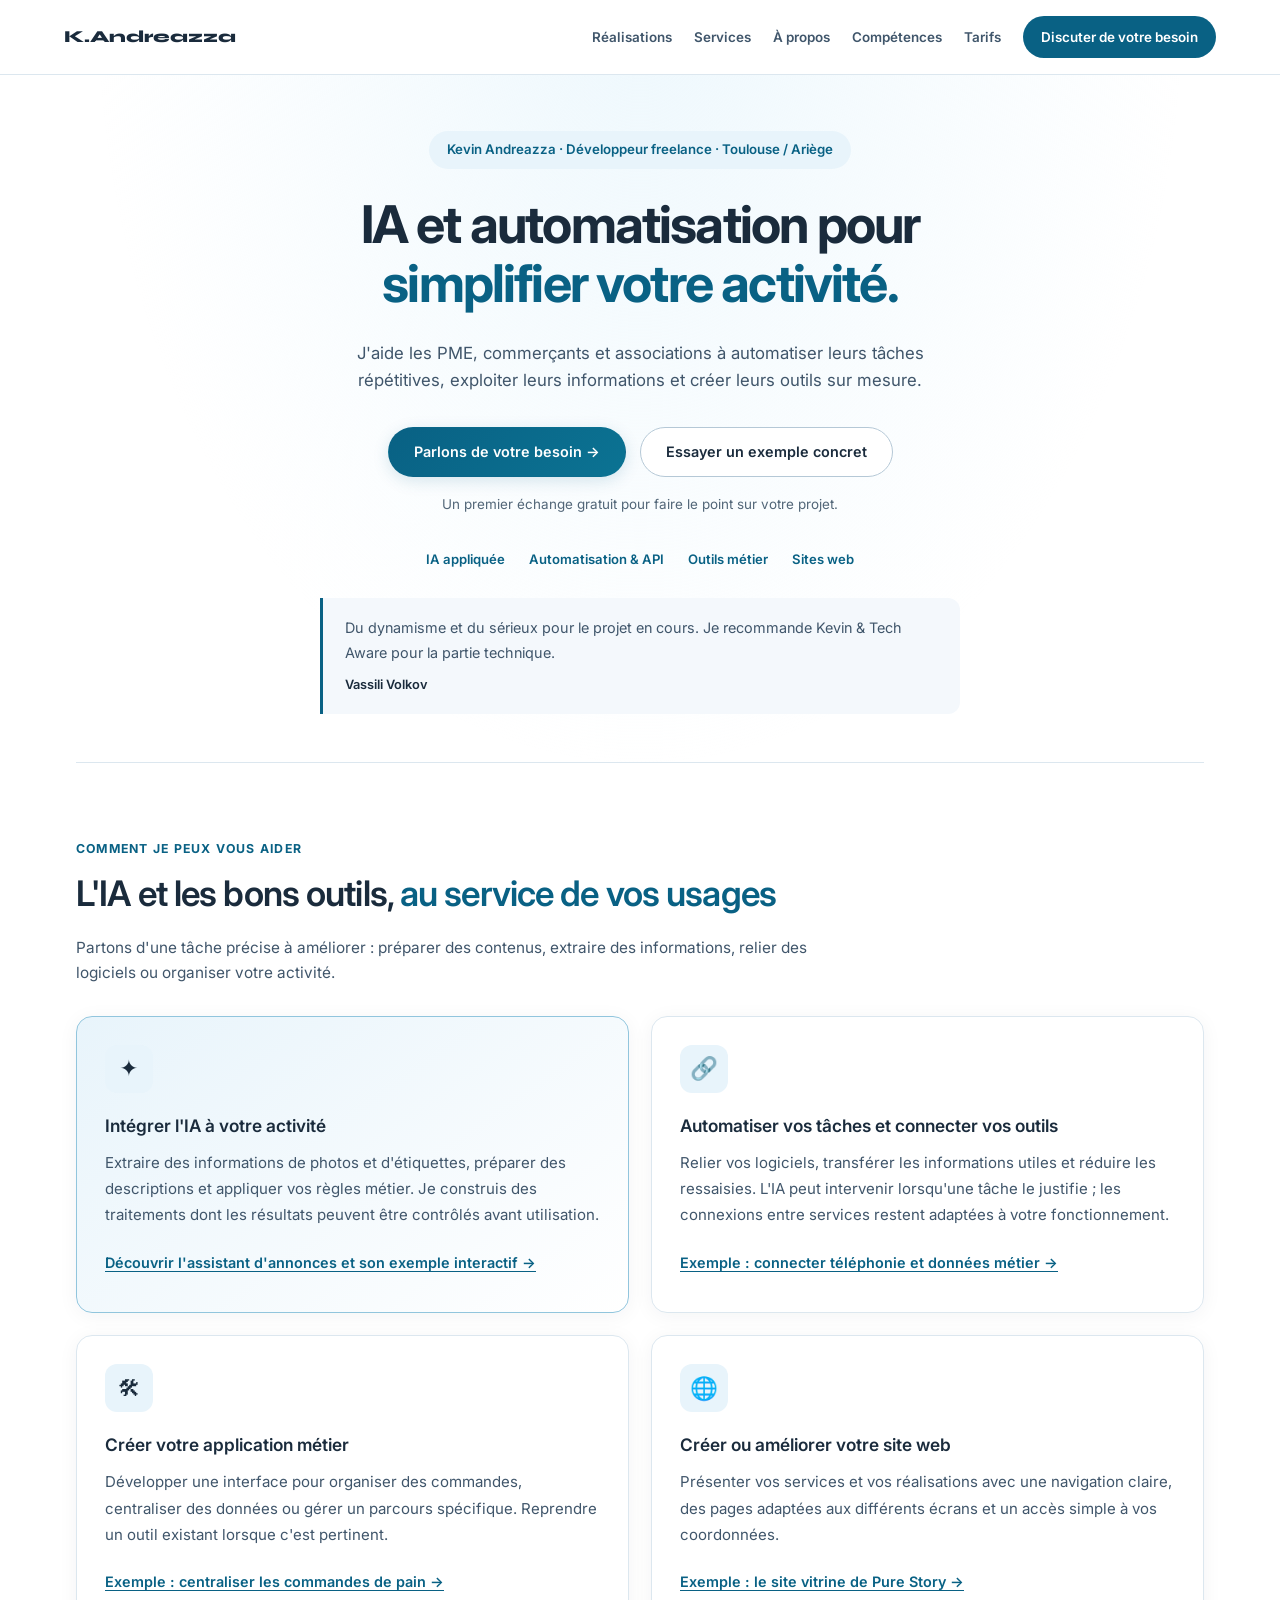
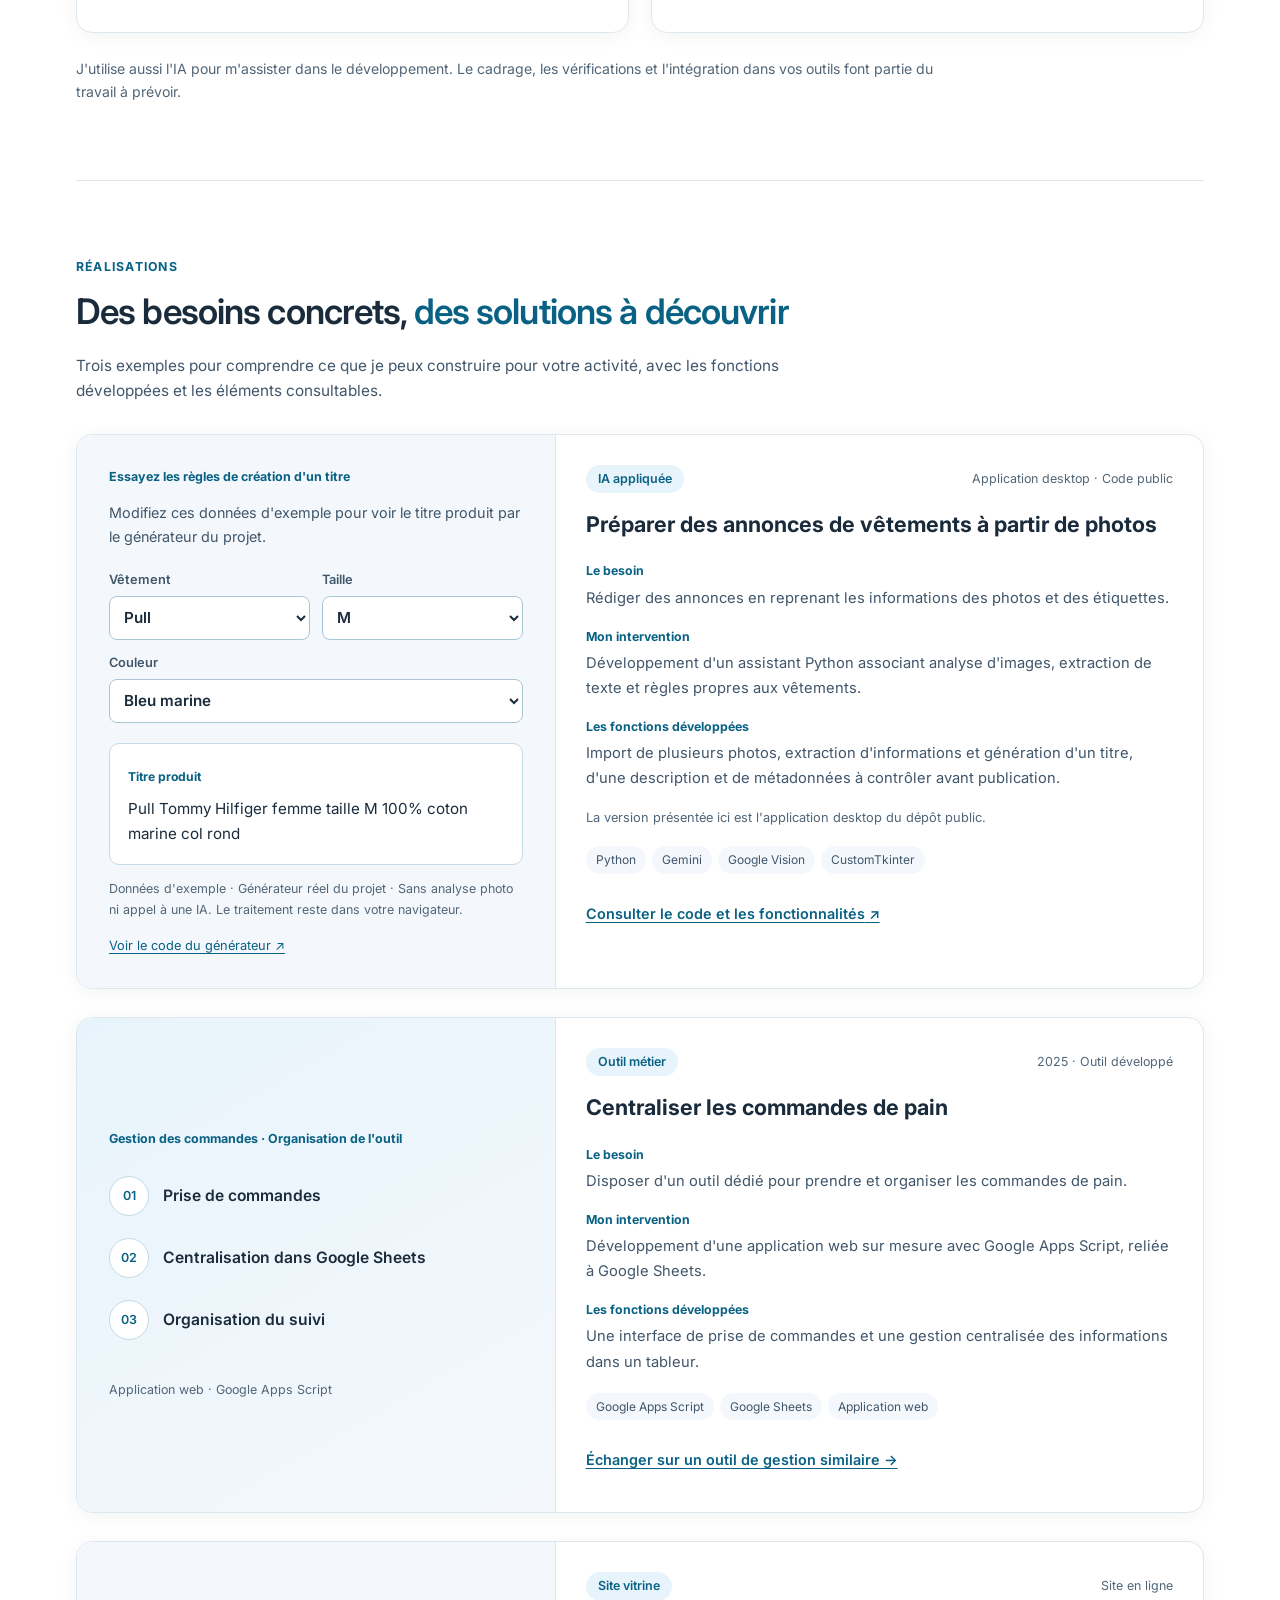
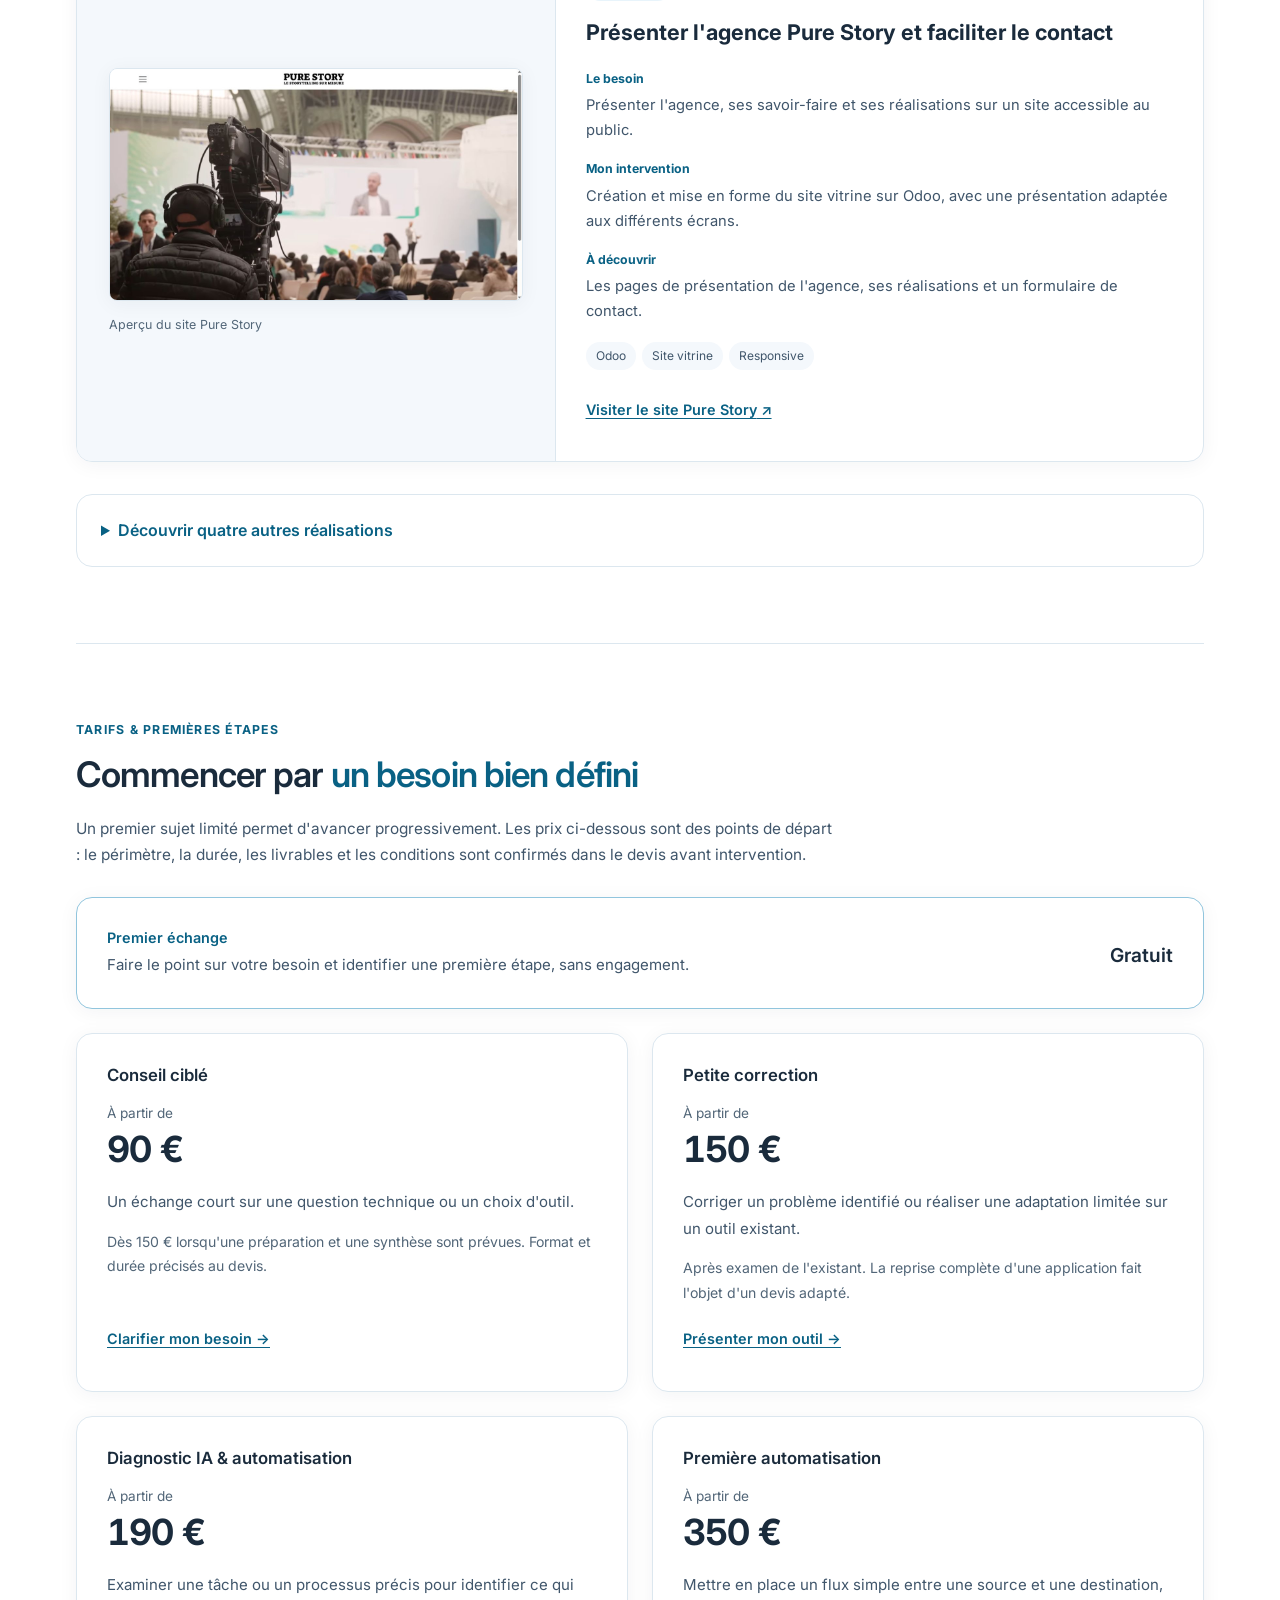
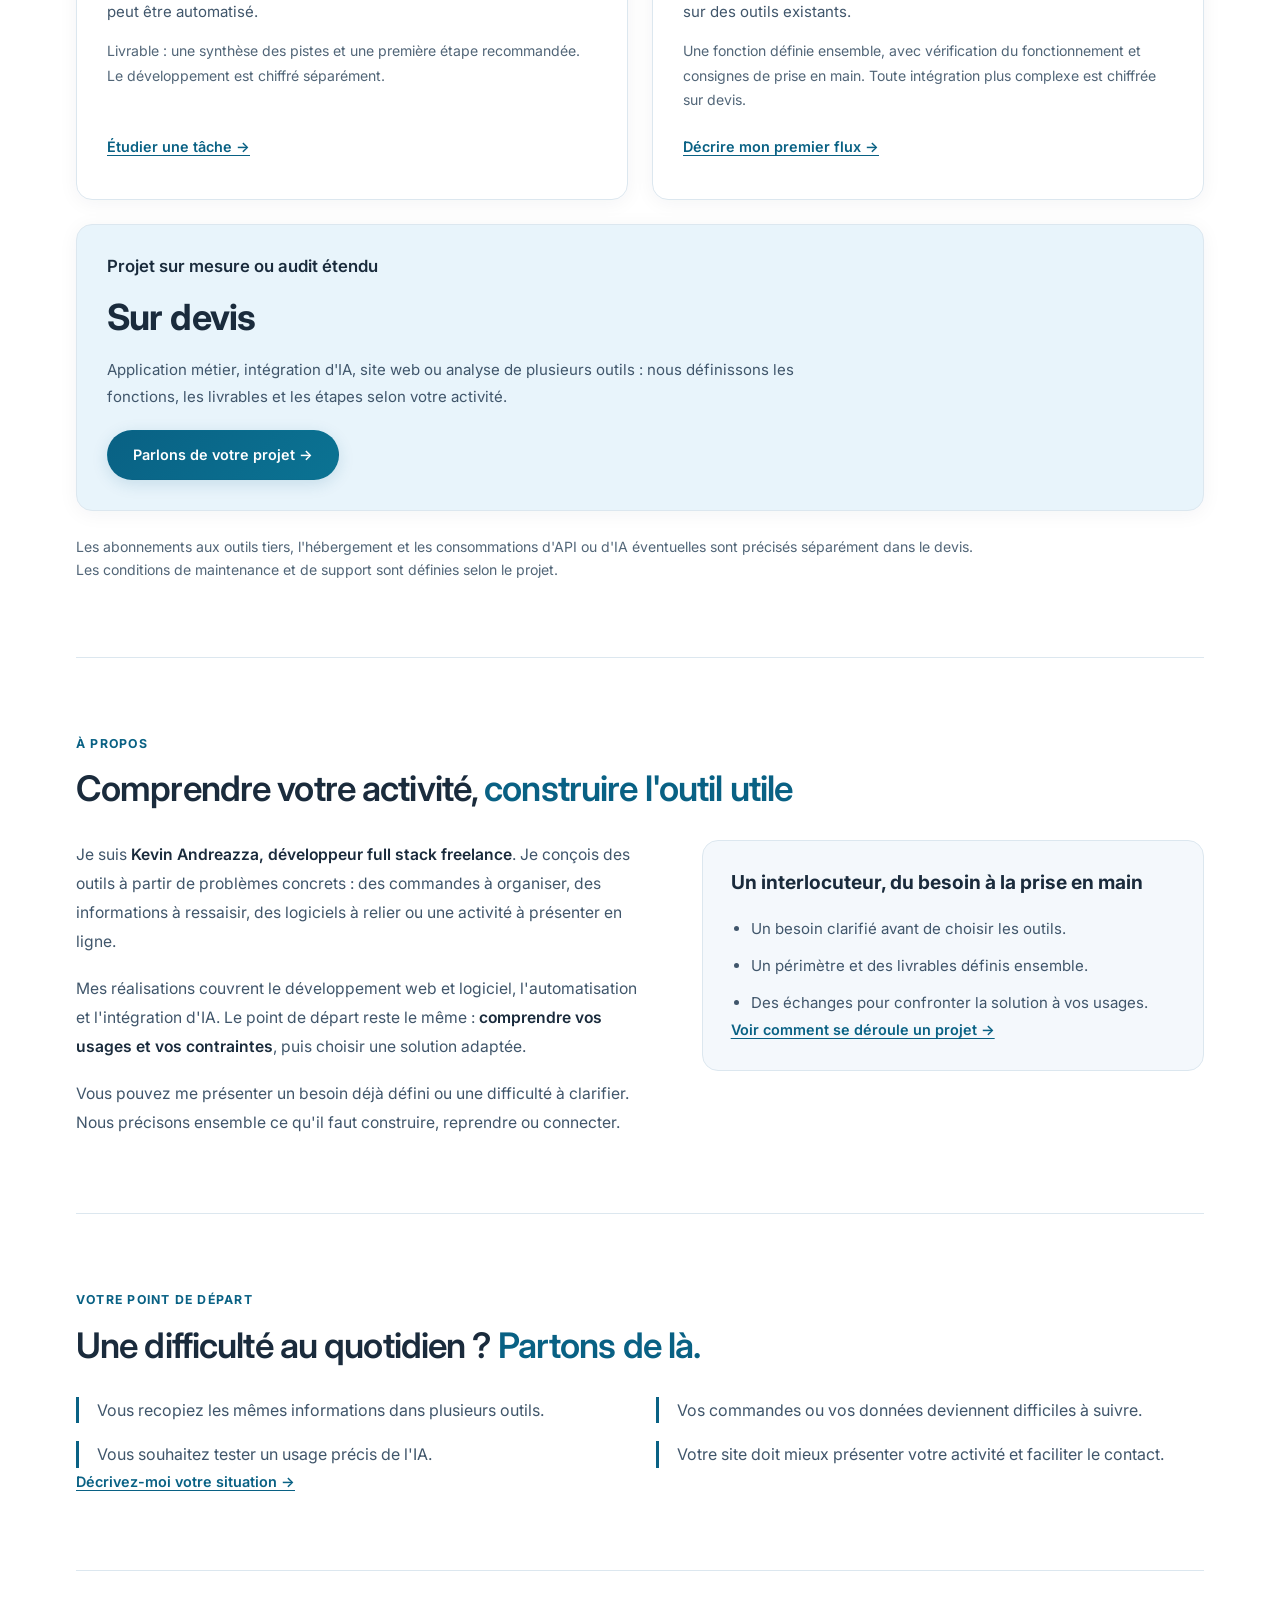
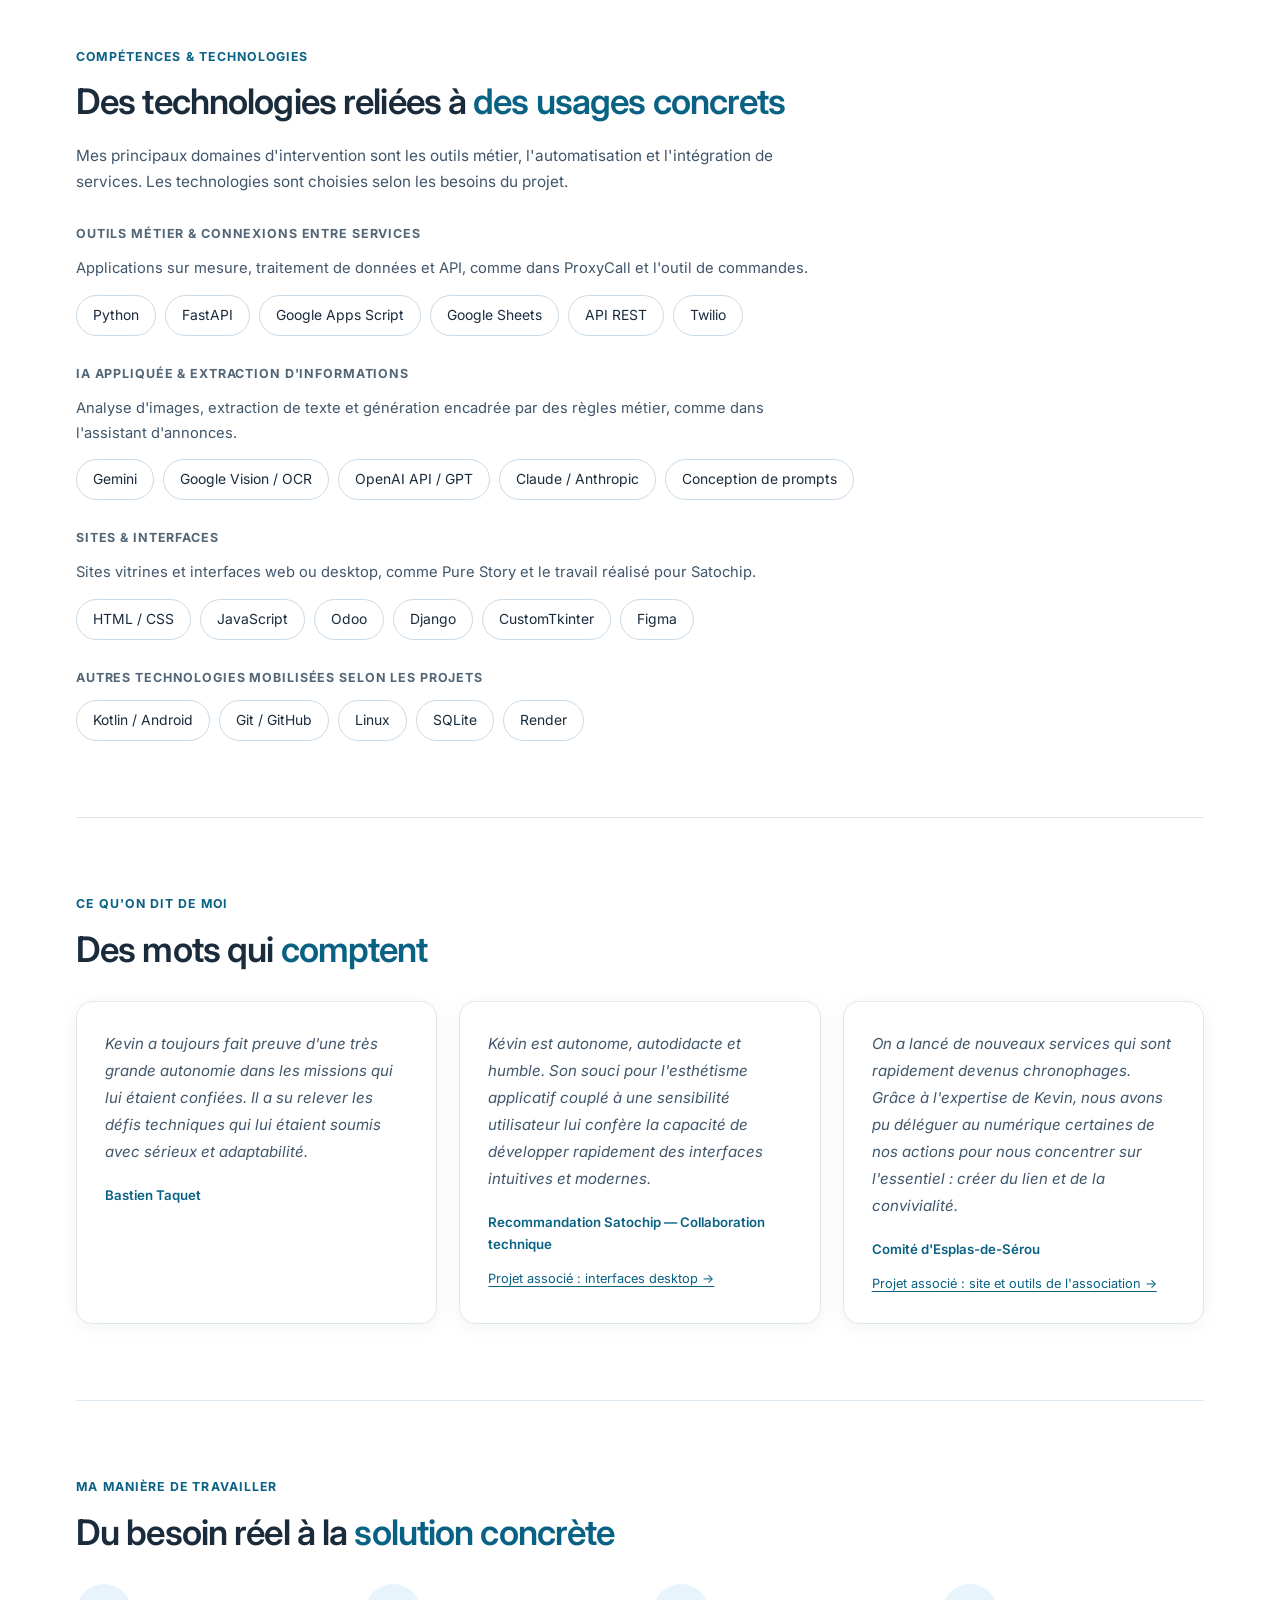
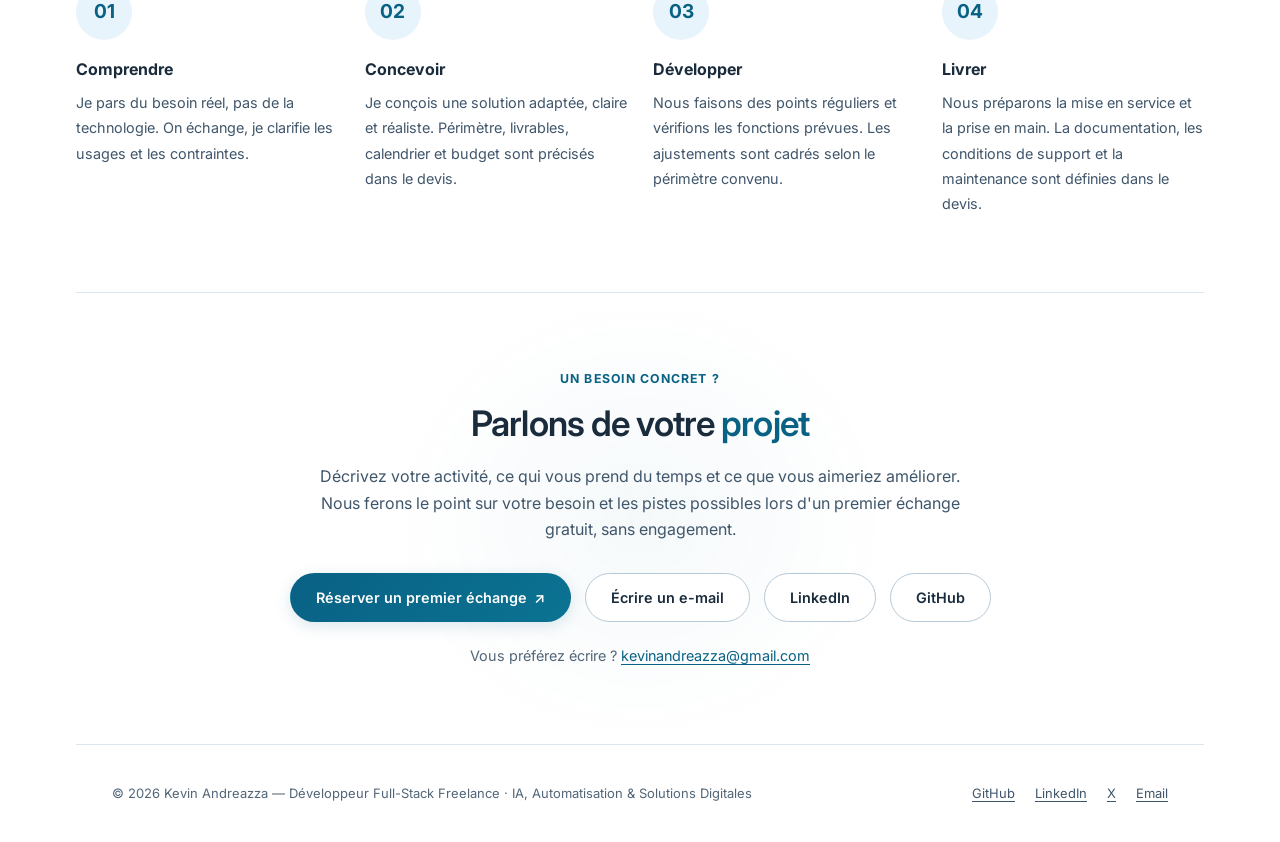
==== commit 8f37bf66: "Retire la mention chez Tech Aware dans la presentation" ====
--- a/docs/index.html
+++ b/docs/index.html
@@ -252,7 +252,7 @@
   <h2 class="section-title reveal-3d">Comprendre votre activité, <em>construire l'outil utile</em></h2>
   <div class="about-grid">
     <div class="about-text reveal">
-      <p>Je suis <strong>Kevin Andreazza, développeur full stack freelance chez Tech Aware</strong>. Je conçois des outils à partir de problèmes concrets : des commandes à organiser, des informations à ressaisir, des logiciels à relier ou une activité à présenter en ligne.</p>
+      <p>Je suis <strong>Kevin Andreazza, développeur full stack freelance</strong>. Je conçois des outils à partir de problèmes concrets : des commandes à organiser, des informations à ressaisir, des logiciels à relier ou une activité à présenter en ligne.</p>
       <p>Mes réalisations couvrent le développement web et logiciel, l'automatisation et l'intégration d'IA. Le point de départ reste le même : <strong>comprendre vos usages et vos contraintes</strong>, puis choisir une solution adaptée.</p>
       <p>Vous pouvez me présenter un besoin déjà défini ou une difficulté à clarifier. Nous précisons ensemble ce qu'il faut construire, reprendre ou connecter.</p>
     </div>
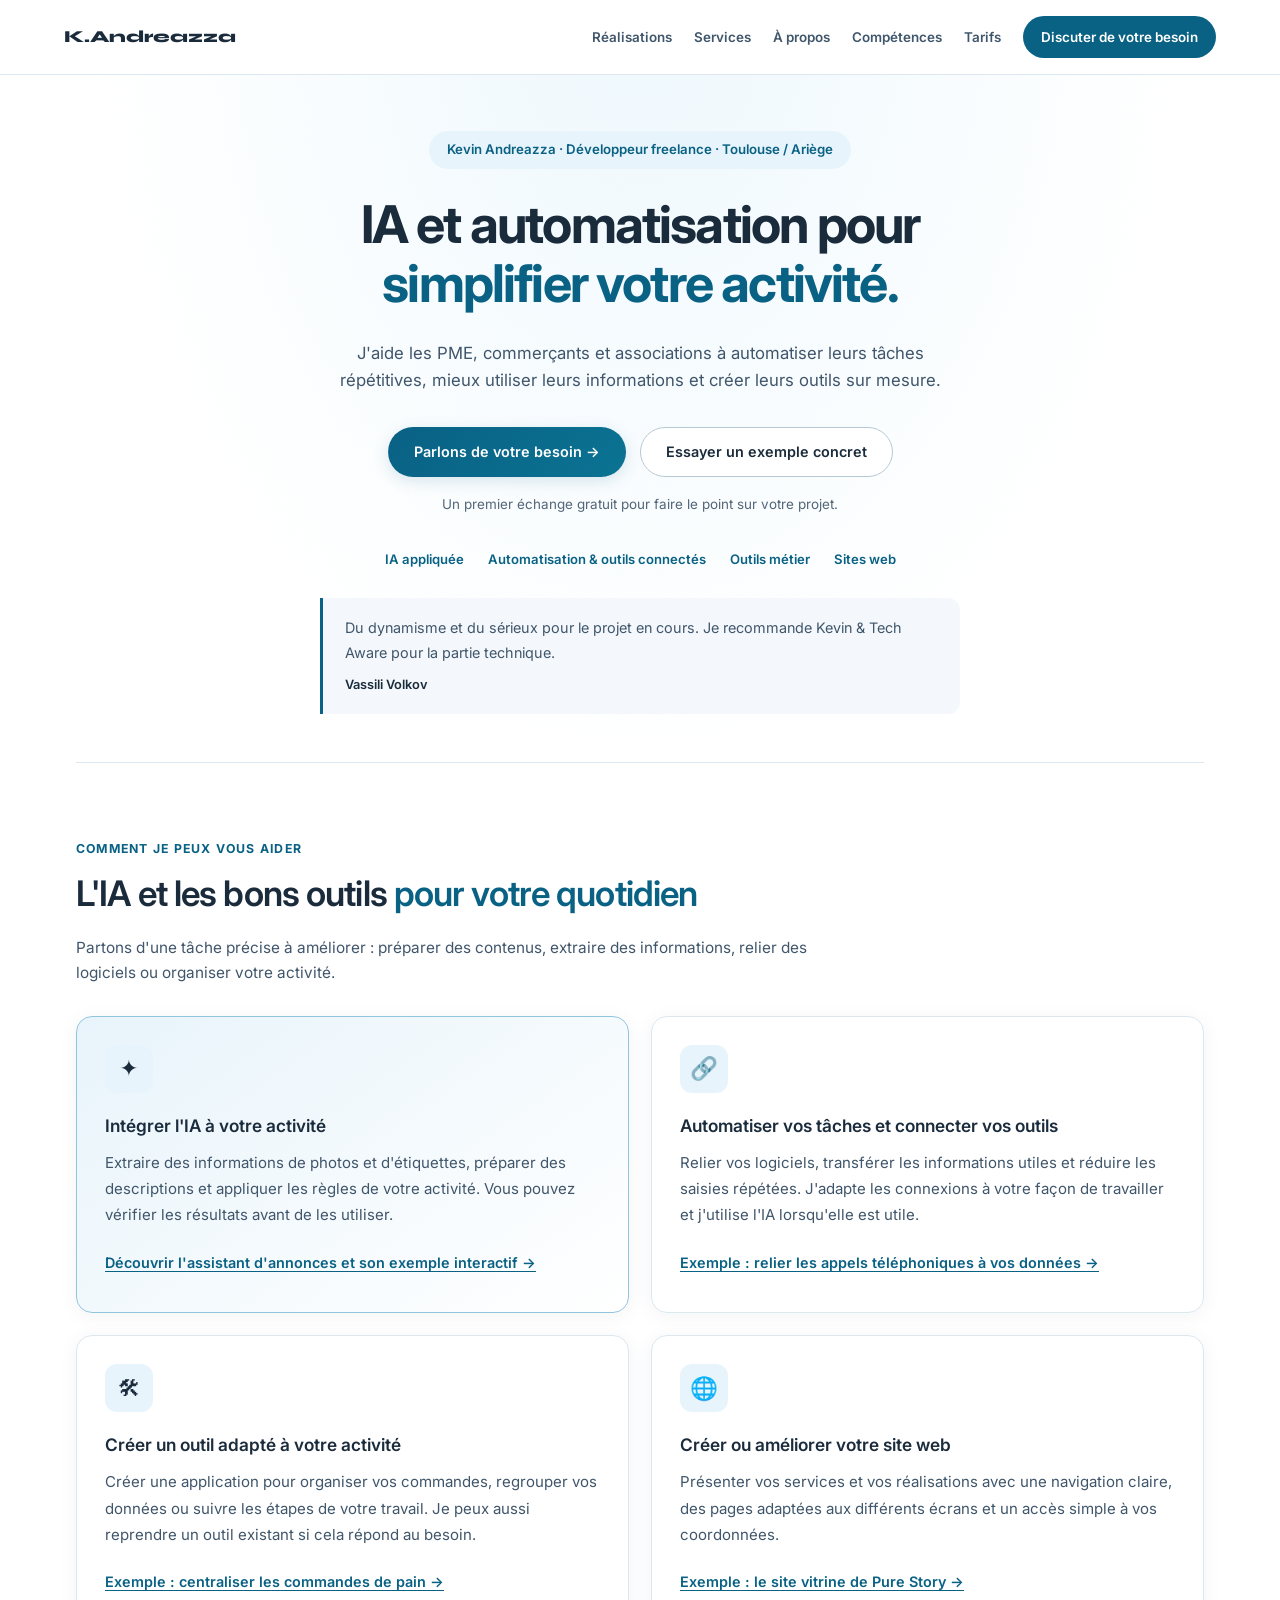
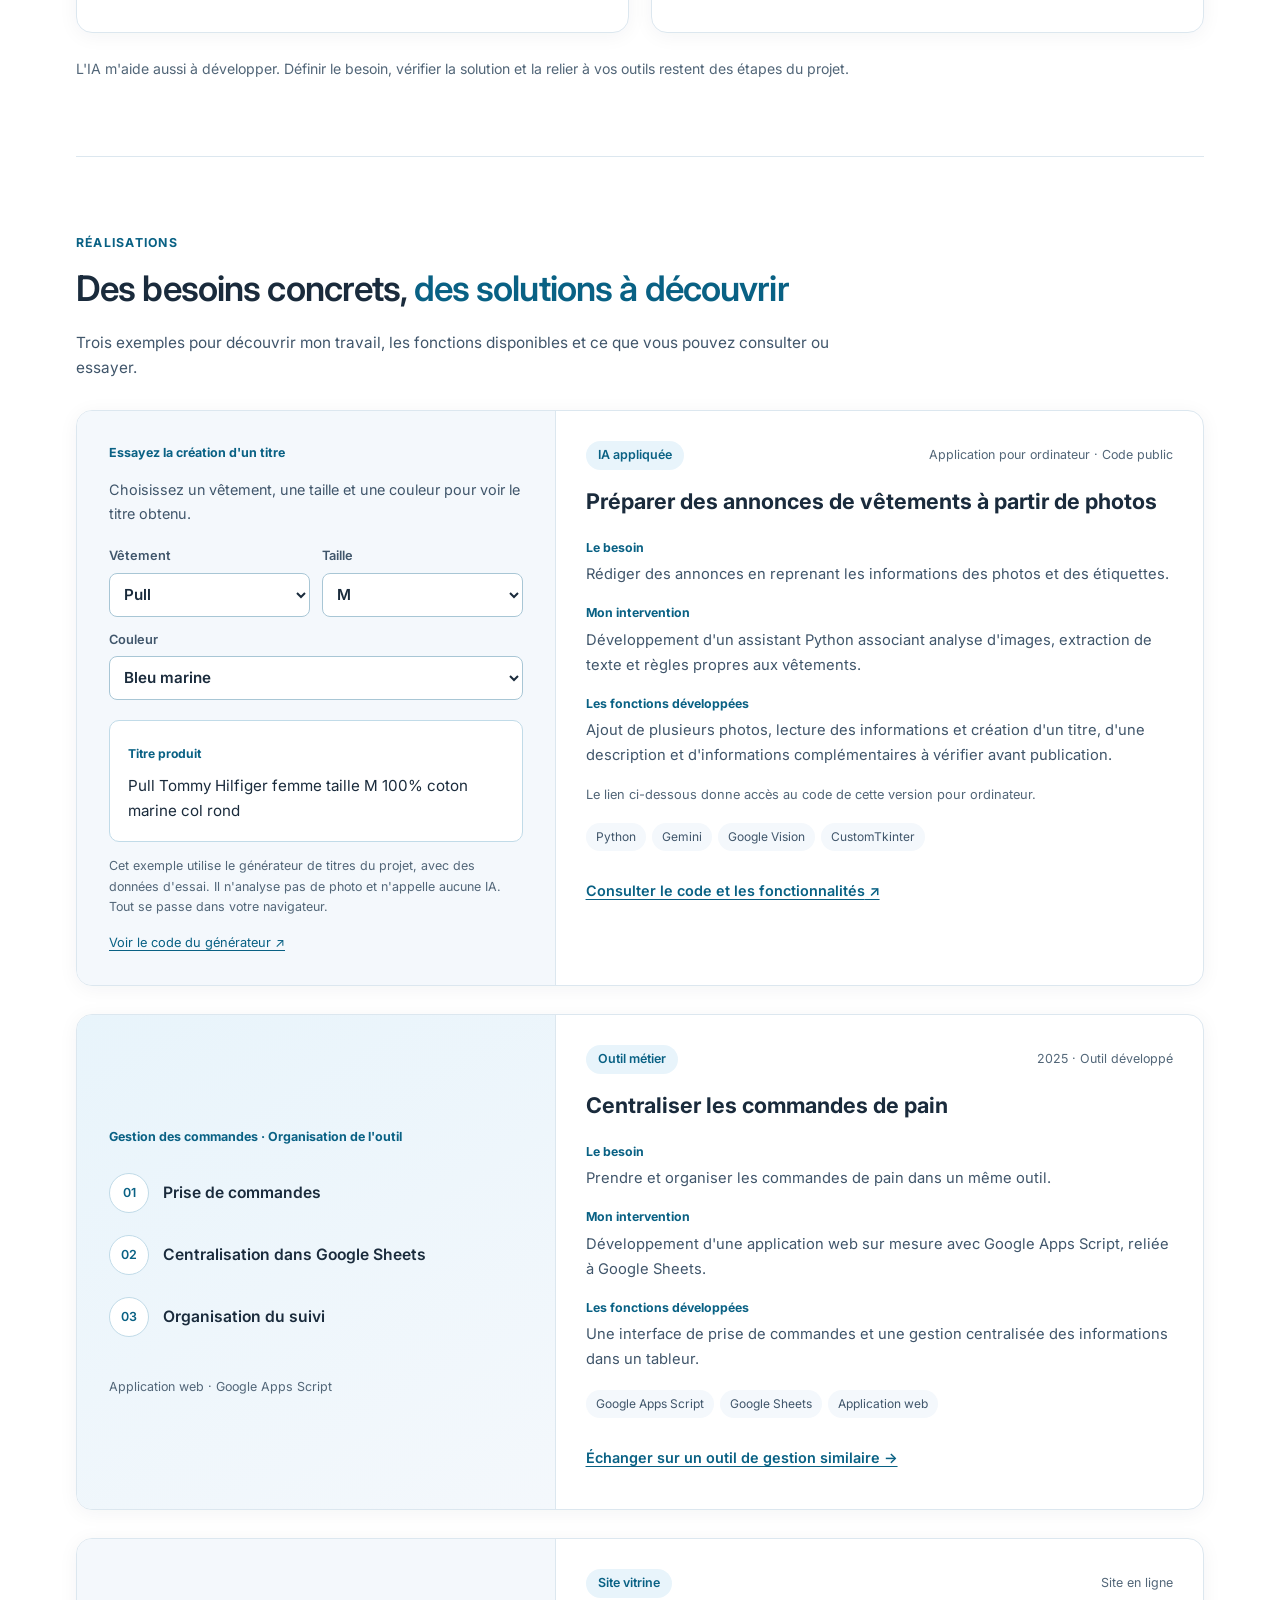
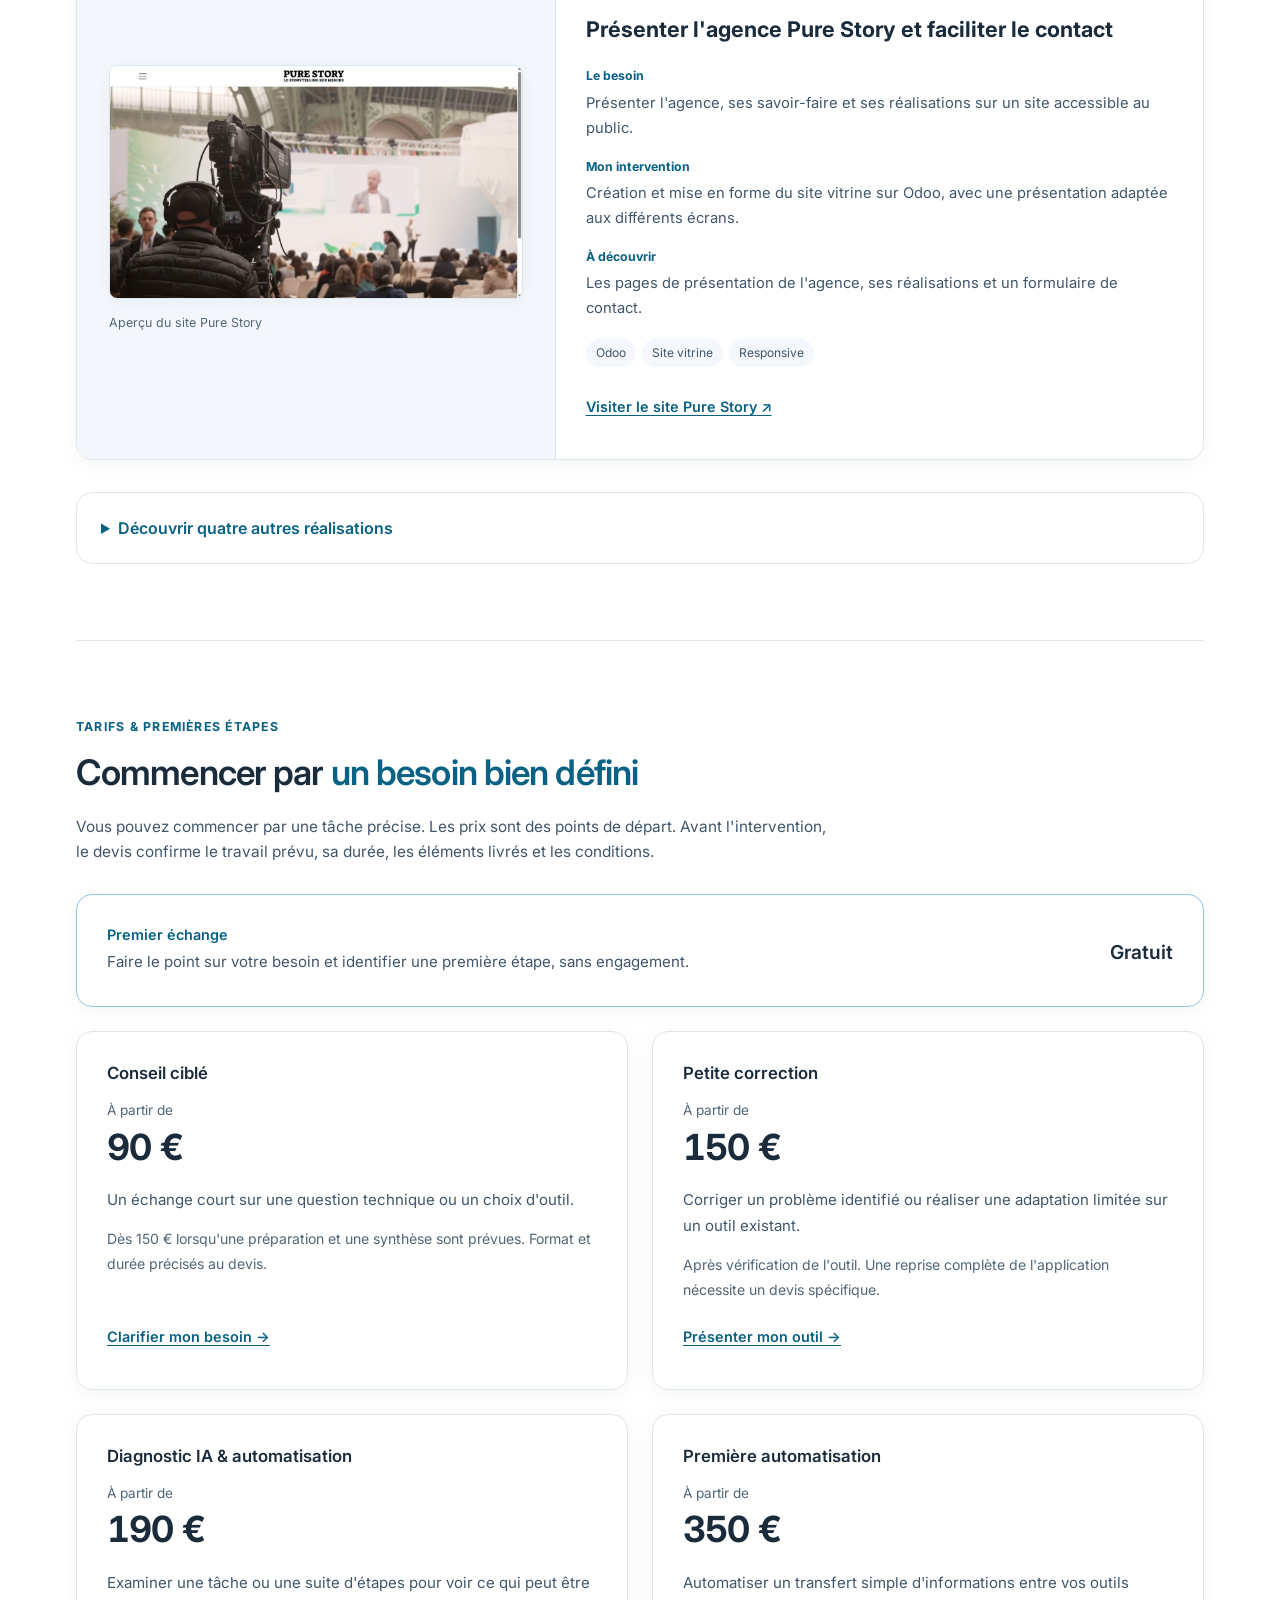
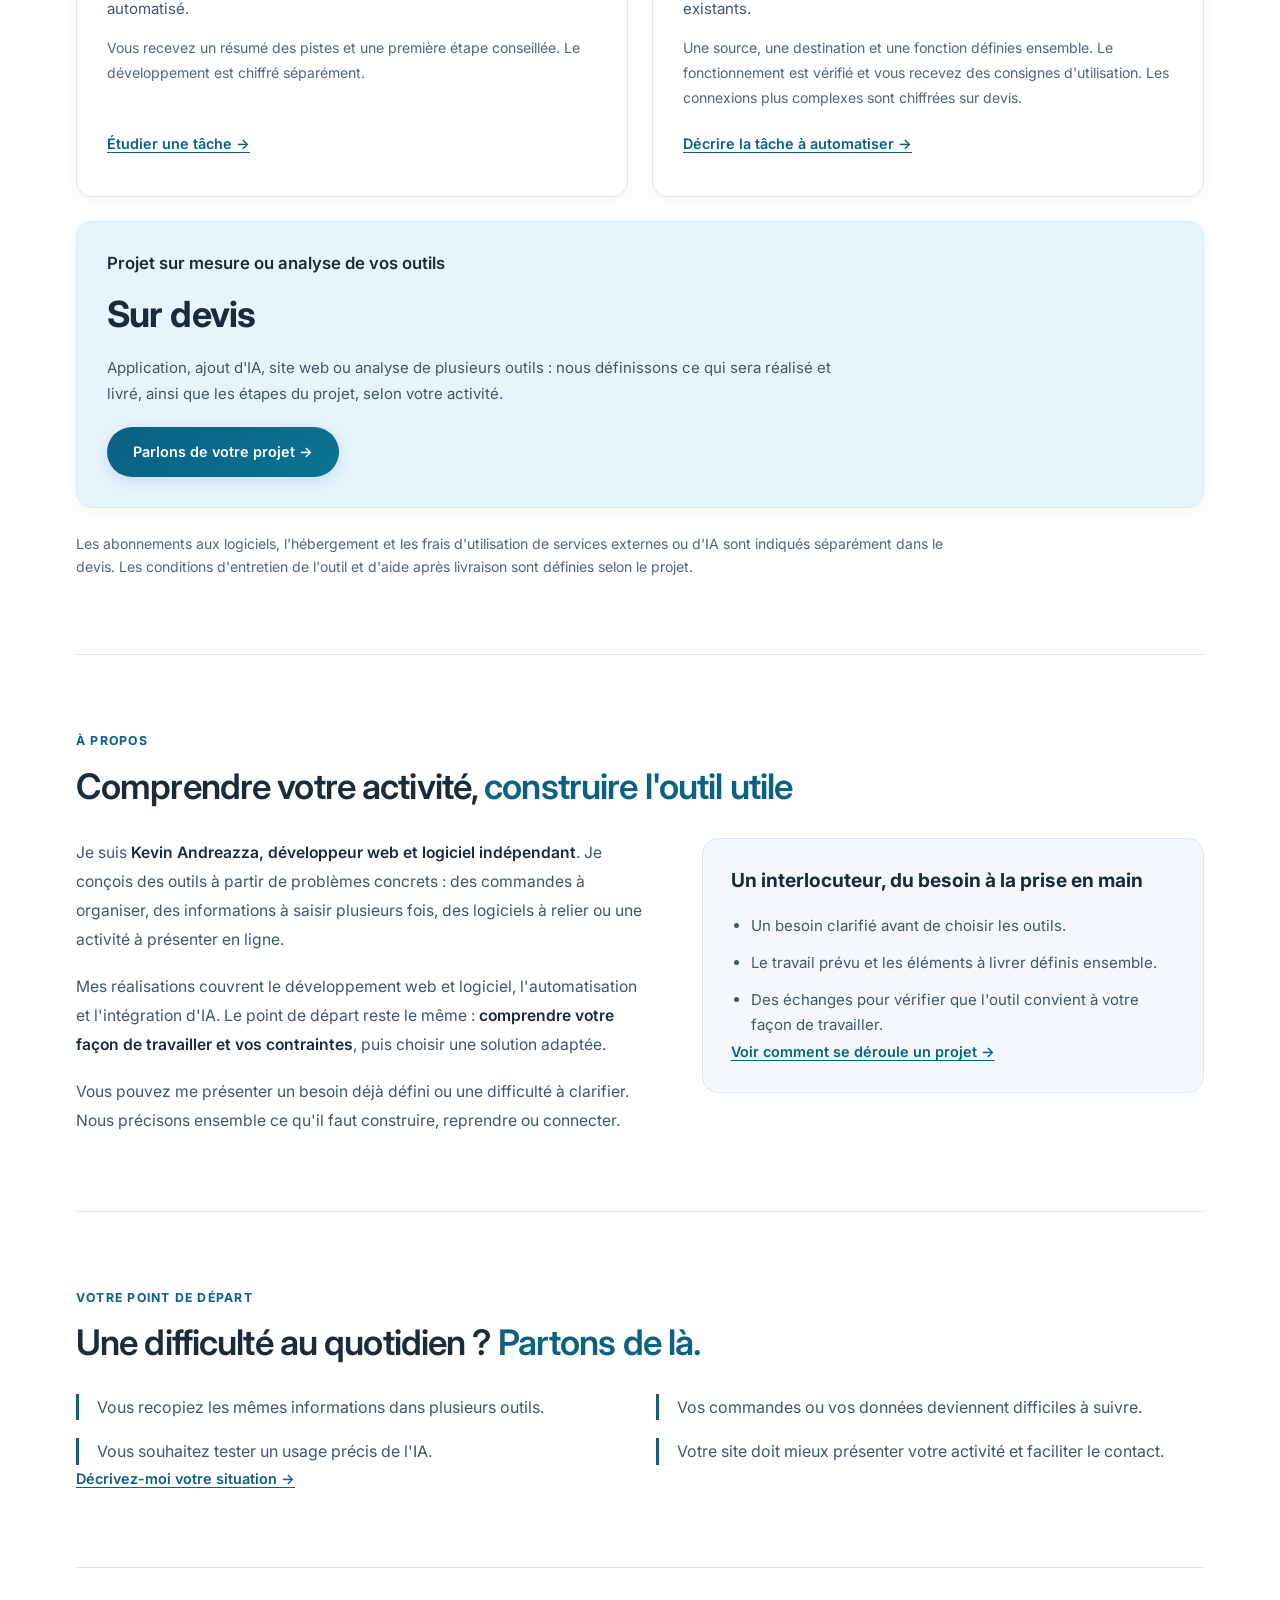
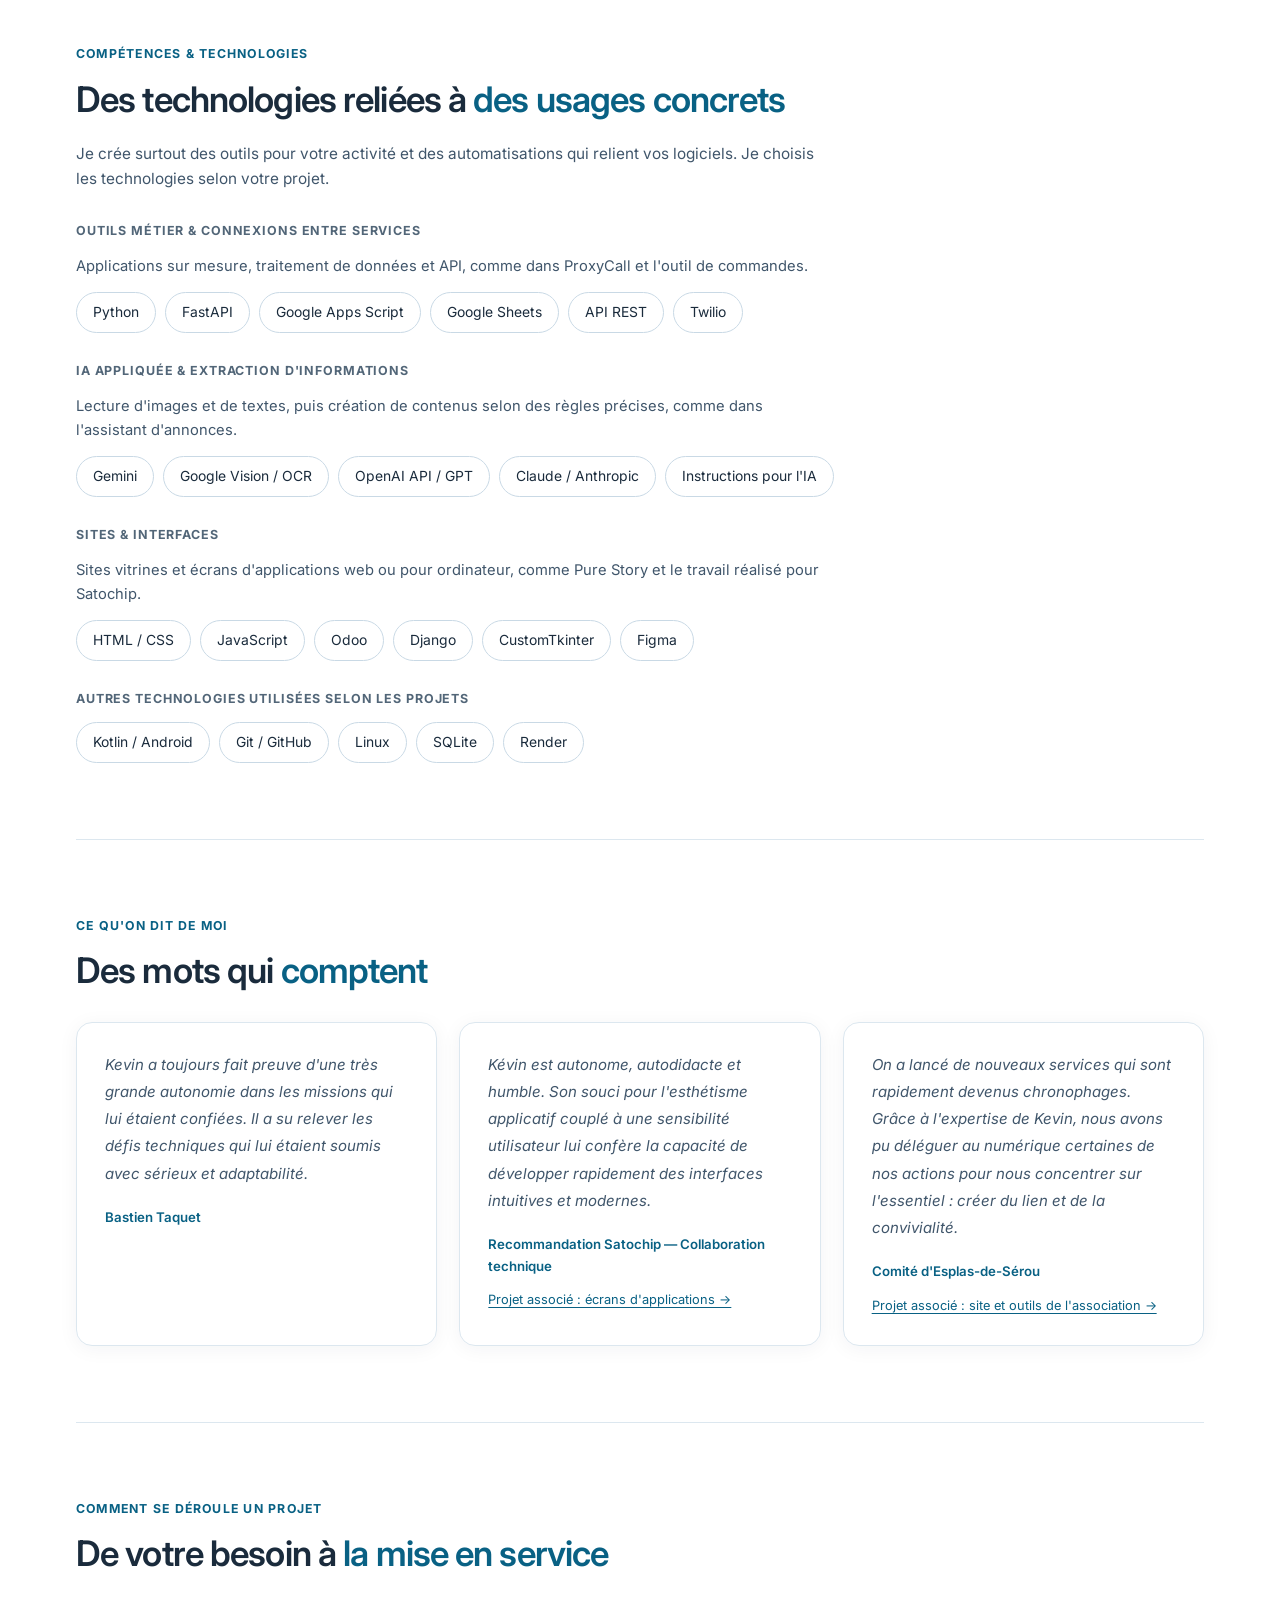
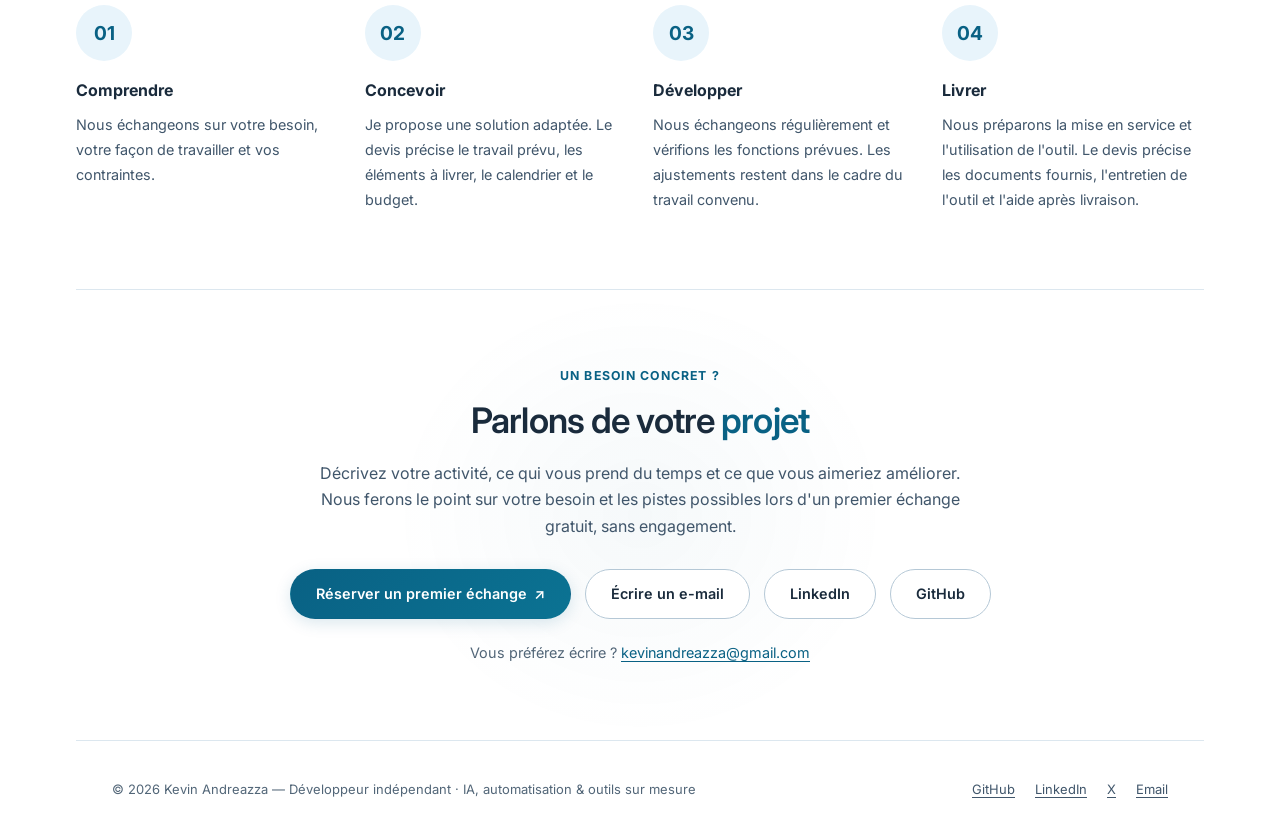
==== commit 82a67748: "Simplifie les textes du site sans modifier les offres" ====
--- a/docs/index.html
+++ b/docs/index.html
@@ -41,14 +41,14 @@
 <section class="hero" id="top">
   <div class="hero-label">Kevin Andreazza · Développeur freelance · Toulouse / Ariège</div>
   <h1>IA et automatisation pour <em>simplifier votre activité.</em></h1>
-  <p class="hero-sub">J'aide les PME, commerçants et associations à automatiser leurs tâches répétitives, exploiter leurs informations et créer leurs outils sur mesure.</p>
+  <p class="hero-sub">J'aide les PME, commerçants et associations à automatiser leurs tâches répétitives, mieux utiliser leurs informations et créer leurs outils sur mesure.</p>
   <div class="hero-actions">
     <a href="#contact" class="btn-primary">Parlons de votre besoin →</a>
     <a href="#demo-titre" class="btn-secondary">Essayer un exemple concret</a>
   </div>
   <p class="hero-note">Un premier échange gratuit pour faire le point sur votre projet.</p>
   <ul class="hero-skills" aria-label="Domaines d'intervention">
-    <li>IA appliquée</li><li>Automatisation &amp; API</li><li>Outils métier</li><li>Sites web</li>
+    <li>IA appliquée</li><li>Automatisation &amp; outils connectés</li><li>Outils métier</li><li>Sites web</li>
   </ul>
   <figure class="hero-testimonial">
     <blockquote><p>Du dynamisme et du sérieux pour le projet en cours. Je recommande Kevin &amp; Tech Aware pour la partie technique.</p></blockquote>
@@ -61,25 +61,25 @@
 <!-- SERVICES -->
 <section id="services">
   <div class="section-label reveal">Comment je peux vous aider</div>
-  <h2 class="section-title reveal-3d">L'IA et les bons outils, <em>au service de vos usages</em></h2>
+  <h2 class="section-title reveal-3d">L'IA et les bons outils <em>pour votre quotidien</em></h2>
   <p class="section-intro">Partons d'une tâche précise à améliorer : préparer des contenus, extraire des informations, relier des logiciels ou organiser votre activité.</p>
   <div class="services-grid">
     <article class="service-card service-card-featured reveal-3d">
       <div class="service-icon" aria-hidden="true">✦</div>
       <h3>Intégrer l'IA à votre activité</h3>
-      <p>Extraire des informations de photos et d'étiquettes, préparer des descriptions et appliquer vos règles métier. Je construis des traitements dont les résultats peuvent être contrôlés avant utilisation.</p>
+      <p>Extraire des informations de photos et d'étiquettes, préparer des descriptions et appliquer les règles de votre activité. Vous pouvez vérifier les résultats avant de les utiliser.</p>
       <a class="project-link" href="#case-vinted">Découvrir l'assistant d'annonces et son exemple interactif →</a>
     </article>
     <article class="service-card reveal-3d">
       <div class="service-icon" aria-hidden="true">🔗</div>
       <h3>Automatiser vos tâches et connecter vos outils</h3>
-      <p>Relier vos logiciels, transférer les informations utiles et réduire les ressaisies. L'IA peut intervenir lorsqu'une tâche le justifie ; les connexions entre services restent adaptées à votre fonctionnement.</p>
-      <a class="project-link" href="#project-proxycall">Exemple : connecter téléphonie et données métier →</a>
+      <p>Relier vos logiciels, transférer les informations utiles et réduire les saisies répétées. J'adapte les connexions à votre façon de travailler et j'utilise l'IA lorsqu'elle est utile.</p>
+      <a class="project-link" href="#project-proxycall">Exemple : relier les appels téléphoniques à vos données →</a>
     </article>
     <article class="service-card reveal-3d">
       <div class="service-icon" aria-hidden="true">🛠</div>
-      <h3>Créer votre application métier</h3>
-      <p>Développer une interface pour organiser des commandes, centraliser des données ou gérer un parcours spécifique. Reprendre un outil existant lorsque c'est pertinent.</p>
+      <h3>Créer un outil adapté à votre activité</h3>
+      <p>Créer une application pour organiser vos commandes, regrouper vos données ou suivre les étapes de votre travail. Je peux aussi reprendre un outil existant si cela répond au besoin.</p>
       <a class="project-link" href="#case-pain">Exemple : centraliser les commandes de pain →</a>
     </article>
     <article class="service-card reveal-3d">
@@ -89,7 +89,7 @@
       <a class="project-link" href="#case-pure-story">Exemple : le site vitrine de Pure Story →</a>
     </article>
   </div>
-  <p class="service-note">J'utilise aussi l'IA pour m'assister dans le développement. Le cadrage, les vérifications et l'intégration dans vos outils font partie du travail à prévoir.</p>
+  <p class="service-note">L'IA m'aide aussi à développer. Définir le besoin, vérifier la solution et la relier à vos outils restent des étapes du projet.</p>
 </section>
 
 <div class="section-divider"></div>
@@ -98,12 +98,12 @@
 <section id="projects">
   <div class="section-label reveal">Réalisations</div>
   <h2 class="section-title reveal-3d">Des besoins concrets, <em>des solutions à découvrir</em></h2>
-  <p class="section-intro">Trois exemples pour comprendre ce que je peux construire pour votre activité, avec les fonctions développées et les éléments consultables.</p>
+  <p class="section-intro">Trois exemples pour découvrir mon travail, les fonctions disponibles et ce que vous pouvez consulter ou essayer.</p>
   <div class="case-studies">
     <article class="case-study reveal" id="case-vinted">
       <div class="case-visual demo-visual" id="demo-titre">
-        <p class="visual-label">Essayez les règles de création d'un titre</p>
-        <p class="demo-intro" id="demo-explanation">Modifiez ces données d'exemple pour voir le titre produit par le générateur du projet.</p>
+        <p class="visual-label">Essayez la création d'un titre</p>
+        <p class="demo-intro" id="demo-explanation">Choisissez un vêtement, une taille et une couleur pour voir le titre obtenu.</p>
         <div class="title-demo" hidden>
           <div class="demo-fields" role="group" aria-describedby="demo-explanation">
             <label for="demo-garment">Vêtement<select id="demo-garment"><option value="pull">Pull</option><option value="gilet">Gilet</option></select></label>
@@ -113,18 +113,18 @@
           <div class="demo-result"><span id="demo-output-label">Titre produit</span><output id="demo-output" aria-labelledby="demo-output-label" aria-live="polite"></output></div>
         </div>
         <p class="demo-fallback">Exemple de titre : Pull Tommy Hilfiger femme taille M 100% coton marine col rond.</p>
-        <p class="visual-caption">Données d'exemple · Générateur réel du projet · Sans analyse photo ni appel à une IA. Le traitement reste dans votre navigateur.</p>
+        <p class="visual-caption">Cet exemple utilise le générateur de titres du projet, avec des données d'essai. Il n'analyse pas de photo et n'appelle aucune IA. Tout se passe dans votre navigateur.</p>
         <a class="demo-source" href="https://github.com/Tech-Aware/vinted-assistant-v1.0.0/blob/62d963a22302ca748693e796846c3bf1c00a3845/apps_script/TitleEngine.gs" target="_blank" rel="noopener noreferrer">Voir le code du générateur<span class="sr-only"> (nouvel onglet)</span> ↗</a>
       </div>
       <div class="case-content">
-        <div class="project-meta"><span class="project-type">IA appliquée</span><span class="project-year">Application desktop · Code public</span></div>
+        <div class="project-meta"><span class="project-type">IA appliquée</span><span class="project-year">Application pour ordinateur · Code public</span></div>
         <h3>Préparer des annonces de vêtements à partir de photos</h3>
         <dl class="case-details">
           <div><dt>Le besoin</dt><dd>Rédiger des annonces en reprenant les informations des photos et des étiquettes.</dd></div>
           <div><dt>Mon intervention</dt><dd>Développement d'un assistant Python associant analyse d'images, extraction de texte et règles propres aux vêtements.</dd></div>
-          <div><dt>Les fonctions développées</dt><dd>Import de plusieurs photos, extraction d'informations et génération d'un titre, d'une description et de métadonnées à contrôler avant publication.</dd></div>
+          <div><dt>Les fonctions développées</dt><dd>Ajout de plusieurs photos, lecture des informations et création d'un titre, d'une description et d'informations complémentaires à vérifier avant publication.</dd></div>
         </dl>
-        <p class="case-status">La version présentée ici est l'application desktop du dépôt public.</p>
+        <p class="case-status">Le lien ci-dessous donne accès au code de cette version pour ordinateur.</p>
         <div class="project-stack"><span>Python</span><span>Gemini</span><span>Google Vision</span><span>CustomTkinter</span></div>
         <a class="project-link" href="https://github.com/Tech-Aware/vinted-assistant-v1.0.0" target="_blank" rel="noopener noreferrer">Consulter le code et les fonctionnalités<span aria-hidden="true"> ↗</span><span class="sr-only"> (nouvel onglet)</span></a>
       </div>
@@ -139,7 +139,7 @@
         <div class="project-meta"><span class="project-type">Outil métier</span><span class="project-year">2025 · Outil développé</span></div>
         <h3>Centraliser les commandes de pain</h3>
         <dl class="case-details">
-          <div><dt>Le besoin</dt><dd>Disposer d'un outil dédié pour prendre et organiser les commandes de pain.</dd></div>
+          <div><dt>Le besoin</dt><dd>Prendre et organiser les commandes de pain dans un même outil.</dd></div>
           <div><dt>Mon intervention</dt><dd>Développement d'une application web sur mesure avec Google Apps Script, reliée à Google Sheets.</dd></div>
           <div><dt>Les fonctions développées</dt><dd>Une interface de prise de commandes et une gestion centralisée des informations dans un tableur.</dd></div>
         </dl>
@@ -172,27 +172,27 @@
       <img class="project-image" src="assets/comite-esplas.jpg" alt="Page d'accueil du site du Comité d'Esplas-de-Sérou" loading="lazy" width="1265" height="720">
       <div class="project-meta"><span class="project-type">Site web</span><span class="project-year">2025</span></div>
       <h3>Site du Comité d'Esplas-de-Sérou</h3>
-      <p>Conception et structuration d'un site pour centraliser les informations de l'association, présenter ses activités et communiquer autour des événements.</p>
+      <p>Création d'un site pour regrouper les informations de l'association, présenter ses activités et annoncer les événements.</p>
       <div class="project-stack"><span>Site associatif</span><span>HTML / CSS</span><span>JavaScript</span></div>
       <a class="project-link" href="https://cdfesplas.com/" target="_blank" rel="noopener noreferrer">Visiter le site<span aria-hidden="true"> ↗</span><span class="sr-only"> (nouvel onglet)</span></a>
     </article>
     <article class="project-card reveal-3d" id="project-proxycall">
       <div class="project-meta"><span class="project-type">API &amp; automatisation</span><span class="project-year">Code public</span></div>
-      <h3>ProxyCall : connecter téléphonie et données métier</h3>
-      <p>Développement d'un outil pour Reseller 2.0 autour de l'attribution de numéros proxy. Le dépôt actuel réunit une API FastAPI, le routage d'appels Twilio et la synchronisation avec Google Sheets.</p>
+      <h3>ProxyCall : relier les appels téléphoniques aux données</h3>
+      <p>Outil développé pour Reseller 2.0 afin d'attribuer des numéros de téléphone intermédiaires. Il dirige les appels avec Twilio et échange des informations avec Google Sheets grâce à un service FastAPI.</p>
       <div class="project-stack"><span>Python / FastAPI</span><span>Twilio</span><span>Google Sheets</span><span>Render</span></div>
       <a class="project-link" href="https://github.com/Tech-Aware/ProxyCall" target="_blank" rel="noopener noreferrer">Consulter le dépôt GitHub<span aria-hidden="true"> ↗</span><span class="sr-only"> (nouvel onglet)</span></a>
     </article>
     <article class="project-card reveal-3d" id="project-satochip">
-      <div class="project-meta"><span class="project-type">Interface desktop</span><span class="project-year">2024</span></div>
+      <div class="project-meta"><span class="project-type">Application pour ordinateur</span><span class="project-year">2024</span></div>
       <h3>Modernisation d'interfaces Windows pour Satochip</h3>
-      <p>Travail de refonte d'interfaces desktop de l'écosystème Satochip, avec une attention portée à la lisibilité, à l'ergonomie et à la cohérence des écrans.</p>
+      <p>Refonte des écrans des applications Windows de Satochip pour les rendre plus lisibles, plus faciles à utiliser et cohérents entre eux.</p>
       <div class="project-stack"><span>Python</span><span>CustomTkinter</span><span>Figma</span><span>Build Automation</span></div>
     </article>
     <article class="project-card reveal-3d">
       <div class="project-meta"><span class="project-type">Application Android</span><span class="project-year">2026</span></div>
-      <h3>Passerelle SMS Android</h3>
-      <p>Développement en Kotlin d'une application pour récupérer et exécuter des campagnes SMS, avec une orchestration via Google Sheets et Google Apps Script.</p>
+      <h3>Application Android pour les campagnes SMS</h3>
+      <p>Application Android développée en Kotlin, reliée à Google Sheets et Google Apps Script pour récupérer et envoyer des campagnes SMS.</p>
       <div class="project-stack"><span>Kotlin / Android</span><span>Google Apps Script</span><span>Google Sheets</span></div>
     </article>
     </div>
@@ -205,7 +205,7 @@
 <section id="pricing">
   <div class="section-label reveal">Tarifs &amp; premières étapes</div>
   <h2 class="section-title reveal-3d">Commencer par <em>un besoin bien défini</em></h2>
-  <p class="section-intro">Un premier sujet limité permet d'avancer progressivement. Les prix ci-dessous sont des points de départ : le périmètre, la durée, les livrables et les conditions sont confirmés dans le devis avant intervention.</p>
+  <p class="section-intro">Vous pouvez commencer par une tâche précise. Les prix sont des points de départ. Avant l'intervention, le devis confirme le travail prévu, sa durée, les éléments livrés et les conditions.</p>
   <div class="pricing-grid">
     <a href="https://calendly.com/kevinandreazza/premier-contact" target="_blank" rel="noopener noreferrer" class="pricing-card pricing-card-link reveal-3d">
       <div class="pricing-label">Premier échange</div><div class="pricing-price">Gratuit</div>
@@ -220,28 +220,28 @@
     <article class="pricing-card reveal-3d">
       <h3 class="pricing-label">Petite correction</h3><div class="pricing-prefix">À partir de</div><div class="pricing-price">150 €</div>
       <p>Corriger un problème identifié ou réaliser une adaptation limitée sur un outil existant.</p>
-      <p class="pricing-scope">Après examen de l'existant. La reprise complète d'une application fait l'objet d'un devis adapté.</p>
+      <p class="pricing-scope">Après vérification de l'outil. Une reprise complète de l'application nécessite un devis spécifique.</p>
       <a class="project-link" href="#contact">Présenter mon outil →</a>
     </article>
     <article class="pricing-card reveal-3d">
       <h3 class="pricing-label">Diagnostic IA &amp; automatisation</h3><div class="pricing-prefix">À partir de</div><div class="pricing-price">190 €</div>
-      <p>Examiner une tâche ou un processus précis pour identifier ce qui peut être automatisé.</p>
-      <p class="pricing-scope">Livrable : une synthèse des pistes et une première étape recommandée. Le développement est chiffré séparément.</p>
+      <p>Examiner une tâche ou une suite d'étapes pour voir ce qui peut être automatisé.</p>
+      <p class="pricing-scope">Vous recevez un résumé des pistes et une première étape conseillée. Le développement est chiffré séparément.</p>
       <a class="project-link" href="#contact">Étudier une tâche →</a>
     </article>
     <article class="pricing-card reveal-3d">
       <h3 class="pricing-label">Première automatisation</h3><div class="pricing-prefix">À partir de</div><div class="pricing-price">350 €</div>
-      <p>Mettre en place un flux simple entre une source et une destination, sur des outils existants.</p>
-      <p class="pricing-scope">Une fonction définie ensemble, avec vérification du fonctionnement et consignes de prise en main. Toute intégration plus complexe est chiffrée sur devis.</p>
-      <a class="project-link" href="#contact">Décrire mon premier flux →</a>
+      <p>Automatiser un transfert simple d'informations entre vos outils existants.</p>
+      <p class="pricing-scope">Une source, une destination et une fonction définies ensemble. Le fonctionnement est vérifié et vous recevez des consignes d'utilisation. Les connexions plus complexes sont chiffrées sur devis.</p>
+      <a class="project-link" href="#contact">Décrire la tâche à automatiser →</a>
     </article>
     <article class="pricing-card pricing-card-accent reveal-3d">
-      <h3 class="pricing-label">Projet sur mesure ou audit étendu</h3><div class="pricing-price">Sur devis</div>
-      <p>Application métier, intégration d'IA, site web ou analyse de plusieurs outils : nous définissons les fonctions, les livrables et les étapes selon votre activité.</p>
+      <h3 class="pricing-label">Projet sur mesure ou analyse de vos outils</h3><div class="pricing-price">Sur devis</div>
+      <p>Application, ajout d'IA, site web ou analyse de plusieurs outils : nous définissons ce qui sera réalisé et livré, ainsi que les étapes du projet, selon votre activité.</p>
       <a href="#contact" class="btn-primary">Parlons de votre projet →</a>
     </article>
   </div>
-  <p class="pricing-note">Les abonnements aux outils tiers, l'hébergement et les consommations d'API ou d'IA éventuelles sont précisés séparément dans le devis. Les conditions de maintenance et de support sont définies selon le projet.</p>
+  <p class="pricing-note">Les abonnements aux logiciels, l'hébergement et les frais d'utilisation de services externes ou d'IA sont indiqués séparément dans le devis. Les conditions d'entretien de l'outil et d'aide après livraison sont définies selon le projet.</p>
 </section>
 
 <div class="section-divider"></div>
@@ -252,16 +252,16 @@
   <h2 class="section-title reveal-3d">Comprendre votre activité, <em>construire l'outil utile</em></h2>
   <div class="about-grid">
     <div class="about-text reveal">
-      <p>Je suis <strong>Kevin Andreazza, développeur full stack freelance</strong>. Je conçois des outils à partir de problèmes concrets : des commandes à organiser, des informations à ressaisir, des logiciels à relier ou une activité à présenter en ligne.</p>
-      <p>Mes réalisations couvrent le développement web et logiciel, l'automatisation et l'intégration d'IA. Le point de départ reste le même : <strong>comprendre vos usages et vos contraintes</strong>, puis choisir une solution adaptée.</p>
+      <p>Je suis <strong>Kevin Andreazza, développeur web et logiciel indépendant</strong>. Je conçois des outils à partir de problèmes concrets : des commandes à organiser, des informations à saisir plusieurs fois, des logiciels à relier ou une activité à présenter en ligne.</p>
+      <p>Mes réalisations couvrent le développement web et logiciel, l'automatisation et l'intégration d'IA. Le point de départ reste le même : <strong>comprendre votre façon de travailler et vos contraintes</strong>, puis choisir une solution adaptée.</p>
       <p>Vous pouvez me présenter un besoin déjà défini ou une difficulté à clarifier. Nous précisons ensemble ce qu'il faut construire, reprendre ou connecter.</p>
     </div>
     <aside class="about-highlight reveal-3d" aria-label="Mon approche">
       <h3>Un interlocuteur, du besoin à la prise en main</h3>
       <ul class="approach-list">
         <li>Un besoin clarifié avant de choisir les outils.</li>
-        <li>Un périmètre et des livrables définis ensemble.</li>
-        <li>Des échanges pour confronter la solution à vos usages.</li>
+        <li>Le travail prévu et les éléments à livrer définis ensemble.</li>
+        <li>Des échanges pour vérifier que l'outil convient à votre façon de travailler.</li>
       </ul>
       <a class="project-link" href="#process">Voir comment se déroule un projet →</a>
     </aside>
@@ -289,7 +289,7 @@
 <section id="stack">
   <div class="section-label reveal">Compétences &amp; technologies</div>
   <h2 class="section-title reveal-3d">Des technologies reliées à <em>des usages concrets</em></h2>
-  <p class="section-intro">Mes principaux domaines d'intervention sont les outils métier, l'automatisation et l'intégration de services. Les technologies sont choisies selon les besoins du projet.</p>
+  <p class="section-intro">Je crée surtout des outils pour votre activité et des automatisations qui relient vos logiciels. Je choisis les technologies selon votre projet.</p>
   <div class="stack-category reveal">
     <h3 class="stack-category-label">Outils métier &amp; connexions entre services</h3>
     <p class="stack-context">Applications sur mesure, traitement de données et API, comme dans ProxyCall et l'outil de commandes.</p>
@@ -297,16 +297,16 @@
   </div>
   <div class="stack-category reveal">
     <h3 class="stack-category-label">IA appliquée &amp; extraction d'informations</h3>
-    <p class="stack-context">Analyse d'images, extraction de texte et génération encadrée par des règles métier, comme dans l'assistant d'annonces.</p>
-    <div class="stack-row"><span class="stack-pill">Gemini</span><span class="stack-pill">Google Vision / OCR</span><span class="stack-pill">OpenAI API / GPT</span><span class="stack-pill">Claude / Anthropic</span><span class="stack-pill">Conception de prompts</span></div>
+    <p class="stack-context">Lecture d'images et de textes, puis création de contenus selon des règles précises, comme dans l'assistant d'annonces.</p>
+    <div class="stack-row"><span class="stack-pill">Gemini</span><span class="stack-pill">Google Vision / OCR</span><span class="stack-pill">OpenAI API / GPT</span><span class="stack-pill">Claude / Anthropic</span><span class="stack-pill">Instructions pour l'IA</span></div>
   </div>
   <div class="stack-category reveal">
     <h3 class="stack-category-label">Sites &amp; interfaces</h3>
-    <p class="stack-context">Sites vitrines et interfaces web ou desktop, comme Pure Story et le travail réalisé pour Satochip.</p>
+    <p class="stack-context">Sites vitrines et écrans d'applications web ou pour ordinateur, comme Pure Story et le travail réalisé pour Satochip.</p>
     <div class="stack-row"><span class="stack-pill">HTML / CSS</span><span class="stack-pill">JavaScript</span><span class="stack-pill">Odoo</span><span class="stack-pill">Django</span><span class="stack-pill">CustomTkinter</span><span class="stack-pill">Figma</span></div>
   </div>
   <div class="stack-category reveal">
-    <h3 class="stack-category-label">Autres technologies mobilisées selon les projets</h3>
+    <h3 class="stack-category-label">Autres technologies utilisées selon les projets</h3>
     <div class="stack-row"><span class="stack-pill">Kotlin / Android</span><span class="stack-pill">Git / GitHub</span><span class="stack-pill">Linux</span><span class="stack-pill">SQLite</span><span class="stack-pill">Render</span></div>
   </div>
 </section>
@@ -325,7 +325,7 @@
     <div class="testimonial reveal-3d">
       <p>Kévin est autonome, autodidacte et humble. Son souci pour l'esthétisme applicatif couplé à une sensibilité utilisateur lui confère la capacité de développer rapidement des interfaces intuitives et modernes.</p>
       <div class="testimonial-author">Recommandation Satochip — Collaboration technique</div>
-      <a class="testimonial-context" href="#project-satochip">Projet associé : interfaces desktop →</a>
+      <a class="testimonial-context" href="#project-satochip">Projet associé : écrans d'applications →</a>
     </div>
     <div class="testimonial reveal-3d">
       <p>On a lancé de nouveaux services qui sont rapidement devenus chronophages. Grâce à l'expertise de Kevin, nous avons pu déléguer au numérique certaines de nos actions pour nous concentrer sur l'essentiel : créer du lien et de la convivialité.</p>
@@ -339,28 +339,28 @@
 
 <!-- PROCESS -->
 <section id="process">
-  <div class="section-label reveal">Ma manière de travailler</div>
-  <h2 class="section-title reveal-3d">Du besoin réel à la <em>solution concrète</em></h2>
+  <div class="section-label reveal">Comment se déroule un projet</div>
+  <h2 class="section-title reveal-3d">De votre besoin à <em>la mise en service</em></h2>
   <div class="process-steps">
     <div class="step reveal-3d">
       <div class="step-num-wrap"><div class="step-num">01</div></div>
       <h4>Comprendre</h4>
-      <p>Je pars du besoin réel, pas de la technologie. On échange, je clarifie les usages et les contraintes.</p>
+      <p>Nous échangeons sur votre besoin, votre façon de travailler et vos contraintes.</p>
     </div>
     <div class="step reveal-3d">
       <div class="step-num-wrap"><div class="step-num">02</div></div>
       <h4>Concevoir</h4>
-      <p>Je conçois une solution adaptée, claire et réaliste. Périmètre, livrables, calendrier et budget sont précisés dans le devis.</p>
+      <p>Je propose une solution adaptée. Le devis précise le travail prévu, les éléments à livrer, le calendrier et le budget.</p>
     </div>
     <div class="step reveal-3d">
       <div class="step-num-wrap"><div class="step-num">03</div></div>
       <h4>Développer</h4>
-      <p>Nous faisons des points réguliers et vérifions les fonctions prévues. Les ajustements sont cadrés selon le périmètre convenu.</p>
+      <p>Nous échangeons régulièrement et vérifions les fonctions prévues. Les ajustements restent dans le cadre du travail convenu.</p>
     </div>
     <div class="step reveal-3d">
       <div class="step-num-wrap"><div class="step-num">04</div></div>
       <h4>Livrer</h4>
-      <p>Nous préparons la mise en service et la prise en main. La documentation, les conditions de support et la maintenance sont définies dans le devis.</p>
+      <p>Nous préparons la mise en service et l'utilisation de l'outil. Le devis précise les documents fournis, l'entretien de l'outil et l'aide après livraison.</p>
     </div>
   </div>
 </section>
@@ -386,7 +386,7 @@
 </main>
 
 <footer>
-  <div>© 2026 Kevin Andreazza — Développeur Full-Stack Freelance · IA, Automatisation &amp; Solutions Digitales</div>
+  <div>© 2026 Kevin Andreazza — Développeur indépendant · IA, automatisation &amp; outils sur mesure</div>
   <div class="footer-links">
     <a href="https://github.com/Tech-Aware" target="_blank" rel="noopener noreferrer">GitHub</a>
     <a href="https://www.linkedin.com/in/kevin-andreazza/" target="_blank" rel="noopener noreferrer">LinkedIn</a>
